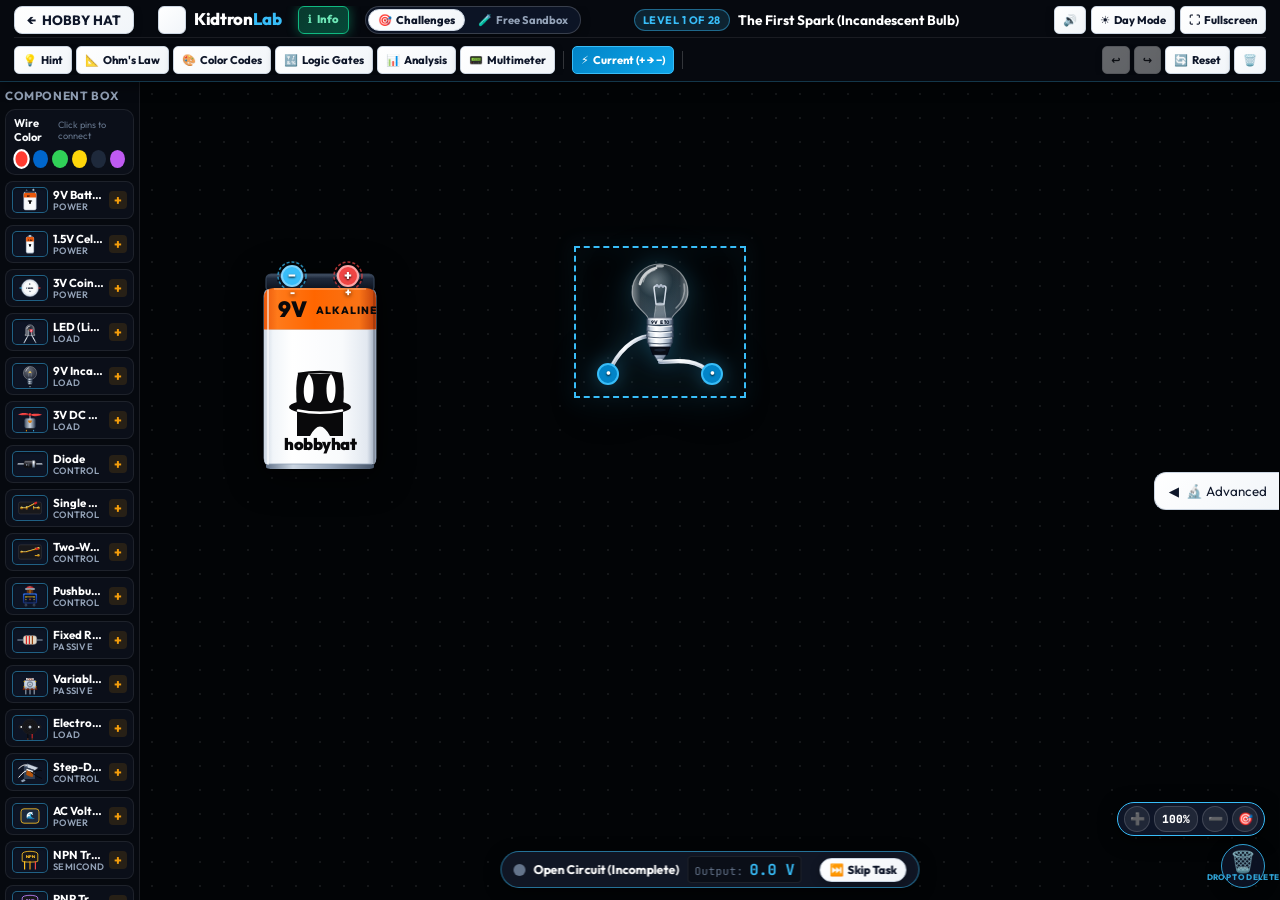
==== kidtron-game/index.html @ a033472a "feat: Add KidtronLab circuit game, responsive play arena, and Google AdSense integration" ====
<!DOCTYPE html>
<html lang="en">
<head>
  <meta charset="UTF-8">
  <meta name="viewport" content="width=device-width, initial-scale=1.0, maximum-scale=1.0, user-scalable=no, viewport-fit=cover">
  <meta name="apple-mobile-web-app-capable" content="yes">
  <meta name="apple-mobile-web-app-status-bar-style" content="black-translucent">
  <meta name="mobile-web-app-capable" content="yes">
  <meta name="theme-color" content="#090d16">
  <meta name="screen-orientation" content="landscape">
  <meta name="x5-orientation" content="landscape">
  <title>KidtronLab: Circuit Lab & Electronic Components Game</title>
  <meta name="description" content="Interactive electronics circuit simulator and game for students to learn cells, connector wires, LEDs, incandescent bulbs, electric motors, and diodes.">
  
  <!-- Modern Typography -->
  <link rel="preconnect" href="https://fonts.googleapis.com">
  <link rel="preconnect" href="https://fonts.gstatic.com" crossorigin>
  <link href="https://fonts.googleapis.com/css2?family=JetBrains+Mono:wght@400;500;700&family=Outfit:wght@400;500;600;700;800&display=swap" rel="stylesheet">
  
  <link rel="stylesheet" href="styles.css">
  <script async src="https://pagead2.googlesyndication.com/pagead/js/adsbygoogle.js?client=ca-pub-2387329460020928"
     crossorigin="anonymous"></script>
</head>
<body class="app-body">
  <!-- Top Navigation Header -->
  <!-- Top Navigation Header (Two Menubars on Mobile Phones) -->
  <header class="app-header">
    <!-- Top Menubar 1 (Upper Row: Studio Navigation, Modes, Level & Top Display Controls) -->
    <div class="header-row header-row-top" id="header-row-top">
      <div class="header-left">
        <a href="../index.html" class="action-btn tool-btn back-to-hobbyhat" style="text-decoration: none; display: inline-flex; align-items: center; gap: 6px; padding: 6px 12px; font-size: 0.84rem; font-weight: 600; border-radius: 8px; background: rgba(255,255,255,0.08); color: #fff; margin-right: 8px; border: 1px solid rgba(255,255,255,0.15);" title="Back to HOBBY HAT Home">
          <span>←</span>
          <span>HOBBY HAT</span>
        </a>
        <div class="brand">
          <div class="brand-icon">⚡</div>
          <div class="brand-text">
            <h1>Kidtron<span>Lab</span></h1>
            <p class="tagline">Interactive Electronics Studio</p>
          </div>
        </div>

        <!-- Top-Left Button: Info / Hide features around components -->
        <button id="btn-student-view" class="topleft-student-btn action-btn tool-btn" title="Toggle component information and simplified student view">
          <span class="icon" id="student-view-icon">ℹ️</span>
          <span class="btn-label" id="student-view-label">Info</span>
        </button>

        <!-- Mode Switcher -->
        <div class="mode-switcher">
          <button id="mode-curriculum-btn" class="mode-tab active" title="Follow guided curriculum levels">
            <span class="icon">🎯</span> <span class="mode-text">Challenges</span>
          </button>
          <button id="mode-sandbox-btn" class="mode-tab" title="Free exploration sandbox">
            <span class="icon">🧪</span> <span class="mode-text">Free Sandbox</span>
          </button>
        </div>
      </div>

      <!-- Active Level Display -->
      <div class="header-center" id="level-nav-container">
        <div class="level-title-row">
          <div class="level-badge" id="level-badge-display">Level 1 of 28</div>
          <div class="level-title-display" id="level-title-display">The First Spark (Simple Bulb)</div>
        </div>
      </div>

      <!-- Studio Quick Controls (Sound, Theme, Fullscreen) -->
      <div class="header-top-controls">
        <button id="btn-sound-toggle" class="action-btn tool-btn" title="Toggle Sound Effects">
          <span class="icon" id="sound-icon">🔊</span>
        </button>
        <button id="btn-theme-toggle" class="action-btn tool-btn theme-toggle-btn" title="Toggle Day Mode / Dark Mode">
          <span class="icon" id="theme-toggle-icon">☀️</span>
          <span id="theme-toggle-label">Day Mode</span>
        </button>
        <button id="btn-fullscreen-toggle" class="action-btn tool-btn fullscreen-btn" title="Toggle Fullscreen Landscape Mode">
          <span class="icon" id="fullscreen-icon">⛶</span>
          <span class="btn-label" id="fullscreen-label">Fullscreen</span>
        </button>
      </div>
    </div>

    <!-- Top Menubar 2 (Lower Row: Circuit Actions & Educational Tools Toolbar) -->
    <div class="header-row header-row-bottom" id="header-row-bottom">
      <div class="header-right">
        <!-- Educational & Diagnostic Tools (Left Side) -->
        <div class="btn-group-row lab-group">
          <button id="btn-hint" class="action-btn hint-btn" title="View educational hints and schematic guidance">
            <span class="icon">💡</span><span class="btn-label">Hint</span>
          </button>
          <button id="btn-ohms-toggle" class="action-btn tool-btn" title="Open Ohm's Law & Power (Watts) Calculator">
            <span class="icon">📐</span><span class="btn-label">Ohm's Law</span>
          </button>
          <button id="btn-resistor-codes" class="action-btn tool-btn" title="Standard Resistor Values & Color Code Chart (10Ω to 10MΩ)">
            <span class="icon">🎨</span><span class="btn-label">Color Codes</span>
          </button>
          <button id="btn-logic-sim-toggle" class="action-btn tool-btn" title="Digital Logic Gate Simulator & Truth Table Lab">
            <span class="icon">🔣</span><span class="btn-label">Logic Gates</span>
          </button>
          <button id="btn-analysis-toggle" class="action-btn tool-btn" title="Detailed Circuit Working Analysis (Volts, Current, Power)">
            <span class="icon">📊</span><span class="btn-label">Analysis</span>
          </button>
          <button id="btn-multimeter-toggle" class="action-btn tool-btn" title="Toggle Digital Multimeter Probes">
            <span class="icon">📟</span><span class="btn-label">Multimeter</span>
          </button>
        </div>

        <span class="toolbar-separator"></span>

        <!-- Simulation Flow Control -->
        <div class="btn-group-row sim-group">
          <button id="btn-xray-toggle" class="action-btn tool-btn active" title="Conventional Current Flow (Positive to Negative) / Electron Flow">
            <span class="icon" id="flow-mode-icon">⚡</span>
            <span class="btn-label" id="flow-mode-label">Current (+ → −)</span>
          </button>
        </div>

        <span class="toolbar-separator"></span>

        <!-- History & Circuit Actions (Right Side) -->
        <div class="btn-group-row history-group">
          <button id="btn-undo" class="action-btn tool-btn" title="Undo Last Action (Ctrl+Z)" disabled>
            <span class="icon">↩️</span><span class="btn-label">Undo</span>
          </button>
          <button id="btn-redo" class="action-btn tool-btn" title="Redo Action (Ctrl+Y)" disabled>
            <span class="icon">↪️</span><span class="btn-label">Redo</span>
          </button>
          <button id="btn-reset-level" class="action-btn secondary" title="Reset current circuit to level starting state">
            <span class="icon">🔄</span><span class="btn-label">Reset</span>
          </button>
          <button id="btn-clear-canvas" class="action-btn danger" title="Clear all components and wires from the board">
            <span class="icon">🗑️</span><span class="btn-label">Clear</span>
          </button>
        </div>
      </div>
    </div>
  </header>

  <!-- Main Game Workspace Layout -->
  <main class="workbench-layout">
    <!-- Left Component Toolbox Drawer -->
    <aside class="toolbox-sidebar" id="toolbox-sidebar">
      <div class="sidebar-section-title">
        <span>Component Box</span>
        <button id="btn-toolbox-close" class="toolbox-close-btn" title="Hide Component Box">✕</button>
      </div>

      <!-- Wire Tool & Color Palette -->
      <div class="wire-palette-card">
        <div class="wire-palette-header">
          <span class="palette-title">Wire Color</span>
          <span class="wire-tip">Click pins to connect</span>
        </div>
        <div class="color-swatches" id="color-swatches">
          <button class="color-swatch active" data-color="#ff3b30" style="background: #ff3b30;" title="Positive / Red Wire"></button>
          <button class="color-swatch" data-color="#0066cc" style="background: #0066cc;" title="Negative / Blue Wire"></button>
          <button class="color-swatch" data-color="#30d158" style="background: #30d158;" title="Ground / Green Wire"></button>
          <button class="color-swatch" data-color="#ffd60a" style="background: #ffd60a;" title="Signal / Yellow Wire"></button>
          <button class="color-swatch" data-color="#334155" style="background: #1e293b;" title="Negative / Black Wire"></button>
          <button class="color-swatch" data-color="#bf5af2" style="background: #bf5af2;" title="Control / Violet Wire"></button>
        </div>
      </div>

      <!-- Components Catalog Grid -->
      <div class="components-grid" id="components-catalog">
        <!-- Dynamically injected components: Battery, Cell, Bulb, LED, Motor, Diode, Switch, Resistor, Buzzer -->
      </div>

      <!-- Quick Tips Box -->
      <div class="guide-card">
        <h4>⚡ Quick Lab Guide</h4>
        <ul>
          <li><strong>Connect:</strong> Click a glowing terminal ring and drag to another pin.</li>
          <li><strong>Delete Wire:</strong> Click on any wire to snip it.</li>
          <li><strong>Move Part:</strong> Click and drag the component body.</li>
          <li><strong>Inspect:</strong> Click an LED to change its color or toggle blinking.</li>
        </ul>
      </div>
    </aside>

    <!-- Center Canvas / Circuit Workbench -->
    <section class="circuit-stage" id="circuit-stage">
      <!-- Scalable & Pannable Gaming Ground / Circuit World -->
      <div class="workbench-world" id="workbench-world">
        <!-- Grid Background Pattern -->
        <div class="workbench-grid" id="workbench-grid"></div>

        <!-- SVG Layer for Wires & Conventional Current Flow Particles (+ to -) -->
        <svg class="wires-svg-layer" id="wires-layer">
          <defs>
            <!-- Neon wire glow filters -->
            <filter id="neon-glow" x="-20%" y="-20%" width="140%" height="140%">
              <feGaussianBlur stdDeviation="3" result="blur" />
              <feMerge>
                <feMergeNode in="blur" />
                <feMergeNode in="SourceGraphic" />
              </feMerge>
            </filter>
            <!-- Coin cell metallic brushed finish gradient -->
            <linearGradient id="coin-metal-grad" x1="0%" y1="0%" x2="100%" y2="100%">
              <stop offset="0%" stop-color="#f1f5f9"/>
              <stop offset="35%" stop-color="#cbd5e1"/>
              <stop offset="70%" stop-color="#94a3b8"/>
              <stop offset="100%" stop-color="#e2e8f0"/>
            </linearGradient>
          </defs>
          <!-- Wires will be rendered here -->
          <g id="wires-group"></g>
          <!-- Temp rubberband wire while dragging -->
          <path id="temp-wire-path" class="temp-wire" d="" style="display: none;"></path>
        </svg>

        <!-- HTML Container for Draggable Electronic Components -->
        <div class="components-container" id="components-container"></div>
      </div>

      <!-- Floating Gaming Ground Zoom HUD Controls -->
      <div class="canvas-zoom-hud" id="canvas-zoom-hud" title="Circuit Stage Zoom Controls">
        <button id="btn-zoom-in" class="zoom-hud-btn" type="button" title="Zoom In (+)">➕</button>
        <button id="btn-zoom-reset" class="zoom-hud-btn zoom-hud-level" type="button" title="Reset Zoom (100%)">100%</button>
        <button id="btn-zoom-out" class="zoom-hud-btn" type="button" title="Zoom Out (−)">➖</button>
        <button id="btn-zoom-fit" class="zoom-hud-btn" type="button" title="Fit Circuit to View">🎯</button>
      </div>

      <!-- Multimeter Floating Rig (draggable or positioned) -->
      <div class="multimeter-overlay" id="multimeter-rig" style="display: none;">
        <!-- Flexible Test Lead Cords -->
        <svg class="multimeter-cords-svg" id="multimeter-cords" width="100%" height="100%" style="position: absolute; top: 0; left: 0; width: 100%; height: 100%; pointer-events: none; z-index: 41;">
          <path id="cord-red-path" stroke="#ef4444" stroke-width="3" fill="none" stroke-linecap="round" opacity="0.8" />
          <path id="cord-black-path" stroke="#334155" stroke-width="3" fill="none" stroke-linecap="round" opacity="0.8" />
        </svg>
        <div class="multimeter-unit" id="multimeter-unit">
          <div class="mm-header">
            <span class="mm-brand">⚡ DIGITAL MULTIMETER</span>
            <button class="mm-close" id="btn-mm-close" title="Close Multimeter">✕</button>
          </div>
          <div class="mm-lcd">
            <div class="mm-lcd-top">
              <span class="mm-lcd-indicator" id="mm-mode-indicator">DC V</span>
              <span class="mm-lcd-sub">AUTO-RANGE</span>
            </div>
            <span class="mm-lcd-value" id="mm-value-display">0.00 V</span>
          </div>
          <div class="mm-status" id="mm-status-display">Diagnostic Engine: Ready</div>

          <!-- Function Mode Selector Buttons (All 6 Standard Diagnostic Functions) -->
          <div class="mm-modes-grid" id="mm-modes-grid">
            <button type="button" class="mm-mode-btn active" data-mode="dcv" id="mm-btn-dcv" title="DC Voltage (⎓V)">DC V</button>
            <button type="button" class="mm-mode-btn" data-mode="acv" id="mm-btn-acv" title="AC Voltage (~V)">AC V</button>
            <button type="button" class="mm-mode-btn" data-mode="dca" id="mm-btn-dca" title="DC Current in Milliamps (mA)">DC mA</button>
            <button type="button" class="mm-mode-btn" data-mode="ohm" id="mm-btn-ohm" title="Resistance in Ohms (Ω)">Ω OHM</button>
            <button type="button" class="mm-mode-btn" data-mode="cont" id="mm-btn-cont" title="Continuity Beeper with Audio (🔊)">🔊 CONT</button>
            <button type="button" class="mm-mode-btn" data-mode="diode" id="mm-btn-diode" title="Diode & LED Forward Drop Test (▶|)">▶| DIODE</button>
          </div>

          <!-- Multimeter Terminal Jacks for Connecting Wires -->
          <div class="mm-terminals-section">
            <div class="mm-terminals-title">CONNECT WIRE TERMINALS</div>
            <div class="mm-terminals-row">
              <div class="mm-jack-wrapper">
                <div class="terminal-pin mm-terminal-pin" id="pin-mm-vin" data-comp-id="multimeter_tool" data-pin-id="vin" data-polarity="pos" title="Connect Wire: V / Ω / mA (+ Input Jack)">
                  <div class="terminal-pin-inner pin-pos"><span class="pin-sign">+</span></div>
                </div>
                <span class="mm-jack-caption">V · Ω · mA</span>
              </div>
              <div class="mm-jack-wrapper">
                <div class="terminal-pin mm-terminal-pin" id="pin-mm-com" data-comp-id="multimeter_tool" data-pin-id="com" data-polarity="neg" title="Connect Wire: COM (- Common Ground Jack)">
                  <div class="terminal-pin-inner pin-neg"><span class="pin-sign">-</span></div>
                </div>
                <span class="mm-jack-caption">COM</span>
              </div>
            </div>
          </div>
          <div class="mm-instructions">Connect wires to terminals OR drag red (+) & black (-) probes onto pins!</div>
        </div>

        <!-- Red Probe -->
        <div class="multimeter-probe red-probe" id="probe-red" title="Positive Probe (+)">
          <div class="probe-tip"></div>
          <div class="probe-body">+ V</div>
          <div class="probe-cord red-cord"></div>
        </div>

        <!-- Black Probe -->
        <div class="multimeter-probe black-probe" id="probe-black" title="Negative Probe (-)">
          <div class="probe-tip"></div>
          <div class="probe-body">- COM</div>
          <div class="probe-cord black-cord"></div>
        </div>
      </div>

      <!-- Short Circuit Vision Hazard Warning Banner in Free Space -->
      <div class="short-circuit-hazard-banner" id="short-hazard-banner" style="display: none;">
        <div class="hazard-icon-pulse">⚡⚠️⚡</div>
        <div class="hazard-banner-content">
          <div class="hazard-banner-title">DANGER: SHORT CIRCUIT DETECTED!</div>
          <div class="hazard-banner-desc">Zero-resistance loop bypassing loads! High current surge is overheating power source!</div>
        </div>
      </div>

      <!-- Ohm's Law & Power (Watts) Draggable Floating Calculator Window -->
      <div class="ohms-calc-window" id="ohms-calc-window" style="display: none;">
        <!-- Draggable Title Bar / Header -->
        <div class="ohms-header" id="ohms-drag-handle" title="Click and drag to move calculator anywhere on canvas">
          <div class="ohms-title">
            <span class="ohms-grip-icon" title="Drag Handle">⠿</span>
            <span>📐 Ohm's Law Calculator</span>
          </div>
          <div class="ohms-header-actions">
            <button class="ohms-close-btn" id="btn-ohms-close" title="Close Calculator">✕</button>
          </div>
        </div>

        <!-- Mode Switcher Tabs -->
        <div class="ohms-mode-tabs">
          <button type="button" class="ohms-tab-btn active" id="tab-ohms-live">
            <span>⚡ Live Circuit</span>
          </button>
          <button type="button" class="ohms-tab-btn" id="tab-ohms-gamer">
            <span>🧮 Gamer Solver</span>
          </button>
          <button type="button" class="ohms-tab-btn" id="tab-ohms-resistor">
            <span>🎨 Color Codes</span>
          </button>
        </div>

        <!-- Panel 1: Live Circuit Telemetry -->
        <div class="ohms-panel" id="panel-ohms-live">
          <div class="ohms-metrics-grid">
            <div class="ohms-metric-box">
              <div class="ohms-metric-label">Voltage (V)</div>
              <div class="ohms-metric-value" id="calc-v">0.00 V</div>
            </div>
            <div class="ohms-metric-box">
              <div class="ohms-metric-label">Current (I)</div>
              <div class="ohms-metric-value" id="calc-i">0.0 mA</div>
            </div>
            <div class="ohms-metric-box">
              <div class="ohms-metric-label">Resistance (R)</div>
              <div class="ohms-metric-value" id="calc-r">0 Ω</div>
            </div>
            <div class="ohms-metric-box">
              <div class="ohms-metric-label">Power (Watts)</div>
              <div class="ohms-metric-value" id="calc-p">0.0 mW</div>
            </div>
          </div>
          <div class="ohms-formula-card" id="calc-formula-ohms">
            <strong>Ohm's Law: V = I × R</strong>
            <span id="calc-sub-ohms">Voltage = Current × Resistance</span>
          </div>
          <div class="ohms-formula-card" id="calc-formula-power" style="border-left-color: #f59e0b;">
            <strong style="color: #fbbf24;">Joule's Power Law: P = V × I</strong>
            <span id="calc-sub-power">Power (Watts) = Voltage × Current</span>
          </div>
          <div class="ohms-tip-text">
            💡 Click any component on canvas to inspect live Ohm's law telemetry!
          </div>
        </div>

        <!-- Panel 2: Gamer Interactive Calculator / Equation Solver -->
        <div class="ohms-panel" id="panel-ohms-gamer" style="display: none;">
          <div class="gamer-calc-subtitle">
            Enter any <strong>two</strong> values to calculate the unknown quantity & power!
          </div>

          <div class="gamer-calc-inputs">
            <!-- 1. Voltage Input -->
            <div class="gamer-input-row">
              <label class="gamer-input-label" for="gamer-calc-v">Voltage (V):</label>
              <div class="gamer-input-wrap">
                <input type="number" step="any" class="gamer-num-input" id="gamer-calc-v" placeholder="e.g. 9">
                <span class="gamer-unit-tag">V</span>
              </div>
            </div>

            <!-- 2. Current Input -->
            <div class="gamer-input-row">
              <label class="gamer-input-label" for="gamer-calc-i">Current (I):</label>
              <div class="gamer-input-wrap">
                <input type="number" step="any" class="gamer-num-input" id="gamer-calc-i" placeholder="e.g. 40">
                <select class="gamer-unit-select" id="gamer-unit-i">
                  <option value="mA" selected>mA</option>
                  <option value="A">A</option>
                </select>
              </div>
            </div>

            <!-- 3. Resistance Input -->
            <div class="gamer-input-row">
              <label class="gamer-input-label" for="gamer-calc-r">Resistance (R):</label>
              <div class="gamer-input-wrap">
                <input type="number" step="any" class="gamer-num-input" id="gamer-calc-r" placeholder="e.g. 220">
                <select class="gamer-unit-select" id="gamer-unit-r">
                  <option value="Ω" selected>Ω</option>
                  <option value="kΩ">kΩ</option>
                  <option value="MΩ">MΩ</option>
                </select>
              </div>
            </div>
          </div>

          <!-- Action Buttons -->
          <div class="gamer-calc-actions">
            <button type="button" class="gamer-btn gamer-btn-calc" id="btn-gamer-solve">⚡ Calculate Unknown</button>
            <button type="button" class="gamer-btn gamer-btn-load" id="btn-gamer-load" title="Load live values from selected component">📥 Copy from Board</button>
            <button type="button" class="gamer-btn gamer-btn-clear" id="btn-gamer-clear" title="Clear all inputs">🔄 Clear</button>
          </div>

          <!-- Step-by-Step Electrical Formula Breakdown -->
          <div class="gamer-calc-result" id="gamer-calc-result" style="display: none;">
            <div class="gamer-res-banner" id="gamer-res-banner">Solved: R = 225 Ω</div>
            <div class="gamer-res-formula" id="gamer-res-steps">Formula breakdown...</div>
            <div class="gamer-res-power" id="gamer-res-power">Power dissipation...</div>
          </div>

          <!-- Quick Scenario Presets -->
          <div class="gamer-presets-row">
            <span class="presets-label">Presets:</span>
            <button type="button" class="preset-chip" data-v="9" data-r="220" data-ru="Ω">9V + 220Ω</button>
            <button type="button" class="preset-chip" data-v="5" data-r="1000" data-ru="Ω">5V + 1kΩ</button>
            <button type="button" class="preset-chip" data-v="12" data-r="80" data-ru="Ω">12V + 80Ω</button>
            <button type="button" class="preset-chip" data-v="3" data-i="20" data-iu="mA">3V + 20mA</button>
          </div>
        </div>

        <!-- Panel 3: Resistor Color Codes Quick Reference & Calculator -->
        <div class="ohms-panel" id="panel-ohms-resistor" style="display: none;">
          <div class="ohms-resistor-quick-preview">
            <div class="ohms-res-badge-row">
              <span class="ohms-res-title" id="ohms-res-cur-val">220 Ω (Fixed Resistor)</span>
              <button type="button" class="ohms-open-full-btn" id="btn-ohms-open-full-resistor" title="Open Complete 54-Value Chart">
                ↗ Full Table
              </button>
            </div>
            <div class="ohms-res-stripes-row" id="ohms-res-stripes-display">
              <!-- Rendered color stripes -->
            </div>
            <div class="ohms-res-code-desc" id="ohms-res-code-desc">
              Red (2) • Red (2) • Brown (×10) • Gold (±5%)
            </div>
          </div>

          <div class="ohms-res-quick-categories">
            <div class="ohms-res-cat-title">Standard Resistance Values:</div>
            <div class="ohms-res-chips-grid" id="ohms-res-chips-grid">
              <!-- Quick standard value buttons -->
            </div>
          </div>
        </div>
      </div>

      <!-- Live Floating Circuit Status Ribbon -->
      <div class="circuit-status-ribbon" id="circuit-status-ribbon">
        <div class="status-indicator-dot open" id="status-dot"></div>
        <div class="status-text-group">
          <span class="status-headline" id="status-headline">Open Circuit</span>
          <span class="status-detail" id="status-detail">Add wires to link positive and negative terminals.</span>
        </div>
        <div class="status-meter" id="status-meter">
          <span class="meter-label">Output:</span>
          <span class="meter-value" id="status-voltage">0.0 V</span>
        </div>
        <button id="btn-skip-task" class="skip-task-btn" title="Skip to the next challenge task" onclick="if(window.app) window.app.skipTask()">
          <span class="skip-icon">⏭️</span> Skip Task
        </button>
      </div>

      <!-- Drag-to-Delete Trash Bin Zone (bottom-right of circuit stage) -->
      <div id="trash-drop-zone" class="trash-drop-zone" title="Drag a component here to delete it">
        <div class="trash-bin-icon">🗑️</div>
        <span class="trash-label">Drop to Delete</span>
      </div>

      <!-- Non-Intrusive Floating Victory Celebration Dock (Preserves complete vision of working circuit!) -->
      <div id="victory-compact-dock" class="victory-compact-dock" style="display: none;">
        <div class="v-dock-icon">🎉</div>
        <div class="v-dock-info">
          <span class="v-dock-title">Task Solved! Circuit Working!</span>
          <span class="v-dock-sub" id="v-dock-level-name">Level 1: The First Spark</span>
        </div>
        <div class="v-dock-actions">
          <button id="btn-dock-table" class="v-dock-btn secondary" title="Inspect detailed voltage, current, and Ohm's law table">📊 View Table</button>
          <button id="btn-dock-next" class="v-dock-btn primary" title="Advance to the next challenge task" onclick="if(window.app) window.app.skipTask()">Next Task ➜</button>
          <button id="btn-dock-close" class="v-dock-btn-close" title="Dismiss celebration">✕</button>
        </div>
      </div>

      <!-- Floating Edge Toggle for Components Drawer (Mobile & Small Screens) -->
      <button id="btn-edge-toolbox-toggle" class="edge-toolbox-toggle" title="Open Component Box">
        <span class="edge-icon">🧰</span>
        <span class="edge-label">Parts</span>
      </button>

      <!-- Floating Edge Toggle for Quick Access to Advanced Info -->
      <button id="btn-edge-advanced-toggle" class="edge-sidebar-toggle" title="Click to show Advanced Information">
        <span class="edge-icon">◀</span>
        <span class="edge-label">🔬 Advanced</span>
      </button>
    </section>

    <!-- Right Inspector / Educational Theory Sidebar (Default Collapsed for Fun Game Only) -->
    <aside class="inspector-sidebar collapsed" id="inspector-sidebar">
      <!-- Sidebar Top Bar with Title and Close Button -->
      <div class="sidebar-top-bar">
        <div class="sidebar-top-title">
          <span class="icon">🔬</span>
          <span>Advanced Info</span>
        </div>
        <button id="btn-sidebar-close" class="sidebar-close-btn" title="Hide Advanced Info (Pure Game Mode)">✕</button>
      </div>
      <!-- Level Objective Card -->
      <div class="sidebar-card objective-card" id="objective-card">
        <div style="display: flex; align-items: center; justify-content: space-between; margin-bottom: 4px;">
          <div class="card-tag" style="margin-bottom: 0;">MISSION OBJECTIVE</div>
          <button id="btn-skip-task-sidebar" class="sidebar-skip-btn" title="Skip to the next challenge task" onclick="if(window.app) window.app.skipTask()">⏭️ Skip</button>
        </div>
        <h3 id="sidebar-level-title">The First Spark</h3>
        <p id="sidebar-level-desc">Complete a closed electric loop to light up the incandescent bulb.</p>
        <div class="task-checklist" id="task-checklist">
          <!-- Dynamically generated goal checks -->
        </div>
      </div>

      <!-- Selected Component Inspector -->
      <div class="sidebar-card inspector-card" id="component-inspector" style="display: none;">
        <div class="card-tag">COMPONENT PROPERTIES</div>
        <div class="inspector-header">
          <div class="comp-icon-preview" id="insp-icon">💡</div>
          <div>
            <h4 id="insp-name">Component Name</h4>
            <span class="comp-type-tag" id="insp-type">Load</span>
          </div>
        </div>
        <p class="insp-desc" id="insp-desc">Component description and physics behavior.</p>

        <!-- Component Engineering Specifications Sidebar Card -->
        <div class="character-story-card tech-specs-sidebar-card" id="insp-character-story-box">
          <div class="char-story-header">
            <span class="char-story-badge" id="insp-char-badge">TECHNICAL SPECIFICATIONS</span>
            <button type="button" class="char-story-speak-btn" id="btn-insp-speak-story" title="View Full Technical Specifications Data Sheet">
              <span>⚙️ Full Specs</span>
            </button>
          </div>
          <div class="char-superpower-box" id="insp-char-superpower">
            <strong>Electrical Function:</strong> <span id="insp-char-superpower-text"></span>
          </div>
          <div class="char-story-text" id="insp-char-story-text">
            Engineering specifications & parameters...
          </div>
          <div class="char-specs-grid">
            <div class="char-spec-item">
              <span class="char-spec-label">⚡ Rated Working Voltage:</span>
              <span class="char-spec-val" id="insp-char-rated"></span>
            </div>
            <div class="char-spec-item">
              <span class="char-spec-label">🔋 Circuit Application:</span>
              <span class="char-spec-val" id="insp-char-ideal"></span>
            </div>
            <div class="char-spec-item">
              <span class="char-spec-label">📐 Governing Formula:</span>
              <span class="char-spec-val" id="insp-char-importance"></span>
            </div>
          </div>
        </div>

        <!-- Dynamic Controls (e.g. LED color, Blinking toggle, Motor direction) -->
        <div class="insp-controls" id="insp-controls">
          <!-- Populated when component is clicked -->
        </div>

        <!-- Replace / Swap Component Controls -->
        <div class="replace-swap-group">
          <label style="font-size: 0.72rem; color: var(--text-muted); font-weight: 600;">Swap with Another Component:</label>
          <select id="insp-replace-select" class="replace-dropdown">
            <option value="battery">9V Battery</option>
            <option value="cell">1.5V Cell</option>
            <option value="cell3v">3V Coin Cell (CR2032)</option>
            <option value="led">LED (Light Emitting Diode)</option>
            <option value="bulb">Incandescent Bulb</option>
            <option value="motor">DC Electric Motor</option>
            <option value="diode">Semiconductor Diode</option>
            <option value="switch">Single Pole Switch (SPST)</option>
            <option value="twowayswitch">Two-Way Switch (SPDT)</option>
            <option value="resistor">Fixed Resistor</option>
            <option value="potentiometer">Variable Resistor (Potentiometer)</option>
            <option value="transformer">Step-Down Transformer</option>
            <option value="ac_source">AC Voltage Supply</option>
            <option value="buzzer">Electronic Buzzer</option>
            <option value="npn">NPN Transistor</option>
            <option value="pnp">PNP Transistor</option>
            <option value="ldr">LDR (Photoresistor)</option>
            <option value="solenoid">Solenoid (Electromagnet)</option>
            <option value="rectifier">Full-Wave Bridge Rectifier</option>
            <option value="inductor">Power Inductor (Choke)</option>
            <option value="ammeter">Ammeter (Current)</option>
            <option value="voltmeter">Voltmeter (Voltage)</option>
            <option value="wattmeter">Wattmeter (Power)</option>
            <option value="power_supply">Regulated DC Power Supply (0-50V, 5A)</option>
            <option value="fuse">Protective Glass Fuse (Adjustable)</option>
            <option value="function_generator">Function Generator (Arbitrary Signal Gen)</option>
            <option value="oscilloscope">Digital Storage Oscilloscope (Dual-Channel DSO)</option>
            <optgroup label="Digital Logic Gates">
              <option value="gate_and">AND Gate</option>
              <option value="gate_or">OR Gate</option>
              <option value="gate_not">NOT Gate</option>
              <option value="gate_nand">NAND Gate</option>
              <option value="gate_nor">NOR Gate</option>
              <option value="gate_xor">XOR Gate</option>
              <option value="gate_xnor">XNOR Gate</option>
            </optgroup>
          </select>
          <button id="btn-replace-selected" class="btn-replace-comp">
            <span>🔄 Replace Component</span>
          </button>
          <button id="btn-repair-selected" class="btn-replace-comp btn-repair-burnt" style="display: none;">
            <span>✨ Repair / Replace Burnt</span>
          </button>
        </div>

        <button id="btn-delete-selected" class="delete-comp-btn" style="margin-top: 10px;">
          <span>🗑️ Remove Component</span>
        </button>
      </div>

      <!-- Charge Conduction & Flow Mode Selector Card -->
      <div class="sidebar-card flow-selector-card" id="flow-selector-card">
        <div class="card-tag">CHARGE FLOW VISUALIZATION</div>
        <div class="flow-pill-selector">
          <button id="pill-flow-conventional" class="flow-pill-btn active" data-flow-mode="conventional" title="Benjamin Franklin convention: Positive (+) to Negative (−)">
            ⚡ Conventional (+ → −)
          </button>
          <button id="pill-flow-electrons" class="flow-pill-btn" data-flow-mode="electrons" title="Physical Electron Drift: Negative (−) to Positive (+)">
            ⚛️ Real Electrons (− → +)
          </button>
          <button id="pill-flow-off" class="flow-pill-btn" data-flow-mode="off" title="Pause flow animation">
            ⏸️ Off
          </button>
        </div>
        <div class="flow-theory-note" id="flow-theory-note">
          <strong>⚡ Conventional Current:</strong> Assumes positive charges flow from (+) out through the load and into (−). Used on all electronic schematics and semiconductor symbols.
        </div>
      </div>

      <!-- Physics & Electronics Theory Card -->
      <div class="sidebar-card theory-card">
        <div class="card-tag">PHYSICS BRIEFING</div>
        <h4 id="theory-title">How Circuits Work</h4>
        <p id="theory-content">
          Electricity is the motion of electrical charge carried by electrons. In a direct current (DC) system, a battery provides an electromotive force (voltage) pushing electrons through conductive wires to do work in loads like bulbs, LEDs, or motors.
        </p>
      </div>
    </aside>
  </main>

  <!-- Burning Countdown Toast Overlay -->
  <div class="burn-countdown-toast" id="burn-countdown-toast" style="display: none;">
    <div class="burn-toast-title">
      <span>🔥</span>
      <span id="burn-toast-component-title">COMPONENT OVERHEATING & BURNING!</span>
    </div>
    <div class="burn-toast-desc" id="burn-toast-desc">
      Excessive voltage or current is flowing through the component! Watch it smoke and burn...
    </div>
    <div class="burn-progress-bar-container">
      <div class="burn-progress-bar" id="burn-progress-bar"></div>
    </div>
  </div>

  <!-- Circuit Failed & Diagnostic Explanation Modal -->
  <div class="modal-backdrop" id="failure-modal" style="display: none;">
    <div class="modal-card circuit-failed-card">
      <div class="modal-close" id="btn-close-failure-modal" title="Close & Inspect">✕</div>
      <div class="circuit-failed-header-row">
        <div class="circuit-failed-header-icon" id="fault-icon">💥</div>
        <div>
          <div class="fault-culprit-pill" id="fault-culprit-pill">FAULT DETECTED</div>
          <h2 id="fault-modal-title">CIRCUIT FAILED!</h2>
          <p class="fault-subtitle" id="fault-subtitle">Component Breakdown & Electrical Engineering Diagnostic</p>
        </div>
      </div>

      <!-- Scrollable Diagnostic Body -->
      <div class="fault-diagnostic-body">
        <!-- 1. The Fault Summary -->
        <div class="diagnostic-box fault-summary-box">
          <div class="diagnostic-label">🔍 IDENTIFIED FAULT</div>
          <div class="diagnostic-value highlight-red" id="fault-reason-text">An overvoltage was applied beyond safe component tolerances.</div>
        </div>

        <!-- 2. Why This Happened (Physics & Electron Drift) -->
        <div class="diagnostic-box fault-why-box">
          <div class="diagnostic-label">⚡ WHY THIS HAPPENED (Physical & Electron Explanation)</div>
          <div class="diagnostic-value" id="fault-why-text">Excessive potential difference forced a destructive avalanche of electrons through the component...</div>
        </div>

        <!-- 3. Recommended Step-by-Step Remedy -->
        <div class="diagnostic-box fault-remedy-box">
          <div class="diagnostic-label">🛠️ RECOMMENDED REMEDY (How to Fix It)</div>
          <div class="diagnostic-value" id="fault-remedy-text">Insert a current-limiting resistor between the battery and component...</div>
        </div>

        <!-- 4. Electrical Engineering Principle & Mathematical Equation -->
        <div class="diagnostic-box fault-principle-box">
          <div class="diagnostic-label">📐 ELECTRICAL ENGINEERING PRINCIPLE</div>
          <div class="fault-principle-title" id="fault-principle-title">Ohm's Law & Joule's Heating Law</div>
          <div class="fault-equation-badge" id="fault-equation-badge">P = I² × R (Excessive Power Dissipation)</div>
        </div>

      </div>

      <!-- Action Footer -->
      <div class="modal-actions failure-modal-actions">
        <button id="btn-replace-failed-comp" class="modal-btn primary">
          🔄 Replace Burnt Component
        </button>
      </div>
    </div>
  </div>

  <!-- Level Completed Victory Celebration & Circuit Working Analysis Modal -->
  <div class="modal-backdrop" id="victory-modal" style="display: none;">
    <div class="modal-card victory-card">
      <div class="modal-close-group" style="position: absolute; top: 14px; right: 16px; display: flex; align-items: center; gap: 8px;">
        <button id="btn-minimize-victory" class="victory-minimize-pill-btn" title="Minimize table and see working circuit">👁️ See Circuit</button>
        <div class="modal-close" id="btn-close-victory" title="Close & Inspect Workbench" style="position: static;">✕</div>
      </div>
      <div class="victory-header-row">
        <div class="victory-header-art">🎉</div>
        <div>
          <div class="stars-row">
            <span class="star">★</span>
            <span class="star">★</span>
            <span class="star">★</span>
          </div>
          <h2 id="victory-main-title">Circuit Connected Correctly!</h2>
          <p class="victory-level-subtitle" id="victory-level-name">Level 1: The First Spark</p>
        </div>
      </div>

      <!-- Appreciation Banner -->
      <div class="victory-appreciation-box" id="victory-appreciation">
        <span class="appreciation-icon">🌟</span>
        <div class="appreciation-text" id="victory-appreciation-text">
          Outstanding engineering! You established a safe, closed loop that delivers power with balanced current and voltage.
        </div>
      </div>

      <!-- Live Circuit Working Telemetry & Analysis Section -->
      <div class="circuit-analysis-container" id="circuit-analysis-container">
        <div class="analysis-section-title">
          <span>⚡ Live Working Circuit Analysis</span>
          <span class="analysis-circuit-type-badge" id="analysis-circuit-type">Series Circuit</span>
        </div>

        <!-- Macro Metrics Grid (Voltage, Current, Power, Resistance) -->
        <div class="analysis-metrics-grid">
          <div class="analysis-metric-card">
            <div class="metric-icon">🔋</div>
            <div class="metric-label">Supply Voltage</div>
            <div class="metric-val" id="analysis-v-total">0.00 V</div>
            <div class="metric-sub">Total Source Potential</div>
          </div>
          <div class="analysis-metric-card">
            <div class="metric-icon">🌊</div>
            <div class="metric-label">Loop Current</div>
            <div class="metric-val" id="analysis-i-total">0.0 mA</div>
            <div class="metric-sub">Electron Flow Rate</div>
          </div>
          <div class="analysis-metric-card">
            <div class="metric-icon">⚡</div>
            <div class="metric-label">Power Consumed</div>
            <div class="metric-val" id="analysis-p-total">0.0 mW</div>
            <div class="metric-sub">P = V × I Dissipated</div>
          </div>
          <div class="analysis-metric-card">
            <div class="metric-icon">📐</div>
            <div class="metric-label">Circuit Resistance</div>
            <div class="metric-val" id="analysis-r-total">0.0 Ω</div>
            <div class="metric-sub">R = V / I Equivalent</div>
          </div>
        </div>

        <!-- Detailed Per-Component Electrical Breakdown -->
        <div class="analysis-section-title" style="margin-top: 14px;">
          <span>🔍 Component-by-Component Working Breakdown</span>
        </div>
        <div class="analysis-components-table" id="analysis-components-list">
          <!-- Dynamically populated by JS -->
        </div>

        <!-- Educational Physics & Working Principle -->
        <div class="victory-explanation" id="victory-theory">
          <strong>Scientific Principle:</strong> You established a closed path with zero breaks. Electrons can flow freely from the battery's chemical potential, heating the filament to produce bright radiant light!
        </div>
      </div>

      <!-- Actions: Next Task, Inspect Workbench, Replay -->
      <div class="modal-actions victory-actions">
        <button id="btn-replay-level" class="modal-btn secondary" title="Replay this level from start">🔄 Replay Task</button>
        <button id="btn-inspect-workbench" class="modal-btn secondary" title="Keep inspecting the live running circuit">🔬 Inspect Workbench</button>
        <button id="btn-next-level" class="modal-btn primary victory-next-btn" title="Advance to the next task" onclick="if(window.app) window.app.skipTask()">
          <span id="next-task-btn-text">Next Task ➜</span>
        </button>
      </div>
    </div>
  </div>

  <!-- Hint Modal Dialog -->
  <div class="modal-backdrop" id="hint-modal" style="display: none;">
    <div class="modal-card hint-card">
      <div class="modal-close" id="btn-close-hint">✕</div>
      <div class="card-tag">CIRCUIT LAB HINT</div>
      <h3 id="hint-modal-title">Level Guidance</h3>
      <div class="hint-body" id="hint-modal-content">
        <!-- Injected guidance -->
      </div>
      <div class="modal-actions">
        <button id="btn-got-it" class="modal-btn primary">Got It!</button>
      </div>
    </div>
  </div>



  <!-- Standard Resistor Values & EIA Color Code Reference Modal -->
  <div class="modal-backdrop" id="resistor-codes-modal" style="display: none;">
    <div class="modal-card resistor-codes-card">
      <div class="modal-close" id="btn-close-resistor-codes" title="Close Guide">✕</div>
      
      <div class="resistor-codes-header-row">
        <div class="resistor-codes-icon">🎨</div>
        <div style="flex: 1;">
          <div class="card-tag">ELECTRONICS REFERENCE GUIDE</div>
          <h3 class="resistor-codes-title">Standard Resistor Values & Color Codes</h3>
          <p class="resistor-codes-subtitle">All 54 standard EIA preferred resistance values (10 Ω to 10 MΩ) with authentic 4-band color code stripes & tolerance.</p>
        </div>
      </div>

      <!-- Quick Interactive Resistor Color Code Tester / Decoder -->
      <div class="resistor-decoder-workbench">
        <div class="decoder-preview-box">
          <div class="decoder-svg-wrapper" id="decoder-resistor-svg">
            <!-- Dynamic SVG Resistor Graphic -->
          </div>
          <div class="decoder-values-display">
            <div class="decoder-main-val" id="decoder-val-text">220 Ω</div>
            <div class="decoder-sub-code" id="decoder-code-text">Red • Red • Brown • Gold (±5%)</div>
            <div class="decoder-tolerance-text" id="decoder-tol-text">Safe Range: 209 Ω – 231 Ω</div>
          </div>
        </div>

        <!-- 4-Band Interactive Pickers -->
        <div class="decoder-selectors-grid">
          <div class="decoder-selector-group">
            <label>1st Digit (Band 1)</label>
            <select id="decoder-band-1" class="decoder-select"></select>
          </div>
          <div class="decoder-selector-group">
            <label>2nd Digit (Band 2)</label>
            <select id="decoder-band-2" class="decoder-select"></select>
          </div>
          <div class="decoder-selector-group">
            <label>Multiplier (Band 3)</label>
            <select id="decoder-band-3" class="decoder-select"></select>
          </div>
          <div class="decoder-selector-group">
            <label>Tolerance (Band 4)</label>
            <select id="decoder-band-4" class="decoder-select" disabled>
              <option value="gold" selected>Gold (±5%)</option>
            </select>
          </div>
        </div>
      </div>

      <!-- Mnemonic Cheat Ribbon for Students -->
      <div class="resistor-mnemonic-bar">
        <div class="mnemonic-title">💡 Color Mnemonic:</div>
        <div class="mnemonic-text"><strong>B</strong>lack(0) <strong>B</strong>rown(1) <strong>R</strong>ed(2) <strong>O</strong>range(3) <strong>Y</strong>ellow(4) <strong>G</strong>reen(5) <strong>B</strong>lue(6) <strong>V</strong>iolet(7) <strong>G</strong>ray(8) <strong>W</strong>hite(9)</div>
      </div>

      <!-- Category Filter Tabs & Search -->
      <div class="resistor-table-toolbar">
        <div class="resistor-category-pills" id="resistor-cat-pills">
          <button type="button" class="res-cat-btn active" data-cat="all">All Values (54)</button>
          <button type="button" class="res-cat-btn" data-cat="ohms">Ohms (10–82Ω)</button>
          <button type="button" class="res-cat-btn" data-cat="hundreds">Hundreds (100–820Ω)</button>
          <button type="button" class="res-cat-btn" data-cat="kilohms">kΩ (1k–8.2kΩ)</button>
          <button type="button" class="res-cat-btn" data-cat="tens_kilohms">Tens of kΩ (10k–82kΩ)</button>
          <button type="button" class="res-cat-btn" data-cat="hundreds_k_megohms">MΩ (100k–10MΩ)</button>
        </div>
        <div class="resistor-search-box">
          <input type="text" id="resistor-search-input" placeholder="🔍 Search resistance (e.g. 470, 4.7k, yellow)..." autocomplete="off">
        </div>
      </div>

      <!-- Resistor Standard Values Cards Grid -->
      <div class="resistor-values-container" id="resistor-values-container">
        <!-- Dynamically rendered standard resistor cards grouped by category -->
      </div>

      <div class="modal-actions" style="margin-top: 18px; justify-content: space-between;">
        <div class="modal-note-left" id="resistor-modal-target-notice">
          💡 Click <strong>"Apply to Resistor"</strong> on any card to update the selected component on your board!
        </div>
        <button id="btn-close-resistor-codes-bottom" class="modal-btn secondary">Close Guide</button>
      </div>
    </div>
  </div>

  <!-- Component Technical Specifications Data Sheet Modal (Triggered by Right-Click) -->
  <div class="modal-backdrop" id="tech-specs-modal" style="display: none;">
    <div class="modal-card tech-specs-card">
      <div class="modal-close" id="btn-close-tech-specs-modal" title="Close Specifications (Esc)">✕</div>
      
      <!-- Header Row: Symbol / Avatar, Component Name, Badges -->
      <div class="tech-specs-header-row">
        <div class="tech-specs-icon-box" id="tech-specs-icon">⚙️</div>
        <div style="flex: 1; min-width: 0;">
          <div style="display: flex; gap: 6px; align-items: center; margin-bottom: 4px; flex-wrap: wrap;">
            <span class="tech-specs-category-pill" id="tech-specs-category-pill">PASSIVE LOAD</span>
            <span class="tech-specs-status-pill" id="tech-specs-status-pill">● ACTIVE / NORMAL</span>
            <span class="tech-specs-iec-pill" id="tech-specs-iec-pill">IEC 60062 / JEDEC</span>
          </div>
          <h2 id="tech-specs-title" style="margin: 0; font-size: 1.25rem; font-weight: 800; color: #f8fafc; letter-spacing: -0.3px;">
            Component Technical Specifications
          </h2>
          <p class="tech-specs-subtitle" id="tech-specs-subtitle" style="margin: 2px 0 0 0; font-size: 0.78rem; color: #94a3b8;">
            Electrical Engineering Data Sheet & Real-Time Circuit Telemetry
          </p>
        </div>
      </div>

      <!-- Scrollable Specifications Body -->
      <div class="tech-specs-modal-body" id="tech-specs-body">
        <!-- Section 1: Absolute Maximum Ratings & Specifications -->
        <div class="tech-specs-section">
          <div class="tech-specs-section-title">
            <span>⚡ ABSOLUTE MAXIMUM RATINGS & ENGINEERING LIMITS</span>
          </div>
          <div class="tech-specs-grid" id="tech-specs-ratings-grid">
            <!-- Dynamically populated: Ratings table -->
          </div>
        </div>

        <!-- Section 2: Real-Time Circuit Telemetry -->
        <div class="tech-specs-section">
          <div class="tech-specs-section-title">
            <span>📊 REAL-TIME CIRCUIT TELEMETRY (LIVE MEASUREMENTS)</span>
          </div>
          <div class="tech-specs-telemetry-grid" id="tech-specs-telemetry-grid">
            <!-- Dynamically populated: Voltage Drop, Branch Current, Power, Temperature, etc. -->
          </div>
        </div>

        <!-- Section 3: Operating Physics, Governing Laws & Formulas -->
        <div class="tech-specs-section">
          <div class="tech-specs-section-title">
            <span>📐 OPERATING PRINCIPLE & GOVERNING FORMULAS</span>
          </div>
          <div class="tech-specs-formula-box" id="tech-specs-formula-box">
            <!-- Dynamic formulas with KaTeX notation & explanation -->
          </div>
        </div>

        <!-- Section 4: Orientation, Size & Pin Terminal Connections -->
        <div class="tech-specs-section">
          <div class="tech-specs-section-title">
            <span>🎛️ COMPONENT GEOMETRY & INTERACTIVE CONTROLS</span>
          </div>
          <div class="tech-specs-geometry-row" id="tech-specs-geometry-row">
            <!-- Rotation controls, Scale/Size controls, and Pin map -->
          </div>
        </div>
      </div>

      <!-- Modal Actions Footer -->
      <div class="modal-actions tech-specs-modal-actions" style="margin-top: 14px; display: flex; justify-content: space-between; align-items: center; border-top: 1px solid rgba(255, 255, 255, 0.08); padding-top: 12px;">
        <div style="font-size: 0.73rem; color: #64748b;" id="tech-specs-footer-tip">
          💡 Right-click any component for specifications • Drag top handle to rotate • Drag corner handle to resize.
        </div>
        <div style="display: flex; gap: 8px;">
          <button id="btn-tech-specs-rotate" class="modal-btn secondary" type="button" title="Rotate +90°">
            ↻ Rotate 90°
          </button>
          <button id="btn-tech-specs-close" class="modal-btn primary" type="button">
            Close Specs
          </button>
        </div>
      </div>
    </div>
  </div>

  <!-- Digital Logic Gate Simulator & Truth Table Lab Modal -->
  <div class="modal-backdrop" id="logic-sim-modal" style="display: none;">
    <div class="modal-card logic-sim-card">
      <div class="modal-close" id="btn-close-logic-sim" title="Close Logic Simulator (Esc)">✕</div>
      
      <div class="logic-sim-header-row">
        <div class="logic-sim-header-icon">🔣</div>
        <div>
          <h2>Digital Logic Gate Simulator & Truth Table Lab</h2>
          <p class="logic-sim-subtitle">Interactive 74HC CMOS / TTL Logic Family Exploration with Live Boolean Verification</p>
        </div>
      </div>

      <!-- Gate Selector Tabs -->
      <div class="logic-gate-tabs" id="logic-gate-tabs">
        <button class="gate-tab-btn active" data-gate="gate_and">AND Gate</button>
        <button class="gate-tab-btn" data-gate="gate_or">OR Gate</button>
        <button class="gate-tab-btn" data-gate="gate_not">NOT Gate</button>
        <button class="gate-tab-btn" data-gate="gate_nand">NAND Gate</button>
        <button class="gate-tab-btn" data-gate="gate_nor">NOR Gate</button>
        <button class="gate-tab-btn" data-gate="gate_xor">XOR Gate</button>
        <button class="gate-tab-btn" data-gate="gate_xnor">XNOR Gate</button>
      </div>

      <!-- Main Interactive Lab Layout -->
      <div class="logic-sim-body">
        <!-- Left Column: Interactive Schematic Canvas & Gate Diagram -->
        <div class="logic-sim-schematic-col">
          <div class="logic-sim-section-title">
            <span>⚡ LIVE INTERACTIVE SCHEMATIC</span>
            <span class="logic-sim-eq-badge" id="logic-sim-eq">X = A · B</span>
          </div>
          <div class="logic-sim-canvas-box" id="logic-sim-canvas-box">
            <!-- Dynamically updated SVG schematic with interactive toggle buttons & animated glow output -->
          </div>
          <div class="logic-sim-description-box" id="logic-sim-desc">
            Output is at logic 1 when, and only when all its inputs are at logic 1, otherwise the output is at logic 0.
          </div>
        </div>

        <!-- Right Column: Live Dynamic Truth Table & 74xx Technical Specifications -->
        <div class="logic-sim-data-col">
          <div class="logic-sim-section-title">
            <span>📋 REAL-TIME TRUTH TABLE</span>
            <span style="font-size: 0.72rem; color: #94a3b8;">Click any row to test</span>
          </div>
          <div class="logic-sim-table-wrap">
            <table class="logic-truth-table" id="logic-truth-table">
              <!-- Dynamic rows with active row highlight -->
            </table>
          </div>

          <div class="logic-sim-section-title" style="margin-top: 14px;">
            <span>🔬 74HC IC TECHNICAL SPECIFICATIONS</span>
          </div>
          <div class="logic-ic-specs-box" id="logic-ic-specs-box">
            <!-- Parametric specs -->
          </div>
        </div>
      </div>

      <!-- Modal Footer Actions -->
      <div class="modal-actions logic-sim-actions" style="margin-top: 16px; display: flex; justify-content: space-between; align-items: center; border-top: 1px solid rgba(255, 255, 255, 0.08); padding-top: 12px;">
        <button id="btn-spawn-logic-gate" class="modal-btn primary" type="button">
          <span>➕ Spawn Gate on Workbench</span>
        </button>
        <button id="btn-close-logic-sim-bottom" class="modal-btn secondary" type="button">
          <span>Close Simulator</span>
        </button>
      </div>
    </div>
  </div>

  <!-- Mobile Landscape Orientation Enforcer & Recommendation Overlay -->
  <div id="rotate-device-overlay" class="rotate-device-overlay" role="dialog" aria-modal="true" aria-label="Rotate Device to Landscape">
    <div class="rotate-card">
      <div class="rotate-device-anim">
        <div class="rotate-phone">
          <div class="rotate-phone-screen">
            <span class="rotate-bolt">⚡</span>
          </div>
        </div>
        <div class="rotate-arrow-badge">↻</div>
      </div>
      <h2>Rotate to Landscape</h2>
      <p>KidtronLab is engineered to run <strong>horizontally in landscape mode</strong> for the best electronic breadboard & circuit simulation experience.</p>
      <div class="rotate-actions">
        <button id="btn-rotate-fullscreen" class="rotate-action-btn primary" type="button">
          <span>⛶</span> Play Fullscreen (Landscape)
        </button>
        <button id="btn-rotate-dismiss" class="rotate-action-btn secondary" type="button">
          Continue in Portrait
        </button>
      </div>
    </div>
  </div>

  <!-- Confetti Canvas overlay for celebrations -->
  <canvas id="confetti-canvas" class="confetti-canvas"></canvas>

  <!-- Load Scripts in logical dependency order -->
  <script src="assets/battery9v_data.js"></script>
  <script src="js/audio.js"></script>
  <script src="js/components.js"></script>
  <script src="js/circuit.js"></script>
  <script src="js/levels.js"></script>
  <script src="js/app.js"></script>
</body>
</html>
---- kidtron-game/styles.css ----
/* ElectroCraft Circuit Simulator - Modern Cyber-Lab Design System */

:root {
  /* Color Palette */
  --bg-dark: #020406;
  --bg-surface: #06090f;
  --bg-surface-elevated: #0b0f19;
  --bg-card: rgba(11, 15, 25, 0.9);
  --bg-card-hover: rgba(18, 24, 38, 0.95);

  --border-subtle: rgba(255, 255, 255, 0.08);
  --border-accent: rgba(56, 189, 248, 0.5);

  --text-main: #f8fafc;
  --text-muted: #94a3b8;
  --text-dim: #64748b;

  --accent-cyan: #38bdf8;
  --accent-blue: #2563eb;
  --accent-amber: #f59e0b;
  --accent-emerald: #f59e0b; /* Golden Orange Accent */
  --accent-rose: #f43f5e;
  --accent-violet: #8b5cf6;

  /* Status Colors */
  --status-good: #f59e0b; /* Golden Orange Status */
  --status-warn: #f59e0b;
  --status-error: #ef4444;

  /* Radii & Shadows */
  --radius-sm: 6px;
  --radius-md: 10px;
  --radius-lg: 16px;
  --radius-full: 9999px;

  --shadow-sm: 0 2px 8px rgba(0, 0, 0, 0.4);
  --shadow-md: 0 4px 20px rgba(0, 0, 0, 0.6);
  --shadow-glow: 0 0 20px rgba(56, 189, 248, 0.3);

  /* Fonts */
  --font-sans: 'Outfit', system-ui, -apple-system, sans-serif;
  --font-mono: 'JetBrains Mono', monospace;
}

/* Reset & Base Styles */
*, *::before, *::after {
  box-sizing: border-box;
  margin: 0;
  padding: 0;
}

/* ==========================================================================
   MINIMAL & SEMI-TRANSPARENT SCROLLBARS (Universal System)
   ========================================================================== */
* {
  scrollbar-width: thin;
  scrollbar-color: rgba(56, 189, 248, 0.45) rgba(6, 9, 15, 0.7);
}

::-webkit-scrollbar {
  width: 6px;
  height: 6px;
}

::-webkit-scrollbar-track {
  background: rgba(6, 9, 15, 0.7);
  border-radius: 9999px;
}

::-webkit-scrollbar-thumb {
  background: rgba(148, 163, 184, 0.28);
  border-radius: 9999px;
  backdrop-filter: blur(4px);
  -webkit-backdrop-filter: blur(4px);
  border: 1px solid rgba(255, 255, 255, 0.06);
  transition: all 0.2s ease;
}

::-webkit-scrollbar-thumb:hover {
  background: rgba(56, 189, 248, 0.7);
  box-shadow: none;
}

::-webkit-scrollbar-thumb:active {
  background: rgba(56, 189, 248, 0.9);
}

::-webkit-scrollbar-corner {
  background: transparent;
}

body {
  font-family: var(--font-sans);
  background-color: var(--bg-dark);
  color: var(--text-main);
  height: 100vh;
  height: 100dvh;
  width: 100vw;
  width: 100dvw;
  overflow: hidden;
  user-select: none;
  -webkit-user-select: none;
  display: flex;
  flex-direction: column;
}

/* Header Navigation Bar */
.app-header {
  height: auto;
  min-height: 78px;
  max-height: none;
  background: var(--bg-surface);
  border-bottom: 1.5px solid rgba(56, 189, 248, 0.25);
  display: flex;
  flex-direction: column;
  justify-content: center;
  padding: 6px 14px;
  z-index: 50;
  box-shadow: 0 4px 14px rgba(0, 0, 0, 0.45);
  gap: 5px;
  flex-shrink: 0;
  box-sizing: border-box;
  overflow: visible;
}

/* Header Two-Menubar Rows Base Architecture Across All Devices */
.header-row {
  display: flex;
  align-items: center;
  width: 100%;
  box-sizing: border-box;
  overflow-y: visible !important;
}

/* Row 1 (Top Bar): Brand, Student View Toggle, Mode Switcher, and Level Status */
.header-row-top {
  height: 32px;
  min-height: 32px;
  max-height: none;
  justify-content: space-between;
  border-bottom: 1px solid rgba(255, 255, 255, 0.08);
  padding-bottom: 4px;
  gap: 10px;
  overflow-x: auto;
  overflow-y: visible !important;
  white-space: nowrap;
  -webkit-overflow-scrolling: touch;
  scrollbar-width: none;
}
.header-row-top::-webkit-scrollbar {
  display: none;
}

/* Row 2 (Bottom Bar): Complete Action & Educational Tools Toolbar */
.header-row-bottom {
  height: 32px;
  min-height: 32px;
  max-height: none;
  justify-content: flex-start;
  padding-top: 2px;
  gap: 6px;
  overflow-x: auto;
  overflow-y: visible !important;
  white-space: nowrap;
  -webkit-overflow-scrolling: touch;
  scrollbar-width: none;
}
.header-row-bottom::-webkit-scrollbar {
  display: none;
}

/* Studio Controls in Top Menubar Row 1 (Sound, Theme, Fullscreen) */
.header-top-controls {
  display: flex;
  align-items: center;
  gap: 5px;
  flex-shrink: 0;
  margin-left: auto;
  height: 28px;
}

/* Toolbar groups and separators in Row 2 */
.header-right {
  display: flex;
  align-items: center;
  justify-content: flex-start;
  width: 100%;
  gap: 5px;
  min-width: 0;
  overflow-x: auto;
  overflow-y: hidden;
  white-space: nowrap;
  -webkit-overflow-scrolling: touch;
  scrollbar-width: none;
}
.header-right::-webkit-scrollbar {
  display: none;
}

.btn-group-row {
  display: flex;
  align-items: center;
  gap: 4px;
  flex-shrink: 0;
}

.history-group {
  margin-left: auto;
}

.toolbar-separator {
  width: 1px;
  height: 18px;
  background: rgba(255, 255, 255, 0.18);
  margin: 0 3px;
  flex-shrink: 0;
}

.header-left {
  display: flex;
  align-items: center;
  gap: 10px;
  flex-shrink: 0;
}

.brand {
  display: flex;
  align-items: center;
  gap: 8px;
  height: 28px;
  flex-shrink: 0;
}

.brand-icon {
  width: 28px;
  height: 28px;
  border-radius: var(--radius-sm, 6px);
  background: linear-gradient(135deg, #ffffff, #f1f5f9);
  border: 1.5px solid #cbd5e1;
  display: flex;
  align-items: center;
  justify-content: center;
  font-size: 15px;
  box-shadow: 0 1px 3px rgba(0, 0, 0, 0.2);
  flex-shrink: 0;
}

.brand-text {
  display: flex;
  align-items: baseline;
  gap: 6px;
}

.brand-text h1 {
  font-size: 1.05rem;
  font-weight: 800;
  letter-spacing: -0.02em;
  color: #ffffff;
  line-height: 1;
  margin: 0;
}

.brand-text h1 span {
  color: #38bdf8;
}

.brand-text .tagline {
  display: none !important;
}

/* Mode Switcher Tabs */
.mode-switcher {
  display: inline-flex;
  align-items: center;
  background: rgba(15, 23, 42, 0.85);
  padding: 2px;
  height: 28px;
  border-radius: var(--radius-full);
  border: 1.5px solid rgba(255, 255, 255, 0.18);
  box-shadow: 0 2px 10px rgba(0, 0, 0, 0.35);
  flex-shrink: 0;
  box-sizing: border-box;
  gap: 3px;
}

.mode-tab {
  background: transparent;
  border: 1.5px solid transparent;
  color: var(--text-muted);
  padding: 0 9px;
  height: 22px;
  font-size: 0.70rem;
  font-weight: 700;
  font-family: var(--font-sans);
  border-radius: var(--radius-full);
  cursor: pointer;
  display: inline-flex;
  align-items: center;
  justify-content: center;
  gap: 4px;
  transition: all 0.2s cubic-bezier(0.16, 1, 0.3, 1);
  white-space: nowrap;
  box-sizing: border-box;
  line-height: 20px;
}

.mode-tab.active {
  background: linear-gradient(135deg, #ffffff, #f1f5f9) !important;
  border-color: #cbd5e1 !important;
  color: #0f172a !important;
  font-weight: 800 !important;
  box-shadow: none !important;
  text-shadow: none !important;
}

.mode-tab:hover:not(.active) {
  color: #38bdf8;
  background: rgba(56, 189, 248, 0.15);
  border-color: rgba(56, 189, 248, 0.4);
}

/* Level Header Display */
.header-center {
  display: flex;
  flex-direction: row;
  align-items: center;
  justify-content: center;
  gap: 8px;
  flex-shrink: 0;
  min-width: 0;
  height: 28px;
  margin: 0 auto;
}

.level-title-row {
  display: flex;
  align-items: center;
  gap: 8px;
  justify-content: center;
  white-space: nowrap;
  max-width: 100%;
  height: 28px;
}

.level-badge {
  font-size: 0.68rem;
  font-weight: 700;
  text-transform: uppercase;
  letter-spacing: 0.05em;
  color: #38bdf8;
  background: rgba(56, 189, 248, 0.15);
  padding: 0 8px;
  height: 22px;
  line-height: 20px;
  border-radius: var(--radius-full);
  border: 1px solid rgba(56, 189, 248, 0.45);
  flex-shrink: 0;
  box-sizing: border-box;
  display: inline-flex;
  align-items: center;
}

.level-title-display {
  font-size: 0.85rem;
  font-weight: 700;
  color: #ffffff;
  white-space: nowrap;
  overflow: hidden;
  text-overflow: ellipsis;
  max-width: 320px;
  line-height: 28px;
  height: 28px;
}

.level-progress-dots {
  display: flex;
  gap: 3.5px;
  align-items: center;
  justify-content: center;
  max-width: 100%;
}

.level-dot {
  width: 6px;
  height: 6px;
  border-radius: 50%;
  background: var(--bg-surface-elevated);
  border: 1px solid var(--border-subtle);
  cursor: pointer;
  transition: all 0.2s;
  flex-shrink: 0;
}

.level-dot.active {
  background: var(--accent-cyan);
  box-shadow: 0 0 6px var(--accent-cyan) !important;
  transform: scale(1.25);
}

.level-dot.completed {
  background: var(--accent-emerald);
}

/* Actions Toolbar */
.header-right {
  display: flex;
  align-items: center;
  gap: 6px;
  flex: 1 1 auto;
  min-width: 0;
  overflow-x: auto;
  overflow-y: visible !important;
  -webkit-overflow-scrolling: touch;
  padding: 2px 0;
  scrollbar-width: none !important;
  -ms-overflow-style: none !important;
}

.header-right::-webkit-scrollbar {
  display: none !important;
  height: 0 !important;
  width: 0 !important;
}

.header-row-bottom .action-btn {
  height: 28px !important;
  min-height: 28px !important;
  max-height: 28px !important;
  padding: 0 8px;
  font-size: 0.70rem;
  border-radius: 5px;
  box-sizing: border-box;
  display: inline-flex;
  align-items: center;
  justify-content: center;
  flex-shrink: 0;
}

.action-btn {
  background: linear-gradient(135deg, #ffffff, #f1f5f9) !important;
  border: 1.5px solid #cbd5e1 !important;
  color: #0f172a !important;
  padding: 0 8px;
  min-height: 28px;
  height: 28px;
  max-height: 28px;
  border-radius: 5px;
  font-size: 0.70rem;
  font-weight: 800;
  font-family: var(--font-sans);
  cursor: pointer;
  display: inline-flex;
  align-items: center;
  justify-content: center;
  gap: 4px;
  white-space: nowrap;
  flex-shrink: 0;
  box-shadow: none !important;
  text-shadow: none;
  box-sizing: border-box !important;
  transition: all 0.2s cubic-bezier(0.16, 1, 0.3, 1);
}

/* Responsive button adjustments so ALL menu buttons are directly visible without cut-off */
@media (max-width: 1200px) {
  .history-group .action-btn .btn-label {
    display: none;
  }
  .history-group .action-btn {
    padding: 0 6px !important;
    min-width: 28px;
  }
  .brand-text .tagline {
    display: none !important;
  }
  .level-title-display {
    max-width: 180px;
  }
}

@media (max-width: 1024px) {
  .mode-text {
    display: none;
  }
  .mode-tab {
    padding: 0 7px !important;
    height: 22px !important;
  }
  .header-top-controls #btn-fullscreen-toggle .btn-label {
    display: none;
  }
  .action-btn {
    padding: 0 6px !important;
    font-size: 0.68rem !important;
    gap: 3px;
  }
  .level-title-display {
    max-width: 150px;
  }
}

@media (max-width: 860px) {
  .header-top-controls #btn-theme-toggle #theme-toggle-label,
  .header-top-controls #btn-fullscreen-toggle .btn-label {
    display: none;
  }
  .header-top-controls .action-btn {
    padding: 0 6px !important;
    min-width: 28px;
  }
  .lab-group .action-btn {
    padding: 0 5px !important;
    font-size: 0.66rem !important;
  }
  .level-title-display {
    display: none;
  }
}

.action-btn:hover:not(:disabled) {
  background: #ffffff !important;
  border-color: #94a3b8 !important;
  color: #020617 !important;
  box-shadow: 0 2px 6px rgba(0, 0, 0, 0.25) !important;
  transform: translateY(-1px);
}

.action-btn:active:not(:disabled),
.action-btn.active {
  background: linear-gradient(135deg, #0284c7, #0ea5e9) !important;
  border-color: #38bdf8 !important;
  color: #ffffff !important;
  text-shadow: none !important;
  box-shadow: none !important;
}

.action-btn:disabled,
.action-btn[disabled] {
  opacity: 0.45 !important;
  filter: grayscale(40%) !important;
  cursor: not-allowed !important;
  pointer-events: none !important;
  box-shadow: none !important;
  transform: none !important;
}

/* ==========================================================================
   ALL BUTTONS: CLEAN WHITE BUTTON SYSTEM (REPLACES GREEN)
   ========================================================================== */

/* Universal crisp white filled button styling for all action buttons */
.tool-btn,
#btn-undo,
#btn-redo,
#btn-reset-level,
#btn-clear-canvas,
#btn-hint,
#btn-advanced-toggle,
#btn-ohms-toggle,
#btn-resistor-codes,
#btn-logic-sim-toggle,
#btn-analysis-toggle,
#btn-thermal-toggle,
#btn-multimeter-toggle,
#btn-xray-toggle,
#btn-sound-toggle,
#btn-theme-toggle {
  background: linear-gradient(135deg, #ffffff, #f1f5f9) !important;
  border: 1.5px solid #cbd5e1 !important;
  color: #0f172a !important;
  font-weight: 750 !important;
  box-shadow: 0 2px 8px rgba(0, 0, 0, 0.25) !important;
  text-shadow: none !important;
}

/* Hover state for all white buttons */
.tool-btn:hover:not(:disabled),
#btn-undo:hover:not(:disabled),
#btn-redo:hover:not(:disabled),
#btn-reset-level:hover:not(:disabled),
#btn-clear-canvas:hover:not(:disabled),
#btn-hint:hover:not(:disabled),
#btn-advanced-toggle:hover:not(:disabled),
#btn-ohms-toggle:hover:not(:disabled),
#btn-resistor-codes:hover:not(:disabled),
#btn-logic-sim-toggle:hover:not(:disabled),
#btn-analysis-toggle:hover:not(:disabled),
#btn-thermal-toggle:hover:not(:disabled),
#btn-multimeter-toggle:hover:not(:disabled),
#btn-xray-toggle:hover:not(:disabled),
#btn-sound-toggle:hover:not(:disabled),
#btn-theme-toggle:hover:not(:disabled) {
  background: #ffffff !important;
  border-color: #94a3b8 !important;
  color: #020617 !important;
  box-shadow: 0 2px 6px rgba(0, 0, 0, 0.25) !important;
  transform: translateY(-1px);
}

/* Active / toggled state for buttons */
#btn-multimeter-toggle.active,
#btn-xray-toggle.active,
#btn-advanced-toggle.active,
#btn-ohms-toggle.active,
#btn-analysis-toggle.active,
#btn-sound-toggle.active,
#btn-thermal-toggle.active {
  background: linear-gradient(135deg, #0284c7, #0ea5e9) !important;
  border-color: #38bdf8 !important;
  color: #ffffff !important;
  text-shadow: none !important;
  box-shadow: none !important;
}

/* Workbench Layout */
.workbench-layout {
  display: flex;
  flex: 1;
  position: relative;
  overflow: hidden;
}

/* Left Sidebar / Toolbox */
.toolbox-sidebar {
  width: 170px;
  max-width: 170px;
  background: var(--bg-surface);
  border-right: 1px solid var(--border-subtle);
  padding: 6px 5px;
  display: flex;
  flex-direction: column;
  gap: 6px;
  overflow-y: auto !important;
  overflow-x: hidden !important;
  box-sizing: border-box;
  box-shadow: none !important;
  z-index: 20;
  scrollbar-width: thin;
  scrollbar-color: rgba(56, 189, 248, 0.45) transparent;
  -webkit-overflow-scrolling: touch;
}

.toolbox-sidebar::-webkit-scrollbar {
  width: 4px;
}

.toolbox-sidebar::-webkit-scrollbar-track {
  background: transparent;
}

.toolbox-sidebar::-webkit-scrollbar-thumb {
  background: rgba(56, 189, 248, 0.4);
  border-radius: 4px;
}

.toolbox-sidebar::-webkit-scrollbar-thumb:hover {
  background: rgba(56, 189, 248, 0.75);
}

.sidebar-section-title {
  display: flex;
  align-items: center;
  justify-content: space-between;
  font-size: 0.74rem;
  font-weight: 700;
  text-transform: uppercase;
  letter-spacing: 0.05em;
  color: var(--text-muted);
}

.badge-count {
  background: rgba(255, 255, 255, 0.08);
  font-size: 0.62rem;
  padding: 1px 5px;
  border-radius: var(--radius-full);
}

/* Wire Palette Card */
.wire-palette-card {
  background: var(--bg-surface-elevated);
  border: 1px solid var(--border-subtle);
  border-radius: var(--radius-md);
  padding: 6px 8px;
}

.wire-palette-header {
  display: flex;
  justify-content: space-between;
  align-items: center;
  margin-bottom: 6px;
}

.palette-title {
  font-size: 0.70rem;
  font-weight: 700;
  color: var(--text-main);
}

.wire-tip {
  font-size: 0.58rem;
  color: var(--text-dim);
}

.color-swatches {
  display: flex;
  gap: 4px;
  justify-content: space-between;
}

.color-swatch {
  width: 18px;
  height: 18px;
  border-radius: 50%;
  border: 2px solid transparent;
  cursor: pointer;
  transition: transform 0.15s, border-color 0.15s;
}

.color-swatch:hover {
  transform: scale(1.15);
}

.color-swatch.active {
  border-color: #ffffff;
  box-shadow: none;
  transform: scale(1.1);
}

/* Components Catalog List */
.components-grid {
  display: flex;
  flex-direction: column;
  gap: 6px;
}

.catalog-item {
  background: var(--bg-surface-elevated);
  border: 1px solid var(--border-subtle);
  border-radius: 8px;
  padding: 6px 7px;
  display: flex;
  align-items: center;
  gap: 7px;
  cursor: grab;
  transition: all 0.18s ease;
  user-select: none;
  -webkit-user-select: none;
}

.catalog-item:hover {
  background: var(--bg-card-hover);
  border-color: rgba(56, 189, 248, 0.6);
  box-shadow: none;
  transform: translateX(2px);
}

.catalog-item:active {
  cursor: grabbing;
}

.catalog-icon {
  width: 36px;
  height: 28px;
  background: rgba(15, 23, 42, 0.7);
  border: 1.2px solid rgba(56, 189, 248, 0.45);
  border-radius: 5px;
  display: flex;
  align-items: center;
  justify-content: center;
  flex-shrink: 0;
  overflow: hidden;
  box-shadow: inset 0 1px 2px rgba(0, 0, 0, 0.4);
  transition: all 0.2s ease;
}

.catalog-item:hover .catalog-icon {
  border-color: #38bdf8;
}

.catalog-thumb-svg {
  width: 100%;
  height: 100%;
  pointer-events: none;
}

.catalog-details {
  flex: 1;
  min-width: 0;
  overflow: hidden;
}

.catalog-name {
  font-size: 0.74rem;
  font-weight: 700;
  color: #ffffff;
  display: block;
  white-space: nowrap;
  overflow: hidden;
  text-overflow: ellipsis;
  line-height: 1.2;
}

.catalog-schematic-badge {
  display: none;
}

.catalog-type {
  font-size: 0.58rem;
  font-weight: 600;
  color: var(--text-muted);
  letter-spacing: 0.03em;
  text-transform: uppercase;
}

.catalog-add-btn {
  font-size: 0.85rem;
  color: #f59e0b;
  font-weight: 800;
  width: 18px;
  height: 18px;
  display: flex;
  align-items: center;
  justify-content: center;
  flex-shrink: 0;
  border-radius: 4px;
  background: rgba(245, 158, 11, 0.12);
  transition: all 0.15s ease;
}

.catalog-item:hover .catalog-add-btn {
  color: #0f172a;
  background: #f59e0b;
  text-shadow: none;
}

/* Guide Card */
.guide-card {
  margin-top: auto;
  background: rgba(15, 23, 42, 0.6);
  border: 1px solid var(--border-subtle);
  border-radius: var(--radius-md);
  padding: 8px 6px;
  font-size: 0.68rem;
}

.guide-card h4 {
  font-size: 0.72rem;
  color: var(--accent-amber);
  margin-bottom: 6px;
}

.guide-card ul {
  padding-left: 14px;
  display: flex;
  flex-direction: column;
  gap: 4px;
}

.guide-card li {
  line-height: 1.25;
  color: var(--text-muted);
}

/* Center Stage (Workbench) */
.circuit-stage {
  flex: 1;
  position: relative;
  background: var(--bg-dark);
  overflow: hidden;
  cursor: default;
  touch-action: none;
}

/* Scalable & Pannable Gaming Ground / Circuit World */
.workbench-world {
  position: absolute;
  top: 0;
  left: 0;
  width: 100%;
  height: 100%;
  transform-origin: 0 0;
  pointer-events: none;
  will-change: transform;
}

/* Floating Gaming Ground Zoom HUD Controls */
.canvas-zoom-hud {
  position: absolute;
  bottom: 64px;
  right: 14px;
  display: flex;
  align-items: center;
  gap: 4px;
  background: rgba(15, 23, 42, 0.94);
  border: 1.5px solid #38bdf8;
  border-radius: 30px;
  padding: 3px 6px;
  z-index: 40;
  box-shadow: 0 4px 18px rgba(0, 0, 0, 0.7);
  user-select: none;
  -webkit-user-select: none;
}

.zoom-hud-btn {
  background: rgba(255, 255, 255, 0.08);
  border: 1px solid rgba(255, 255, 255, 0.15);
  color: #38bdf8;
  width: 26px;
  height: 26px;
  border-radius: 50%;
  font-size: 0.76rem;
  font-weight: 800;
  display: flex;
  align-items: center;
  justify-content: center;
  cursor: pointer;
  transition: all 0.15s ease;
}

.zoom-hud-btn:hover {
  background: #0284c7;
  color: #ffffff;
  border-color: #38bdf8;
}

.zoom-hud-btn.zoom-hud-level {
  width: auto;
  border-radius: 12px;
  padding: 0 7px;
  font-size: 0.70rem;
  font-family: var(--font-mono, monospace);
  color: #ffffff;
}

/* Workbench Tech Grid Background */
.workbench-grid {
  position: absolute;
  top: -6000px;
  left: -6000px;
  width: 18000px;
  height: 18000px;
  background-size: 24px 24px;
  background-image: 
    radial-gradient(circle, rgba(255, 255, 255, 0.08) 1.2px, transparent 1.2px);
  pointer-events: none;
}

/* Wires SVG Layer */
.wires-svg-layer {
  position: absolute;
  top: 0;
  left: 0;
  width: 100%;
  height: 100%;
  pointer-events: none;
  z-index: 10;
  overflow: visible !important;
}

.wire-path {
  pointer-events: stroke;
  cursor: pointer;
  stroke-linecap: round;
  transition: stroke-width 0.15s, stroke 0.15s;
}

/* Wire Hitbox for effortless mouse clicking */
.wire-hit-path {
  pointer-events: stroke;
  cursor: pointer;
  stroke: #ffffff;
  stroke-opacity: 0.001;
  stroke-width: 22;
  fill: none;
}

.wire-group:hover .wire-path,
.wire-hit-path:hover + .wire-path,
.wire-path:hover {
  stroke: #ef4444 !important;
  stroke-width: 6 !important;
  filter: none;
}

/* Wire Midpoint Delete Button */
.wire-delete-btn {
  cursor: pointer;
  pointer-events: all;
  transition: transform 0.18s cubic-bezier(0.34, 1.56, 0.64, 1), opacity 0.18s;
  opacity: 0.85;
}

.wire-group:hover .wire-delete-btn {
  opacity: 1;
  transform: scale(1.25);
}

.wire-delete-btn circle {
  fill: #dc2626;
  stroke: #ffffff;
  stroke-width: 2;
  filter: drop-shadow(0 2px 8px rgba(0, 0, 0, 0.8));
  transition: all 0.15s;
}

.wire-delete-btn text {
  font-family: var(--font-sans);
  font-size: 11px;
  font-weight: 900;
  fill: #ffffff;
  user-select: none;
  pointer-events: none;
}

.wire-delete-btn:hover {
  opacity: 1;
  transform: scale(1.4) !important;
}

.wire-delete-btn:hover circle {
  fill: #ef4444;
  stroke: #fef08a;
  stroke-width: 2.4;
}

/* LDR Resistance Display Badge on Component */
.ldr-res-badge {
  position: absolute;
  bottom: 4px;
  left: 50%;
  transform: translateX(-50%);
  display: flex;
  align-items: center;
  gap: 5px;
  background: rgba(15, 23, 42, 0.95);
  border: 1.2px solid #38bdf8;
  border-radius: var(--radius-full);
  padding: 2px 9px;
  font-family: var(--font-mono);
  font-size: 0.70rem;
  font-weight: 800;
  color: #38bdf8;
  box-shadow: 0 2px 8px rgba(0, 0, 0, 0.7);
  pointer-events: auto;
  user-select: none;
  white-space: nowrap;
  z-index: 25;
}

.ldr-mode-pill {
  font-family: var(--font-sans);
  font-size: 0.62rem;
  font-weight: 900;
  padding: 1px 6px;
  border-radius: 4px;
  background: rgba(56, 189, 248, 0.2);
  color: #e0f2fe;
  border: 1px solid rgba(56, 189, 248, 0.6);
  cursor: pointer;
  transition: all 0.15s;
}

.ldr-mode-pill:hover {
  background: #38bdf8;
  color: #0f172a;
  transform: scale(1.05);
}

.temp-wire {
  pointer-events: none !important;
  stroke: var(--accent-cyan);
  stroke-width: 3.5;
  stroke-dasharray: 6, 6;
  fill: none;
  animation: dash 1s linear infinite;
}

@keyframes dash {
  to { stroke-dashoffset: -24; }
}

/* Conventional Current Flow particle dots flowing in wire (+ to -) */
.electron-particle,
.current-particle {
  fill: #fde047;
  filter: none;
  pointer-events: none;
}

/* Components DOM Container */
.components-container {
  position: absolute;
  top: 0;
  left: 0;
  width: 100%;
  height: 100%;
  pointer-events: none;
  z-index: 20;
  overflow: visible !important;
}

/* Component DOM Node - Clean and borderless, no transparent box effect */
.component-node {
  position: absolute;
  cursor: move;
  padding: 0;
  background: transparent !important;
  border: none !important;
  box-shadow: none !important;
  pointer-events: auto;
  overflow: visible !important;
}

.comp-svg {
  width: 100%;
  height: 100%;
  overflow: visible !important;
  display: block;
}

.component-node:hover {
  border: none !important;
  box-shadow: none !important;
}

.component-node.selected {
  border: none !important;
  box-shadow: none !important;
}

/* Floating Header: Generous distance & safe neat separation above component */
.comp-floating-header {
  position: absolute;
  transform: translate(-50%, -50%) rotate(var(--comp-counter-rot, 0deg));
  transform-origin: center center;
  display: flex;
  flex-direction: column;
  align-items: center;
  gap: 5px; /* Clean spacing between schematic symbol and component name */
  pointer-events: none;
  user-select: none;
  z-index: 22;
  white-space: nowrap;
  transition: transform 0.2s ease, filter 0.18s ease;
}

/* 1. Schematic Symbol (Upper-most, ABOVE Component Name) */
.comp-header-symbol-badge {
  display: flex;
  align-items: center;
  justify-content: center;
  padding: 4px 10px;
  background: rgba(15, 23, 42, 0.95);
  border: 1.5px solid rgba(255, 255, 255, 0.8);
  border-radius: 8px;
  box-shadow: none;
  backdrop-filter: blur(8px);
  transition: all 0.2s ease;
}

.comp-header-symbol-badge .comp-schematic-svg {
  width: 44px;
  height: 28px;
  display: block;
}

/* Enlarged High-Definition Transistor Schematic Symbol Badge */
.comp-header-symbol-badge.symbol-badge-transistor {
  padding: 6px 14px;
  border-color: #38bdf8;
  border-width: 2px;
  border-radius: 14px;
  background: linear-gradient(145deg, rgba(15, 23, 42, 0.98), rgba(2, 6, 23, 0.95));
  box-shadow: none;
}

.comp-header-symbol-badge.symbol-badge-transistor.badge-pnp {
  border-color: #c084fc;
  box-shadow: none;
}

.comp-header-symbol-badge.symbol-badge-transistor .comp-schematic-svg {
  width: 96px;
  height: 60px;
  display: block;
}

/* 2. Component Name Badge (Directly below Schematic Symbol) */
.comp-header-name-badge {
  display: inline-flex;
  align-items: center;
  justify-content: center;
  padding: 3.5px 12px;
  background: rgba(15, 23, 42, 0.94);
  border: 1.2px solid rgba(56, 189, 248, 0.75);
  border-radius: var(--radius-full);
  color: #38bdf8;
  font-family: var(--font-sans);
  font-size: 0.74rem;
  font-weight: 800;
  letter-spacing: 0.05em;
  text-shadow: 0 1px 3px rgba(0, 0, 0, 0.9);
  box-shadow: none;
  backdrop-filter: blur(8px);
  transition: all 0.2s ease;
}

/* Interactive Highlights on hover & selection */
.component-node:hover .comp-floating-header {
  filter: brightness(1.12);
}

.component-node:hover .comp-header-symbol-badge {
  border-color: #ffffff;
  box-shadow: none;
}

.component-node:hover .comp-header-name-badge {
  border-color: #38bdf8;
  color: #bae6fd;
  box-shadow: none;
}

.component-node.selected .comp-header-symbol-badge {
  border-color: #ffffff;
  box-shadow: none;
}

.component-node.selected .comp-header-name-badge {
  border-color: #38bdf8;
  color: #bae6fd;
  box-shadow: none;
}

/* Component Terminals (Pins) with + and - */
.terminal-pin {
  position: absolute;
  width: 32px;
  height: 32px;
  border-radius: 50%;
  transform: translate(-50%, -50%);
  cursor: crosshair;
  z-index: 30;
  display: flex;
  align-items: center;
  justify-content: center;
  touch-action: none;
  pointer-events: auto !important;
}

/* Generous invisible touch & click padding so pins are effortless to click or tap */
.terminal-pin::before {
  content: '';
  position: absolute;
  top: -10px;
  left: -10px;
  right: -10px;
  bottom: -10px;
  border-radius: 50%;
  pointer-events: auto !important;
}

.terminal-pin-inner {
  width: 22px;
  height: 22px;
  border-radius: 50%;
  background: #334155;
  border: 2px solid #ffffff;
  box-shadow: 0 0 10px rgba(0, 0, 0, 0.85);
  transition: all 0.15s;
  display: flex;
  align-items: center;
  justify-content: center;
  font-family: var(--font-sans);
  font-size: 13.5px;
  font-weight: 900;
  line-height: 1;
  color: #ffffff;
}

.terminal-pin-inner.pin-pos,
.terminal-pin[data-polarity="pos"] .terminal-pin-inner {
  background: #ef4444;
  border-color: #fca5a5;
  box-shadow: none !important;
}

.terminal-pin-inner.pin-neg,
.terminal-pin[data-polarity="neg"] .terminal-pin-inner {
  background: #0284c7;
  border-color: #7dd3fc;
  box-shadow: none !important;
}

.terminal-pin-inner.pin-ground,
.terminal-pin[data-polarity="ground"] .terminal-pin-inner {
  background: #0284c7 !important;
  border-color: #38bdf8 !important;
  box-shadow: none !important;
  color: #ffffff !important;
  font-weight: 900;
}

.terminal-pin-inner.pin-fg-sync {
  background: #0284c7 !important;
  border-color: #38bdf8 !important;
  box-shadow: none !important;
  color: #ffffff !important;
  font-weight: 900;
}

.terminal-pin-inner.pin-neutral,
.terminal-pin[data-polarity="neutral"] .terminal-pin-inner {
  background: #0284c7;
  border-color: #38bdf8;
  box-shadow: none !important;
  color: #ffffff;
}

.terminal-pin-inner.pin-trans-base {
  background: #0284c7;
  border-color: #38bdf8;
  color: #ffffff;
  box-shadow: none !important;
}

.terminal-pin-inner.pin-trans-collector {
  background: #0284c7;
  border-color: #7dd3fc;
  color: #ffffff;
  box-shadow: none !important;
}

.terminal-pin-inner.pin-trans-emitter {
  background: #dc2626;
  border-color: #fca5a5;
  color: #ffffff;
  box-shadow: none !important;
}

.terminal-pin:hover .terminal-pin-inner,
.terminal-pin.snap-target .terminal-pin-inner {
  transform: scale(1.4);
  box-shadow: none !important;
}

@keyframes pulse-pin-source {
  0% { transform: scale(1.15); box-shadow: none; }
  50% { transform: scale(1.25); box-shadow: none; }
  100% { transform: scale(1.15); box-shadow: none; }
}

.terminal-pin.active-source .terminal-pin-inner {
  background: #fbbf24 !important;
  border-color: #ffffff !important;
  color: #04131f !important;
  animation: pulse-pin-source 1.1s infinite ease-in-out;
}

.terminal-pin-inner.pin-logic-in {
  background: #0284c7 !important;
  border-color: #38bdf8 !important;
  color: #ffffff !important;
  box-shadow: none !important;
}

.terminal-pin-inner.pin-logic-out {
  background: #d97706 !important;
  border-color: #fbbf24 !important;
  color: #ffffff !important;
  box-shadow: none !important;
}

/* Digital Logic IC (DIP-14) Pin Styling */
.terminal-pin-inner.pin-ic-vcc {
  background: #dc2626 !important;
  border-color: #f87171 !important;
  color: #ffffff !important;
  box-shadow: none !important;
}

.terminal-pin-inner.pin-ic-gnd {
  background: #1e293b !important;
  border-color: #64748b !important;
  color: #cbd5e1 !important;
  box-shadow: none !important;
}

.terminal-pin-inner.pin-ic-in {
  background: #0284c7 !important;
  border-color: #38bdf8 !important;
  color: #ffffff !important;
  box-shadow: none !important;
}

.terminal-pin-inner.pin-ic-out {
  background: #d97706 !important;
  border-color: #fbbf24 !important;
  color: #ffffff !important;
  box-shadow: none !important;
}

.pin-sub-role {
  position: absolute;
  bottom: -13px;
  left: 50%;
  transform: translateX(-50%);
  font-family: 'JetBrains Mono', monospace;
  font-size: 7px;
  font-weight: 900;
  color: #94a3b8;
  background: rgba(15, 23, 42, 0.85);
  padding: 1px 3px;
  border-radius: 3px;
  pointer-events: none;
  white-space: nowrap;
}

@keyframes icTracePulse {
  from {
    stroke-dashoffset: 16;
  }
  to {
    stroke-dashoffset: 0;
  }
}

.ic-trace-anim {
  animation: icTracePulse 0.55s linear infinite;
  pointer-events: none;
}

.pin-sign {
  pointer-events: none;
  user-select: none;
  color: #ffffff !important;
  font-weight: 900;
  text-shadow: 0 1px 2px rgba(0, 0, 0, 0.9);
}

/* Pin Polarity Colors */
.terminal-pin[data-polarity="pos"] .terminal-pin-inner {
  background: #ef4444;
}
.terminal-pin[data-polarity="neg"] .terminal-pin-inner {
  background: #38bdf8;
}

/* Transistor Terminal Pin Styles & Badges (B, C, E) */
.pin-trans-base {
  background: #f59e0b !important;
  border-color: #fef08a !important;
  box-shadow: none !important;
  color: #ffffff !important;
  font-weight: 900 !important;
}

.pin-trans-collector {
  background: #0284c7 !important;
  border-color: #7dd3fc !important;
  box-shadow: none !important;
  color: #ffffff !important;
  font-weight: 900 !important;
}

.pin-trans-emitter {
  background: #dc2626 !important;
  border-color: #fca5a5 !important;
  box-shadow: none !important;
  color: #ffffff !important;
  font-weight: 900 !important;
}

.terminal-pin-leg-badge {
  position: absolute;
  top: calc(100% + 2px);
  left: 50%;
  transform: translateX(-50%);
  padding: 1.5px 5.5px;
  border-radius: 4px;
  font-family: var(--font-sans);
  font-size: 0.60rem;
  font-weight: 900;
  letter-spacing: 0.04em;
  white-space: nowrap;
  pointer-events: none;
  user-select: none;
  background: rgba(15, 23, 42, 0.96);
  box-shadow: 0 2px 6px rgba(0, 0, 0, 0.85);
  border: 1px solid currentColor;
  z-index: 32;
}

.terminal-pin-leg-badge.pin-trans-base {
  color: #fbbf24 !important;
  background: rgba(15, 23, 42, 0.96) !important;
  border-color: #f59e0b !important;
}

.terminal-pin-leg-badge.pin-trans-collector {
  color: #38bdf8 !important;
  background: rgba(15, 23, 42, 0.96) !important;
  border-color: #38bdf8 !important;
}

.terminal-pin-leg-badge.pin-trans-emitter {
  color: #f87171 !important;
  background: rgba(15, 23, 42, 0.96) !important;
  border-color: #ef4444 !important;
}

/* Transistor Leg Badges: Relocated to the TOP SIDE of the vertical legs */
.terminal-pin[data-role] .terminal-pin-leg-badge {
  top: auto;
  bottom: calc(100% + 61px);
  padding: 2.5px 7px;
  font-size: 0.62rem;
  font-weight: 900;
  letter-spacing: 0.05em;
  border-radius: 5px;
  background: rgba(15, 23, 42, 0.96) !important;
  box-shadow: 0 2px 5px rgba(0, 0, 0, 0.6);
  z-index: 35;
}

.terminal-pin-leg-badge.pin-pos {
  color: #fca5a5 !important;
  background: rgba(15, 23, 42, 0.96) !important;
  border-color: #ef4444 !important;
}

.terminal-pin-leg-badge.pin-neg {
  color: #7dd3fc !important;
  background: rgba(15, 23, 42, 0.96) !important;
  border-color: #0284c7 !important;
}

.terminal-pin-leg-badge.pin-ground {
  color: #fde68a !important;
  background: rgba(15, 23, 42, 0.96) !important;
  border-color: #f59e0b !important;
}

.terminal-pin-leg-badge.pin-fg-sync {
  color: #38bdf8 !important;
  background: rgba(15, 23, 42, 0.96) !important;
  border-color: #0284c7 !important;
}

/* AC Live (L) & Neutral (N) Terminal Pins & Badges */
.terminal-pin-inner.pin-ac-live,
.terminal-pin[data-polarity="phase"] .terminal-pin-inner {
  background: #b45309 !important;
  border-color: #fef08a !important;
  box-shadow: none !important;
  color: #ffffff !important;
  font-weight: 900;
}

.terminal-pin-inner.pin-ac-neutral,
.terminal-pin[data-polarity="neutral-ac"] .terminal-pin-inner {
  background: #0284c7 !important;
  border-color: #bae6fd !important;
  box-shadow: none !important;
  color: #ffffff !important;
  font-weight: 900;
}

.terminal-pin-leg-badge.pin-ac-live {
  color: #fef08a !important;
  background: rgba(180, 83, 9, 0.96) !important;
  border-color: #f59e0b !important;
}

.terminal-pin-leg-badge.pin-ac-neutral {
  color: #bae6fd !important;
  background: rgba(2, 132, 199, 0.96) !important;
  border-color: #38bdf8 !important;
}

/* Real-Time Conventional Current Flow Particles (+ to -) & Direction Chevrons (DC vs AC) */
.electron-particle,
.current-particle {
  fill: #fde047;
  filter: none;
  pointer-events: none;
}
.electron-particle.ac-particle,
.current-particle.ac-particle {
  fill: #38bdf8 !important;
  filter: none !important;
}
.current-flow-arrow {
  fill: #fef08a;
  stroke: #b45309;
  stroke-width: 0.6;
  filter: none;
  pointer-events: none;
}
.current-flow-arrow.ac-arrow {
  fill: #38bdf8 !important;
  stroke: #0369a1 !important;
  filter: none !important;
}

/* Real Physical Electron Flow Particles (- to +) & Direction Chevrons */
.electron-particle.electron-flow-particle,
.current-particle.electron-flow-particle {
  fill: #38bdf8 !important;
  filter: none !important;
  pointer-events: none;
}

.current-flow-arrow.electron-flow-arrow {
  fill: #7dd3fc !important;
  stroke: #0369a1 !important;
  stroke-width: 0.6;
  filter: none !important;
  pointer-events: none;
}

/* Flow Mode Pill Selector in Sidebar & Panels */
.flow-selector-card {
  padding: 12px;
  background: var(--bg-card);
  border: 1px solid var(--border-subtle);
  border-radius: var(--radius-md);
  margin-bottom: 12px;
}
.flow-pill-selector {
  display: flex;
  gap: 6px;
  margin: 8px 0;
}
.flow-pill-btn {
  flex: 1;
  padding: 7px 8px;
  font-size: 11px;
  font-weight: 700;
  border-radius: var(--radius-full);
  border: 1px solid var(--border-subtle);
  background: var(--bg-hover);
  color: var(--text-muted);
  cursor: pointer;
  transition: all 0.2s ease;
  white-space: nowrap;
  text-align: center;
}
.flow-pill-btn:hover {
  background: var(--bg-active);
  color: var(--text-primary);
  border-color: var(--border-focus);
}
.flow-pill-btn.active[data-flow-mode="conventional"] {
  background: rgba(245, 158, 11, 0.15);
  border-color: #f59e0b;
  color: #fbbf24;
  box-shadow: none;
}
.flow-pill-btn.active[data-flow-mode="electrons"] {
  background: rgba(56, 189, 248, 0.15);
  border-color: #38bdf8;
  color: #7dd3fc;
  box-shadow: none;
}
.flow-pill-btn.active[data-flow-mode="off"] {
  background: rgba(148, 163, 184, 0.15);
  border-color: #94a3b8;
  color: #e2e8f0;
}
.flow-theory-note {
  font-size: 11.5px;
  line-height: 1.45;
  color: var(--text-secondary);
  background: rgba(15, 23, 42, 0.5);
  padding: 8px 10px;
  border-radius: 6px;
  border-left: 3px solid #38bdf8;
  margin-top: 6px;
}
.circuit-status-ribbon {
  position: absolute;
  bottom: 20px;
  left: 50%;
  transform: translateX(-50%);
  background: rgba(17, 24, 39, 0.9);
  backdrop-filter: blur(12px);
  border: 1px solid var(--border-subtle);
  border-radius: var(--radius-full);
  padding: 8px 20px;
  display: flex;
  align-items: center;
  gap: 16px;
  box-shadow: var(--shadow-md);
  z-index: 30;
  transition: all 0.25s ease;
}

.circuit-status-ribbon.good {
  border-color: rgba(245, 158, 11, 0.6);
  box-shadow: 0 4px 20px rgba(0, 0, 0, 0.5);
}

.circuit-status-ribbon.danger {
  border-color: rgba(239, 68, 68, 0.6);
  box-shadow: 0 4px 20px rgba(0, 0, 0, 0.5);
  animation: shake 0.4s ease;
}

@keyframes shake {
  0%, 100% { transform: translateX(-50%); }
  25% { transform: translateX(calc(-50% - 6px)); }
  75% { transform: translateX(calc(-50% + 6px)); }
}

/* Skip Task button in bottom status ribbon */
.skip-task-btn {
  background: linear-gradient(135deg, #ffffff, #f1f5f9) !important;
  border: 1.5px solid #cbd5e1 !important;
  color: #0f172a !important;
  font-family: var(--font-sans);
  font-size: 0.82rem;
  font-weight: 800;
  padding: 6px 16px;
  border-radius: var(--radius-full);
  cursor: pointer !important;
  pointer-events: auto !important;
  position: relative;
  z-index: 35;
  display: flex;
  align-items: center;
  gap: 6px;
  transition: all 0.18s ease;
  white-space: nowrap;
  margin-left: 10px;
  box-shadow: 0 2px 8px rgba(0, 0, 0, 0.25) !important;
  text-shadow: none;
}

.skip-task-btn * {
  pointer-events: none;
}

.skip-task-btn:hover {
  background: #ffffff !important;
  color: #020617 !important;
  border-color: #ffffff !important;
  transform: scale(1.05);
  box-shadow: none !important;
}

.skip-task-btn:active {
  transform: scale(0.96);
}

.sidebar-skip-btn {
  background: linear-gradient(135deg, #ffffff, #f1f5f9) !important;
  border: 1.5px solid #cbd5e1 !important;
  color: #0f172a !important;
  font-family: var(--font-sans);
  font-size: 0.74rem;
  font-weight: 800;
  padding: 3px 12px;
  border-radius: var(--radius-full);
  cursor: pointer !important;
  pointer-events: auto !important;
  display: flex;
  align-items: center;
  gap: 4px;
  transition: all 0.15s ease;
  box-shadow: 0 2px 8px rgba(0, 0, 0, 0.25) !important;
  text-shadow: none;
}

.sidebar-skip-btn * {
  pointer-events: none;
}

.sidebar-skip-btn:hover {
  background: #ffffff !important;
  color: #020617 !important;
  border-color: #ffffff !important;
  box-shadow: none !important;
}

/* Animated Task Announcement Toast Banner */
.task-announcement-toast {
  position: absolute;
  top: 20px;
  left: 50%;
  transform: translateX(-50%);
  background: linear-gradient(135deg, rgba(15, 23, 42, 0.96), rgba(30, 41, 59, 0.96));
  border: 1.5px solid var(--accent-cyan);
  border-radius: var(--radius-full);
  padding: 8px 24px;
  display: flex;
  align-items: center;
  gap: 12px;
  box-shadow: 0 10px 30px rgba(0, 0, 0, 0.8);
  z-index: 50;
  pointer-events: none;
  animation: taskToastPop 0.35s cubic-bezier(0.34, 1.56, 0.64, 1);
  transition: opacity 0.3s ease, transform 0.3s ease;
}

@keyframes taskToastPop {
  from { opacity: 0; transform: translate(-50%, -18px) scale(0.92); }
  to { opacity: 1; transform: translate(-50%, 0) scale(1); }
}

.task-toast-icon {
  font-size: 1.4rem;
  line-height: 1;
}

.task-toast-content {
  display: flex;
  flex-direction: column;
}

.task-toast-title {
  font-family: var(--font-sans);
  font-size: 0.88rem;
  font-weight: 800;
  color: #fbbf24;
}

.task-toast-desc {
  font-family: var(--font-sans);
  font-size: 0.74rem;
  color: #e2e8f0;
}

.status-indicator-dot {
  width: 12px;
  height: 12px;
  border-radius: 50%;
  background: var(--text-dim);
  transition: all 0.2s;
}

.status-indicator-dot.closed {
  background: var(--status-good);
  box-shadow: none !important;
}

.status-indicator-dot.open {
  background: var(--text-dim);
}

.status-indicator-dot.short {
  background: var(--status-error);
  box-shadow: none !important;
  animation: blink 0.5s infinite alternate;
}

.status-text-group {
  display: flex;
  flex-direction: column;
}

.status-headline {
  font-size: 0.85rem;
  font-weight: 700;
  color: #ffffff;
}

.status-detail {
  font-size: 0.7rem;
  color: var(--text-muted);
}

.status-meter {
  padding-left: 14px;
  border-left: 1px solid var(--border-subtle);
  display: flex;
  align-items: baseline;
  gap: 6px;
  font-family: var(--font-mono);
}

.meter-label {
  font-size: 0.68rem;
  color: var(--text-dim);
}

.meter-value {
  font-size: 0.95rem;
  font-weight: 700;
  color: var(--accent-cyan);
}

/* Digital Multimeter Instrument */
.multimeter-overlay {
  position: absolute;
  top: 0;
  left: 0;
  width: 100%;
  height: 100%;
  z-index: 40;
  pointer-events: none;
  overflow: visible;
}

.multimeter-unit {
  position: absolute;
  top: 20px;
  right: 20px;
  pointer-events: auto;
  width: 250px;
  background: #d97706;
  border: 3px solid #78350f;
  border-radius: var(--radius-lg);
  padding: 12px;
  box-shadow: 0 12px 36px rgba(0, 0, 0, 0.75);
  display: flex;
  flex-direction: column;
  gap: 8px;
}

.mm-header {
  display: flex;
  justify-content: space-between;
  align-items: center;
}

.mm-brand {
  font-size: 0.72rem;
  font-weight: 900;
  color: #451a03;
  letter-spacing: 0.06em;
}

.mm-close {
  background: rgba(69, 26, 3, 0.2);
  border: 1px solid rgba(69, 26, 3, 0.4);
  border-radius: 4px;
  color: #451a03;
  font-weight: 900;
  cursor: pointer;
  padding: 1px 6px;
  transition: all 0.15s;
}

.mm-close:hover {
  background: #ef4444;
  color: #ffffff;
  border-color: #ef4444;
}

.mm-lcd {
  background: #84cc16;
  border: 2px solid #3f6212;
  border-radius: var(--radius-sm);
  padding: 8px 12px;
  font-family: var(--font-mono);
  display: flex;
  flex-direction: column;
  gap: 2px;
  box-shadow: inset 0 2px 5px rgba(0, 0, 0, 0.4);
}

.mm-lcd-top {
  display: flex;
  justify-content: space-between;
  align-items: center;
}

.mm-lcd-indicator {
  font-size: 0.78rem;
  font-weight: 800;
  color: #14532d;
  letter-spacing: 0.05em;
}

.mm-lcd-sub {
  font-size: 0.58rem;
  font-weight: 700;
  color: #166534;
  opacity: 0.8;
  letter-spacing: 0.05em;
}

.mm-lcd-value {
  font-size: 1.45rem;
  font-weight: 900;
  color: #052e16;
  text-align: right;
  line-height: 1.1;
  text-shadow: 0 0 2px rgba(5, 46, 22, 0.2);
}

.mm-status {
  font-size: 0.68rem;
  color: #451a03;
  font-weight: 700;
  text-align: center;
  background: rgba(255, 255, 255, 0.2);
  padding: 3px 6px;
  border-radius: 4px;
}

/* 6 Multimeter Modes Grid */
.mm-modes-grid {
  display: grid;
  grid-template-columns: repeat(3, 1fr);
  gap: 4px;
}

.mm-mode-btn {
  background: #1e293b;
  color: #94a3b8;
  border: 1px solid #334155;
  border-radius: 4px;
  font-family: var(--font-mono);
  font-size: 0.68rem;
  font-weight: 800;
  padding: 5px 2px;
  cursor: pointer;
  text-align: center;
  transition: all 0.15s cubic-bezier(0.34, 1.56, 0.64, 1);
  box-shadow: 0 2px 4px rgba(0, 0, 0, 0.3);
}

.mm-mode-btn:hover {
  background: #334155;
  color: #f8fafc;
  border-color: #64748b;
  transform: translateY(-1px);
}

.mm-mode-btn.active {
  background: linear-gradient(135deg, #ffffff, #f1f5f9) !important;
  color: #0f172a !important;
  border-color: #cbd5e1 !important;
  font-weight: 900;
  box-shadow: none !important;
  transform: scale(1.02);
}

/* Connect Wire Terminals Section on Multimeter */
.mm-terminals-section {
  background: rgba(15, 23, 42, 0.25);
  border: 1px solid rgba(120, 53, 15, 0.4);
  border-radius: var(--radius-sm);
  padding: 6px 8px;
  display: flex;
  flex-direction: column;
  gap: 4px;
}

.mm-terminals-title {
  font-size: 0.58rem;
  font-weight: 900;
  color: #78350f;
  letter-spacing: 0.08em;
  text-align: center;
}

.mm-terminals-row {
  display: flex;
  justify-content: space-around;
  align-items: center;
  height: 42px;
  position: relative;
}

.mm-jack-wrapper {
  display: flex;
  flex-direction: column;
  align-items: center;
  position: relative;
}

.mm-jack-wrapper .mm-terminal-pin {
  position: relative;
  transform: none;
  width: 26px;
  height: 26px;
}

.mm-jack-wrapper .terminal-pin-inner {
  width: 24px;
  height: 24px;
  box-shadow: 0 0 8px rgba(0, 0, 0, 0.7);
}

.mm-jack-caption {
  font-size: 0.65rem;
  font-weight: 900;
  color: #451a03;
  margin-top: 4px;
  letter-spacing: 0.04em;
}

.mm-instructions {
  font-size: 0.62rem;
  color: #78350f;
  line-height: 1.25;
  text-align: center;
}

.multimeter-probe {
  pointer-events: auto;
  position: absolute;
  width: 32px;
  height: 60px;
  cursor: grab;
  display: flex;
  flex-direction: column;
  align-items: center;
  z-index: 45;
}

.multimeter-probe:active {
  cursor: grabbing;
}

.probe-tip {
  width: 3px;
  height: 18px;
  background: #cbd5e1;
  border-radius: 1px;
}

.probe-body {
  width: 24px;
  height: 38px;
  border-radius: var(--radius-sm);
  display: flex;
  align-items: center;
  justify-content: center;
  font-size: 0.65rem;
  font-weight: 800;
  color: #ffffff;
  box-shadow: 0 4px 10px rgba(0, 0, 0, 0.5);
}

.red-probe .probe-body {
  background: #dc2626;
  border: 1px solid #991b1b;
}

.black-probe .probe-body {
  background: #1e293b;
  border: 1px solid #0f172a;
}

/* Right Sidebar / Inspector & Advanced Info */
.inspector-sidebar {
  width: 250px;
  max-width: 250px;
  background: var(--bg-surface);
  border-left: 1px solid var(--border-subtle);
  padding: 8px 8px;
  display: flex;
  flex-direction: column;
  gap: 8px;
  overflow-y: auto !important;
  overflow-x: hidden !important;
  box-sizing: border-box;
  box-shadow: none !important;
  z-index: 25;
  flex-shrink: 0;
  scrollbar-width: thin;
  scrollbar-color: rgba(245, 158, 11, 0.4) transparent;
  -webkit-overflow-scrolling: touch;
  transition: width 0.28s cubic-bezier(0.16, 1, 0.3, 1),
              padding 0.28s cubic-bezier(0.16, 1, 0.3, 1),
              transform 0.28s cubic-bezier(0.16, 1, 0.3, 1),
              opacity 0.2s cubic-bezier(0.16, 1, 0.3, 1);
  transition: width 0.28s cubic-bezier(0.16, 1, 0.3, 1),
              padding 0.28s cubic-bezier(0.16, 1, 0.3, 1),
              opacity 0.2s cubic-bezier(0.16, 1, 0.3, 1),
              border-color 0.28s ease;
  will-change: width, padding, opacity;
}

.inspector-sidebar::-webkit-scrollbar {
  width: 4px;
}

.inspector-sidebar::-webkit-scrollbar-track {
  background: transparent;
}

.inspector-sidebar::-webkit-scrollbar-thumb {
  background: rgba(56, 189, 248, 0.35);
  border-radius: 4px;
}

.inspector-sidebar.collapsed {
  width: 0 !important;
  min-width: 0 !important;
  max-width: 0 !important;
  padding: 0 !important;
  border-left: 1px solid transparent !important;
  overflow: hidden !important;
  opacity: 0 !important;
  pointer-events: none !important;
}

/* Sidebar Top Bar & Close */
.sidebar-top-bar {
  display: flex;
  align-items: center;
  justify-content: space-between;
  padding-bottom: 8px;
  border-bottom: 1px solid var(--border-subtle);
  margin-bottom: 2px;
}

.sidebar-top-title {
  display: flex;
  align-items: center;
  gap: 7px;
  font-size: 0.8rem;
  font-weight: 700;
  letter-spacing: 0.05em;
  text-transform: uppercase;
  color: #fbbf24;
}

.sidebar-close-btn {
  background: rgba(255, 255, 255, 0.06);
  border: 1px solid var(--border-subtle);
  color: var(--text-muted);
  width: 26px;
  height: 26px;
  border-radius: var(--radius-sm);
  display: flex;
  align-items: center;
  justify-content: center;
  font-size: 0.82rem;
  cursor: pointer;
  transition: all 0.2s ease;
}

.sidebar-close-btn:hover {
  background: rgba(239, 68, 68, 0.2);
  border-color: #ef4444;
  color: #f87171;
  transform: scale(1.06);
}

/* Header Advanced Button */
.action-btn.advanced-btn {
  background: linear-gradient(135deg, #ffffff, #f1f5f9) !important;
  border: 1.5px solid #cbd5e1 !important;
  color: #0f172a !important;
  font-weight: 800;
  transition: all 0.2s ease;
}

.action-btn.advanced-btn:hover {
  background: #ffffff !important;
  border-color: #94a3b8 !important;
  color: #020617 !important;
  box-shadow: 0 2px 6px rgba(0, 0, 0, 0.25) !important;
}

.action-btn.advanced-btn.active {
  background: linear-gradient(135deg, #0284c7, #0ea5e9) !important;
  border-color: #38bdf8 !important;
  color: #ffffff !important;
  box-shadow: none !important;
}

/* Floating Edge Sidebar Toggle Tab on Right Canvas Boundary */
.edge-sidebar-toggle {
  position: absolute;
  top: 50%;
  right: 0;
  transform: translateY(-50%);
  background: linear-gradient(135deg, #ffffff, #f1f5f9) !important;
  backdrop-filter: blur(8px);
  -webkit-backdrop-filter: blur(8px);
  border: 1.5px solid #cbd5e1 !important;
  border-right: none !important;
  border-radius: 12px 0 0 12px;
  color: #0f172a !important;
  padding: 10px 12px 10px 14px;
  display: flex;
  align-items: center;
  gap: 7px;
  cursor: pointer;
  z-index: 25;
  box-shadow: none !important;
  text-shadow: none;
  transition: all 0.25s cubic-bezier(0.16, 1, 0.3, 1);
  font-family: var(--font-sans);
}

.edge-sidebar-toggle:hover {
  background: #ffffff !important;
  color: #020617 !important;
  box-shadow: none !important;
}

.edge-sidebar-toggle.hidden {
  opacity: 0;
  pointer-events: none;
  transform: translateY(-50%) translateX(100%);
}

.sidebar-card {
  background: var(--bg-surface-elevated);
  border: 1px solid var(--border-subtle);
  border-radius: 8px;
  padding: 10px 10px;
  box-sizing: border-box;
  width: 100%;
  max-width: 100%;
  overflow-x: hidden !important;
  word-break: break-word;
  overflow-wrap: break-word;
  margin-bottom: 6px;
}

.card-tag {
  font-size: 0.65rem;
  font-weight: 700;
  text-transform: uppercase;
  letter-spacing: 0.06em;
  color: #fbbf24;
  margin-bottom: 6px;
}

.objective-card h3 {
  font-size: 0.80rem;
  word-break: break-word;
  overflow-wrap: break-word;
  color: #ffffff;
  margin-bottom: 6px;
}

.objective-card p {
  font-size: 0.68rem;
  word-break: break-word;
  overflow-wrap: break-word;
  color: var(--text-muted);
  line-height: 1.4;
  margin-bottom: 12px;
}

.task-checklist {
  display: flex;
  flex-direction: column;
  gap: 8px;
}

.checklist-item {
  display: flex;
  align-items: flex-start;
  gap: 6px;
  font-size: 0.70rem;
  color: var(--text-muted);
  word-break: break-word;
  overflow-wrap: break-word;
  line-height: 1.25;
}

.check-box {
  width: 16px;
  height: 16px;
  border-radius: 4px;
  border: 1px solid var(--border-accent);
  display: flex;
  align-items: center;
  justify-content: center;
  font-size: 0.7rem;
  flex-shrink: 0;
}

.checklist-item.done {
  color: #ffffff;
}

.checklist-item.done .check-box {
  background: var(--accent-emerald);
  border-color: var(--accent-emerald);
  color: #04131f;
  font-weight: bold;
}

/* Inspector Controls */
.inspector-header {
  display: flex;
  align-items: center;
  gap: 10px;
  margin-bottom: 10px;
  background: rgba(0, 0, 0, 0.25);
  border: 1px solid rgba(255, 255, 255, 0.08);
  border-radius: 8px;
  padding: 8px;
  max-width: 100%;
  box-sizing: border-box;
}

.comp-icon-preview {
  width: 56px;
  height: 48px;
  min-width: 56px;
  min-height: 48px;
  border-radius: 6px;
  background: rgba(15, 23, 42, 0.9);
  border: 1.5px solid rgba(245, 158, 11, 0.4);
  display: flex;
  align-items: center;
  justify-content: center;
  padding: 3px;
  flex-shrink: 0;
  box-shadow: 0 2px 6px rgba(0, 0, 0, 0.4);
  box-sizing: border-box;
}

.comp-icon-preview svg,
.comp-icon-preview .catalog-thumb-svg {
  width: 100% !important;
  height: 100% !important;
  max-width: 50px !important;
  max-height: 42px !important;
  object-fit: contain;
  pointer-events: none;
}

.comp-type-tag {
  font-size: 0.65rem;
  color: var(--text-muted);
  background: rgba(255, 255, 255, 0.05);
  padding: 1px 6px;
  border-radius: var(--radius-sm);
}

.insp-desc {
  font-size: 0.66rem;
  word-break: break-word;
  overflow-wrap: break-word;
  color: var(--text-muted);
  line-height: 1.35;
  margin-bottom: 12px;
}

.insp-controls {
  display: flex;
  flex-direction: column;
  gap: 10px;
  margin-bottom: 14px;
}

.control-row {
  display: flex;
  justify-content: space-between;
  align-items: center;
  font-size: 0.75rem;
}

.toggle-switch {
  position: relative;
  width: 38px;
  height: 20px;
}

.toggle-switch input {
  opacity: 0;
  width: 0;
  height: 0;
}

.slider-track {
  position: absolute;
  cursor: pointer;
  inset: 0;
  background-color: #334155;
  transition: 0.2s;
  border-radius: 20px;
}

.slider-track:before {
  position: absolute;
  content: "";
  height: 14px;
  width: 14px;
  left: 3px;
  bottom: 3px;
  background-color: white;
  transition: 0.2s;
  border-radius: 50%;
}

input:checked + .slider-track {
  background-color: var(--accent-cyan);
}

input:checked + .slider-track:before {
  transform: translateX(18px);
}

.color-picker-mini {
  display: flex;
  gap: 5px;
}

.color-chip {
  width: 18px;
  height: 18px;
  border-radius: 50%;
  border: 1px solid rgba(255, 255, 255, 0.3);
  cursor: pointer;
}

.color-chip.active {
  border: 2px solid #ffffff;
  transform: scale(1.15);
}

.delete-comp-btn {
  width: 100%;
  background: linear-gradient(135deg, #ffffff, #f1f5f9) !important;
  border: 1.5px solid #cbd5e1 !important;
  color: #ef4444 !important;
  padding: 8px;
  border-radius: var(--radius-md);
  font-size: 0.75rem;
  font-weight: 800;
  cursor: pointer;
  box-shadow: 0 2px 8px rgba(0, 0, 0, 0.25);
  text-shadow: none;
  transition: all 0.15s;
}

.delete-comp-btn:hover {
  background: #ef4444 !important;
  border-color: #f87171 !important;
  color: #ffffff !important;
  box-shadow: 0 4px 16px rgba(0, 0, 0, 0.5);
}

.theory-card h4 {
  font-size: 0.85rem;
  color: #ffffff;
  margin-bottom: 6px;
}

.theory-card p {
  font-size: 0.72rem;
  color: var(--text-muted);
  line-height: 1.45;
}

/* Modals & Popups */
.modal-backdrop {
  position: fixed;
  inset: 0;
  background: rgba(4, 7, 13, 0.85);
  backdrop-filter: blur(8px);
  z-index: 100;
  display: flex;
  align-items: center;
  justify-content: center;
}

.modal-card {
  background: var(--bg-surface-elevated);
  border: 1px solid var(--border-accent);
  border-radius: var(--radius-lg);
  padding: 28px;
  max-width: 480px;
  width: 90%;
  box-shadow: 0 20px 50px rgba(0, 0, 0, 0.8);
  position: relative;
  text-align: center;
  animation: popIn 0.3s cubic-bezier(0.16, 1, 0.3, 1);
}

@keyframes popIn {
  from { opacity: 0; transform: scale(0.92); }
  to { opacity: 1; transform: scale(1); }
}

.modal-close {
  position: absolute;
  top: 14px;
  right: 16px;
  color: var(--text-muted);
  font-size: 1.2rem;
  cursor: pointer;
  transition: color 0.15s;
}

.modal-close:hover {
  color: #ffffff;
}

/* Non-Intrusive Victory Celebration Modal */
#victory-modal.modal-backdrop {
  background: rgba(4, 7, 13, 0.3); /* Translucent soft shade - NEVER blocks or blacks out stage */
  backdrop-filter: none; /* NO BLUR! Circuit remains 100% visible, glowing, and sharp */
  pointer-events: auto;
  align-items: center;
  justify-content: center;
}

.victory-card {
  max-width: 640px;
  width: 92%;
  max-height: 84vh;
  overflow-y: auto;
  text-align: left;
  border: 1.5px solid rgba(56, 189, 248, 0.45);
  background: rgba(15, 23, 42, 0.94);
  backdrop-filter: blur(14px);
  box-shadow: 0 25px 60px rgba(0, 0, 0, 0.85);
  border-radius: var(--radius-lg);
}

.victory-minimize-pill-btn {
  background: rgba(56, 189, 248, 0.15);
  border: 1px solid rgba(56, 189, 248, 0.45);
  color: #38bdf8;
  font-family: var(--font-sans);
  font-size: 0.76rem;
  font-weight: 700;
  padding: 4px 10px;
  border-radius: var(--radius-full);
  cursor: pointer;
  display: flex;
  align-items: center;
  gap: 4px;
  transition: all 0.15s ease;
  white-space: nowrap;
}

.victory-minimize-pill-btn:hover {
  background: #38bdf8;
  color: #04131f;
  transform: scale(1.05);
}

/* Floating Celebratory Victory Dock (Non-intrusive centered bottom dock) */
.victory-compact-dock {
  position: absolute;
  bottom: 20px;
  left: 50%;
  transform: translateX(-50%);
  background: linear-gradient(135deg, rgba(15, 23, 42, 0.98), rgba(69, 26, 3, 0.98));
  border: 1.8px solid #f59e0b;
  border-radius: var(--radius-full);
  padding: 8px 22px;
  display: flex;
  align-items: center;
  gap: 16px;
  box-shadow: 0 10px 30px rgba(0, 0, 0, 0.85);
  z-index: 95;
  animation: dockPopInCenter 0.35s cubic-bezier(0.34, 1.56, 0.64, 1);
  white-space: nowrap;
}

@keyframes dockPopInCenter {
  from { opacity: 0; transform: translate(-50%, 20px) scale(0.92); }
  to { opacity: 1; transform: translate(-50%, 0) scale(1); }
}

.victory-compact-dock .v-dock-icon {
  font-size: 1.8rem;
  line-height: 1;
  animation: pulseBurntBtn 0.8s infinite alternate;
}

.victory-compact-dock .v-dock-info {
  display: flex;
  flex-direction: column;
}

.victory-compact-dock .v-dock-title {
  font-family: var(--font-sans);
  font-size: 0.92rem;
  font-weight: 800;
  color: #fbbf24;
}

.victory-compact-dock .v-dock-sub {
  font-family: var(--font-sans);
  font-size: 0.74rem;
  color: #cbd5e1;
}

.victory-compact-dock .v-dock-actions {
  display: flex;
  align-items: center;
  gap: 8px;
  margin-left: 6px;
}

.v-dock-btn {
  border-radius: var(--radius-full);
  padding: 6px 14px;
  font-family: var(--font-sans);
  font-size: 0.8rem;
  font-weight: 700;
  cursor: pointer !important;
  pointer-events: auto !important;
  display: flex;
  align-items: center;
  gap: 4px;
  transition: all 0.15s ease;
  white-space: nowrap;
}

.v-dock-btn * {
  pointer-events: none;
}

.v-dock-btn.primary,
.v-dock-btn.secondary {
  background: linear-gradient(135deg, #ffffff, #f1f5f9) !important;
  color: #0f172a !important;
  border: 1.5px solid #cbd5e1 !important;
  font-weight: 800 !important;
  box-shadow: 0 2px 8px rgba(0, 0, 0, 0.25) !important;
  text-shadow: none;
}

.v-dock-btn.primary:hover,
.v-dock-btn.secondary:hover {
  background: #ffffff !important;
  color: #020617 !important;
  border-color: #ffffff !important;
  box-shadow: none !important;
}

.v-dock-btn-close {
  background: transparent;
  border: none;
  color: var(--text-muted);
  font-size: 1.1rem;
  cursor: pointer;
  padding: 0 4px;
  line-height: 1;
}

.v-dock-btn-close:hover {
  color: #ef4444;
}

.victory-header-row {
  display: flex;
  align-items: center;
  gap: 16px;
  margin-bottom: 12px;
}

.victory-header-art {
  font-size: 2.8rem;
  line-height: 1;
  animation: pulseBurntBtn 0.8s infinite alternate ease-in-out;
}

.stars-row {
  font-size: 1.5rem;
  color: #fbbf24;
  margin-bottom: 4px;
  display: flex;
  gap: 4px;
}

.victory-card h2 {
  font-size: 1.35rem;
  color: #ffffff;
  margin-bottom: 2px;
}

.victory-level-subtitle {
  font-size: 0.82rem;
  color: #fbbf24;
  margin-bottom: 0;
  font-weight: 600;
}

/* Appreciation Praise Banner */
.victory-appreciation-box {
  background: linear-gradient(135deg, rgba(245, 158, 11, 0.16), rgba(69, 26, 3, 0.3));
  border: 1px solid rgba(245, 158, 11, 0.5);
  border-radius: var(--radius-md);
  padding: 12px 16px;
  display: flex;
  align-items: center;
  gap: 12px;
  margin: 12px 0 16px 0;
  box-shadow: none;
}

.appreciation-icon {
  font-size: 1.8rem;
  flex-shrink: 0;
}

.appreciation-text {
  font-size: 0.86rem;
  color: #fde68a;
  line-height: 1.45;
  font-weight: 500;
}

/* Live Circuit Working Analysis Dashboard */
.circuit-analysis-container {
  background: rgba(15, 23, 42, 0.55);
  border: 1px solid rgba(148, 163, 184, 0.15);
  border-radius: var(--radius-md);
  padding: 14px;
  margin-bottom: 18px;
}

.analysis-section-title {
  display: flex;
  align-items: center;
  justify-content: space-between;
  font-size: 0.8rem;
  font-weight: 700;
  color: #f1f5f9;
  letter-spacing: 0.03em;
  text-transform: uppercase;
  margin-bottom: 10px;
}

.analysis-circuit-type-badge {
  background: rgba(56, 189, 248, 0.18);
  border: 1px solid rgba(56, 189, 248, 0.5);
  color: #38bdf8;
  font-size: 0.72rem;
  padding: 2px 10px;
  border-radius: 12px;
  font-family: var(--font-mono);
  font-weight: 600;
}

.analysis-metrics-grid {
  display: grid;
  grid-template-columns: repeat(4, 1fr);
  gap: 8px;
  margin-bottom: 12px;
}

@media (max-width: 600px) {
  .analysis-metrics-grid {
    grid-template-columns: repeat(2, 1fr);
  }
}

.analysis-metric-card {
  background: rgba(30, 41, 59, 0.7);
  border: 1px solid rgba(148, 163, 184, 0.15);
  border-radius: var(--radius-sm);
  padding: 8px 10px;
  text-align: center;
  transition: transform 0.15s ease, border-color 0.15s ease;
}

.analysis-metric-card:hover {
  transform: translateY(-2px);
  border-color: var(--accent-cyan);
}

.analysis-metric-card .metric-icon {
  font-size: 1.15rem;
  margin-bottom: 2px;
}

.analysis-metric-card .metric-label {
  font-size: 0.65rem;
  color: #94a3b8;
  text-transform: uppercase;
  font-weight: 600;
}

.analysis-metric-card .metric-val {
  font-family: var(--font-mono);
  font-size: 0.98rem;
  font-weight: 800;
  color: #f8fafc;
  margin: 2px 0;
}

.analysis-metric-card:nth-child(1) .metric-val { color: #38bdf8; }
.analysis-metric-card:nth-child(2) .metric-val { color: #fbbf24; }
.analysis-metric-card:nth-child(3) .metric-val { color: #fbbf24; }
.analysis-metric-card:nth-child(4) .metric-val { color: #c084fc; }

.analysis-metric-card .metric-sub {
  font-size: 0.6rem;
  color: #64748b;
}

/* Detailed Per-Component Breakdown Table */
.analysis-components-table {
  display: flex;
  flex-direction: column;
  gap: 6px;
  max-height: 180px;
  overflow-y: auto;
  margin-bottom: 12px;
  padding-right: 4px;
}

.analysis-comp-row {
  background: rgba(30, 41, 59, 0.55);
  border: 1px solid rgba(148, 163, 184, 0.12);
  border-radius: var(--radius-sm);
  padding: 8px 12px;
  display: flex;
  align-items: center;
  justify-content: space-between;
  gap: 12px;
  font-size: 0.78rem;
  transition: background 0.15s ease;
}

.analysis-comp-row:hover {
  background: rgba(30, 41, 59, 0.85);
  border-color: rgba(56, 189, 248, 0.35);
}

.analysis-comp-info {
  display: flex;
  align-items: center;
  gap: 8px;
  min-width: 140px;
}

.analysis-comp-name {
  font-weight: 600;
  color: #f1f5f9;
}

.analysis-comp-telemetry {
  display: flex;
  align-items: center;
  gap: 8px;
  font-family: var(--font-mono);
  font-size: 0.72rem;
}

.telemetry-pill {
  padding: 2px 6px;
  border-radius: 4px;
  background: rgba(15, 23, 42, 0.7);
  border: 1px solid rgba(255, 255, 255, 0.05);
}

.pill-v { color: #38bdf8; }
.pill-i { color: #fbbf24; }
.pill-w { color: #fbbf24; }

.analysis-comp-status {
  font-size: 0.72rem;
  color: #94a3b8;
  text-align: right;
  flex-grow: 1;
}

.victory-explanation {
  background: rgba(15, 23, 42, 0.6);
  border-radius: var(--radius-md);
  padding: 10px 14px;
  font-size: 0.78rem;
  color: var(--text-muted);
  line-height: 1.45;
  text-align: left;
  margin-top: 8px;
  margin-bottom: 0;
  border-left: 3px solid var(--accent-emerald);
}

.victory-explanation strong {
  color: #ffffff;
}

.victory-actions {
  display: flex;
  align-items: center;
  justify-content: flex-end;
  gap: 10px;
}

.modal-btn,
.victory-next-btn {
  background: linear-gradient(135deg, #ffffff, #f1f5f9) !important;
  border: 1.5px solid #cbd5e1 !important;
  color: #0f172a !important;
  box-shadow: 0 3px 12px rgba(0, 0, 0, 0.25) !important;
  font-size: 0.88rem !important;
  font-weight: 800 !important;
  padding: 9px 20px !important;
  border-radius: var(--radius-md) !important;
  text-shadow: none;
  cursor: pointer;
  display: inline-flex;
  align-items: center;
  justify-content: center;
  gap: 6px;
  transition: all 0.2s cubic-bezier(0.16, 1, 0.3, 1);
}

.modal-btn:hover,
.victory-next-btn:hover {
  background: #ffffff !important;
  color: #020617 !important;
  border-color: #ffffff !important;
  transform: translateY(-2px) scale(1.02);
  box-shadow: 0 6px 20px rgba(0, 0, 0, 0.25) !important;
}

.modal-btn.secondary {
  background: linear-gradient(135deg, #f1f5f9, #e2e8f0) !important;
  border: 1.5px solid #cbd5e1 !important;
  color: #334155 !important;
}

.victory-minimize-pill-btn {
  background: linear-gradient(135deg, #ffffff, #f1f5f9) !important;
  border: 1.5px solid #cbd5e1 !important;
  color: #0f172a !important;
  font-weight: 800 !important;
  box-shadow: 0 2px 8px rgba(0, 0, 0, 0.25) !important;
  text-shadow: none;
}

.victory-minimize-pill-btn:hover {
  background: #ffffff !important;
  border-color: #ffffff !important;
  color: #020617 !important;
}

.hint-card {
  text-align: left;
}

.hint-card h3 {
  font-size: 1.15rem;
  color: #ffffff;
  margin-bottom: 12px;
}

.hint-body {
  font-size: 0.85rem;
  color: var(--text-muted);
  line-height: 1.5;
  margin-bottom: 20px;
}

/* Animations for SVG components */
@keyframes spinClockwise {
  from { transform: rotate(0deg); }
  to { transform: rotate(360deg); }
}

@keyframes spinCounterClockwise {
  from { transform: rotate(0deg); }
  to { transform: rotate(-360deg); }
}

.spin-cw {
  animation: spinClockwise 0.12s linear infinite;
  transform-origin: 0 0;
}

.spin-ccw {
  animation: spinCounterClockwise 0.12s linear infinite;
  transform-origin: 0 0;
}

/* DC Electric Motor Enhanced Visuals */
.comp-motor .motor-fan-rotor {
  transform-origin: 0 0;
  will-change: transform;
}

.comp-motor.powered {
  filter: none;
}

.danger-pulse {
  animation: dangerThrob 0.6s infinite alternate;
}

@keyframes dangerThrob {
  from { opacity: 0.7; }
  to { opacity: 1; }
}

/* Blinking LED animation */
.blink-anim .core-glow,
.blink-anim .ambient-glow {
  animation: ledBlink 0.5s infinite alternate ease-in-out;
}

@keyframes ledBlink {
  0%, 40% { opacity: 0.95; }
  60%, 100% { opacity: 0.05; }
}

/* Acoustic sound wave rings */
@keyframes wavePulse {
  0% { r: 30; opacity: 0.8; }
  100% { r: 52; opacity: 0; }
}

.sound-wave {
  animation: wavePulse 0.6s infinite ease-out;
}
.wave-2 {
  animation-delay: 0.3s;
}

/* Fullscreen Confetti Canvas */
.confetti-canvas {
  position: fixed;
  inset: 0;
  width: 100vw;
  height: 100vh;
  pointer-events: none;
  z-index: 120;
}

/* ========================================================
   BURNING, SMOKE, FIRE & COMPONENT FAILURE STYLES
   ======================================================== */

/* Fire & Smoke SVG Keyframes */
@keyframes flameFlicker1 {
  0%, 100% { transform: scale(1) rotate(0deg); opacity: 0.9; }
  50% { transform: scale(1.15) rotate(3deg) translateY(-3px); opacity: 1; }
}

@keyframes flameFlicker2 {
  0%, 100% { transform: scale(1) rotate(0deg); opacity: 0.9; }
  50% { transform: scale(1.2) rotate(-4deg) translateY(-4px); opacity: 1; }
}

@keyframes smokeRise1 {
  0% { transform: translateY(0) scale(0.8); opacity: 0.8; }
  100% { transform: translateY(-28px) scale(1.8); opacity: 0; }
}

@keyframes smokeRise2 {
  0% { transform: translateY(0) scale(0.9); opacity: 0.7; }
  100% { transform: translateY(-34px) scale(2.2); opacity: 0; }
}

@keyframes sparkFly {
  0% { transform: translate(0, 0) scale(1); opacity: 1; }
  100% { transform: translate(12px, -30px) scale(0.2); opacity: 0; }
}

.flame-tongue-1 {
  animation: flameFlicker1 0.2s infinite alternate ease-in-out;
  transform-origin: center bottom;
}

.flame-tongue-2 {
  animation: flameFlicker2 0.25s infinite alternate ease-in-out;
  transform-origin: center bottom;
}

.smoke-puff.puff-1 {
  animation: smokeRise1 1.2s infinite ease-out;
  transform-origin: center;
}

.smoke-puff.puff-2 {
  animation: smokeRise2 1.4s infinite ease-out 0.4s;
  transform-origin: center;
}

.smoke-puff.puff-3 {
  animation: smokeRise1 1.6s infinite ease-out 0.8s;
  transform-origin: center;
}

.spark.spark-1 { animation: sparkFly 0.5s infinite ease-out; }
.spark.spark-2 { animation: sparkFly 0.6s infinite ease-out 0.2s; }
.spark.spark-3 { animation: sparkFly 0.4s infinite ease-out 0.3s; }

/* Burning Component Container Shake */
.component-node.is-burning {
  animation: burnShake 0.15s infinite;
  box-shadow: none !important;
  border-color: #ef4444 !important;
}

@keyframes burnShake {
  0%, 100% { transform: translate(0, 0); }
  25% { transform: translate(-2px, 1px); }
  50% { transform: translate(2px, -1px); }
  75% { transform: translate(-1px, -2px); }
}

/* Quick Replace / Repair Floating Button (Outer corner of component) */
.comp-quick-replace-btn {
  position: absolute;
  width: 24px;
  height: 24px;
  background: rgba(15, 23, 42, 0.95);
  backdrop-filter: blur(4px);
  color: var(--accent-cyan);
  font-size: 0.82rem;
  border-radius: 50%;
  border: 1.5px solid var(--accent-cyan);
  cursor: pointer;
  box-shadow: 0 2px 8px rgba(0, 0, 0, 0.6);
  z-index: 25;
  display: flex;
  align-items: center;
  justify-content: center;
  padding: 0;
  transform: translate(-50%, -50%) rotate(var(--btn-rot, 0deg));
  transform-origin: center center;
  opacity: 0;
  pointer-events: none;
  transition: opacity 0.18s ease, transform 0.15s ease, background 0.15s ease, color 0.15s ease, box-shadow 0.15s ease;
}

.component-node:hover .comp-quick-replace-btn,
.component-node.selected .comp-quick-replace-btn {
  opacity: 1;
  pointer-events: auto;
}

.comp-quick-replace-btn:hover {
  transform: translate(-50%, -50%) rotate(var(--btn-rot, 0deg)) scale(1.22) !important;
  background: var(--accent-cyan);
  color: #04131f;
  box-shadow: none !important;
}

.comp-quick-replace-btn.burnt-fix {
  opacity: 1 !important;
  pointer-events: auto !important;
  background: #ef4444;
  color: #ffffff;
  border-color: #fef08a;
  box-shadow: none;
  animation: pulseBurntBtn 0.7s infinite alternate;
}

@keyframes pulseBurntBtn {
  from { transform: translate(-50%, -50%) rotate(var(--btn-rot, 0deg)) scale(1); }
  to { transform: translate(-50%, -50%) rotate(var(--btn-rot, 0deg)) scale(1.15); }
}

/* Remove Component Floating Button with 'âœ•' symbol */
.comp-remove-btn {
  position: absolute;
  width: 24px;
  height: 24px;
  background: rgba(30, 10, 15, 0.95);
  backdrop-filter: blur(4px);
  color: #f87171;
  font-family: var(--font-sans);
  font-size: 13px;
  font-weight: 900;
  line-height: 1;
  border-radius: 50%;
  border: 1.5px solid #ef4444;
  cursor: pointer;
  box-shadow: none;
  z-index: 26;
  display: flex;
  align-items: center;
  justify-content: center;
  padding: 0;
  transform: translate(-50%, -50%) rotate(var(--btn-rot, 0deg));
  transform-origin: center center;
  opacity: 0;
  pointer-events: none;
  transition: opacity 0.18s ease, transform 0.18s cubic-bezier(0.34, 1.56, 0.64, 1), background 0.18s ease, color 0.18s ease;
  user-select: none;
}

.component-node:hover .comp-remove-btn,
.component-node.selected .comp-remove-btn {
  opacity: 1;
  pointer-events: auto;
}

.comp-remove-btn:hover {
  transform: translate(-50%, -50%) rotate(var(--btn-rot, 0deg)) scale(1.22) !important;
  background: #ef4444;
  color: #ffffff;
  border-color: #fca5a5;
  box-shadow: none;
}

.comp-remove-btn:active {
  transform: translate(-50%, -50%) rotate(var(--btn-rot, 0deg)) scale(0.95) !important;
}

/* Interactive Mouse Rotation Handle & Button (Bottom-left corner of component) */
.comp-rotate-handle,
.comp-rotate-btn {
  position: absolute;
  width: 24px;
  height: 24px;
  background: rgba(15, 23, 42, 0.95);
  backdrop-filter: blur(4px);
  color: #38bdf8;
  font-family: var(--font-sans);
  font-size: 13px;
  font-weight: 900;
  line-height: 1;
  border-radius: 50%;
  border: 1.5px solid #38bdf8;
  cursor: grab;
  box-shadow: none;
  z-index: 28;
  display: flex;
  align-items: center;
  justify-content: center;
  padding: 0;
  transform: translate(-50%, -50%) rotate(var(--btn-rot, 0deg));
  transform-origin: center center;
  opacity: 0;
  pointer-events: none;
  transition: opacity 0.18s ease, transform 0.15s ease, background 0.15s ease, color 0.15s ease, border-color 0.15s ease, box-shadow 0.15s ease;
  user-select: none;
  touch-action: none;
}

.component-node:hover .comp-rotate-handle,
.component-node.selected .comp-rotate-handle,
.component-node:hover .comp-rotate-btn,
.component-node.selected .comp-rotate-btn {
  opacity: 1;
  pointer-events: auto;
}

.comp-rotate-handle:hover,
.comp-rotate-btn:hover {
  transform: translate(-50%, -50%) rotate(var(--btn-rot, 0deg)) scale(1.22) !important;
  background: #0284c7;
  color: #ffffff;
  border-color: #7dd3fc;
  box-shadow: none;
}

.comp-rotate-handle:active,
.comp-rotate-btn:active {
  cursor: grabbing;
  transform: translate(-50%, -50%) rotate(var(--btn-rot, 0deg)) scale(1.05) !important;
  background: #0369a1;
}

/* Resistor User Input Box on Component */
.resistor-input-container {
  position: absolute;
  bottom: 2px;
  left: 50%;
  transform: translateX(-50%);
  display: flex;
  align-items: center;
  gap: 3px;
  background: rgba(15, 23, 42, 0.94);
  border: 1px solid rgba(56, 189, 248, 0.4);
  border-radius: var(--radius-sm);
  padding: 2px 5px;
  z-index: 20;
  pointer-events: auto;
  box-shadow: 0 2px 6px rgba(0, 0, 0, 0.7);
}

.pot-input-container {
  bottom: auto;
  top: 4px;
  background: rgba(15, 23, 42, 0.95);
  border: 1px solid rgba(56, 189, 248, 0.5);
  box-shadow: 0 2px 8px rgba(0, 0, 0, 0.8);
}

.resistor-input {
  width: 44px;
  background: #090d16;
  border: 1px solid rgba(255, 255, 255, 0.15);
  color: #38bdf8;
  font-family: var(--font-mono);
  font-size: 0.72rem;
  font-weight: 700;
  text-align: center;
  padding: 1px 2px;
  border-radius: 3px;
  outline: none;
}

.resistor-input:focus {
  border-color: var(--accent-cyan);
  box-shadow: none !important;
}

.resistor-input::-webkit-outer-spin-button,
.resistor-input::-webkit-inner-spin-button {
  -webkit-appearance: none;
  margin: 0;
}

.resistor-input[type=number] {
  -moz-appearance: textfield;
}

.resistor-unit-label {
  font-size: 0.7rem;
  font-weight: 700;
  color: #94a3b8;
}

/* Real Open-Frame Linear Solenoid Actuator */
.comp-real-solenoid {
  transition: all 0.2s cubic-bezier(0.34, 1.56, 0.64, 1);
}

.comp-real-solenoid.powered {
  filter: none;
}

/* Capacitor Value Stepper Box on Component */
.cap-stepper-container {
  position: absolute;
  bottom: -30px;
  left: 50%;
  transform: translateX(-50%);
  display: flex;
  align-items: center;
  gap: 4px;
  background: rgba(10, 15, 29, 0.96);
  border: 1px solid rgba(56, 189, 248, 0.55);
  border-radius: var(--radius-sm);
  padding: 3px 6px;
  z-index: 25;
  pointer-events: auto;
  box-shadow: 0 4px 10px rgba(0, 0, 0, 0.8);
  white-space: nowrap;
}

.cap-stepper-container.ceramic {
  bottom: -30px;
  border-color: rgba(56, 189, 248, 0.8);
  background: rgba(15, 23, 42, 0.96);
  box-shadow: 0 4px 10px rgba(0, 0, 0, 0.8);
}

.cap-stepper-btn {
  background: #1e293b;
  border: 1px solid rgba(255, 255, 255, 0.25);
  color: #f8fafc;
  width: 20px;
  height: 20px;
  border-radius: 4px;
  display: inline-flex;
  align-items: center;
  justify-content: center;
  font-size: 0.8rem;
  font-weight: 900;
  cursor: pointer;
  transition: all 0.15s ease;
  padding: 0;
  line-height: 1;
}

.cap-stepper-btn:hover {
  background: #38bdf8;
  color: #0f172a;
  border-color: #38bdf8;
  transform: scale(1.1);
}

.cap-stepper-container.ceramic .cap-stepper-btn:hover {
  background: #f59e0b;
  color: #1e1005;
  border-color: #f59e0b;
}

.cap-code-pill {
  background: #070c14;
  border: 1px solid rgba(56, 189, 248, 0.45);
  color: #38bdf8;
  font-family: var(--font-mono);
  font-size: 0.74rem;
  font-weight: 800;
  padding: 2px 7px;
  border-radius: 4px;
  cursor: pointer;
  transition: all 0.15s ease;
  letter-spacing: 0.03em;
  line-height: 1.2;
}

.cap-code-pill:hover {
  background: #0284c7;
  color: #ffffff;
  border-color: #38bdf8;
}

.cap-code-pill.ceramic {
  border-color: rgba(245, 158, 11, 0.7);
  color: #fef08a;
  background: #150d04;
  text-shadow: 0 0 6px rgba(245, 158, 11, 0.4);
}

.cap-code-pill.ceramic:hover {
  background: #d97706;
  color: #ffffff;
}

/* Real Power Choke Inductor */
.comp-real-inductor {
  transition: all 0.25s ease;
}

.comp-real-inductor.powered {
  filter: none;
}

@keyframes magnetic-flux-pulse {
  0% {
    opacity: 0.25;
    stroke-dashoffset: 0;
  }
  50% {
    opacity: 0.90;
  }
  100% {
    opacity: 0.25;
    stroke-dashoffset: -24;
  }
}

.inductor-flux-line {
  stroke-dasharray: 5, 4;
  animation: magnetic-flux-pulse 1.8s infinite linear;
}

.cap-stepper-container.inductor {
  bottom: -32px;
  border-color: rgba(245, 158, 11, 0.8);
  background: rgba(24, 15, 6, 0.96);
  box-shadow: 0 4px 10px rgba(0, 0, 0, 0.8);
}

.cap-code-pill.inductor {
  border-color: rgba(245, 158, 11, 0.7);
  color: #fde68a;
  background: #170d04;
  text-shadow: 0 0 6px rgba(245, 158, 11, 0.4);
}

.cap-code-pill.inductor:hover {
  background: #d97706;
  color: #ffffff;
}

/* Regulated DC Power Supply On-Canvas Controls */
.cap-stepper-container.power_supply {
  bottom: -36px;
  border-color: rgba(56, 189, 248, 0.85);
  background: rgba(10, 15, 29, 0.98);
  box-shadow: 0 4px 12px rgba(0, 0, 0, 0.8);
  gap: 6px;
}

.power-supply-out-btn {
  background: #78350f;
  border: 1px solid #f59e0b;
  color: #fbbf24;
  font-family: var(--font-mono);
  font-size: 0.68rem;
  font-weight: 800;
  padding: 2px 7px;
  border-radius: 4px;
  cursor: pointer;
  transition: all 0.15s ease;
  line-height: 1.2;
}

.power-supply-out-btn:hover {
  background: #f59e0b;
  color: #000000;
}

.power-supply-out-btn.off {
  background: #450a0a;
  border-color: #ef4444;
  color: #fca5a5;
}

.power-supply-out-btn.off:hover {
  background: #ef4444;
  color: #ffffff;
}

.ps-mode-badge {
  font-family: var(--font-mono);
  font-size: 0.65rem;
  font-weight: 900;
  padding: 1px 5px;
  border-radius: 3px;
  text-transform: uppercase;
  letter-spacing: 0.5px;
}

.ps-mode-badge.cv {
  background: #78350f;
  color: #fde68a;
  border: 1px solid #f59e0b;
}

.ps-mode-badge.cc {
  background: #7f1d1d;
  color: #fca5a5;
  border: 1px solid #ef4444;
  animation: pulse-cc 1s infinite alternate;
}

@keyframes pulse-cc {
  from { opacity: 0.8; }
  to { opacity: 1; }
}

/* Protective Glass Fuse On-Canvas Controls */
.cap-stepper-container.fuse {
  bottom: -32px;
  border-color: rgba(245, 158, 11, 0.85);
  background: rgba(15, 23, 42, 0.95);
  box-shadow: 0 4px 12px rgba(0, 0, 0, 0.8);
  gap: 5px;
}

.cap-code-pill.fuse {
  color: #fbbf24;
  border-color: rgba(245, 158, 11, 0.4);
}

.cap-code-pill.fuse:hover {
  background: #d97706;
  color: #ffffff;
}

.cap-code-pill.fuse.blown {
  background: #7f1d1d !important;
  border-color: #ef4444 !important;
  color: #fca5a5 !important;
  animation: pulse-burnt 1.2s infinite;
}

.fuse-replace-btn {
  background: #1e1b4b;
  border: 1px solid #6366f1;
  color: #a5b4fc;
  font-size: 0.68rem;
  font-weight: 800;
  padding: 2px 7px;
  border-radius: 4px;
  cursor: pointer;
  transition: all 0.15s ease;
}

.fuse-replace-btn:hover {
  background: #4f46e5;
  color: #ffffff;
}

/* Precision Ammeter On-Canvas Controls */
.cap-stepper-container.ammeter {
  bottom: -32px;
  border-color: rgba(56, 189, 248, 0.85);
  background: rgba(15, 23, 42, 0.95);
  box-shadow: 0 4px 12px rgba(0, 0, 0, 0.8);
  gap: 5px;
}

.cap-stepper-container.ammeter.ac-active {
  border-color: rgba(245, 158, 11, 0.85);
  box-shadow: 0 4px 12px rgba(0, 0, 0, 0.8);
}

.ammeter-mode-btn {
  cursor: pointer;
  transition: opacity 0.15s ease, filter 0.15s ease;
}

.ammeter-mode-btn:hover {
  opacity: 0.92;
  filter: brightness(1.2);
}

/* Function Generator On-Canvas Controls */
.cap-stepper-container.function_generator {
  bottom: -36px;
  border-color: rgba(56, 189, 248, 0.85);
  background: rgba(10, 15, 29, 0.98);
  box-shadow: 0 4px 12px rgba(0, 0, 0, 0.8);
  gap: 6px;
}

.fg-out-btn {
  background: #78350f;
  border: 1px solid #f59e0b;
  color: #fbbf24;
  font-family: var(--font-mono);
  font-size: 0.68rem;
  font-weight: 800;
  padding: 2px 7px;
  border-radius: 4px;
  cursor: pointer;
  transition: all 0.15s ease;
  line-height: 1.2;
}

.fg-out-btn:hover {
  background: #f59e0b;
  color: #000000;
}

.fg-out-btn.off {
  background: #450a0a;
  border-color: #ef4444;
  color: #fca5a5;
}

.fg-out-btn.off:hover {
  background: #ef4444;
  color: #ffffff;
}

.fg-wave-pill {
  background: #082f49;
  border: 1px solid #0284c7;
  color: #38bdf8;
  font-family: var(--font-mono);
  font-size: 0.72rem;
  font-weight: 800;
  padding: 2px 6px;
  border-radius: 4px;
  cursor: pointer;
  transition: all 0.15s ease;
}

.fg-wave-pill:hover {
  background: #0284c7;
  color: #ffffff;
}

/* Digital Storage Oscilloscope On-Canvas Controls */
.cap-stepper-container.oscilloscope {
  bottom: -38px;
  border-color: rgba(234, 179, 8, 0.85);
  background: rgba(10, 15, 29, 0.98);
  box-shadow: 0 4px 14px rgba(0, 0, 0, 0.85);
  gap: 5px;
}

.dso-run-btn {
  background: #78350f;
  border: 1px solid #f59e0b;
  color: #fbbf24;
  font-family: var(--font-mono);
  font-size: 0.68rem;
  font-weight: 900;
  padding: 2px 7px;
  border-radius: 4px;
  cursor: pointer;
  transition: all 0.15s ease;
  line-height: 1.2;
}

.dso-run-btn:hover {
  background: #f59e0b;
  color: #000000;
}

.dso-run-btn.stop {
  background: #450a0a;
  border-color: #ef4444;
  color: #fca5a5;
}

.dso-run-btn.stop:hover {
  background: #ef4444;
  color: #ffffff;
}

.dso-auto-btn {
  background: #78350f;
  border: 1px solid #f59e0b;
  color: #fbbf24;
  font-family: var(--font-mono);
  font-size: 0.68rem;
  font-weight: 800;
  padding: 2px 6px;
  border-radius: 4px;
  cursor: pointer;
  transition: all 0.15s ease;
}

.dso-auto-btn:hover {
  background: #f59e0b;
  color: #000000;
}

.dso-ch1-btn {
  background: #422006;
  border: 1px solid #eab308;
  color: #fde047;
  font-family: var(--font-mono);
  font-size: 0.68rem;
  font-weight: 800;
  padding: 2px 6px;
  border-radius: 4px;
  cursor: pointer;
  transition: all 0.15s ease;
}

.dso-ch1-btn.off {
  background: #1e293b;
  border-color: #475569;
  color: #94a3b8;
}

.dso-ch2-btn {
  background: #082f49;
  border: 1px solid #06b6d4;
  color: #67e8f9;
  font-family: var(--font-mono);
  font-size: 0.68rem;
  font-weight: 800;
  padding: 2px 6px;
  border-radius: 4px;
  cursor: pointer;
  transition: all 0.15s ease;
}

.dso-ch2-btn.off {
  background: #1e293b;
  border-color: #475569;
  color: #94a3b8;
}

.cap-volt-btn {
  background: #451a03;
  border: 1px solid #f59e0b;
  color: #fbbf24;
  font-family: var(--font-mono);
  font-size: 0.7rem;
  font-weight: 800;
  padding: 2px 6px;
  border-radius: 4px;
  cursor: pointer;
  transition: all 0.15s ease;
  line-height: 1.2;
}

.cap-volt-btn:hover {
  background: #f59e0b;
  color: #000000;
}

/* Quick Standard Capacitance Picker Popover */
.cap-quick-popover {
  position: absolute;
  bottom: 34px;
  left: 50%;
  transform: translateX(-50%);
  background: rgba(10, 15, 29, 0.98);
  border: 1px solid rgba(56, 189, 248, 0.65);
  box-shadow: 0 10px 25px rgba(0, 0, 0, 0.85);
  border-radius: var(--radius-sm);
  padding: 8px 10px;
  z-index: 55;
  display: flex;
  flex-direction: column;
  gap: 6px;
  width: 165px;
  backdrop-filter: blur(10px);
  pointer-events: auto;
  animation: popIn 0.18s ease-out;
}

.cap-popover-title {
  font-size: 0.72rem;
  font-weight: 800;
  color: #38bdf8;
  display: flex;
  justify-content: space-between;
  align-items: center;
  border-bottom: 1px solid rgba(56, 189, 248, 0.25);
  padding-bottom: 4px;
}

.cap-popover-grid {
  display: grid;
  grid-template-columns: repeat(4, 1fr);
  gap: 3px;
}

.cap-popover-val-btn {
  background: #111c30;
  color: #94a3b8;
  border: 1px solid #1e293b;
  border-radius: 4px;
  font-family: var(--font-mono);
  font-size: 0.66rem;
  font-weight: 700;
  padding: 3px 2px;
  cursor: pointer;
  text-align: center;
  transition: all 0.15s ease;
}

.cap-popover-val-btn:hover {
  background: #0284c7;
  color: #ffffff;
  border-color: #38bdf8;
  transform: scale(1.05);
}

.cap-popover-val-btn.active {
  background: #0284c7;
  color: #ffffff;
  border-color: #38bdf8;
  font-weight: 900;
  box-shadow: none;
}

/* Real Radial Capacitor SVG Component Visual Styles */
.comp-real-capacitor {
  cursor: pointer;
  filter: drop-shadow(0 4px 10px rgba(0, 0, 0, 0.6));
  transition: transform 0.2s ease;
}

.comp-real-capacitor:hover {
  filter: none;
}

.comp-real-capacitor.powered .cap-storage-aura {
  animation: capacitorPulse 2.2s infinite alternate ease-in-out;
}

@keyframes capacitorPulse {
  0% {
    opacity: 0.25;
    filter: blur(6px);
  }
  100% {
    opacity: 0.55;
    filter: blur(10px);
  }
}

/* Burning Countdown Toast / Progress Overlay */
.burn-countdown-toast {
  position: absolute;
  top: 75px;
  left: 50%;
  transform: translateX(-50%);
  background: rgba(69, 10, 10, 0.95);
  backdrop-filter: blur(12px);
  border: 2px solid #ef4444;
  border-radius: var(--radius-md);
  padding: 12px 24px;
  box-shadow: 0 10px 30px rgba(0, 0, 0, 0.6);
  z-index: 90;
  display: flex;
  flex-direction: column;
  align-items: center;
  gap: 6px;
  animation: popIn 0.3s ease;
}

.burn-toast-title {
  font-size: 0.95rem;
  font-weight: 800;
  color: #fef08a;
  display: flex;
  align-items: center;
  gap: 8px;
}

.burn-toast-desc {
  font-size: 0.75rem;
  color: #fca5a5;
  text-align: center;
  max-width: 440px;
}

.burn-progress-bar-container {
  width: 100%;
  height: 6px;
  background: #1e1b4b;
  border-radius: 3px;
  overflow: hidden;
  margin-top: 4px;
}

.burn-progress-bar {
  height: 100%;
  width: 100%;
  background: linear-gradient(90deg, #f59e0b, #ef4444);
  transition: width 2.6s linear;
}

/* Circuit Failed & Comprehensive Engineering Diagnostic Modal */
.circuit-failed-card {
  background: radial-gradient(circle at top right, #2a0808 0%, #15090f 50%, #0c0508 100%) !important;
  border: 1.5px solid #ef4444 !important;
  box-shadow: none !important;
  max-width: 680px !important;
  width: 94vw !important;
  max-height: 88vh !important;
  display: flex !important;
  flex-direction: column !important;
  padding: 24px !important;
  border-radius: 16px !important;
  position: relative;
}

.circuit-failed-header-row {
  display: flex;
  align-items: center;
  gap: 16px;
  text-align: left;
  border-bottom: 1px solid rgba(239, 68, 68, 0.25);
  padding-bottom: 14px;
  margin-bottom: 12px;
}

.circuit-failed-header-icon {
  font-size: 3rem;
  line-height: 1;
  filter: none;
  animation: pulseFail 1.5s ease-in-out infinite alternate;
}

@keyframes pulseFail {
  0% { transform: scale(0.95); }
  100% { transform: scale(1.08); }
}

.fault-culprit-pill {
  display: inline-block;
  background: rgba(239, 68, 68, 0.25);
  border: 1px solid #ef4444;
  border-radius: 999px;
  color: #fca5a5;
  font-size: 0.72rem;
  font-weight: 700;
  padding: 2px 10px;
  text-transform: uppercase;
  letter-spacing: 0.05em;
  margin-bottom: 4px;
}

.circuit-failed-card h2 {
  font-size: 1.5rem !important;
  color: #f87171 !important;
  margin: 0 0 2px 0 !important;
  font-weight: 800;
  letter-spacing: -0.02em;
}

.fault-subtitle {
  font-size: 0.82rem;
  color: #cbd5e1;
  margin: 0;
}

/* Scrollable Diagnostic Content Container */
.fault-diagnostic-body {
  overflow-y: auto;
  padding-right: 6px;
  display: flex;
  flex-direction: column;
  gap: 10px;
  margin: 8px 0 16px 0;
  text-align: left;
}

.fault-diagnostic-body::-webkit-scrollbar {
  width: 6px;
}

.fault-diagnostic-body::-webkit-scrollbar-thumb {
  background: rgba(239, 68, 68, 0.4);
  border-radius: 4px;
}

.diagnostic-box {
  background: rgba(15, 23, 42, 0.75);
  border: 1px solid rgba(255, 255, 255, 0.08);
  border-radius: 10px;
  padding: 12px 14px;
  backdrop-filter: blur(8px);
}

.diagnostic-label {
  font-size: 0.72rem;
  font-weight: 750;
  color: #94a3b8;
  letter-spacing: 0.05em;
  margin-bottom: 6px;
  display: flex;
  align-items: center;
  gap: 6px;
}

.diagnostic-value {
  font-size: 0.86rem;
  line-height: 1.55;
  color: #e2e8f0;
}

.diagnostic-value.highlight-red {
  color: #fecaca;
  font-weight: 600;
}

.fault-summary-box {
  border-left: 4px solid #ef4444;
  background: rgba(239, 68, 68, 0.08);
}

.fault-why-box {
  border-left: 4px solid #f59e0b;
  background: rgba(245, 158, 11, 0.07);
}

.fault-remedy-box {
  border-left: 4px solid #f59e0b;
  background: rgba(245, 158, 11, 0.08);
}

.fault-principle-box {
  border-left: 4px solid #38bdf8;
  background: rgba(56, 189, 248, 0.07);
}

.fault-principle-title {
  font-size: 0.95rem;
  font-weight: 700;
  color: #38bdf8;
  margin-bottom: 6px;
}

.fault-equation-badge {
  display: inline-block;
  background: rgba(56, 189, 248, 0.15);
  border: 1px dashed rgba(56, 189, 248, 0.4);
  border-radius: 6px;
  padding: 6px 12px;
  font-family: 'JetBrains Mono', 'Fira Code', monospace;
  font-size: 0.86rem;
  color: #bae6fd;
  font-weight: 600;
}

.replace-swap-group {
  margin-top: 12px;
  padding-top: 12px;
  border-top: 1px solid var(--border-subtle);
  display: flex;
  flex-direction: column;
  gap: 8px;
}

.replace-dropdown {
  background: var(--bg-surface);
  border: 1px solid var(--border-subtle);
  color: #ffffff;
  padding: 8px 10px;
  border-radius: var(--radius-md);
  font-size: 0.78rem;
  font-family: var(--font-sans);
  outline: none;
  cursor: pointer;
}

.btn-replace-comp,
.btn-repair-burnt {
  background: linear-gradient(135deg, #ffffff, #f1f5f9) !important;
  border: 1.5px solid #cbd5e1 !important;
  color: #0f172a !important;
  padding: 8px 12px;
  border-radius: var(--radius-md);
  font-size: 0.78rem;
  font-weight: 800;
  font-family: var(--font-sans);
  cursor: pointer;
  display: flex;
  align-items: center;
  justify-content: center;
  gap: 6px;
  box-shadow: 0 2px 8px rgba(0, 0, 0, 0.25) !important;
  text-shadow: none;
  transition: all 0.15s ease;
}

.btn-replace-comp:hover,
.btn-repair-burnt:hover {
  background: #ffffff !important;
  border-color: #ffffff !important;
  color: #020617 !important;
  box-shadow: 0 4px 16px rgba(0, 0, 0, 0.25);
}

/* ========================================================
   TELEMETRY, SHORT-CIRCUIT BLINK & OHM'S LAW CALCULATIONS
   ======================================================== */

/* Component Live Telemetry Badge (V, mA, Watts) */
.comp-telemetry-badge {
  position: absolute;
  transform: translate(-50%, -50%) rotate(var(--comp-counter-rot, 0deg));
  transform-origin: center center;
  background: rgba(15, 23, 42, 0.95);
  backdrop-filter: blur(4px);
  border: 1.5px solid rgba(56, 189, 248, 0.45);
  border-radius: var(--radius-full);
  padding: 3px 10px;
  font-family: var(--font-mono);
  font-size: 0.78rem;
  font-weight: 700;
  color: #38bdf8;
  white-space: nowrap;
  pointer-events: none;
  z-index: 18;
  box-shadow: 0 3px 10px rgba(0, 0, 0, 0.85);
  display: flex;
  align-items: center;
  justify-content: center;
  text-align: center;
  gap: 6px;
  transition: transform 0.2s ease, all 0.2s ease;
}

.comp-telemetry-badge.active-power {
  border-color: #38bdf8;
  color: #38bdf8;
  box-shadow: 0 0 10px rgba(56, 189, 248, 0.35);
}

.comp-telemetry-badge .telemetry-val {
  color: #ffffff;
}

.badge-rect {
  font-size: 0.65rem;
  padding: 1px 5px;
  border-radius: 4px;
  font-weight: 800;
  letter-spacing: 0.3px;
}

.badge-rect.rect-hw {
  background: rgba(56, 189, 248, 0.2);
  color: #38bdf8;
  border: 1px solid rgba(56, 189, 248, 0.6);
}

.badge-rect.rect-fw {
  background: rgba(56, 189, 248, 0.2);
  color: #38bdf8;
  border: 1px solid rgba(56, 189, 248, 0.6);
}

.badge-rect.rect-ac {
  background: rgba(56, 189, 248, 0.25);
  color: #38bdf8;
  border: 1px solid rgba(56, 189, 248, 0.6);
}

/* Resistor Stepper Up / Down Buttons */
.resistor-stepper-btn {
  background: #1e293b;
  border: 1px solid rgba(255, 255, 255, 0.2);
  color: #f8fafc;
  width: 18px;
  height: 18px;
  border-radius: 3px;
  display: flex;
  align-items: center;
  justify-content: center;
  font-size: 0.75rem;
  font-weight: bold;
  cursor: pointer;
  user-select: none;
  transition: all 0.1s ease;
  line-height: 1;
}

.resistor-stepper-btn:hover {
  background: var(--accent-cyan);
  color: #04131f;
}

.resistor-stepper-btn:active {
  transform: scale(0.9);
}

/* Short Circuit Wire Hazard Blinking */
@keyframes shortWireBlink {
  0%, 100% {
    stroke: #ef4444;
    stroke-width: 6;
    filter: drop-shadow(0 0 8px #ef4444);
  }
  50% {
    stroke: #ffffff;
    stroke-width: 8;
    filter: drop-shadow(0 0 16px #ffffff);
  }
}

.wire-path.short-circuit-blink {
  animation: shortWireBlink 0.25s infinite alternate ease-in-out !important;
  stroke: #ef4444 !important;
}

/* Short Circuit Hazard Warning Banner in Free Space (Docked at top center, never covering components!) */
.short-circuit-hazard-banner {
  position: absolute;
  top: 18px;
  left: 50%;
  transform: translateX(-50%);
  background: linear-gradient(135deg, rgba(220, 38, 38, 0.95), rgba(153, 27, 27, 0.95));
  backdrop-filter: blur(10px);
  color: #ffffff;
  border: 2px solid #fef08a;
  border-radius: var(--radius-md);
  padding: 8px 20px;
  display: flex;
  align-items: center;
  gap: 12px;
  z-index: 60;
  box-shadow: 0 6px 20px rgba(0, 0, 0, 0.7);
  animation: hazardStrobe 0.5s infinite alternate ease-in-out;
  pointer-events: none;
}

@keyframes hazardStrobe {
  0% { transform: translateX(-50%) scale(1); box-shadow: none; }
  100% { transform: translateX(-50%) scale(1.04); box-shadow: none; }
}

.hazard-icon-pulse {
  font-size: 1.5rem;
  letter-spacing: 2px;
  animation: pulseBurntBtn 0.3s infinite alternate;
}

.hazard-banner-title {
  font-family: var(--font-mono);
  font-size: 0.95rem;
  font-weight: 900;
  color: #fef08a;
  letter-spacing: 0.05em;
  text-shadow: none;
}

.hazard-banner-desc {
  font-size: 0.72rem;
  color: #fecaca;
  margin-top: 2px;
}

/* Stage Perimeter Short Circuit Alarm Glow (Vision of Short Circuit) */
.circuit-stage.stage-short-circuit-active {
  animation: stageAlarmStrobe 0.4s infinite alternate ease-in-out !important;
}

@keyframes stageAlarmStrobe {
  0% { box-shadow: none; }
  100% { box-shadow: none; }
}

/* Short Circuit Electric Sparks */
.short-spark-burst {
  fill: #ffffff;
  stroke: #fef08a;
  stroke-width: 1.5;
  /* no drop shadow */
  animation: sparkJitter 0.1s infinite alternate;
  pointer-events: none;
}

@keyframes sparkJitter {
  0% { transform: scale(1) rotate(0deg); opacity: 1; }
  100% { transform: scale(1.4) rotate(15deg); opacity: 0.8; }
}

/* Disabled Action Buttons */
.action-btn:disabled,
.action-btn[disabled] {
  opacity: 0.38 !important;
  cursor: not-allowed !important;
  pointer-events: none !important;
  filter: grayscale(0.85) !important;
}

/* Ohm's Law & Power Calculator Floating Window */
.ohms-calc-window {
  position: absolute;
  top: 48px;
  left: clamp(10px, 18vw, 220px);
  width: 370px;
  max-width: min(390px, calc(100vw - 20px));
  max-height: min(88vh, 560px);
  background: rgba(15, 23, 42, 0.98);
  backdrop-filter: blur(16px);
  border: 1.5px solid rgba(245, 158, 11, 0.45);
  border-radius: var(--radius-lg);
  box-shadow: 0 16px 48px rgba(0, 0, 0, 0.85);
  z-index: 70;
  animation: popIn 0.25s ease;
  overflow-y: auto;
  overflow-x: hidden;
  box-sizing: border-box;
  user-select: none;
  scrollbar-width: thin;
  scrollbar-color: rgba(245, 158, 11, 0.4) transparent;
  -webkit-overflow-scrolling: touch;
}

.ohms-calc-window.is-dragging {
  box-shadow: 0 24px 64px rgba(0, 0, 0, 0.95);
  border-color: rgba(56, 189, 248, 0.8);
}

.ohms-header {
  display: flex;
  justify-content: space-between;
  align-items: center;
  padding: 10px 14px;
  background: rgba(30, 41, 59, 0.92);
  border-bottom: 1px solid var(--border-subtle);
  cursor: grab;
  transition: background 0.15s ease;
}

.ohms-calc-window.is-dragging .ohms-header {
  cursor: grabbing;
  background: rgba(51, 65, 85, 0.95);
}

.ohms-title {
  font-size: 0.82rem;
  font-weight: 800;
  color: #fbbf24;
  display: flex;
  align-items: center;
  gap: 6px;
  pointer-events: none;
}

.ohms-grip-icon {
  font-size: 1.15rem;
  color: #fbbf24;
  opacity: 0.9;
  letter-spacing: -1px;
}

.ohms-close-btn {
  background: none;
  border: none;
  color: var(--text-muted);
  font-size: 1.05rem;
  cursor: pointer;
  padding: 2px 6px;
  border-radius: 4px;
  transition: all 0.15s;
}

.ohms-close-btn:hover {
  color: #ffffff;
  background: rgba(239, 68, 68, 0.25);
}

/* Mode Switcher Tabs */
.ohms-mode-tabs {
  display: flex;
  background: rgba(15, 23, 42, 0.8);
  padding: 5px 8px;
  gap: 6px;
  border-bottom: 1px solid var(--border-subtle);
}

.ohms-tab-btn {
  flex: 1;
  padding: 6px 10px;
  font-size: 0.76rem;
  font-weight: 800;
  border-radius: 6px;
  border: 1px solid transparent;
  background: transparent;
  color: var(--text-muted);
  cursor: pointer;
  transition: all 0.15s ease;
  display: flex;
  align-items: center;
  justify-content: center;
  gap: 4px;
}

.ohms-tab-btn:hover {
  color: #ffffff;
  background: rgba(255, 255, 255, 0.05);
}

.ohms-tab-btn.active {
  background: linear-gradient(135deg, #ffffff, #f1f5f9) !important;
  border-color: #cbd5e1 !important;
  color: #0f172a !important;
  box-shadow: 0 2px 10px rgba(0, 0, 0, 0.25) !important;
  text-shadow: none;
}

.ohms-panel {
  padding: 14px;
  user-select: text;
}

.ohms-metrics-grid {
  display: grid;
  grid-template-columns: 1fr 1fr;
  gap: 8px;
  margin-bottom: 12px;
}

.ohms-metric-box {
  background: rgba(15, 23, 42, 0.8);
  border: 1px solid var(--border-subtle);
  border-radius: var(--radius-sm);
  padding: 8px;
  text-align: center;
}

.ohms-metric-label {
  font-size: 0.65rem;
  color: var(--text-dim);
  text-transform: uppercase;
  font-weight: 700;
}

.ohms-metric-value {
  font-family: var(--font-mono);
  font-size: 1.05rem;
  font-weight: 800;
  color: #ffffff;
  margin-top: 2px;
}

.ohms-formula-card {
  background: rgba(15, 23, 42, 0.6);
  border-left: 3px solid var(--accent-amber);
  border-radius: 4px;
  padding: 8px 10px;
  font-size: 0.72rem;
  color: var(--text-muted);
  line-height: 1.4;
  margin-bottom: 8px;
}

.ohms-formula-card strong {
  color: #fbbf24;
  display: block;
  font-family: var(--font-mono);
  font-size: 0.8rem;
  margin-bottom: 2px;
}

.ohms-tip-text {
  font-size: 0.68rem;
  color: var(--text-dim);
  text-align: center;
  margin-top: 8px;
}

/* ========================================================
   Gamer Manual Calculator / Equation Solver Styles
   ======================================================== */
.gamer-calc-subtitle {
  font-size: 0.72rem;
  color: #cbd5e1;
  margin-bottom: 12px;
  line-height: 1.4;
}

.gamer-calc-inputs {
  display: flex;
  flex-direction: column;
  gap: 8px;
  margin-bottom: 12px;
}

.gamer-input-row {
  display: flex;
  align-items: center;
  justify-content: space-between;
  gap: 8px;
}

.gamer-input-label {
  font-size: 0.75rem;
  font-weight: 700;
  color: #94a3b8;
  width: 105px;
  flex-shrink: 0;
}

.gamer-input-wrap {
  display: flex;
  align-items: center;
  flex: 1;
  background: rgba(15, 23, 42, 0.9);
  border: 1px solid var(--border-subtle);
  border-radius: 6px;
  overflow: hidden;
  transition: border-color 0.15s;
}

.gamer-input-wrap:focus-within {
  border-color: #38bdf8;
  box-shadow: 0 0 0 2px rgba(56, 189, 248, 0.25);
}

.gamer-num-input {
  flex: 1;
  background: transparent;
  border: none;
  padding: 6px 10px;
  color: #ffffff;
  font-family: var(--font-mono);
  font-size: 0.85rem;
  font-weight: 700;
  width: 100%;
}

.gamer-num-input:focus {
  outline: none;
}

.gamer-unit-tag {
  padding: 6px 10px;
  background: rgba(30, 41, 59, 0.8);
  color: #94a3b8;
  font-size: 0.75rem;
  font-weight: 800;
  font-family: var(--font-mono);
  border-left: 1px solid var(--border-subtle);
}

.gamer-unit-select {
  background: rgba(30, 41, 59, 0.95);
  border: none;
  border-left: 1px solid var(--border-subtle);
  color: #38bdf8;
  font-size: 0.75rem;
  font-weight: 800;
  font-family: var(--font-mono);
  padding: 6px 8px;
  cursor: pointer;
  outline: none;
}

.gamer-calc-actions {
  display: flex;
  gap: 6px;
  margin-bottom: 12px;
}

.gamer-btn {
  padding: 7px 10px;
  font-size: 0.73rem;
  font-weight: 800;
  border-radius: 6px;
  cursor: pointer;
  transition: all 0.15s ease;
  background: linear-gradient(135deg, #ffffff, #f1f5f9) !important;
  border: 1.5px solid #cbd5e1 !important;
  color: #0f172a !important;
  box-shadow: 0 2px 8px rgba(0, 0, 0, 0.25) !important;
  text-shadow: none;
}

.gamer-btn:hover {
  background: #ffffff !important;
  border-color: #ffffff !important;
  color: #020617 !important;
  box-shadow: 0 2px 6px rgba(0, 0, 0, 0.25) !important;
}

.gamer-btn-calc {
  flex: 2;
}

.gamer-btn-load {
  flex: 1.4;
}

.gamer-btn-clear {
  padding: 7px 8px;
}

/* Solved Result Card */
.gamer-calc-result {
  background: rgba(15, 23, 42, 0.85);
  border: 1.5px solid #f59e0b;
  border-radius: 6px;
  padding: 10px 12px;
  margin-bottom: 12px;
  animation: popIn 0.2s ease;
}

.gamer-res-banner {
  font-size: 0.9rem;
  font-weight: 900;
  color: #fbbf24;
  margin-bottom: 4px;
  font-family: var(--font-mono);
}

.gamer-res-formula {
  font-size: 0.74rem;
  color: #cbd5e1;
  line-height: 1.4;
  margin-bottom: 3px;
  font-family: var(--font-mono);
}

.gamer-res-power {
  font-size: 0.72rem;
  color: #fbbf24;
  font-family: var(--font-mono);
}

/* Scenario Preset Chips */
.gamer-presets-row {
  display: flex;
  align-items: center;
  gap: 4px;
  flex-wrap: wrap;
}

.presets-label {
  font-size: 0.65rem;
  color: #64748b;
  font-weight: 800;
  text-transform: uppercase;
}

.preset-chip {
  background: rgba(30, 41, 59, 0.7);
  border: 1px solid var(--border-subtle);
  color: #94a3b8;
  border-radius: 12px;
  padding: 3px 8px;
  font-size: 0.65rem;
  font-weight: 700;
  font-family: var(--font-mono);
  cursor: pointer;
  transition: all 0.15s ease;
}

.preset-chip:hover {
  background: rgba(245, 158, 11, 0.2);
  border-color: rgba(245, 158, 11, 0.5);
  color: #fbbf24;
}

/* ========================================================
   WIRE JUNCTIONS, ENDPOINT HANDLES & CURRENT DIRECTION ARROWS
   ======================================================== */

/* Solder Joint / Wire Junction Node (Wire-to-Wire Connection) */
.wire-junction-node {
  fill: #38bdf8;
  stroke: #ffffff;
  stroke-width: 2;
  filter: none;
  transition: r 0.15s ease;
  pointer-events: auto;
  cursor: grab;
}

.wire-junction-node:hover {
  r: 8;
  fill: #fbbf24;
  stroke: #ffffff;
  filter: none;
}

.wire-junction-preview {
  fill: #fbbf24;
  stroke: #ffffff;
  stroke-width: 2.5;
  filter: none;
  animation: pulseBurntBtn 0.4s infinite alternate;
  pointer-events: none;
}

/* Wire Endpoint Grab Handle (Click & Drag to Reconnect or Remove) */
.wire-endpoint-handle {
  fill: rgba(15, 23, 42, 0.9);
  stroke: #38bdf8;
  stroke-width: 2;
  cursor: grab;
  pointer-events: auto;
  transition: transform 0.15s ease, fill 0.15s ease;
}

.wire-endpoint-handle:hover {
  fill: #38bdf8;
  stroke: #ffffff;
  transform: scale(1.4);
  filter: none;
}

.wire-endpoint-handle:active {
  cursor: grabbing;
  fill: #fbbf24;
  stroke: #ffffff;
}

/* Current Flow Directional Arrows (+ to -) */
.current-flow-arrow {
  fill: #fef08a;
  filter: none;
  pointer-events: none;
  opacity: 0.95;
}

/* Schematic Symbol Badge on Canvas Component Body */
.comp-schematic-badge {
  opacity: 0.85;
  transition: opacity 0.2s ease, transform 0.2s ease;
  pointer-events: none;
  filter: drop-shadow(0 2px 4px rgba(0, 0, 0, 0.6));
}

.component-node:hover .comp-schematic-badge {
  opacity: 1;
}

/* AC / Transformer Component Control Box & Buttons */
.transformer-input-container,
.ac-input-container {
  position: absolute;
  bottom: 2px;
  left: 50%;
  transform: translateX(-50%);
  display: flex;
  align-items: center;
  gap: 3px;
  background: rgba(15, 23, 42, 0.94);
  border: 1px solid rgba(56, 189, 248, 0.4);
  border-radius: var(--radius-sm);
  padding: 2px 5px;
  z-index: 20;
  pointer-events: auto;
  box-shadow: 0 2px 6px rgba(0, 0, 0, 0.7);
}

/* ============================================================
   ELECTROCRAFT CHARACTER STYLES, TEARS, SHAKE & SPEECH BUBBLE
   ============================================================ */

/* Component Character Animations */
.comp-character {
  transition: transform 0.2s cubic-bezier(0.34, 1.56, 0.64, 1);
}

.component-node:hover .comp-character {
  transform: scale(1.02);
}

.component-node.selected .comp-character {
  filter: none;
}

/* Photorealistic 9V Alkaline Battery Real Component Styles */
.comp-real-battery {
  image-rendering: auto;
  filter: drop-shadow(0 8px 16px rgba(0, 0, 0, 0.65));
  transition: filter 0.2s ease, transform 0.2s ease;
}

.comp-real-battery image {
  border-radius: 8px;
}

.component-node:hover .comp-real-battery {
  filter: drop-shadow(0 12px 24px rgba(0, 0, 0, 0.85));
}

.component-node.selected .comp-real-battery {
  filter: drop-shadow(0 14px 28px rgba(0, 0, 0, 0.9));
}

.battery-terminal-snap {
  transition: transform 0.15s ease;
  pointer-events: none;
}

.component-node:hover .battery-terminal-snap.pos-snap circle {
  stroke: #ff453a;
  stroke-width: 2.2;
}

.component-node:hover .battery-terminal-snap.neg-snap circle {
  stroke: #64d2ff;
  stroke-width: 2.2;
}

/* Photorealistic 1.5V AA Alkaline Cell Real Component Styles */
.comp-real-cell {
  image-rendering: auto;
  filter: drop-shadow(0 8px 16px rgba(0, 0, 0, 0.6));
  transition: filter 0.2s ease, transform 0.2s ease;
}

.component-node:hover .comp-real-cell {
  filter: drop-shadow(0 12px 24px rgba(0, 0, 0, 0.82));
}

.component-node.selected .comp-real-cell {
  filter: drop-shadow(0 14px 28px rgba(0, 0, 0, 0.9));
}

/* Photorealistic 3V CR2032 Lithium Coin Cell Real Component Styles */
.comp-real-coin {
  filter: drop-shadow(0 8px 16px rgba(0, 0, 0, 0.55));
  transition: filter 0.2s ease, transform 0.2s ease;
}

.component-node:hover .comp-real-coin {
  filter: drop-shadow(0 12px 24px rgba(0, 0, 0, 0.8));
}

.component-node.selected .comp-real-coin {
  filter: drop-shadow(0 14px 28px rgba(0, 0, 0, 0.9));
}

/* Photorealistic 5mm Clear Epoxy LED Real Component Styles */
.comp-real-led {
  filter: drop-shadow(0 6px 14px rgba(0, 0, 0, 0.45));
  transition: filter 0.25s ease, transform 0.2s ease;
}

.comp-real-led.powered {
  filter: drop-shadow(0 8px 18px rgba(0, 0, 0, 0.65));
}

.component-node:hover .comp-real-led {
  filter: drop-shadow(0 10px 20px rgba(0, 0, 0, 0.75));
}

.component-node.selected .comp-real-led {
  filter: drop-shadow(0 12px 24px rgba(0, 0, 0, 0.85));
}

.led-specular-arc {
  pointer-events: none;
}

@keyframes ledPhotonicPulse {
  0%, 100% {
    opacity: 0.95;
    transform: scale(1);
  }
  50% {
    opacity: 0.22;
    transform: scale(0.97);
  }
}

.comp-real-led.blink-anim .led-chroma-glow,
.comp-real-led.blink-anim .led-ambient-halo,
.comp-real-led.blink-anim .led-die-core {
  animation: ledPhotonicPulse 0.9s cubic-bezier(0.4, 0, 0.6, 1) infinite;
  transform-origin: 80px 40px;
}

/* Photorealistic 9V E10 Miniature Incandescent Lamp Real Component Styles */
.comp-real-bulb {
  filter: drop-shadow(0 6px 14px rgba(0, 0, 0, 0.45));
  transition: filter 0.25s ease, transform 0.2s ease;
}

.comp-real-bulb.powered {
  filter: drop-shadow(0 8px 20px rgba(0, 0, 0, 0.65));
}

.component-node:hover .comp-real-bulb {
  filter: drop-shadow(0 10px 22px rgba(0, 0, 0, 0.75));
}

.component-node.selected .comp-real-bulb {
  filter: drop-shadow(0 12px 24px rgba(0, 0, 0, 0.85));
}

.bulb-specular-arc {
  pointer-events: none;
}

/* Photorealistic 3V DC 130 Hobby Motor with Red Propeller Styles */
.comp-real-motor {
  filter: drop-shadow(0 8px 16px rgba(0, 0, 0, 0.55));
  transition: filter 0.25s ease, transform 0.2s ease;
}

.comp-real-motor.powered {
  filter: drop-shadow(0 10px 22px rgba(0, 0, 0, 0.75));
}

.component-node:hover .comp-real-motor {
  filter: drop-shadow(0 12px 24px rgba(0, 0, 0, 0.85));
}

.component-node.selected .comp-real-motor {
  filter: drop-shadow(0 14px 28px rgba(0, 0, 0, 0.95));
}

/* Photorealistic 1N4007 DO-41 Diode */
.comp-real-diode {
  filter: drop-shadow(0 6px 14px rgba(0, 0, 0, 0.55));
  transition: filter 0.25s ease;
}

.comp-real-diode.conducting {
  filter: drop-shadow(0 8px 18px rgba(0, 0, 0, 0.65));
}

.comp-real-diode.blocked {
  filter: drop-shadow(0 8px 18px rgba(0, 0, 0, 0.65));
}

.component-node:hover .comp-real-diode {
  filter: drop-shadow(0 10px 20px rgba(0, 0, 0, 0.75));
}

.component-node.selected .comp-real-diode {
  filter: drop-shadow(0 12px 24px rgba(0, 0, 0, 0.85));
}

/* Photorealistic Knife Switches & Industrial Pushbutton */
.comp-real-switch,
.comp-real-twowayswitch,
.comp-real-pushbutton {
  filter: drop-shadow(0 6px 14px rgba(0, 0, 0, 0.55));
  transition: filter 0.2s ease, transform 0.15s ease;
}

.component-node:hover .comp-real-switch,
.component-node:hover .comp-real-twowayswitch,
.component-node:hover .comp-real-pushbutton {
  filter: drop-shadow(0 8px 18px rgba(0, 0, 0, 0.75));
}

.component-node.selected .comp-real-switch,
.component-node.selected .comp-real-twowayswitch,
.component-node.selected .comp-real-pushbutton {
  filter: drop-shadow(0 10px 22px rgba(0, 0, 0, 0.85));
}

.comp-real-switch.switch-closed {
  filter: drop-shadow(0 6px 14px rgba(0, 0, 0, 0.55));
}

.comp-real-pushbutton.pb-pressed {
  filter: drop-shadow(0 4px 10px rgba(0, 0, 0, 0.6));
}

/* Sectional Pushbutton Motion Arrow & Spark Animations */
.comp-real-pushbutton .pb-motion-arrow {
  animation: pbArrowBounce 1.5s ease-in-out infinite;
  transform-origin: 75px 84px;
}

@keyframes pbArrowBounce {
  0%, 100% {
    transform: translateY(0);
    opacity: 0.9;
  }
  50% {
    transform: translateY(3.5px);
    opacity: 1;
  }
}

.comp-real-pushbutton .pb-contact-spark {
  animation: pbSparkPulse 0.9s ease-in-out infinite alternate;
}

@keyframes pbSparkPulse {
  0% {
    opacity: 0.65;
    filter: none;
  }
  100% {
    opacity: 1;
    filter: none;
  }
}

.motor-fan-rotor {
  transform-origin: 0px 0px;
  will-change: transform;
}

/* Violent Shiver / Panic Shake when Overvolted or Crying */
@keyframes characterPanicShake {
  0% { transform: translate(0, 0) rotate(0deg); }
  15% { transform: translate(-3px, -2px) rotate(-3deg); }
  30% { transform: translate(3px, 1px) rotate(2deg); }
  45% { transform: translate(-4px, 2px) rotate(-2deg); }
  60% { transform: translate(3px, -2px) rotate(3deg); }
  75% { transform: translate(-2px, -1px) rotate(-1deg); }
  90% { transform: translate(2px, 2px) rotate(2deg); }
  100% { transform: translate(0, 0) rotate(0deg); }
}

.character-crying-shake {
  animation: characterPanicShake 0.18s infinite;
  filter: none !important;
}

/* Gushing Animated Streaming Blue Tears */
@keyframes tearStreamFlow {
  0% {
    stroke-dashoffset: 40;
    opacity: 0.3;
  }
  50% {
    opacity: 1;
  }
  100% {
    stroke-dashoffset: 0;
    opacity: 0.85;
  }
}

@keyframes tearDropBounce {
  0%, 100% {
    transform: translateY(0) scale(1);
  }
  50% {
    transform: translateY(3px) scale(1.25);
  }
}

.tear-stream-anim {
  stroke-dasharray: 8, 4;
  animation: tearStreamFlow 0.35s linear infinite;
}

.tear-drop-bounce {
  animation: tearDropBounce 0.4s ease-in-out infinite;
  transform-origin: center;
}

/* Floating Interactive Character Speech Bubble on Canvas Stage */
.character-speech-bubble {
  position: absolute;
  z-index: 100;
  max-width: 360px;
  min-width: 240px;
  background: rgba(15, 23, 42, 0.95);
  backdrop-filter: blur(14px);
  border: 2px solid rgba(56, 189, 248, 0.7);
  border-radius: 16px;
  padding: 12px 16px;
  box-shadow: 0 12px 36px rgba(0, 0, 0, 0.7);
  transform: translate(-50%, -100%) translateY(-68px);
  pointer-events: auto;
  transition: opacity 0.2s ease, transform 0.25s cubic-bezier(0.34, 1.56, 0.64, 1);
  animation: bubblePopIn 0.3s cubic-bezier(0.34, 1.56, 0.64, 1);
}

@keyframes bubblePopIn {
  0% {
    opacity: 0;
    transform: translate(-50%, -80%) translateY(-68px) scale(0.85);
  }
  100% {
    opacity: 1;
    transform: translate(-50%, -100%) translateY(-68px) scale(1);
  }
}

/* Speech Bubble Tail pointing down to component */
.character-speech-bubble::after {
  content: '';
  position: absolute;
  bottom: -10px;
  left: 50%;
  transform: translateX(-50%);
  width: 0;
  height: 0;
  border-left: 10px solid transparent;
  border-right: 10px solid transparent;
  border-top: 10px solid rgba(15, 23, 42, 0.95);
}

.character-speech-bubble::before {
  content: '';
  position: absolute;
  bottom: -13px;
  left: 50%;
  transform: translateX(-50%);
  width: 0;
  height: 0;
  border-left: 12px solid transparent;
  border-right: 12px solid transparent;
  border-top: 12px solid rgba(56, 189, 248, 0.7);
}

/* Header inside Speech Bubble */
.speech-bubble-header {
  display: flex;
  align-items: center;
  justify-content: space-between;
  gap: 8px;
  margin-bottom: 7px;
  border-bottom: 1px solid rgba(255, 255, 255, 0.12);
  padding-bottom: 5px;
}

.speech-char-title {
  display: flex;
  align-items: center;
  gap: 7px;
  font-family: var(--font-sans);
  font-size: 0.95rem;
  font-weight: 800;
  color: #fbbf24;
}

.speech-char-avatar {
  font-size: 1.25rem;
  line-height: 1;
}

.speech-actions {
  display: flex;
  align-items: center;
  gap: 5px;
}

.speech-action-btn {
  background: rgba(255, 255, 255, 0.1);
  border: 1px solid rgba(255, 255, 255, 0.2);
  color: #e2e8f0;
  border-radius: 6px;
  padding: 3px 8px;
  display: flex;
  align-items: center;
  gap: 3px;
  cursor: pointer;
  font-size: 0.76rem;
  font-weight: 600;
  transition: all 0.15s;
}

.speech-action-btn:hover {
  background: rgba(56, 189, 248, 0.25);
  border-color: #38bdf8;
  color: #ffffff;
}

.speech-btn-close {
  width: 22px;
  height: 22px;
  padding: 0;
  justify-content: center;
}

/* Speech Text Body */
.speech-bubble-text {
  font-family: var(--font-sans);
  font-size: 0.92rem;
  line-height: 1.5;
  color: #f1f5f9;
  font-weight: 500;
}

/* Mood Variants for Speech Bubble */
/* Crying / Panic Warning Bubble */
.character-speech-bubble.bubble-crying {
  background: rgba(30, 10, 15, 0.97);
  border-color: #ef4444;
  box-shadow: 0 12px 36px rgba(0, 0, 0, 0.7);
  animation: bubblePopIn 0.3s cubic-bezier(0.34, 1.56, 0.64, 1), bubblePanicShake 0.22s infinite;
}

@keyframes bubblePanicShake {
  0% { transform: translate(-50%, -100%) translateY(-68px) rotate(0deg); }
  25% { transform: translate(-50%, -100%) translateY(-70px) rotate(-1.5deg); }
  75% { transform: translate(-50%, -100%) translateY(-66px) rotate(1.5deg); }
  100% { transform: translate(-50%, -100%) translateY(-68px) rotate(0deg); }
}

.character-speech-bubble.bubble-crying::after {
  border-top-color: rgba(30, 10, 15, 0.97);
}

.character-speech-bubble.bubble-crying::before {
  border-top-color: #ef4444;
}

.character-speech-bubble.bubble-crying .speech-char-title {
  color: #fca5a5;
}

.character-speech-bubble.bubble-crying .speech-bubble-text {
  color: #fee2e2;
  font-weight: 700;
}

/* Happy / Safe Powered Bubble */
.character-speech-bubble.bubble-happy {
  border-color: #fbbf24;
  box-shadow: 0 12px 36px rgba(0, 0, 0, 0.7);
}

.character-speech-bubble.bubble-happy .speech-char-title {
  color: #fbbf24;
}

/* Burnt Out / Dead Bubble */
.character-speech-bubble.bubble-burnt {
  background: rgba(18, 18, 22, 0.96);
  border-color: #71717a;
  box-shadow: 0 8px 24px rgba(0, 0, 0, 0.8);
}

.character-speech-bubble.bubble-burnt .speech-char-title {
  color: #a1a1aa;
}

/* Inspector Character Story & Profile Card */
.character-story-card {
  margin-top: 10px;
  background: rgba(6, 10, 18, 0.85);
  border: 1px solid rgba(245, 158, 11, 0.28);
  border-radius: var(--radius-md);
  padding: 10px;
}

.char-story-header {
  display: flex;
  align-items: center;
  justify-content: space-between;
  margin-bottom: 8px;
}

.char-story-badge {
  font-size: 0.68rem;
  font-weight: 800;
  text-transform: uppercase;
  color: #fbbf24;
  letter-spacing: 0.5px;
}

.char-story-speak-btn {
  background: rgba(245, 158, 11, 0.15);
  border: 1px solid rgba(245, 158, 11, 0.4);
  color: #fbbf24;
  font-size: 0.72rem;
  font-weight: 700;
  border-radius: 6px;
  padding: 3px 8px;
  cursor: pointer;
  display: flex;
  align-items: center;
  gap: 4px;
  transition: all 0.15s;
}

.char-story-speak-btn:hover {
  background: rgba(245, 158, 11, 0.4);
  color: #ffffff;
}

.char-superpower-box {
  background: rgba(251, 191, 36, 0.08);
  border-left: 3px solid #fbbf24;
  border-radius: 4px;
  padding: 6px 8px;
  font-size: 0.78rem;
  color: #fef08a;
  margin-bottom: 8px;
  line-height: 1.4;
}

.char-story-text {
  font-size: 0.78rem;
  line-height: 1.5;
  color: #cbd5e1;
  margin-bottom: 8px;
  font-style: italic;
  background: rgba(2, 6, 23, 0.45);
  padding: 8px;
  border-radius: 6px;
  border: 1px solid rgba(255, 255, 255, 0.06);
}

.char-specs-grid {
  display: grid;
  grid-template-columns: 1fr;
  gap: 5px;
  margin-top: 6px;
}

.char-spec-item {
  background: rgba(15, 23, 42, 0.75);
  border: 1px solid rgba(255, 255, 255, 0.08);
  border-radius: 5px;
  padding: 5px 8px;
  font-size: 0.72rem;
}

.char-spec-label {
  color: #94a3b8;
  font-weight: 700;
  display: block;
  margin-bottom: 2px;
}

.char-spec-val {
  color: #ffffff;
  font-weight: 600;
}

.wb-banner-icon {
  font-size: 1.6rem;
  flex-shrink: 0;
}

.wb-banner-content {
  flex: 1;
}

.wb-banner-title {
  font-size: 0.88rem;
  font-weight: 800;
  color: #fbbf24;
  margin-bottom: 2px;
}

.wb-banner-hint {
  font-size: 0.78rem;
  color: #cbd5e1;
  line-height: 1.35;
}

.wb-banner-close {
  background: transparent;
  border: none;
  color: #94a3b8;
  font-size: 1.1rem;
  cursor: pointer;
  padding: 4px;
  line-height: 1;
  border-radius: 4px;
}

.wb-banner-close:hover {
  color: #ffffff;
  background: rgba(255, 255, 255, 0.1);
}

/* ==========================================================================
   RESPONSIVE DESIGN SYSTEM & ADAPTIVE VIEWPORTS
   Prevents crowded, buggy, or clipped elements across all screen sizes
   ========================================================================== */

/* 1. Large Displays & Standard Laptops (max-width: 1440px) */
@media (max-width: 1440px) {
  .header-left {
    gap: 16px;
  }
  
  .header-right {
    gap: 5px;
  }
  
  /* Compact secondary tool buttons to save space */
  #btn-undo span:not(.icon),
  #btn-redo span:not(.icon),
  #btn-clear-canvas span:not(.icon) {
    display: none;
  }
  
  #btn-undo, #btn-redo, #btn-clear-canvas, #btn-sound-toggle {
    padding: 6px 8px;
  }
}

/* 2. Medium Laptops & Desktops (max-width: 1200px) */
@media (max-width: 1200px) {
  .app-header {
    padding: 6px 14px;
    gap: 10px;
  }
  
  .header-left .tagline {
    display: none;
  }
  
  .brand-text h1 {
    font-size: 1.05rem;
  }
  
  .level-title-display {
    max-width: 260px;
    font-size: 0.86rem;
    overflow: hidden;
    text-overflow: ellipsis;
    white-space: nowrap;
  }
  
  .level-progress-dots {
    gap: 3px;
  }
  
  .action-btn {
    padding: 5px 8px;
    font-size: 0.74rem;
    gap: 4px;
  }
  
  /* Shrink left toolbox to keep canvas spacious */
  .toolbox-sidebar {
    width: 165px;
    padding: 12px 10px;
    gap: 10px;
  }
  
  .catalog-item {
    padding: 7px 9px;
    gap: 8px;
  }
  
  .catalog-icon {
    width: 44px;
    height: 32px;
  }
  
  .catalog-name {
    font-size: 0.76rem;
  }
  
  .guide-card {
    padding: 10px 8px;
    font-size: 0.68rem;
  }
}

/* 3. Tablets Landscape & Compact Screens (max-width: 1024px) */
@media (max-width: 1024px) {
  /* Float the right inspector as a smooth overlay drawer so canvas is never crushed */
  .inspector-sidebar:not(.collapsed) {
    position: absolute;
    right: 0;
    top: 0;
    bottom: 0;
    width: min(160px, 80vw);
    z-index: 45;
    background: rgba(15, 23, 42, 0.98);
    backdrop-filter: blur(20px);
    -webkit-backdrop-filter: blur(20px);
    border-left: 1.5px solid rgba(56, 189, 248, 0.4);
    box-shadow: -12px 0 40px rgba(0, 0, 0, 0.85);
  }
  
  .toolbox-sidebar {
    width: 160px;
    padding: 10px 8px;
  }
  
  .catalog-schematic-badge {
    display: none;
  }
  
  .catalog-details {
    min-width: 0;
  }
  
  /* Responsive modals & windows */
  .modal-card {
    max-width: 92vw;
    padding: 20px 16px;
  }
  
  .victory-card {
    max-width: 94vw;
    padding: 20px 16px;
  }
  
  .analysis-metrics-grid {
    grid-template-columns: repeat(2, 1fr);
    gap: 8px;
  }
  
  .ohms-calc-window {
    left: 12px !important;
    max-width: min(340px, calc(100vw - 24px));
  }
}

/* 4. Tablets Portrait & Mobile Devices (max-width: 920px) */
@media (max-width: 920px) {
  .app-header {
    padding: 3px 8px !important;
    min-height: 66px !important;
    height: auto !important;
    max-height: none !important;
    display: flex !important;
    flex-direction: column !important;
    justify-content: center !important;
    gap: 3px !important;
    box-sizing: border-box !important;
    overflow: visible !important;
    background: var(--bg-surface) !important;
  }

  .header-row {
    display: flex !important;
    align-items: center !important;
    justify-content: space-between !important;
    width: 100% !important;
    height: 31px !important;
    min-height: 31px !important;
    max-height: 31px !important;
    gap: 6px !important;
    overflow-x: auto !important;
    overflow-y: hidden !important;
    white-space: nowrap !important;
    -webkit-overflow-scrolling: touch !important;
    scrollbar-width: none !important;
  }
  .header-row::-webkit-scrollbar {
    display: none !important;
  }

  /* Upper Menubar (Row 1): Brand, Hide Features button, Mode Switcher, Level info */
  .header-row-top {
    border-bottom: 1px solid rgba(255, 255, 255, 0.08) !important;
    padding-bottom: 2px !important;
  }

  /* Lower Menubar (Row 2): Lifted Inspector Badge, Actions toolbar */
  .header-row-bottom {
    padding-top: 1px !important;
  }

  .header-row-top .header-left {
    display: flex !important;
    align-items: center !important;
    gap: 6px !important;
    flex-shrink: 0 !important;
  }

  .header-row-top .brand {
    gap: 5px !important;
    flex-shrink: 0 !important;
  }

  .header-row-top .brand-icon {
    width: 24px !important;
    height: 24px !important;
    font-size: 13px !important;
    border-radius: 4px !important;
  }

  .header-row-top .brand-text h1 {
    font-size: 0.88rem !important;
    line-height: 1 !important;
  }

  .header-row-top .brand-text .tagline {
    display: none !important;
  }

  /* Student View Hide Features Button on Mobile */
  .header-row-top .topleft-student-btn {
    display: inline-flex !important;
    align-items: center !important;
    justify-content: center !important;
    gap: 4px !important;
    height: 26px !important;
    padding: 2px 7px !important;
    font-size: 0.68rem !important;
    font-weight: 700 !important;
    border-radius: 6px !important;
    flex-shrink: 0 !important;
    background: rgba(56, 189, 248, 0.12) !important;
    border: 1.2px solid #38bdf8 !important;
    color: #e0f2fe !important;
    cursor: pointer !important;
    touch-action: manipulation !important;
  }

  .header-row-top .topleft-student-btn:hover {
    background: rgba(56, 189, 248, 0.25) !important;
    border-color: #7dd3fc !important;
  }

  body.student-view-active .header-row-top .topleft-student-btn {
    background: linear-gradient(135deg, rgba(16, 185, 129, 0.3), rgba(5, 150, 105, 0.5)) !important;
    border-color: #10b981 !important;
    color: #a7f3d0 !important;
    box-shadow: 0 0 8px rgba(16, 185, 129, 0.4) !important;
  }

  .header-row-top .mode-switcher {
    padding: 1px !important;
    gap: 2px !important;
    flex-shrink: 0 !important;
    height: 26px !important;
  }

  .header-row-top .mode-tab {
    padding: 2px 6px !important;
    font-size: 0.66rem !important;
    height: 22px !important;
    gap: 3px !important;
  }

  .header-row-top .header-center {
    display: flex !important;
    align-items: center !important;
    gap: 5px !important;
    margin-left: auto !important;
    flex-shrink: 0 !important;
    padding: 0 !important;
    border: none !important;
    width: auto !important;
  }

  .header-row-top .level-title-row {
    display: flex !important;
    align-items: center !important;
    gap: 4px !important;
  }

  .header-row-top .level-progress-dots {
    display: none !important;
  }

  .header-top-controls {
    display: flex !important;
    align-items: center !important;
    gap: 3px !important;
    flex-shrink: 0 !important;
    margin-left: auto !important;
  }

  .header-top-controls .action-btn {
    padding: 2px 5px !important;
    font-size: 0.65rem !important;
    min-height: 24px !important;
    height: 24px !important;
    gap: 2px !important;
    flex-shrink: 0 !important;
  }

  .header-row-top .level-title-display {
    font-size: 0.74rem !important;
    max-width: 140px !important;
    overflow: hidden !important;
    text-overflow: ellipsis !important;
    white-space: nowrap !important;
  }

  .header-row-top .level-badge {
    font-size: 0.64rem !important;
    padding: 1px 6px !important;
    height: 20px !important;
    line-height: 18px !important;
  }

  /* Horizontally scrolling toolbar row — buttons never wrap or overflow the screen */
  .header-row-bottom .header-right {
    display: flex !important;
    align-items: center !important;
    gap: 4px !important;
    flex: 1 1 auto !important;
    min-width: 0 !important;
    justify-content: flex-start !important;
    overflow-x: auto !important;
    overflow-y: hidden !important;
    white-space: nowrap !important;
    -webkit-overflow-scrolling: touch !important;
    scrollbar-width: none !important;
    padding: 0 !important;
    margin: 0 !important;
    touch-action: pan-x !important;
  }

  .header-row-bottom .header-right::-webkit-scrollbar {
    display: none !important;
  }

  .header-row-bottom .header-right .action-btn {
    flex-shrink: 0 !important;
    min-height: 26px !important;
    height: 26px !important;
    font-size: 0.68rem !important;
    padding: 2px 6px !important;
    gap: 3px !important;
  }
  
  .toolbox-sidebar {
    width: 155px;
    padding: 8px 6px;
    gap: 8px;
  }
  
  .wire-palette-card {
    padding: 8px 6px;
  }
  
  .color-swatches {
    gap: 4px;
  }
  
  .color-swatch {
    width: 20px;
    height: 20px;
  }
  
  .circuit-status-ribbon {
    bottom: 12px;
    padding: 6px 14px;
    gap: 10px;
    max-width: calc(100% - 20px);
    font-size: 0.78rem;
  }
  
  .circuit-status-ribbon .status-detail {
    display: none;
  }
  
  .status-headline {
    font-size: 0.78rem;
  }
  
  .status-meter {
    font-size: 0.78rem;
  }
  
  .skip-task-btn {
    padding: 4px 10px;
    font-size: 0.74rem;
  }
  
  .edge-sidebar-toggle {
    padding: 8px 10px;
    font-size: 0.74rem;
  }
  
  .victory-compact-dock {
    max-width: calc(100% - 24px);
    padding: 8px 12px;
    gap: 8px;
  }
  
  .v-dock-btn {
    padding: 4px 10px;
    font-size: 0.75rem;
  }
}

/* 5. Mobile Phones & Narrow Viewports (max-width: 600px) */
@media (max-width: 600px) {
  .brand-icon {
    width: 24px;
    height: 24px;
    font-size: 13px;
  }
  
  .brand-text h1 {
    font-size: 0.90rem;
    line-height: 1;
  }
  
  .mode-tab {
    padding: 0 6px;
    font-size: 0.68rem;
    height: 22px;
    gap: 3px;
  }
  
  .toolbox-sidebar {
    width: 155px;
    padding: 6px 4px;
    gap: 6px;
  }
  
  .catalog-item {
    padding: 6px 5px;
    gap: 6px;
  }
  
  .catalog-icon {
    width: 36px;
    height: 28px;
  }
  
  .catalog-name {
    font-size: 0.70rem;
  }
  
  .catalog-type,
  .catalog-add-btn,
  .guide-card {
    display: none;
  }
  
  .multimeter-unit {
    width: 230px;
    padding: 8px;
    gap: 6px;
  }
  
  .mm-lcd-value {
    font-size: 1.25rem;
  }
  
  .victory-header-art {
    font-size: 2.2rem;
  }
  
  .victory-card h2 {
    font-size: 1.15rem;
  }
  
  .analysis-section-title {
    font-size: 0.74rem;
  }
}

/* 6. Short Viewports (max-height: 720px - Laptops / Chromebooks) */
@media (max-height: 720px) {
  .guide-card {
    display: none;
  }
  
  .modal-card {
    max-height: 86vh;
    padding: 16px;
    overflow-y: auto;
  }
  
  .ohms-calc-window {
    max-height: 82vh;
    overflow-y: auto;
  }
  
  .victory-card {
    max-height: 88vh;
    overflow-y: auto;
  }
}

/* ==========================================================================
   ELECTRICAL ENGINEERING ENFORCEMENT & VISUAL ENHANCEMENTS
   - Joule's Heating & Thermal Camera (FLIR Ironbow Mode)
   - KCL Current Splitting & Junction Badges
   - Wire Current Beam Glow & Electron Drift Velocity
   - Thermal Smoke & Overload Particles
   ========================================================================== */

/* 1. Thermal Camera (FLIR Ironbow Heat Map Mode) */
.circuit-stage.thermal-camera-mode {
  background: radial-gradient(circle at center, #0f0c1b 0%, #06040d 100%) !important;
  box-shadow: none;
}

.circuit-stage.thermal-camera-mode .workbench-grid {
  background-image: radial-gradient(circle, rgba(168, 85, 247, 0.15) 1.2px, transparent 1.2px) !important;
}

/* Thermal Legend Dock (FLIR Temperature Palette) */
.thermal-legend-dock {
  position: absolute;
  bottom: 16px;
  right: 20px;
  background: rgba(10, 10, 20, 0.88);
  border: 1px solid rgba(239, 68, 68, 0.5);
  border-radius: var(--radius-md);
  padding: 8px 14px;
  display: flex;
  flex-direction: column;
  gap: 5px;
  z-index: 35;
  box-shadow: 0 4px 18px rgba(0, 0, 0, 0.7);
  backdrop-filter: blur(8px);
  pointer-events: none;
  animation: fadeIn 0.25s ease;
}

.thermal-legend-title {
  font-size: 0.68rem;
  font-weight: 900;
  color: #f87171;
  display: flex;
  align-items: center;
  justify-content: space-between;
  letter-spacing: 0.05em;
}

.thermal-gradient-bar {
  width: 155px;
  height: 10px;
  border-radius: 5px;
  background: linear-gradient(to right, #3b82f6, #06b6d4, #10b981, #eab308, #f97316, #ef4444, #ffffff);
  border: 1px solid rgba(255, 255, 255, 0.3);
  box-shadow: none;
}

.thermal-scale-labels {
  display: flex;
  justify-content: space-between;
  font-family: var(--font-mono);
  font-size: 0.62rem;
  font-weight: 700;
  color: #cbd5e1;
}

/* Component Thermal Overlay & Temperature Badge */
.comp-thermal-badge {
  position: absolute;
  top: -26px;
  left: 50%;
  transform: translateX(-50%);
  background: rgba(15, 23, 42, 0.95);
  border-radius: var(--radius-full);
  padding: 2px 8px;
  font-family: var(--font-mono);
  font-size: 0.68rem;
  font-weight: 800;
  white-space: nowrap;
  display: none;
  align-items: center;
  gap: 5px;
  box-shadow: 0 2px 10px rgba(0, 0, 0, 0.8);
  pointer-events: none;
  z-index: 28;
  border: 1.5px solid #3b82f6;
  color: #60a5fa;
  transition: all 0.2s ease;
}

.circuit-stage.thermal-camera-mode .comp-thermal-badge {
  display: flex;
}

.comp-thermal-badge.temp-cool {
  border-color: #3b82f6;
  color: #93c5fd;
  box-shadow: none !important;
}

.comp-thermal-badge.temp-warm {
  border-color: #f59e0b;
  color: #fde047;
  box-shadow: none !important;
}

.comp-thermal-badge.temp-hot {
  border-color: #ef4444;
  color: #fca5a5;
  box-shadow: none !important;
  animation: pulseHeat 1s ease-in-out infinite alternate;
}

.comp-thermal-badge.temp-incandescent {
  border-color: #fbbf24;
  background: rgba(180, 83, 9, 0.9);
  color: #fef08a;
  box-shadow: none !important;
}

.comp-thermal-badge.temp-overheat {
  border-color: #ffffff;
  background: #dc2626;
  color: #ffffff;
  box-shadow: none !important;
  animation: shakeBurn 0.15s ease infinite alternate;
}

@keyframes pulseHeat {
  0% { transform: translateX(-50%) scale(1); filter: none; }
  100% { transform: translateX(-50%) scale(1.08); filter: none; }
}

/* Component Thermal Heat Glow in Thermal Camera Mode */
.circuit-stage.thermal-camera-mode .component-node {
  filter: none;
  transition: filter 0.3s ease;
}

/* 2. Thermal Smoke & Heat Shimmer Particles */
.thermal-smoke-particle {
  position: absolute;
  width: 14px;
  height: 14px;
  border-radius: 50%;
  background: radial-gradient(circle, rgba(254, 215, 170, 0.8) 0%, rgba(239, 68, 68, 0.4) 40%, rgba(100, 116, 139, 0) 70%);
  pointer-events: none;
  z-index: 27;
  animation: thermalSmokeRise 1.6s cubic-bezier(0.2, 0.8, 0.3, 1) forwards;
}

@keyframes thermalSmokeRise {
  0% {
    opacity: 0.85;
    transform: translate(-50%, -50%) scale(0.6) rotate(0deg);
  }
  50% {
    opacity: 0.6;
    transform: translate(calc(-50% + 10px), calc(-50% - 25px)) scale(1.5) rotate(45deg);
  }
  100% {
    opacity: 0;
    transform: translate(calc(-50% - 15px), calc(-50% - 55px)) scale(2.4) rotate(90deg);
  }
}

/* 3. KCL Junction Splitting Badges */
.wire-kcl-badge {
  pointer-events: none;
  font-family: var(--font-mono);
  font-size: 10px;
  font-weight: 900;
  text-anchor: middle;
  dominant-baseline: central;
  user-select: none;
  filter: drop-shadow(0 2px 6px rgba(0, 0, 0, 0.9));
}

.wire-kcl-badge-bg {
  fill: rgba(15, 23, 42, 0.94);
  stroke: #38bdf8;
  stroke-width: 1.5;
  rx: 6;
  filter: drop-shadow(0 2px 8px rgba(0, 0, 0, 0.8));
}

.wire-kcl-badge-text {
  fill: #38bdf8;
  font-family: var(--font-mono);
  font-size: 10px;
  font-weight: 800;
}

/* 4. Wire Current Beam Glow (Ohm's Law & KCL visual representation) */
.wire-path.wire-high-current {
  stroke-width: 5 !important;
  filter: none !important;
}

.wire-path.wire-medium-current {
  stroke-width: 4 !important;
  filter: none !important;
}

.wire-path.wire-low-current {
  stroke-width: 3 !important;
}

/* Solder Junction Node */
.wire-junction-node {
  fill: #38bdf8;
  stroke: #ffffff;
  stroke-width: 2;
  filter: none;
  transition: r 0.2s ease;
}

.wire-junction-node:hover {
  r: 7.5;
  filter: none;
}

/* ==========================================================================
   DIGITAL STORAGE OSCILLOSCOPE (DSO) LAB STYLES
   ========================================================================== */
.cap-stepper-container.oscilloscope {
  background: rgba(15, 23, 42, 0.95);
  border: 1px solid #0284c7;
  border-radius: 6px;
  box-shadow: 0 4px 16px rgba(0, 0, 0, 0.6);
  padding: 3px 6px;
  display: flex;
  align-items: center;
  gap: 5px;
}

.dso-run-btn {
  background: #78350f;
  color: #fde68a;
  border: 1px solid #f59e0b;
  border-radius: 4px;
  padding: 2px 7px;
  font-family: var(--font-mono);
  font-size: 11px;
  font-weight: 800;
  cursor: pointer;
  transition: all 0.15s ease;
}

.dso-run-btn:hover {
  background: #047857;
  color: #fff;
}

.dso-run-btn.stop {
  background: #7f1d1d;
  color: #fca5a5;
  border-color: #ef4444;
}

.dso-run-btn.stop:hover {
  background: #991b1b;
  color: #fff;
}

.dso-auto-btn {
  background: #0369a1;
  color: #ffffff;
  border: 1px solid #38bdf8;
  border-radius: 4px;
  padding: 2px 7px;
  font-family: var(--font-mono);
  font-size: 11px;
  font-weight: 800;
  cursor: pointer;
  box-shadow: none;
  transition: all 0.15s ease;
}

.dso-auto-btn:hover {
  background: #0284c7;
  box-shadow: none;
}

.dso-ch1-btn {
  background: #eab308;
  color: #000;
  border: 1px solid #fde047;
  border-radius: 4px;
  padding: 2px 6px;
  font-family: var(--font-mono);
  font-size: 11px;
  font-weight: 800;
  cursor: pointer;
}

.dso-ch2-btn {
  background: #06b6d4;
  color: #000;
  border: 1px solid #67e8f9;
  border-radius: 4px;
  padding: 2px 6px;
  font-family: var(--font-mono);
  font-size: 11px;
  font-weight: 800;
  cursor: pointer;
}

.pill-dso-tb {
  font-family: var(--font-mono);
  font-size: 11px;
  font-weight: 800;
  color: #38bdf8;
}

.dso-single-btn {
  background: #1e293b;
  color: #94a3b8;
  border: 1px solid #475569;
  border-radius: 4px;
  padding: 2px 7px;
  font-family: var(--font-mono);
  font-size: 11px;
  font-weight: 800;
  cursor: pointer;
  transition: all 0.15s ease;
}

.dso-single-btn:hover, .dso-single-btn.active {
  background: #854d0e;
  color: #fef08a;
  border-color: #f59e0b;
  box-shadow: none;
}

.dso-math-btn {
  background: #1e293b;
  color: #94a3b8;
  border: 1px solid #475569;
  border-radius: 4px;
  padding: 2px 6px;
  font-family: var(--font-mono);
  font-size: 11px;
  font-weight: 800;
  cursor: pointer;
  transition: all 0.15s ease;
}

.dso-math-btn:hover, .dso-math-btn.active {
  background: #701a75;
  color: #f5d0fe;
  border-color: #e879f9;
  box-shadow: none;
}

.dso-decode-btn {
  background: #1e293b;
  color: #94a3b8;
  border: 1px solid #475569;
  border-radius: 4px;
  padding: 2px 6px;
  font-family: var(--font-mono);
  font-size: 11px;
  font-weight: 800;
  cursor: pointer;
  transition: all 0.15s ease;
}

.dso-decode-btn:hover, .dso-decode-btn.active {
  background: #78350f;
  color: #fde68a;
  border-color: #f59e0b;
  box-shadow: none;
}

.dso-math-trace {
  filter: none;
}

.dso-math-fft-trace {
  filter: none;
}

.dso-bus-ribbon {
  pointer-events: none;
}

/* ==========================================================================
   RESISTOR COLOR CODES & STANDARD VALUES (E12/E24) DESIGN SYSTEM
   ========================================================================== */

/* 1. Resistor Codes Modal Dialog */
.resistor-codes-card {
  max-width: 860px !important;
  width: 95% !important;
  max-height: 90vh;
  display: flex;
  flex-direction: column;
  background: linear-gradient(180deg, #0f172a 0%, #06090f 100%) !important;
  border: 1px solid rgba(245, 158, 11, 0.4) !important;
  box-shadow: 0 25px 60px rgba(0, 0, 0, 0.9) !important;
  padding: 24px 28px !important;
  text-align: left !important;
  overflow: hidden;
}

.resistor-codes-header-row {
  display: flex;
  align-items: center;
  gap: 16px;
  margin-bottom: 16px;
  border-bottom: 1px solid rgba(255, 255, 255, 0.08);
  padding-bottom: 14px;
}

.resistor-codes-icon {
  font-size: 2.2rem;
  width: 52px;
  height: 52px;
  display: flex;
  align-items: center;
  justify-content: center;
  background: rgba(245, 158, 11, 0.15);
  border: 1px solid rgba(245, 158, 11, 0.4);
  border-radius: var(--radius-md);
  box-shadow: none;
}

.resistor-codes-title {
  font-size: 1.35rem;
  font-weight: 800;
  color: #f8fafc;
  margin-bottom: 4px;
  letter-spacing: -0.01em;
}

.resistor-codes-subtitle {
  font-size: 0.85rem;
  color: #94a3b8;
  line-height: 1.45;
}

/* 2. Interactive Resistor Decoder Workbench */
.resistor-decoder-workbench {
  background: rgba(15, 23, 42, 0.75);
  border: 1px solid rgba(56, 189, 248, 0.25);
  border-radius: var(--radius-md);
  padding: 16px;
  margin-bottom: 14px;
  display: grid;
  grid-template-columns: 1fr 1fr;
  gap: 16px;
  align-items: center;
}

@media (max-width: 768px) {
  .resistor-decoder-workbench {
    grid-template-columns: 1fr;
  }
}

.decoder-preview-box {
  display: flex;
  flex-direction: column;
  align-items: center;
  justify-content: center;
  background: rgba(2, 6, 23, 0.85);
  border: 1px solid rgba(255, 255, 255, 0.06);
  border-radius: var(--radius-sm);
  padding: 12px;
  position: relative;
}

.decoder-svg-wrapper {
  width: 100%;
  max-width: 240px;
  height: 64px;
  display: flex;
  align-items: center;
  justify-content: center;
}

.decoder-values-display {
  text-align: center;
  margin-top: 8px;
}

.decoder-main-val {
  font-family: var(--font-mono);
  font-size: 1.45rem;
  font-weight: 900;
  color: #fbbf24;
  text-shadow: 0 0 12px rgba(251, 191, 36, 0.4);
}

.decoder-sub-code {
  font-size: 0.82rem;
  font-weight: 700;
  color: #e2e8f0;
  margin-top: 2px;
}

.decoder-tolerance-text {
  font-family: var(--font-mono);
  font-size: 0.72rem;
  color: #94a3b8;
  margin-top: 2px;
}

.decoder-selectors-grid {
  display: grid;
  grid-template-columns: 1fr 1fr;
  gap: 10px;
}

.decoder-selector-group {
  display: flex;
  flex-direction: column;
  gap: 4px;
}

.decoder-selector-group label {
  font-size: 0.72rem;
  font-weight: 700;
  color: #94a3b8;
  text-transform: uppercase;
  letter-spacing: 0.04em;
}

.decoder-select {
  background: #0f172a;
  border: 1px solid rgba(255, 255, 255, 0.15);
  color: #f8fafc;
  font-family: var(--font-sans);
  font-size: 0.82rem;
  font-weight: 700;
  padding: 6px 10px;
  border-radius: var(--radius-sm);
  outline: none;
  cursor: pointer;
  transition: all 0.15s ease;
}

.decoder-select:focus {
  border-color: #38bdf8;
  box-shadow: none;
}

/* 3. Mnemonic Cheat Ribbon */
.resistor-mnemonic-bar {
  display: flex;
  align-items: center;
  gap: 10px;
  background: rgba(30, 41, 59, 0.6);
  border-left: 3px solid #38bdf8;
  border-radius: 4px;
  padding: 6px 12px;
  margin-bottom: 14px;
  font-size: 0.78rem;
}

.mnemonic-title {
  font-weight: 800;
  color: #38bdf8;
  white-space: nowrap;
}

.mnemonic-text {
  color: #cbd5e1;
  font-family: var(--font-mono);
  font-size: 0.74rem;
  overflow-x: auto;
  white-space: nowrap;
}

/* 4. Toolbar: Category Pills & Search */
.resistor-table-toolbar {
  display: flex;
  align-items: center;
  justify-content: space-between;
  gap: 12px;
  margin-bottom: 12px;
  flex-wrap: wrap;
}

.resistor-category-pills {
  display: flex;
  gap: 6px;
  overflow-x: auto;
  padding-bottom: 4px;
  flex: 1;
}

.res-cat-btn {
  background: rgba(15, 23, 42, 0.8);
  border: 1px solid rgba(255, 255, 255, 0.1);
  color: #94a3b8;
  font-size: 0.76rem;
  font-weight: 700;
  padding: 5px 12px;
  border-radius: 9999px;
  cursor: pointer;
  white-space: nowrap;
  transition: all 0.15s ease;
}

.res-cat-btn:hover {
  background: rgba(30, 41, 59, 0.9);
  color: #f8fafc;
  border-color: rgba(255, 255, 255, 0.25);
}

.res-cat-btn.active {
  background: #f59e0b;
  color: #000000;
  border-color: #fbbf24;
  box-shadow: none;
}

.resistor-search-box {
  width: 240px;
}

.resistor-search-box input {
  width: 100%;
  background: #090d16;
  border: 1px solid rgba(255, 255, 255, 0.15);
  color: #f8fafc;
  font-family: var(--font-sans);
  font-size: 0.8rem;
  padding: 6px 12px;
  border-radius: var(--radius-sm);
  outline: none;
  transition: all 0.15s ease;
}

.resistor-search-box input:focus {
  border-color: #f59e0b;
  box-shadow: none;
}

/* 5. Resistor Cards Container (Scrollable) */
.resistor-values-container {
  flex: 1;
  overflow-y: auto;
  padding-right: 6px;
  display: flex;
  flex-direction: column;
  gap: 16px;
  max-height: 420px;
}

.resistor-values-container::-webkit-scrollbar {
  width: 6px;
}
.resistor-values-container::-webkit-scrollbar-track {
  background: rgba(0, 0, 0, 0.3);
  border-radius: 3px;
}
.resistor-values-container::-webkit-scrollbar-thumb {
  background: rgba(245, 158, 11, 0.4);
  border-radius: 3px;
}

.res-category-block {
  display: flex;
  flex-direction: column;
  gap: 8px;
}

.res-cat-heading {
  display: flex;
  align-items: center;
  justify-content: space-between;
  padding: 4px 8px;
  background: rgba(255, 255, 255, 0.03);
  border-left: 3px solid #f59e0b;
  border-radius: 2px;
}

.res-cat-heading-title {
  font-size: 0.82rem;
  font-weight: 800;
  color: #fbbf24;
  text-transform: uppercase;
  letter-spacing: 0.05em;
}

.res-cat-heading-desc {
  font-size: 0.72rem;
  color: #94a3b8;
}

.res-cards-grid {
  display: grid;
  grid-template-columns: repeat(auto-fill, minmax(240px, 1fr));
  gap: 8px;
}

.resistor-item-card {
  background: rgba(15, 23, 42, 0.85);
  border: 1px solid rgba(255, 255, 255, 0.08);
  border-radius: var(--radius-sm);
  padding: 10px 12px;
  display: flex;
  flex-direction: column;
  gap: 6px;
  transition: all 0.15s cubic-bezier(0.16, 1, 0.3, 1);
  cursor: pointer;
  position: relative;
}

.resistor-item-card:hover {
  background: rgba(30, 41, 59, 0.95);
  border-color: #f59e0b;
  transform: translateY(-2px);
  box-shadow: 0 4px 14px rgba(0, 0, 0, 0.6);
}

.resistor-item-card.is-active-card {
  border-color: #38bdf8 !important;
  background: rgba(14, 165, 233, 0.12) !important;
  box-shadow: none !important;
}

.res-card-top-row {
  display: flex;
  align-items: center;
  justify-content: space-between;
}

.res-card-value {
  font-family: var(--font-mono);
  font-size: 0.98rem;
  font-weight: 900;
  color: #f8fafc;
}

.res-card-raw-ohms {
  font-family: var(--font-mono);
  font-size: 0.72rem;
  color: #94a3b8;
}

/* Authentic Mini Resistor Body Graphic with Stripes */
.res-card-graphic-wrapper {
  display: flex;
  align-items: center;
  justify-content: center;
  padding: 4px 0;
}

.mini-resistor-graphic {
  position: relative;
  width: 90px;
  height: 18px;
  background: #d4b996;
  border: 1.5px solid #a89078;
  border-radius: 9px;
  display: flex;
  align-items: center;
  box-shadow: inset 0 2px 2px rgba(255, 255, 255, 0.4), inset 0 -2px 2px rgba(0, 0, 0, 0.3);
}

.mini-resistor-graphic::before {
  content: '';
  position: absolute;
  left: -20px;
  width: 20px;
  height: 3px;
  background: #94a3b8;
  border-radius: 2px 0 0 2px;
}

.mini-resistor-graphic::after {
  content: '';
  position: absolute;
  right: -20px;
  width: 20px;
  height: 3px;
  background: #94a3b8;
  border-radius: 0 2px 2px 0;
}

.mini-resistor-stripe {
  position: absolute;
  top: 0;
  bottom: 0;
  width: 5px;
  box-shadow: 0 0 2px rgba(0, 0, 0, 0.4);
}

.mini-resistor-stripe.s1 { left: 16px; }
.mini-resistor-stripe.s2 { left: 30px; }
.mini-resistor-stripe.s3 { left: 44px; }
.mini-resistor-stripe.s4 { left: 66px; width: 6px; }

/* Card Stripe Text Row */
.res-card-stripes-text {
  font-size: 0.70rem;
  font-weight: 700;
  color: #cbd5e1;
  text-align: center;
  white-space: nowrap;
  overflow: hidden;
  text-overflow: ellipsis;
}

.res-card-apply-btn {
  background: rgba(245, 158, 11, 0.15);
  border: 1px solid rgba(245, 158, 11, 0.35);
  color: #fbbf24;
  font-size: 0.70rem;
  font-weight: 800;
  padding: 3px 6px;
  border-radius: 4px;
  text-align: center;
  cursor: pointer;
  transition: all 0.12s ease;
  margin-top: 2px;
}

.res-card-apply-btn:hover {
  background: #f59e0b;
  color: #000000;
  border-color: #fbbf24;
}

/* 6. Inspector Resistor Color Code Card */
.resistor-color-code-card {
  background: rgba(15, 23, 42, 0.9);
  border: 1px solid rgba(245, 158, 11, 0.35);
  border-radius: var(--radius-sm);
  padding: 10px 12px;
  margin-top: 8px;
  display: flex;
  flex-direction: column;
  gap: 8px;
  box-shadow: 0 4px 12px rgba(0, 0, 0, 0.5);
}

.resistor-color-code-header {
  display: flex;
  align-items: center;
  justify-content: space-between;
  font-size: 0.72rem;
  font-weight: 800;
  color: #fbbf24;
  text-transform: uppercase;
  letter-spacing: 0.04em;
}

.resistor-code-summary {
  font-size: 0.70rem;
  color: #cbd5e1;
  font-weight: 700;
}

.resistor-stripes-display {
  display: flex;
  flex-direction: column;
  align-items: center;
  gap: 6px;
  padding: 4px 0;
}

.resistor-stripes-labels {
  display: flex;
  flex-wrap: wrap;
  gap: 4px;
  justify-content: center;
}

.stripe-pill {
  display: inline-flex;
  align-items: center;
  gap: 4px;
  background: #090d16;
  border: 1px solid;
  padding: 2px 6px;
  border-radius: 4px;
  font-size: 0.65rem;
  font-weight: 700;
  color: #e2e8f0;
}

.stripe-pill i {
  display: inline-block;
  width: 8px;
  height: 8px;
  border-radius: 50%;
  border: 1px solid rgba(255, 255, 255, 0.3);
}

.btn-open-resistor-guide {
  width: 100%;
  background: rgba(56, 189, 248, 0.15);
  border: 1px solid rgba(56, 189, 248, 0.35);
  color: #38bdf8;
  font-family: var(--font-sans);
  font-size: 0.74rem;
  font-weight: 800;
  padding: 6px 10px;
  border-radius: var(--radius-sm);
  cursor: pointer;
  display: flex;
  align-items: center;
  justify-content: center;
  gap: 6px;
  transition: all 0.15s ease;
}

.btn-open-resistor-guide:hover {
  background: #38bdf8;
  color: #000000;
  border-color: #7dd3fc;
  box-shadow: none;
}

/* 7. Quick Resistor Tab inside Ohm's Law Calculator */
.ohms-resistor-quick-preview {
  background: rgba(2, 6, 23, 0.7);
  border: 1px solid rgba(255, 255, 255, 0.08);
  border-radius: var(--radius-sm);
  padding: 10px;
  display: flex;
  flex-direction: column;
  gap: 6px;
  margin-bottom: 10px;
}

.ohms-res-badge-row {
  display: flex;
  align-items: center;
  justify-content: space-between;
}

.ohms-res-title {
  font-family: var(--font-mono);
  font-size: 0.85rem;
  font-weight: 900;
  color: #fbbf24;
}

.ohms-open-full-btn {
  background: rgba(245, 158, 11, 0.2);
  border: 1px solid #f59e0b;
  color: #fbbf24;
  font-size: 0.68rem;
  font-weight: 800;
  padding: 2px 6px;
  border-radius: 4px;
  cursor: pointer;
}

.ohms-res-stripes-row {
  display: flex;
  justify-content: center;
  padding: 4px 0;
}

.ohms-res-code-desc {
  font-size: 0.72rem;
  color: #cbd5e1;
  text-align: center;
  font-weight: 700;
}

.ohms-res-quick-categories {
  display: flex;
  flex-direction: column;
  gap: 6px;
}

.ohms-res-cat-title {
  font-size: 0.70rem;
  font-weight: 800;
  color: #94a3b8;
  text-transform: uppercase;
}

.ohms-res-chips-grid {
  display: flex;
  flex-wrap: wrap;
  gap: 4px;
  max-height: 180px;
  overflow-y: auto;
}

.ohms-res-chip {
  background: #0f172a;
  border: 1px solid rgba(255, 255, 255, 0.12);
  color: #f8fafc;
  font-family: var(--font-mono);
  font-size: 0.70rem;
  font-weight: 700;
  padding: 3px 7px;
  border-radius: 4px;
  cursor: pointer;
  transition: all 0.12s ease;
}

.ohms-res-chip:hover {
  background: #f59e0b;
  color: #000;
  border-color: #fbbf24;
}

.ohms-res-chip.active {
  background: #38bdf8;
  color: #000;
  border-color: #7dd3fc;
}

/* CR2032 Lithium Coin Cell Inspector & Telemetry Styles */
.cr2032-inspector-container {
  box-shadow: 0 4px 18px rgba(0, 0, 0, 0.45);
  transition: all 0.2s ease;
}

.cr2032-inspector-container:hover {
  border-color: rgba(56, 189, 248, 0.5) !important;
}

.cr2032-inspector-container table tr:hover {
  background: rgba(255, 255, 255, 0.04);
}

/* ============================================================
   COMPONENT TECHNICAL SPECIFICATIONS MODAL & DATA SHEET
   ============================================================ */
#tech-specs-modal.modal-backdrop {
  background: rgba(4, 7, 13, 0.78);
  backdrop-filter: blur(6px);
  z-index: 120;
}

.tech-specs-card {
  max-width: 680px !important;
  width: 94vw !important;
  max-height: 88vh !important;
  display: flex !important;
  flex-direction: column !important;
  padding: 24px !important;
  border-radius: 16px !important;
  position: relative;
  background: rgba(15, 23, 42, 0.96) !important;
  border: 1.5px solid rgba(56, 189, 248, 0.4) !important;
  box-shadow: 0 16px 48px rgba(0, 0, 0, 0.8) !important;
  text-align: left;
}

.tech-specs-header-row {
  display: flex;
  align-items: center;
  gap: 14px;
  border-bottom: 1px solid rgba(255, 255, 255, 0.08);
  padding-bottom: 12px;
  margin-bottom: 12px;
}

.tech-specs-icon-box {
  width: 54px;
  height: 54px;
  border-radius: 12px;
  background: rgba(2, 6, 23, 0.85);
  border: 1.5px solid rgba(56, 189, 248, 0.5);
  display: flex;
  align-items: center;
  justify-content: center;
  font-size: 1.8rem;
  box-shadow: 0 4px 14px rgba(0, 0, 0, 0.6);
  flex-shrink: 0;
}

.tech-specs-category-pill {
  font-size: 0.65rem;
  font-weight: 800;
  text-transform: uppercase;
  padding: 2px 8px;
  border-radius: 4px;
  background: rgba(56, 189, 248, 0.15);
  color: #38bdf8;
  border: 1px solid rgba(56, 189, 248, 0.35);
  letter-spacing: 0.5px;
}

.tech-specs-status-pill {
  font-size: 0.65rem;
  font-weight: 800;
  text-transform: uppercase;
  padding: 2px 8px;
  border-radius: 4px;
  background: rgba(245, 158, 11, 0.18);
  color: #fbbf24;
  border: 1px solid rgba(245, 158, 11, 0.4);
}

.tech-specs-status-pill.burnt {
  background: rgba(239, 68, 68, 0.22);
  color: #f87171;
  border-color: rgba(239, 68, 68, 0.45);
}

.tech-specs-status-pill.overheated {
  background: rgba(245, 158, 11, 0.22);
  color: #fbbf24;
  border-color: rgba(245, 158, 11, 0.45);
}

.tech-specs-status-pill.unpowered {
  background: rgba(148, 163, 184, 0.15);
  color: #94a3b8;
  border-color: rgba(148, 163, 184, 0.25);
}

.tech-specs-iec-pill {
  font-size: 0.62rem;
  font-family: var(--font-mono, monospace);
  font-weight: 700;
  padding: 2px 6px;
  border-radius: 4px;
  background: rgba(255, 255, 255, 0.05);
  color: #cbd5e1;
  border: 1px solid rgba(255, 255, 255, 0.1);
}

.tech-specs-modal-body {
  overflow-y: auto;
  padding-right: 6px;
  display: flex;
  flex-direction: column;
  gap: 14px;
  flex: 1;
}

.tech-specs-modal-body::-webkit-scrollbar {
  width: 6px;
}
.tech-specs-modal-body::-webkit-scrollbar-thumb {
  background: rgba(56, 189, 248, 0.3);
  border-radius: 3px;
}

.tech-specs-section {
  background: rgba(2, 6, 23, 0.6);
  border: 1px solid rgba(255, 255, 255, 0.07);
  border-radius: 10px;
  padding: 12px 14px;
  display: flex;
  flex-direction: column;
  gap: 8px;
}

.tech-specs-section-title {
  font-size: 0.72rem;
  font-weight: 800;
  color: #38bdf8;
  text-transform: uppercase;
  letter-spacing: 0.6px;
  display: flex;
  align-items: center;
  justify-content: space-between;
  border-bottom: 1px solid rgba(56, 189, 248, 0.18);
  padding-bottom: 6px;
}

.tech-specs-table {
  width: 100%;
  border-collapse: collapse;
  font-size: 0.75rem;
}

.tech-specs-table tr {
  border-bottom: 1px solid rgba(255, 255, 255, 0.05);
}

.tech-specs-table tr:last-child {
  border-bottom: none;
}

.tech-specs-table td {
  padding: 4px 6px;
}

.tech-specs-table td.label-col {
  color: #94a3b8;
  width: 48%;
}

.tech-specs-table td.val-col {
  color: #f8fafc;
  font-weight: 700;
  font-family: var(--font-mono, monospace);
  text-align: right;
}

.tech-specs-telemetry-grid {
  display: grid;
  grid-template-columns: repeat(4, 1fr);
  gap: 8px;
}

@media (max-width: 600px) {
  .tech-specs-telemetry-grid {
    grid-template-columns: repeat(2, 1fr);
  }
}

.tech-telemetry-tile {
  background: rgba(15, 23, 42, 0.8);
  border: 1px solid rgba(255, 255, 255, 0.08);
  border-radius: 8px;
  padding: 8px 6px;
  text-align: center;
  display: flex;
  flex-direction: column;
  gap: 2px;
}

.tech-telemetry-label {
  font-size: 0.62rem;
  font-weight: 700;
  color: #94a3b8;
  text-transform: uppercase;
}

.tech-telemetry-val {
  font-size: 0.95rem;
  font-weight: 900;
  font-family: var(--font-mono, monospace);
}

.tech-telemetry-sub {
  font-size: 0.60rem;
  color: #64748b;
}

.tech-specs-formula-box {
  background: rgba(15, 23, 42, 0.7);
  border-left: 3px solid #38bdf8;
  padding: 8px 12px;
  border-radius: 0 8px 8px 0;
  display: flex;
  flex-direction: column;
  gap: 4px;
}

.tech-formula-highlight {
  font-size: 0.88rem;
  font-family: var(--font-mono, monospace);
  font-weight: 800;
  color: #fde047;
}

.tech-formula-desc {
  font-size: 0.72rem;
  color: #cbd5e1;
  line-height: 1.4;
}

.tech-specs-geometry-row {
  display: flex;
  align-items: center;
  justify-content: space-between;
  gap: 12px;
  flex-wrap: wrap;
}

.tech-geo-group {
  display: flex;
  align-items: center;
  gap: 6px;
  background: rgba(15, 23, 42, 0.75);
  padding: 5px 10px;
  border-radius: 6px;
  border: 1px solid rgba(255, 255, 255, 0.08);
}

.tech-geo-label {
  font-size: 0.72rem;
  color: #94a3b8;
  font-weight: 700;
}

.tech-geo-val {
  font-size: 0.80rem;
  font-weight: 900;
  font-family: var(--font-mono, monospace);
  color: #38bdf8;
  min-width: 44px;
  text-align: center;
}

.tech-geo-btn {
  background: #1e293b;
  color: #f8fafc;
  border: 1px solid #334155;
  border-radius: 4px;
  font-weight: 800;
  font-size: 0.75rem;
  padding: 3px 8px;
  cursor: pointer;
  transition: all 0.15s ease;
}

.tech-geo-btn:hover {
  background: #0284c7;
  border-color: #38bdf8;
}

/* ============================================================
   MOUSE ROTATION & RESIZE HANDLERS ON COMPONENTS
   ============================================================ */



/* 2. Mouse Resize Handle (Corner drag at bottom-right) */
.comp-resize-handle {
  position: absolute;
  width: 22px;
  height: 22px;
  border-radius: 5px;
  background: rgba(15, 23, 42, 0.95);
  border: 1.5px solid #0284c7;
  color: #38bdf8;
  display: flex;
  align-items: center;
  justify-content: center;
  font-size: 13px;
  font-weight: 900;
  cursor: nwse-resize;
  z-index: 28;
  opacity: 0;
  pointer-events: none;
  transform: translate(-50%, -50%) rotate(var(--btn-rot, 0deg));
  transform-origin: center center;
  transition: opacity 0.18s ease, transform 0.15s ease, background 0.15s ease, color 0.15s ease, border-color 0.15s ease;
  box-shadow: none;
  user-select: none;
  touch-action: none;
}

.component-node:hover .comp-resize-handle,
.component-node.selected .comp-resize-handle {
  opacity: 1;
  pointer-events: auto;
}

.comp-resize-handle:hover {
  transform: translate(-50%, -50%) rotate(var(--btn-rot, 0deg)) scale(1.25) !important;
  background: #0284c7;
  color: #ffffff;
  border-color: #38bdf8;
  box-shadow: none;
}

.comp-resize-handle:active {
  transform: translate(-50%, -50%) rotate(var(--btn-rot, 0deg)) scale(1.05) !important;
  background: #047857;
}

/* 3. Floating Transform Feedback Tooltip HUD */
.comp-transform-pill {
  position: absolute;
  top: -46px;
  left: 50%;
  transform: translateX(-50%);
  background: rgba(2, 6, 23, 0.92);
  border: 1.5px solid #38bdf8;
  color: #f8fafc;
  padding: 3px 10px;
  border-radius: 20px;
  font-size: 0.75rem;
  font-weight: 900;
  font-family: var(--font-mono, monospace);
  white-space: nowrap;
  pointer-events: none;
  z-index: 45;
  box-shadow: 0 4px 14px rgba(0, 0, 0, 0.8);
  letter-spacing: 0.4px;
}

/* Inspector Orientation & Scale Controls */
.comp-rot-controls,
.comp-scale-controls {
  display: flex;
  align-items: center;
  gap: 4px;
}

.comp-rot-val,
.comp-scale-val {
  font-size: 0.72rem;
  font-weight: 800;
  font-family: var(--font-mono, monospace);
  color: #38bdf8;
  min-width: 38px;
  text-align: center;
}

.comp-rot-controls button,
.comp-scale-controls button {
  background: #1e293b;
  color: #f8fafc;
  border: 1px solid #334155;
  border-radius: 4px;
  font-size: 0.68rem;
  font-weight: 700;
  padding: 2px 6px;
  cursor: pointer;
  transition: all 0.15s ease;
}

.comp-rot-controls button:hover,
.comp-scale-controls button:hover {
  background: #0284c7;
  border-color: #38bdf8;
}

/* =========================================================================
   Digital Logic Gate Simulator & Truth Table Lab Modal Styles
   ========================================================================= */
.logic-sim-card {
  max-width: 920px;
  width: 95vw;
  max-height: 90vh;
  background: #0f172a;
  border: 1px solid rgba(56, 189, 248, 0.35);
  box-shadow: 0 20px 48px rgba(0, 0, 0, 0.7);
  border-radius: 14px;
  display: flex;
  flex-direction: column;
  overflow-y: auto;
  padding: 24px;
  color: #f8fafc;
}

.logic-sim-header-row {
  display: flex;
  align-items: center;
  gap: 14px;
  margin-bottom: 18px;
}

.logic-sim-header-icon {
  font-size: 2.2rem;
  background: rgba(56, 189, 248, 0.12);
  border: 1px solid rgba(56, 189, 248, 0.4);
  border-radius: 12px;
  width: 52px;
  height: 52px;
  display: flex;
  align-items: center;
  justify-content: center;
}

.logic-sim-subtitle {
  font-size: 0.85rem;
  color: #94a3b8;
  margin-top: 3px;
}

.logic-gate-tabs {
  display: flex;
  gap: 8px;
  flex-wrap: wrap;
  margin-bottom: 20px;
  border-bottom: 1px solid rgba(255, 255, 255, 0.08);
  padding-bottom: 14px;
}

.gate-tab-btn {
  background: #1e293b;
  border: 1px solid #334155;
  color: #cbd5e1;
  font-family: var(--font-mono, monospace);
  font-size: 0.82rem;
  font-weight: 700;
  padding: 7px 14px;
  border-radius: 8px;
  cursor: pointer;
  transition: all 0.2s ease;
}

.gate-tab-btn:hover {
  background: #334155;
  border-color: #64748b;
  color: #ffffff;
}

.gate-tab-btn.active {
  background: #0284c7;
  border-color: #38bdf8;
  color: #ffffff;
  box-shadow: none;
}

.logic-sim-body {
  display: grid;
  grid-template-columns: 1.15fr 0.85fr;
  gap: 20px;
}

@media (max-width: 820px) {
  .logic-sim-body {
    grid-template-columns: 1fr;
  }
}

.logic-sim-schematic-col,
.logic-sim-data-col {
  display: flex;
  flex-direction: column;
}

.logic-sim-section-title {
  display: flex;
  justify-content: space-between;
  align-items: center;
  font-size: 0.76rem;
  font-weight: 800;
  letter-spacing: 0.5px;
  color: #94a3b8;
  margin-bottom: 8px;
}

.logic-sim-eq-badge {
  background: rgba(56, 189, 248, 0.15);
  border: 1px solid rgba(56, 189, 248, 0.4);
  color: #38bdf8;
  font-family: var(--font-mono, monospace);
  font-size: 0.82rem;
  font-weight: 900;
  padding: 3px 8px;
  border-radius: 5px;
}

.logic-sim-canvas-box {
  background: #0b1329;
  border: 1px solid rgba(255, 255, 255, 0.08);
  border-radius: 10px;
  overflow: hidden;
  box-shadow: inset 0 0 20px rgba(0, 0, 0, 0.5);
}

.logic-sim-svg {
  width: 100%;
  height: auto;
  display: block;
}

.logic-sim-description-box {
  margin-top: 12px;
  padding: 12px 14px;
  background: rgba(30, 41, 59, 0.6);
  border-left: 3px solid #38bdf8;
  border-radius: 6px;
  font-size: 0.84rem;
  line-height: 1.45;
  color: #cbd5e1;
}

.logic-sim-table-wrap {
  background: #1e293b;
  border: 1px solid rgba(255, 255, 255, 0.08);
  border-radius: 8px;
  overflow: hidden;
}

.logic-truth-table {
  width: 100%;
  border-collapse: collapse;
  font-size: 0.82rem;
}

.logic-truth-table th {
  background: #0f172a;
  color: #94a3b8;
  padding: 8px 10px;
  font-size: 0.72rem;
  text-transform: uppercase;
  letter-spacing: 0.5px;
  border-bottom: 1px solid #334155;
  text-align: center;
}

.logic-truth-table td {
  padding: 9px 10px;
  border-bottom: 1px solid rgba(255, 255, 255, 0.04);
  font-family: var(--font-mono, monospace);
  text-align: center;
  transition: all 0.15s ease;
}

.logic-truth-table tr:hover td {
  background: rgba(56, 189, 248, 0.1);
}

.logic-table-row-active td {
  background: rgba(245, 158, 11, 0.18) !important;
  color: #ffffff;
  border-top: 1px solid rgba(245, 158, 11, 0.5);
  border-bottom: 1px solid rgba(245, 158, 11, 0.5);
}

.logic-table-row-active strong {
  color: #fbbf24 !important;
  font-size: 0.95rem;
}

.logic-badge-high {
  background: rgba(245, 158, 11, 0.2);
  color: #fbbf24;
  border: 1px solid rgba(245, 158, 11, 0.5);
  padding: 2px 7px;
  border-radius: 4px;
  font-size: 0.72rem;
  font-weight: 800;
}

.logic-badge-low {
  background: rgba(148, 163, 184, 0.12);
  color: #94a3b8;
  border: 1px solid rgba(148, 163, 184, 0.3);
  padding: 2px 7px;
  border-radius: 4px;
  font-size: 0.72rem;
  font-weight: 800;
}

.logic-ic-specs-box {
  background: #1e293b;
  border: 1px solid rgba(255, 255, 255, 0.08);
  border-radius: 8px;
  padding: 10px;
}

.logic-specs-table {
  width: 100%;
  border-collapse: collapse;
  font-size: 0.78rem;
}

.logic-specs-table td {
  padding: 5px 8px;
  border-bottom: 1px solid rgba(255, 255, 255, 0.04);
}

.logic-specs-table tr:last-child td {
  border-bottom: none;
}

.spec-label {
  color: #94a3b8;
  font-weight: 600;
}

.spec-val {
  color: #e2e8f0;
  text-align: right;
  font-family: var(--font-mono, monospace);
  font-size: 0.76rem;
}

.gate-input-toggle:hover rect {
  filter: brightness(1.25);
}



/* ==========================================================================
   DAY MODE & THEME SYSTEM (body.day-mode)
   ========================================================================== */

body.day-mode {
  --bg-primary: #f8fafc;
  --bg-secondary: #ffffff;
  --bg-card: #f1f5f9;
  --bg-sidebar: #ffffff;
  --text-primary: #0f172a;
  --text-secondary: #334155;
  --text-muted: #64748b;
  --text-dim: #94a3b8;
  --border-subtle: #e2e8f0;
  --border-focus: #38bdf8;
  
  background-color: #f8fafc !important;
  color: #0f172a !important;
}

body.day-mode .app-header {
  background: #ffffff !important;
  border-bottom: 1.5px solid #cbd5e1 !important;
  box-shadow: 0 2px 10px rgba(0, 0, 0, 0.05) !important;
}

body.day-mode .brand-text h1 {
  color: #0f172a !important;
}

body.day-mode .brand-text h1 span {
  color: #0284c7 !important;
}

body.day-mode .brand-text .tagline {
  color: #64748b !important;
}

body.day-mode .brand-icon {
  background: linear-gradient(135deg, #ffffff, #f1f5f9) !important;
  border-color: #cbd5e1 !important;
  box-shadow: 0 2px 8px rgba(0, 0, 0, 0.08) !important;
}

body.day-mode .level-badge {
  background: #e0f2fe !important;
  color: #0369a1 !important;
  border: 1px solid #bae6fd !important;
}

body.day-mode .level-title-display {
  color: #0f172a !important;
}

body.day-mode .mode-switcher {
  background: #f1f5f9 !important;
  border: 1.5px solid #cbd5e1 !important;
}

body.day-mode .mode-tab {
  color: #475569 !important;
}

body.day-mode .mode-tab.active {
  background: #ffffff !important;
  color: #0f172a !important;
  border-color: #cbd5e1 !important;
  box-shadow: 0 2px 8px rgba(0, 0, 0, 0.1) !important;
}

body.day-mode .mode-tab:hover:not(.active) {
  color: #0284c7 !important;
  background: rgba(2, 132, 199, 0.08) !important;
}

/* Action buttons in day mode */
body.day-mode .action-btn,
body.day-mode .tool-btn {
  background: #ffffff !important;
  border: 1.5px solid #cbd5e1 !important;
  color: #0f172a !important;
  box-shadow: 0 2px 6px rgba(0, 0, 0, 0.07) !important;
}

body.day-mode .action-btn:hover:not(:disabled),
body.day-mode .tool-btn:hover:not(:disabled) {
  background: #f8fafc !important;
  border-color: #94a3b8 !important;
  color: #000000 !important;
  box-shadow: 0 4px 12px rgba(0, 0, 0, 0.12) !important;
}

body.day-mode .action-btn.active,
body.day-mode .tool-btn.active {
  background: linear-gradient(135deg, #0284c7, #0ea5e9) !important;
  border-color: #0369a1 !important;
  color: #ffffff !important;
  box-shadow: none !important;
}

/* Toolbox Sidebar in Day Mode */
body.day-mode .toolbox-sidebar {
  background: #ffffff !important;
  border-right: 1.5px solid #cbd5e1 !important;
  box-shadow: none !important;
}

body.day-mode .inspector-sidebar {
  background: #ffffff !important;
  border-left: 1.5px solid #cbd5e1 !important;
  box-shadow: none !important;
}
  background: #ffffff !important;
  border-right: 1.5px solid #cbd5e1 !important;
}

body.day-mode .sidebar-header {
  border-bottom: 1px solid #e2e8f0 !important;
}

body.day-mode .sidebar-header h2 {
  color: #0f172a !important;
}

body.day-mode .sidebar-search {
  background: #f8fafc !important;
  border: 1.5px solid #cbd5e1 !important;
  color: #0f172a !important;
}

body.day-mode .sidebar-category-header {
  background: #f1f5f9 !important;
  color: #1e293b !important;
  border-color: #e2e8f0 !important;
}

body.day-mode .component-card {
  background: #ffffff !important;
  border: 1.5px solid #e2e8f0 !important;
  box-shadow: 0 2px 6px rgba(0, 0, 0, 0.04) !important;
}

body.day-mode .component-card:hover {
  background: #f8fafc !important;
  border-color: #38bdf8 !important;
  box-shadow: 0 4px 14px rgba(0, 0, 0, 0.08) !important;
}

body.day-mode .component-name {
  color: #0f172a !important;
}

body.day-mode .component-desc {
  color: #64748b !important;
}

body.day-mode .component-pin-badge {
  background: #f1f5f9 !important;
  color: #475569 !important;
  border-color: #cbd5e1 !important;
}

/* Canvas Container in Day Mode */
body.day-mode .canvas-container {
  background-color: #f8fafc !important;
}

body.day-mode #grid-pattern path {
  stroke: rgba(148, 163, 184, 0.25) !important;
}

body.day-mode #grid-pattern-dots circle {
  fill: rgba(148, 163, 184, 0.45) !important;
}

body.day-mode .comp-drag-handle {
  background: rgba(255, 255, 255, 0.95) !important;
  border-color: #cbd5e1 !important;
}

body.day-mode .comp-label-text {
  fill: #0f172a !important;
}

/* Bottom Status Ribbon in Day Mode */
body.day-mode .circuit-status-ribbon {
  background: #ffffff !important;
  border-top: 1.5px solid #cbd5e1 !important;
  color: #0f172a !important;
  box-shadow: 0 -2px 10px rgba(0, 0, 0, 0.05) !important;
}

body.day-mode .status-headline {
  color: #0f172a !important;
}

body.day-mode .status-detail {
  color: #64748b !important;
}

body.day-mode .skip-task-btn,
body.day-mode .sidebar-skip-btn {
  background: #ffffff !important;
  border-color: #cbd5e1 !important;
  color: #0f172a !important;
  box-shadow: 0 2px 6px rgba(0, 0, 0, 0.08) !important;
}

body.day-mode .skip-task-btn:hover,
body.day-mode .sidebar-skip-btn:hover {
  background: #f8fafc !important;
  border-color: #94a3b8 !important;
  color: #000000 !important;
}

/* Details Sidebar / Inspector in Day Mode */
body.day-mode .details-sidebar {
  background: #ffffff !important;
  border-left: 1.5px solid #cbd5e1 !important;
  color: #0f172a !important;
}

body.day-mode .inspector-panel {
  background: #f8fafc !important;
  border-color: #e2e8f0 !important;
}

body.day-mode .inspector-title {
  color: #0f172a !important;
}

body.day-mode .inspector-desc {
  color: #475569 !important;
}

body.day-mode .objective-card {
  background: #ffffff !important;
  border-color: #e2e8f0 !important;
  color: #0f172a !important;
}

body.day-mode .edge-sidebar-toggle {
  background: #ffffff !important;
  border-color: #cbd5e1 !important;
  border-right: none !important;
  color: #0f172a !important;
  box-shadow: -4px 4px 12px rgba(0, 0, 0, 0.08) !important;
}

/* Modals in Day Mode */
body.day-mode .modal-card {
  background: #ffffff !important;
  border: 1.5px solid #cbd5e1 !important;
  color: #0f172a !important;
  box-shadow: 0 25px 60px rgba(0, 0, 0, 0.18) !important;
}

body.day-mode .modal-card h2,
body.day-mode .modal-card h3,
body.day-mode .modal-card h4 {
  color: #0f172a !important;
}

body.day-mode .modal-card p,
body.day-mode .modal-card span {
  color: #334155;
}

body.day-mode .diagnostic-box {
  background: #f8fafc !important;
  border: 1px solid #e2e8f0 !important;
  color: #0f172a !important;
}

body.day-mode .diagnostic-label {
  color: #64748b !important;
}

body.day-mode .ohms-calc-window {
  background: #ffffff !important;
  border: 1.5px solid #cbd5e1 !important;
  color: #0f172a !important;
  box-shadow: 0 15px 40px rgba(0, 0, 0, 0.15) !important;
}

body.day-mode .ohms-calc-display {
  background: #f1f5f9 !important;
  border: 1px solid #cbd5e1 !important;
}

body.day-mode .ohms-calc-display * {
  color: #0f172a !important;
}

body.day-mode .ohms-input-field {
  background: #ffffff !important;
  border: 1px solid #cbd5e1 !important;
  color: #0f172a !important;
}

body.day-mode .analysis-metric-card {
  background: #f8fafc !important;
  border: 1px solid #e2e8f0 !important;
}

body.day-mode .analysis-metric-value {
  color: #0284c7 !important;
}

body.day-mode .analysis-metric-label {
  color: #64748b !important;
}

/* ==========================================================================
   MOBILE, TOUCHSCREEN & LANDSCAPE OPTIMIZATIONS (READY FOR WEB HOSTING)
   ========================================================================== */

/* Prevent default browser pull-to-refresh, double-tap zoom, and canvas bouncing */
html, body {
  margin: 0;
  padding: 0;
  width: 100%;
  height: 100%;
  overflow: hidden;
  overscroll-behavior: none;
  -webkit-overflow-scrolling: touch;
  -webkit-text-size-adjust: 100%;
}

/* Touch action on workbench canvas and components: direct manipulation without page scroll */
.workbench-layout,
.workbench-canvas,
.circuit-stage,
.wires-svg-layer,
.components-container,
.component-node {
  touch-action: none;
  -webkit-touch-callout: none;
  user-select: none;
  -webkit-user-select: none;
}

/* Terminal pins: must never trigger scroll, always wire-draw */
.terminal-pin {
  touch-action: none !important;
}

/* Wire endpoint handles in SVG */
.wire-endpoint-handle {
  touch-action: none !important;
}

/* Ensure toolboxes and modals can scroll smoothly with touch */
.components-grid,
.modal-body,
.inspector-body,
.task-checklist,
.resistor-code-table-container,
.logic-sim-modal,
.ohms-calc-body {
  touch-action: pan-y;
  -webkit-overflow-scrolling: touch;
}

/* Fullscreen Toggle Button */
#btn-fullscreen-toggle {
  cursor: pointer;
}

#btn-fullscreen-toggle.active {
  background: linear-gradient(135deg, #0284c7, #0ea5e9) !important;
  border-color: #38bdf8 !important;
  color: #ffffff !important;
}

/* Floating Edge Toolbox Drawer Toggle (Left Canvas Edge for Mobile & Small Screens) */
.edge-toolbox-toggle {
  position: absolute;
  top: 50%;
  left: 0;
  transform: translateY(-50%);
  z-index: 45;
  background: rgba(15, 23, 42, 0.96);
  border: 1.5px solid #38bdf8;
  border-left: none;
  border-radius: 0 10px 10px 0;
  padding: 10px 7px 10px 5px;
  color: #38bdf8;
  font-family: var(--font-sans);
  font-size: 0.72rem;
  font-weight: 800;
  display: none;
  flex-direction: column;
  align-items: center;
  gap: 3px;
  cursor: pointer;
  box-shadow: 2px 4px 14px rgba(0, 0, 0, 0.6);
  transition: all 0.2s ease;
  user-select: none;
  -webkit-user-select: none;
}

.edge-toolbox-toggle:hover {
  background: #0284c7;
  color: #ffffff;
  border-color: #7dd3fc;
}

.toolbox-close-btn {
  display: none;
  background: rgba(255, 255, 255, 0.1);
  border: 1px solid rgba(255, 255, 255, 0.2);
  color: #cbd5e1;
  width: 24px;
  height: 24px;
  border-radius: 6px;
  font-size: 13px;
  font-weight: 800;
  cursor: pointer;
  align-items: center;
  justify-content: center;
  margin-left: auto;
  transition: all 0.15s ease;
}

.toolbox-close-btn:hover {
  background: #ef4444;
  color: #ffffff;
  border-color: #f87171;
}

/* Toolbox transition for smooth drawer opening / closing */
.toolbox-sidebar {
  transition: transform 0.26s cubic-bezier(0.16, 1, 0.3, 1), width 0.26s ease, padding 0.26s ease, opacity 0.26s ease;
}

/* Mobile Landscape Orientation Enforcer & Recommendation Overlay */
.rotate-device-overlay {
  position: fixed;
  top: 0;
  left: 0;
  width: 100vw;
  height: 100vh;
  background: radial-gradient(circle at center, rgba(15, 23, 42, 0.98), rgba(2, 6, 23, 0.99));
  z-index: 999999;
  display: none;
  align-items: center;
  justify-content: center;
  padding: 20px;
  backdrop-filter: blur(14px);
  -webkit-backdrop-filter: blur(14px);
  box-sizing: border-box;
}

@media screen and (max-width: 950px) and (orientation: portrait) {
  .rotate-device-overlay:not(.dismissed) {
    display: flex !important;
  }
}

@media screen and (orientation: landscape) {
  .rotate-device-overlay {
    display: none !important;
  }
}

.rotate-card {
  background: linear-gradient(145deg, rgba(30, 41, 59, 0.98), rgba(15, 23, 42, 0.98));
  border: 1.8px solid #f59e0b;
  border-radius: 20px;
  padding: 28px 22px;
  max-width: 360px;
  width: 100%;
  text-align: center;
  display: flex;
  flex-direction: column;
  align-items: center;
  box-shadow: 0 20px 50px rgba(0, 0, 0, 0.9);
}

.rotate-device-anim {
  position: relative;
  width: 80px;
  height: 80px;
  margin-bottom: 16px;
  display: flex;
  align-items: center;
  justify-content: center;
}

.rotate-phone {
  width: 38px;
  height: 62px;
  border: 2.5px solid #38bdf8;
  border-radius: 9px;
  background: #090d16;
  display: flex;
  align-items: center;
  justify-content: center;
  animation: phoneRotateAnim 2.8s ease-in-out infinite;
  transform-origin: center center;
}

@keyframes phoneRotateAnim {
  0%, 15% {
    transform: rotate(0deg);
  }
  45%, 75% {
    transform: rotate(90deg);
  }
  90%, 100% {
    transform: rotate(0deg);
  }
}

.rotate-phone-screen {
  width: 28px;
  height: 50px;
  background: rgba(56, 189, 248, 0.12);
  border-radius: 5px;
  display: flex;
  align-items: center;
  justify-content: center;
}

.rotate-bolt {
  font-size: 16px;
  animation: pulseBolt 1.4s infinite alternate;
}

@keyframes pulseBolt {
  0% { transform: scale(0.9); opacity: 0.7; }
  100% { transform: scale(1.2); opacity: 1; }
}

.rotate-arrow-badge {
  position: absolute;
  top: -4px;
  right: -4px;
  width: 26px;
  height: 26px;
  background: #f59e0b;
  color: #020617;
  border-radius: 50%;
  font-size: 15px;
  font-weight: 900;
  display: flex;
  align-items: center;
  justify-content: center;
  animation: spinArrow 2.8s linear infinite;
}

@keyframes spinArrow {
  0% { transform: rotate(0deg); }
  100% { transform: rotate(360deg); }
}

.rotate-card h2 {
  font-family: var(--font-sans);
  font-size: 1.25rem;
  font-weight: 800;
  color: #ffffff;
  margin-bottom: 8px;
}

.rotate-card p {
  font-size: 0.85rem;
  color: #94a3b8;
  line-height: 1.45;
  margin-bottom: 20px;
}

.rotate-card p strong {
  color: #fbbf24;
}

.rotate-actions {
  display: flex;
  flex-direction: column;
  gap: 10px;
  width: 100%;
}

.rotate-action-btn {
  width: 100%;
  padding: 11px 16px;
  border-radius: 10px;
  font-family: var(--font-sans);
  font-size: 0.88rem;
  font-weight: 750;
  cursor: pointer;
  display: flex;
  align-items: center;
  justify-content: center;
  gap: 8px;
  transition: all 0.2s ease;
}

.rotate-action-btn.primary {
  background: linear-gradient(135deg, #0284c7, #0ea5e9);
  border: 1.5px solid #38bdf8;
  color: #ffffff;
}

.rotate-action-btn.primary:active {
  transform: scale(0.98);
}

.rotate-action-btn.secondary {
  background: transparent;
  border: 1.5px solid rgba(255, 255, 255, 0.2);
  color: #94a3b8;
}

.rotate-action-btn.secondary:hover {
  color: #ffffff;
  border-color: rgba(255, 255, 255, 0.4);
}

/* ==========================================================================
   LANDSCAPE ON MOBILE PHONES & COMPACT SCREENS (Max Height 520px OR Max Width 950px Landscape)
   ========================================================================== */
@media screen and (max-height: 520px) and (orientation: landscape), screen and (max-width: 950px) and (orientation: landscape) {
  /* Two compact menubars on mobile phone landscape */
  .app-header {
    height: auto !important;
    min-height: 60px !important;
    max-height: none !important;
    padding: 2px 8px !important;
    padding-left: max(8px, env(safe-area-inset-left)) !important;
    padding-right: max(8px, env(safe-area-inset-right)) !important;
    display: flex !important;
    flex-direction: column !important;
    justify-content: center !important;
    gap: 2px !important;
    background: var(--bg-surface) !important;
    overflow: visible !important;
  }

  .header-row {
    display: flex !important;
    align-items: center !important;
    justify-content: space-between !important;
    width: 100% !important;
    height: 28px !important;
    min-height: 28px !important;
    max-height: 28px !important;
    gap: 5px !important;
    overflow-x: auto !important;
    overflow-y: visible !important;
    white-space: nowrap !important;
    -webkit-overflow-scrolling: touch !important;
    scrollbar-width: none !important;
  }
  .header-row::-webkit-scrollbar {
    display: none !important;
  }

  /* Row 1: Brand, Hide Features, Mode, Level */
  .header-row-top {
    border-bottom: 1px solid rgba(255, 255, 255, 0.08) !important;
    padding-bottom: 1px !important;
  }

  /* Row 2: Lifted Inspector Badge, Action Buttons */
  .header-row-bottom {
    padding-top: 1px !important;
  }

  .header-row-top .brand {
    gap: 5px !important;
    flex-shrink: 0;
  }

  .header-row-top .brand-icon {
    width: 22px !important;
    height: 22px !important;
    font-size: 12px !important;
  }

  .header-row-top .brand-text h1 {
    font-size: 0.85rem !important;
  }

  .header-row-top .brand-text .tagline {
    display: none !important;
  }

  .header-row-top .topleft-student-btn {
    display: inline-flex !important;
    align-items: center !important;
    height: 24px !important;
    padding: 2px 6px !important;
    font-size: 0.65rem !important;
    gap: 3px !important;
    flex-shrink: 0 !important;
  }

  .header-row-top .mode-switcher {
    padding: 1px !important;
    gap: 2px !important;
    flex-shrink: 0;
    height: 24px !important;
  }

  .header-row-top .mode-tab {
    padding: 2px 5px !important;
    font-size: 0.64rem !important;
    gap: 3px !important;
    height: 20px !important;
  }

  .header-row-top .header-center {
    order: unset !important;
    width: auto !important;
    padding: 0 !important;
    border: none !important;
    flex-shrink: 0 !important;
    display: flex !important;
    align-items: center !important;
    gap: 5px !important;
    margin-left: auto !important;
  }

  .header-row-top .level-title-row {
    display: flex !important;
    align-items: center !important;
    gap: 4px !important;
  }

  .header-row-top .level-badge {
    font-size: 0.62rem !important;
    padding: 1px 5px !important;
    height: 18px !important;
    line-height: 16px !important;
    white-space: nowrap;
  }

  .header-row-top .level-title-display {
    font-size: 0.70rem !important;
    max-width: 130px !important;
    overflow: hidden;
    text-overflow: ellipsis;
    white-space: nowrap;
  }

  .header-row-top .level-progress-dots {
    display: none !important;
  }

  .header-top-controls {
    display: flex !important;
    align-items: center !important;
    gap: 3px !important;
    flex-shrink: 0 !important;
    margin-left: auto !important;
  }

  .header-top-controls .action-btn {
    padding: 2px 5px !important;
    font-size: 0.65rem !important;
    min-height: 24px !important;
    height: 24px !important;
    gap: 2px !important;
    flex-shrink: 0 !important;
  }

  .header-row-bottom .header-right {
    display: flex !important;
    align-items: center !important;
    order: unset !important;
    flex-wrap: nowrap !important;
    overflow-x: auto !important;
    overflow-y: hidden !important;
    white-space: nowrap !important;
    -webkit-overflow-scrolling: touch !important;
    scrollbar-width: none !important;
    gap: 3px !important;
    padding: 0 !important;
    margin: 0 !important;
    flex: 1 1 auto !important;
    justify-content: flex-start !important;
  }

  .header-row-bottom .header-right::-webkit-scrollbar {
    display: none !important;
  }

  .header-row-bottom .header-right .action-btn {
    padding: 2px 5px !important;
    font-size: 0.65rem !important;
    min-height: 24px !important;
    height: 24px !important;
    gap: 2px !important;
    flex-shrink: 0 !important;
  }

  /* Floating drawer for toolbox on compact landscape screens */
  .toolbox-sidebar {
    position: absolute !important;
    top: 0 !important;
    left: 0 !important;
    bottom: 0 !important;
    height: 100% !important;
    width: 150px !important;
    z-index: 50 !important;
    background: rgba(10, 15, 29, 0.98) !important;
    backdrop-filter: blur(12px) !important;
    -webkit-backdrop-filter: blur(12px) !important;
    border-right: 1.5px solid rgba(255, 255, 255, 0.12) !important;
    box-shadow: 4px 0 25px rgba(0, 0, 0, 0.8) !important;
  }

  .toolbox-sidebar.collapsed {
    transform: translateX(-100%) !important;
    pointer-events: none !important;
  }

  .toolbox-close-btn {
    display: flex !important;
  }

  .edge-toolbox-toggle {
    display: flex !important;
  }

  /* Workbench Canvas expands to full viewport width */
  .circuit-stage {
    width: 100% !important;
    height: 100% !important;
    padding-left: max(6px, env(safe-area-inset-left)) !important;
    padding-right: max(6px, env(safe-area-inset-right)) !important;
    padding-bottom: max(6px, env(safe-area-inset-bottom)) !important;
  }

  /* Compact Victory Dock & Status Ribbon at bottom */
  .victory-compact-dock {
    bottom: max(8px, env(safe-area-inset-bottom)) !important;
    padding: 5px 14px !important;
    gap: 8px !important;
    font-size: 0.75rem !important;
    max-width: calc(100% - 16px) !important;
  }

  .v-dock-icon {
    font-size: 1.1rem !important;
  }

  .v-dock-title {
    font-size: 0.78rem !important;
  }

  .v-dock-sub {
    font-size: 0.65rem !important;
  }

  .v-dock-btn {
    padding: 3px 8px !important;
    font-size: 0.70rem !important;
  }

  .circuit-status-ribbon {
    bottom: max(8px, env(safe-area-inset-bottom)) !important;
    padding: 4px 10px !important;
    font-size: 0.72rem !important;
  }

  /* Modals in Landscape: Compact max-height with touch scrolling */
  .ohms-calc-window,
  .resistor-code-modal,
  .logic-sim-modal,
  .level-modal-content,
  .tech-specs-modal-card {
    max-height: 88vh !important;
    max-width: min(94vw, 560px) !important;
    overflow-y: auto !important;
    -webkit-overflow-scrolling: touch !important;
  }

  .multimeter-unit {
    width: 220px !important;
    padding: 6px !important;
  }
}

/* Finger-friendly touch hitboxes on component handles */
.comp-resize-handle,
.comp-rotate-handle,
.comp-remove-btn,
.comp-quick-replace-btn {
  pointer-events: auto !important;
}

.comp-resize-handle::before,
.comp-rotate-handle::before,
.comp-remove-btn::before {
  content: '';
  position: absolute;
  top: -8px;
  left: -8px;
  right: -8px;
  bottom: -8px;
  border-radius: 50%;
  pointer-events: auto !important;
}
.toolbox-sidebar::-webkit-scrollbar:horizontal,
.inspector-sidebar::-webkit-scrollbar:horizontal {
  display: none !important;
  height: 0 !important;
  width: 0 !important;
}

/* ==========================================================================
   ADAPTIVE SIZING & RESPONSIVE WINDOW SYSTEM (ALL TOP MENUBAR FUNCTIONS)
   ========================================================================== */

/* Universal Modal Backdrop & Card Container */
.modal-backdrop {
  padding: clamp(8px, 2.5vw, 24px) !important;
  box-sizing: border-box !important;
  overflow-y: auto !important;
  -webkit-overflow-scrolling: touch !important;
}

.modal-card {
  max-height: min(90vh, 880px) !important;
  overflow-y: auto !important;
  overflow-x: hidden !important;
  -webkit-overflow-scrolling: touch !important;
  box-sizing: border-box !important;
  scrollbar-width: thin;
}

/* 1. Ohm's Law Calculator Window Responsiveness */
.gamer-calc-inputs {
  display: flex;
  flex-direction: column;
  gap: 8px;
}

.gamer-input-row {
  display: flex;
  align-items: center;
  justify-content: space-between;
  gap: 8px;
  flex-wrap: wrap;
}

.gamer-calc-actions {
  display: flex;
  gap: 6px;
  flex-wrap: wrap;
  margin-top: 8px;
}

.gamer-btn {
  flex: 1 1 auto;
  min-width: 90px;
}

.gamer-presets-row {
  display: flex;
  align-items: center;
  gap: 5px;
  flex-wrap: wrap;
  margin-top: 8px;
}

/* 2. Resistor Color Codes Modal Responsiveness */
.resistor-codes-card {
  max-width: 860px !important;
  width: min(860px, 95vw) !important;
  max-height: min(90vh, 880px) !important;
  overflow-y: auto !important;
  overflow-x: hidden !important;
  padding: clamp(14px, 2.5vw, 24px) !important;
  border-radius: 14px !important;
}

.resistor-category-pills {
  display: flex !important;
  flex-wrap: nowrap !important;
  overflow-x: auto !important;
  gap: 6px !important;
  padding-bottom: 6px !important;
  -webkit-overflow-scrolling: touch !important;
  scrollbar-width: none;
}

.resistor-category-pills::-webkit-scrollbar {
  display: none;
}

.res-cat-btn {
  white-space: nowrap !important;
  flex-shrink: 0 !important;
}

.decoder-selectors-grid {
  display: grid !important;
  grid-template-columns: repeat(auto-fit, minmax(130px, 1fr)) !important;
  gap: 8px !important;
}

.resistor-values-container {
  max-height: min(48vh, 400px) !important;
  overflow-y: auto !important;
  -webkit-overflow-scrolling: touch !important;
}

/* 3. Logic Gate Simulator Modal Responsiveness */
.logic-sim-card {
  max-width: 880px !important;
  width: min(880px, 95vw) !important;
  max-height: min(90vh, 880px) !important;
  overflow-y: auto !important;
  overflow-x: hidden !important;
  padding: clamp(14px, 2.5vw, 24px) !important;
  border-radius: 14px !important;
}

.logic-gate-tabs {
  display: flex !important;
  flex-wrap: nowrap !important;
  overflow-x: auto !important;
  gap: 6px !important;
  padding-bottom: 6px !important;
  -webkit-overflow-scrolling: touch !important;
  scrollbar-width: none;
}

.logic-gate-tabs::-webkit-scrollbar {
  display: none;
}

.gate-tab-btn {
  white-space: nowrap !important;
  flex-shrink: 0 !important;
}

.logic-sim-canvas-box svg {
  max-width: 100% !important;
  height: auto !important;
}

/* 4. Victory & Circuit Working Analysis Modal Responsiveness */
.victory-card {
  max-width: 640px !important;
  width: min(640px, 94vw) !important;
  max-height: min(90vh, 860px) !important;
  overflow-y: auto !important;
  overflow-x: hidden !important;
  padding: clamp(14px, 2.8vw, 24px) !important;
  border-radius: 14px !important;
}

.live-metrics-grid {
  display: grid !important;
  grid-template-columns: repeat(auto-fit, minmax(115px, 1fr)) !important;
  gap: 8px !important;
}

.victory-actions {
  display: flex !important;
  flex-wrap: wrap !important;
  gap: 8px !important;
  justify-content: flex-end !important;
}

/* 5. Component Technical Specifications Modal */
.tech-specs-card {
  max-width: 680px !important;
  width: min(680px, 94vw) !important;
  max-height: min(90vh, 860px) !important;
  overflow-y: auto !important;
  overflow-x: hidden !important;
  padding: clamp(14px, 2.5vw, 24px) !important;
  border-radius: 14px !important;
}

/* 6. Circuit Failed & Diagnostic Modal */
.circuit-failed-card {
  max-width: 640px !important;
  width: min(640px, 94vw) !important;
  max-height: min(90vh, 860px) !important;
  overflow-y: auto !important;
  overflow-x: hidden !important;
  padding: clamp(14px, 2.5vw, 24px) !important;
  border-radius: 14px !important;
}

/* 7. Hint Modal */
.hint-card {
  max-width: 500px !important;
  width: min(500px, 92vw) !important;
  max-height: min(86vh, 480px) !important;
  overflow-y: auto !important;
  overflow-x: hidden !important;
  padding: clamp(14px, 3vw, 24px) !important;
  border-radius: 14px !important;
}

/* 8. Digital Multimeter Unit */
.multimeter-unit {
  max-width: min(250px, 85vw) !important;
  max-height: min(88vh, 500px) !important;
  overflow-y: auto !important;
  box-sizing: border-box !important;
}

/* ==========================================================================
   DEVICE-SPECIFIC BREAKPOINTS FOR WINDOWS & ADVANCED INFO SIDEBAR
   ========================================================================== */

/* Tablets & Medium Screens (max-width: 1024px) */
@media (max-width: 1024px) {
  /* Floating drawer overlay for Advanced Info so it never crushes the circuit stage */
  .inspector-sidebar:not(.collapsed) {
    position: absolute !important;
    right: 0 !important;
    top: 0 !important;
    bottom: 0 !important;
    width: min(280px, 85vw) !important;
    max-width: 85vw !important;
    z-index: 55 !important;
    background: rgba(15, 23, 42, 0.98) !important;
    backdrop-filter: blur(20px) !important;
    -webkit-backdrop-filter: blur(20px) !important;
    border-left: 1.5px solid rgba(245, 158, 11, 0.4) !important;
    box-shadow: -10px 0 35px rgba(0, 0, 0, 0.85) !important;
  }
}

/* Mobile Phones & Tablets Portrait (max-width: 820px) */
@media (max-width: 820px) {
  /* Center Ohm's Law Calculator on mobile viewports */
  .ohms-calc-window {
    position: fixed !important;
    top: 50% !important;
    left: 50% !important;
    transform: translate(-50%, -50%) !important;
    width: min(360px, 94vw) !important;
    max-width: 94vw !important;
    max-height: 88vh !important;
    border-radius: 12px !important;
  }

  .logic-sim-body {
    grid-template-columns: 1fr !important;
    gap: 12px !important;
  }

  .decoder-workbench {
    flex-direction: column !important;
  }

  .multimeter-unit {
    width: min(230px, 75vw) !important;
    padding: 8px !important;
  }
}

/* Mobile Landscape & Compact Screens (max-height: 520px, landscape) */
@media screen and (max-height: 520px) and (orientation: landscape), screen and (max-width: 950px) and (orientation: landscape) {
  /* Ultra-compact modal card heights and headers for landscape smartphones */
  .modal-card,
  .ohms-calc-window,
  .resistor-codes-card,
  .logic-sim-card,
  .victory-card,
  .tech-specs-card,
  .circuit-failed-card,
  .hint-card {
    max-height: 94vh !important;
    padding: 10px 14px !important;
    border-radius: 10px !important;
  }

  .ohms-calc-window {
    position: fixed !important;
    top: 50% !important;
    left: 50% !important;
    transform: translate(-50%, -50%) !important;
    width: min(440px, 94vw) !important;
  }

  .logic-sim-header-row,
  .resistor-codes-header-row,
  .tech-specs-header-row,
  .circuit-failed-header-row {
    margin-bottom: 8px !important;
    padding-bottom: 8px !important;
    gap: 10px !important;
  }

  .logic-sim-header-icon,
  .resistor-codes-icon,
  .tech-specs-icon-box {
    width: 36px !important;
    height: 36px !important;
    font-size: 1.4rem !important;
  }

  .logic-sim-body {
    grid-template-columns: 1fr 1fr !important;
    gap: 10px !important;
  }

  .multimeter-unit {
    top: 6px !important;
    right: 8px !important;
    width: 215px !important;
    padding: 6px !important;
    max-height: calc(100vh - 12px) !important;
  }

  .inspector-sidebar:not(.collapsed) {
    position: absolute !important;
    right: 0 !important;
    top: 0 !important;
    bottom: 0 !important;
    width: min(260px, 60vw) !important;
    z-index: 55 !important;
    padding: 6px !important;
  }
}


/* ==========================================================================
   TOUCH INTERACTION IMPROVEMENTS — MOBILE WIRE DRAWING & COMPONENT CONTROL
   ========================================================================== */

/* Larger touch hit targets for terminal pins on mobile */
@media (hover: none) and (pointer: coarse) {
  .terminal-pin {
    touch-action: none !important;
    cursor: crosshair !important;
  }
  .terminal-pin::before {
    top: -14px !important;
    left: -14px !important;
    right: -14px !important;
    bottom: -14px !important;
  }

  .terminal-pin-inner {
    pointer-events: none;
  }

  /* Wire endpoint handles: larger for fingers */
  .wire-endpoint-handle {
    r: 10 !important;
    touch-action: none !important;
  }

  /* Component nodes: ensure no scroll interference */
  .component-node {
    touch-action: none !important;
  }

  /* Header toolbar horizontal scroll on touch phones */
  .header-right {
    flex-wrap: nowrap !important;
    overflow-x: auto !important;
    overflow-y: hidden !important;
    -webkit-overflow-scrolling: touch !important;
    scrollbar-width: none !important;
    touch-action: pan-x !important;
  }

  .header-right::-webkit-scrollbar {
    display: none !important;
  }

  .header-right .action-btn {
    flex-shrink: 0 !important;
  }
}


/* ==========================================================================
   DRAG-TO-DELETE TRASH BIN ZONE & BOTTOM BAR RESPONSIVENESS
   ========================================================================== */

/* Compact Sidebars to give MAXIMUM play space on all screens */
.toolbox-sidebar {
  width: 140px !important;
  max-width: 140px !important;
}

.catalog-item {
  padding: 5px 6px !important;
  gap: 5px !important;
}

.catalog-icon {
  width: 36px !important;
  height: 26px !important;
}

.catalog-name {
  font-size: 0.72rem !important;
}

.inspector-sidebar {
  width: 215px !important;
  max-width: 215px !important;
}

/* Floating Trash Bin in bottom-right corner */
.trash-drop-zone {
  position: absolute;
  bottom: 12px;
  right: 14px;
  width: 44px;
  height: 44px;
  border-radius: 50%;
  background: rgba(15, 23, 42, 0.94);
  border: 1.8px solid #38bdf8;
  display: flex;
  flex-direction: column;
  align-items: center;
  justify-content: center;
  gap: 1px;
  z-index: 45;
  cursor: pointer;
  transition: all 0.2s cubic-bezier(0.16, 1, 0.3, 1);
  opacity: 0.85;
  pointer-events: auto;
  backdrop-filter: blur(8px);
  -webkit-backdrop-filter: blur(8px);
  box-shadow: 0 4px 16px rgba(0, 0, 0, 0.6);
  user-select: none;
  -webkit-user-select: none;
}

.trash-drop-zone .trash-bin-icon {
  font-size: 1.3rem;
  line-height: 1;
  transition: transform 0.2s ease;
}

.trash-drop-zone .trash-label {
  font-size: 0.50rem;
  font-family: var(--font-sans);
  font-weight: 800;
  color: #38bdf8;
  letter-spacing: 0.04em;
  text-transform: uppercase;
  white-space: nowrap;
  line-height: 1;
}

.trash-drop-zone:hover {
  opacity: 1;
  border-color: #ef4444;
  transform: scale(1.08);
}

/* When component dragging is active */
.trash-drop-zone.drag-active {
  opacity: 1;
  border-color: #ef4444;
  border-width: 2px;
  box-shadow: 0 0 0 4px rgba(239, 68, 68, 0.25), 0 4px 20px rgba(0, 0, 0, 0.7);
  animation: pulseTrashGlow 1.2s infinite alternate;
}

@keyframes pulseTrashGlow {
  0%   { transform: scale(1); border-color: #38bdf8; }
  100% { transform: scale(1.08); border-color: #ef4444; }
}

/* Hovering component over trash */
.trash-drop-zone.drag-over {
  background: rgba(185, 28, 28, 0.95) !important;
  border-color: #ffffff !important;
  border-width: 2.5px !important;
  transform: scale(1.22) !important;
  box-shadow: 0 0 0 8px rgba(239, 68, 68, 0.4), 0 8px 25px rgba(0, 0, 0, 0.9) !important;
}

.trash-drop-zone.drag-over .trash-bin-icon {
  transform: scale(1.28) rotate(-10deg);
}

@keyframes trashShake {
  0%, 100% { transform: scale(1) rotate(0deg); }
  20%       { transform: scale(1.2) rotate(-10deg); }
  40%       { transform: scale(1.1) rotate(8deg); }
  60%       { transform: scale(1.15) rotate(-6deg); }
  80%       { transform: scale(1.05) rotate(4deg); }
}

.trash-drop-zone.trash-shake {
  animation: trashShake 0.4s ease;
}

/* ==========================================================================
   COMPACT & RESPONSIVE BOTTOM BAR (Status Ribbon + Victory Dock)
   ========================================================================== */

.circuit-status-ribbon {
  position: absolute;
  bottom: 12px;
  left: 50%;
  transform: translateX(-50%);
  background: rgba(17, 24, 39, 0.94);
  backdrop-filter: blur(12px);
  -webkit-backdrop-filter: blur(12px);
  border: 1.5px solid rgba(56, 189, 248, 0.55);
  border-radius: var(--radius-full);
  padding: 4px 12px;
  display: flex;
  align-items: center;
  gap: 8px;
  box-shadow: 0 4px 16px rgba(0, 0, 0, 0.5);
  z-index: 30;
  transition: all 0.25s ease;
  width: auto;
  max-width: min(440px, calc(100vw - 120px));
  box-sizing: border-box;
  white-space: nowrap;
}

.circuit-status-ribbon.good {
  border-color: #38bdf8;
}

.circuit-status-ribbon.danger {
  border-color: #ef4444;
  animation: shake 0.4s ease;
}

.circuit-status-ribbon .status-headline {
  font-size: 0.78rem;
  font-weight: 700;
  color: #ffffff;
}

.circuit-status-ribbon .status-detail {
  display: none !important;
}

.circuit-status-ribbon .status-meter {
  font-size: 0.76rem;
  background: rgba(0, 0, 0, 0.35);
  padding: 2px 6px;
  border-radius: 4px;
  border: 1px solid rgba(255, 255, 255, 0.08);
  color: #38bdf8;
}

.skip-task-btn {
  background: linear-gradient(135deg, #ffffff, #f1f5f9) !important;
  border: 1.5px solid #cbd5e1 !important;
  color: #0f172a !important;
  font-family: var(--font-sans);
  font-size: 0.72rem;
  font-weight: 800;
  padding: 3px 9px;
  height: 24px;
  min-height: 24px;
  border-radius: var(--radius-full);
  cursor: pointer !important;
  display: inline-flex;
  align-items: center;
  gap: 4px;
}

.victory-compact-dock {
  position: absolute;
  bottom: 12px;
  left: 50%;
  transform: translateX(-50%);
  background: linear-gradient(135deg, rgba(15, 23, 42, 0.98), rgba(69, 26, 3, 0.98));
  border: 1.8px solid #f59e0b;
  border-radius: var(--radius-full);
  padding: 4px 12px;
  display: flex;
  align-items: center;
  gap: 8px;
  box-shadow: 0 8px 24px rgba(0, 0, 0, 0.75);
  z-index: 95;
  white-space: nowrap;
  width: auto;
  max-width: min(460px, calc(100vw - 120px));
  box-sizing: border-box;
}

.victory-compact-dock .v-dock-icon {
  font-size: 1.2rem;
  line-height: 1;
}

.victory-compact-dock .v-dock-title {
  font-size: 0.78rem;
  font-weight: 800;
  color: #fbbf24;
}

.victory-compact-dock .v-dock-sub {
  font-size: 0.68rem;
  color: #cbd5e1;
  max-width: 140px;
  overflow: hidden;
  text-overflow: ellipsis;
  white-space: nowrap;
}

.victory-compact-dock .v-dock-actions {
  display: flex;
  align-items: center;
  gap: 4px;
}

.victory-compact-dock .v-dock-btn {
  padding: 3px 8px;
  font-size: 0.70rem;
  height: 24px;
  min-height: 24px;
  border-radius: var(--radius-full);
}

/* Smartphone Portrait Viewports (max-width: 600px) */
@media (max-width: 600px) {
  .canvas-zoom-hud {
    bottom: 54px !important;
    right: 8px !important;
    padding: 2px 4px !important;
    gap: 3px !important;
  }
  .zoom-hud-btn {
    width: 22px !important;
    height: 22px !important;
    font-size: 0.68rem !important;
  }
  .zoom-hud-btn.zoom-hud-level {
    font-size: 0.60rem !important;
    padding: 0 4px !important;
  }
  .trash-drop-zone {
    width: 38px !important;
    height: 38px !important;
    bottom: 8px !important;
    right: 8px !important;
  }
  .trash-drop-zone .trash-bin-icon {
    font-size: 1.15rem !important;
  }
  .trash-drop-zone .trash-label {
    display: none !important;
  }
  .circuit-status-ribbon {
    padding: 3px 8px !important;
    gap: 6px !important;
    bottom: 8px !important;
    max-width: calc(100vw - 110px) !important;
  }
  .circuit-status-ribbon .status-headline {
    font-size: 0.72rem !important;
  }
  .circuit-status-ribbon .status-meter {
    font-size: 0.70rem !important;
    padding: 1px 4px !important;
  }
  .skip-task-btn {
    padding: 2px 6px !important;
    font-size: 0.68rem !important;
    height: 22px !important;
    min-height: 22px !important;
  }
  .victory-compact-dock {
    padding: 3px 8px !important;
    gap: 6px !important;
    bottom: 8px !important;
    max-width: calc(100vw - 20px) !important;
  }
  .victory-compact-dock .v-dock-icon {
    font-size: 1.1rem !important;
  }
  .victory-compact-dock .v-dock-title {
    font-size: 0.74rem !important;
  }
  .victory-compact-dock .v-dock-sub {
    display: none !important;
  }
}

/* Smartphone Landscape Viewports (max-height: 520px) */
@media screen and (max-height: 520px) and (orientation: landscape),
       screen and (max-width: 950px) and (orientation: landscape) {
  .canvas-zoom-hud {
    bottom: 48px !important;
    right: 8px !important;
    padding: 2px 4px !important;
    gap: 2px !important;
  }
  .zoom-hud-btn {
    width: 22px !important;
    height: 22px !important;
    font-size: 0.68rem !important;
  }
  .trash-drop-zone {
    width: 36px !important;
    height: 36px !important;
    bottom: 6px !important;
    right: 8px !important;
  }
  .trash-drop-zone .trash-bin-icon {
    font-size: 1.1rem !important;
  }
  .trash-drop-zone .trash-label {
    display: none !important;
  }
  .circuit-status-ribbon {
    padding: 3px 8px !important;
    gap: 6px !important;
    bottom: 6px !important;
    max-width: calc(100vw - 120px) !important;
  }
  .circuit-status-ribbon .status-headline {
    font-size: 0.72rem !important;
  }
  .skip-task-btn {
    padding: 2px 6px !important;
    font-size: 0.68rem !important;
    height: 22px !important;
    min-height: 22px !important;
  }
  .victory-compact-dock {
    padding: 3px 10px !important;
    gap: 6px !important;
    bottom: 6px !important;
    max-width: calc(100vw - 24px) !important;
  }
  .toolbox-sidebar {
    width: 135px !important;
  }
  .inspector-sidebar:not(.collapsed) {
    width: min(210px, 60vw) !important;
  }
}

/* ============================================================
   STUDENT VIEW & LIFTED TOPBAR COMPONENT INSPECTOR
   ============================================================ */

/* 1. Lifted Component Inspector Badge in Top Menubar */
.topbar-comp-pill {
  display: flex;
  align-items: center;
  gap: 8px;
  padding: 3px 10px;
  background: linear-gradient(135deg, rgba(15, 23, 42, 0.96), rgba(30, 41, 59, 0.92));
  border: 1.5px solid rgba(56, 189, 248, 0.35);
  border-radius: var(--radius-md, 8px);
  color: #f8fafc;
  font-family: var(--font-sans);
  font-size: 0.76rem;
  box-shadow: 0 2px 8px rgba(0, 0, 0, 0.4);
  max-width: 380px;
  min-width: 190px;
  height: 36px;
  box-sizing: border-box;
  flex-shrink: 0;
  cursor: pointer;
  user-select: none;
  transition: border-color 0.2s ease, box-shadow 0.2s ease, background 0.2s ease;
}

.topbar-comp-pill:hover,
.topbar-comp-pill.has-target {
  border-color: rgba(56, 189, 248, 0.7);
  box-shadow: 0 2px 12px rgba(56, 189, 248, 0.25);
}

body.student-view-active .topbar-comp-pill {
  border-color: #38bdf8;
  background: linear-gradient(135deg, rgba(12, 74, 110, 0.55), rgba(15, 23, 42, 0.96));
  box-shadow: 0 0 12px rgba(56, 189, 248, 0.35);
}

.topbar-comp-sym-box {
  width: 38px;
  height: 26px;
  background: rgba(2, 6, 23, 0.85);
  border: 1px solid rgba(255, 255, 255, 0.22);
  border-radius: 5px;
  display: flex;
  align-items: center;
  justify-content: center;
  padding: 2px;
  box-sizing: border-box;
  flex-shrink: 0;
}

.topbar-comp-sym-box .comp-schematic-svg {
  width: 100%;
  height: 100%;
  max-width: 34px;
  max-height: 22px;
  display: block;
}

.topbar-comp-details {
  display: flex;
  flex-direction: column;
  justify-content: center;
  overflow: hidden;
  line-height: 1.15;
}

.topbar-comp-name-row {
  display: flex;
  align-items: center;
  gap: 5px;
  overflow: hidden;
}

.topbar-comp-name {
  font-weight: 800;
  font-size: 0.74rem;
  color: #38bdf8;
  letter-spacing: 0.02em;
  white-space: nowrap;
  overflow: hidden;
  text-overflow: ellipsis;
}

.topbar-comp-badge-type {
  font-size: 0.58rem;
  font-weight: 800;
  padding: 0 4px;
  background: rgba(56, 189, 248, 0.2);
  color: #38bdf8;
  border-radius: 3px;
  border: 1px solid rgba(56, 189, 248, 0.4);
  text-transform: uppercase;
  flex-shrink: 0;
}

.topbar-comp-metrics {
  font-family: var(--font-mono, monospace);
  font-size: 0.67rem;
  color: #cbd5e1;
  white-space: nowrap;
  overflow: hidden;
  text-overflow: ellipsis;
}

.topbar-comp-metrics .topbar-v {
  color: #38bdf8;
  font-weight: 700;
}

.topbar-comp-metrics .topbar-i {
  color: #34d399;
  font-weight: 700;
}

.topbar-comp-metrics .topbar-p {
  color: #f59e0b;
  font-weight: 700;
}

.topbar-comp-metrics .topbar-param {
  color: #e2e8f0;
}

/* Day Mode styling for topbar inspector */
body.day-mode .topbar-comp-pill {
  background: linear-gradient(135deg, #ffffff, #f1f5f9);
  border-color: #cbd5e1;
  color: #0f172a;
  box-shadow: 0 1px 4px rgba(0, 0, 0, 0.1);
}

body.day-mode .topbar-comp-sym-box {
  background: #f8fafc;
  border-color: #cbd5e1;
}

body.day-mode .topbar-comp-sym-box .comp-schematic-svg line,
body.day-mode .topbar-comp-sym-box .comp-schematic-svg circle,
body.day-mode .topbar-comp-sym-box .comp-schematic-svg path {
  stroke: #0284c7;
}

body.day-mode .topbar-comp-sym-box .comp-schematic-svg polygon {
  fill: #0284c7;
}

body.day-mode .topbar-comp-name {
  color: #b45309;
}

body.day-mode .topbar-comp-metrics {
  color: #334155;
}

/* 2. Top-Left Button: Hide Features Around Components */
#btn-student-view,
.topleft-student-btn {
  background: rgba(15, 23, 42, 0.90) !important;
  border: 1.5px solid rgba(56, 189, 248, 0.45) !important;
  color: #f1f5f9 !important;
  padding: 0 9px !important;
  height: 28px !important;
  min-height: 28px !important;
  max-height: 28px !important;
  font-size: 0.70rem !important;
  font-weight: 800 !important;
  border-radius: var(--radius-sm, 6px) !important;
  cursor: pointer;
  display: inline-flex !important;
  align-items: center;
  justify-content: center;
  gap: 5px;
  flex-shrink: 0;
  box-sizing: border-box !important;
  line-height: 1 !important;
  transition: all 0.2s ease;
  white-space: nowrap;
}

#btn-student-view:hover,
.topleft-student-btn:hover {
  border-color: #38bdf8 !important;
  color: #38bdf8 !important;
  background: rgba(14, 165, 233, 0.18) !important;
  box-shadow: 0 0 10px rgba(56, 189, 248, 0.35) !important;
}

body.student-view-active #btn-student-view,
body.student-view-active .topleft-student-btn,
#btn-student-view.active,
.topleft-student-btn.active {
  background: linear-gradient(135deg, rgba(16, 185, 129, 0.28), rgba(5, 150, 105, 0.45)) !important;
  border-color: #10b981 !important;
  color: #6ee7b7 !important;
  box-shadow: 0 0 12px rgba(16, 185, 129, 0.45) !important;
}

body.day-mode #btn-student-view,
body.day-mode .topleft-student-btn {
  background: #ffffff !important;
  border-color: #cbd5e1 !important;
  color: #0f172a !important;
}

body.day-mode body.student-view-active #btn-student-view,
body.day-mode body.student-view-active .topleft-student-btn,
body.day-mode #btn-student-view.active,
body.day-mode .topleft-student-btn.active {
  background: #d1fae5 !important;
  border-color: #059669 !important;
  color: #065f46 !important;
}

/* 3. Hide Cluttering Handles & Badges Around Components in Student View */
body.student-view-active .comp-remove-btn,
body.student-view-active .comp-rotate-handle,
body.student-view-active .comp-rotate-btn,
body.student-view-active .comp-quick-replace-btn:not(.burnt-fix),
body.student-view-active .comp-resize-handle,
body.student-view-active .wire-delete-btn,
body.student-view-active .comp-floating-header,
body.student-view-active .comp-telemetry-badge {
  display: none !important;
  opacity: 0 !important;
  pointer-events: none !important;
}

/* Crisp Clean Component Focus Outline in Student View */
body.student-view-active .component-node.selected {
  outline: 2px dashed #38bdf8 !important;
  outline-offset: 4px !important;
  filter: drop-shadow(0 0 10px rgba(56, 189, 248, 0.45));
}

body.student-view-active .component-node:hover {
  outline: 1.5px solid rgba(56, 189, 248, 0.85);
  outline-offset: 3px;
  cursor: pointer;
}

/* 4. Responsive Rules for Mobile / Tablet */
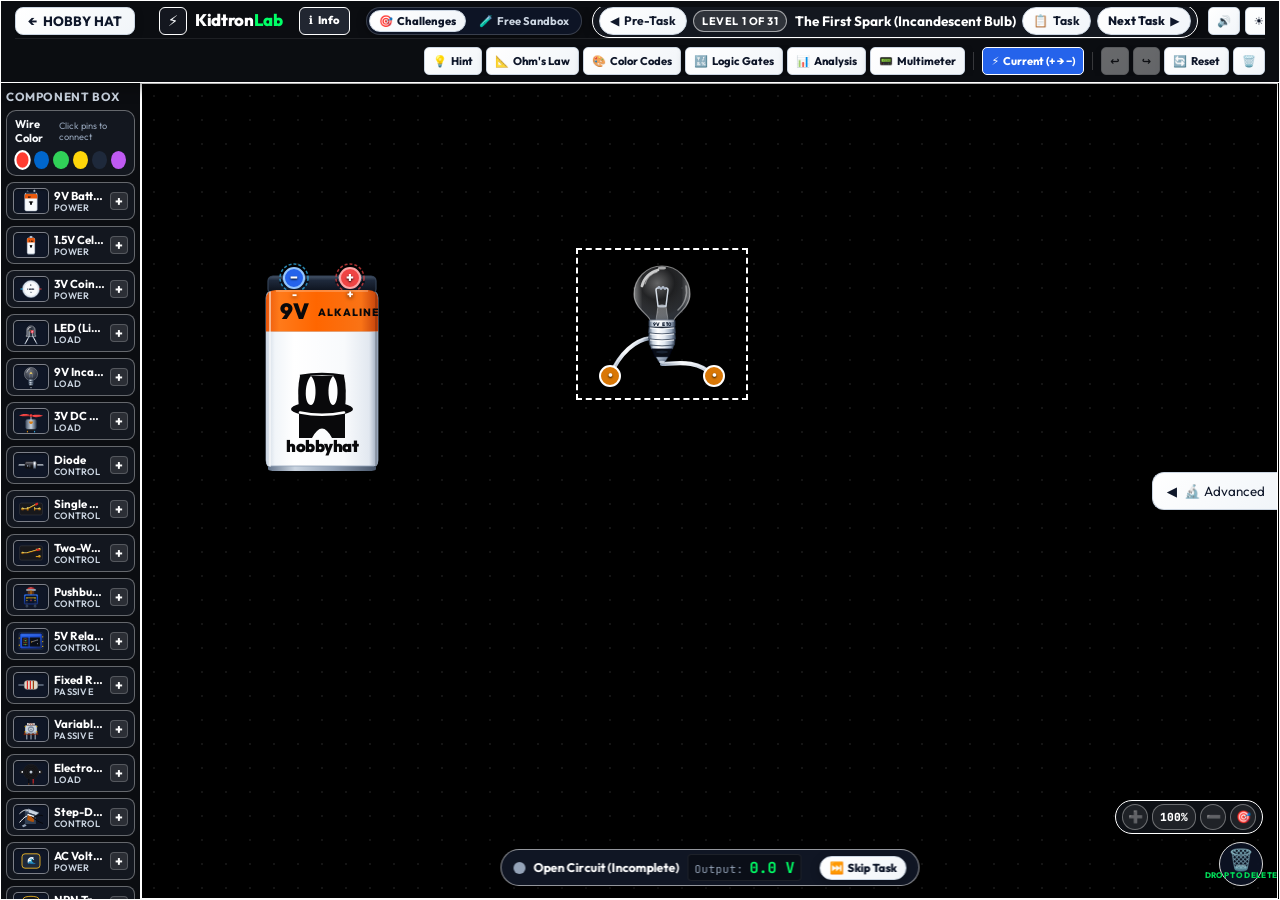
==== commit 58f0719c: "feat: Update KidtronLab game with new levels, circuit simulations, and audio engine" ====
--- a/kidtron-game/index.html
+++ b/kidtron-game/index.html
@@ -1,6 +1,13 @@
 <!DOCTYPE html>
 <html lang="en">
 <head>
+  <!-- Google tag (gtm.js) -->
+  <script async src="https://www.googletagmanager.com/gtm.js?id=GTM-NL523JTV"></script>
+  <script>
+    window.dataLayer = window.dataLayer || [];
+    function gtag(){dataLayer.push(arguments);}
+    gtag('js', new Date());
+  </script>
   <meta charset="UTF-8">
   <meta name="viewport" content="width=device-width, initial-scale=1.0, maximum-scale=1.0, user-scalable=no, viewport-fit=cover">
   <meta name="apple-mobile-web-app-capable" content="yes">
@@ -57,11 +64,25 @@
         </div>
       </div>
 
-      <!-- Active Level Display -->
+      <!-- Active Level Display & Navigation -->
       <div class="header-center" id="level-nav-container">
-        <div class="level-title-row">
-          <div class="level-badge" id="level-badge-display">Level 1 of 28</div>
-          <div class="level-title-display" id="level-title-display">The First Spark (Simple Bulb)</div>
+        <div class="level-nav-group">
+          <button id="btn-pretask" class="action-btn nav-btn pretask-btn" title="Return to Previous Task (Level)">
+            <span class="nav-btn-icon">◀</span>
+            <span class="nav-btn-text">Pre-Task</span>
+          </button>
+          <div class="level-title-row">
+            <div class="level-badge" id="level-badge-display">Level 1</div>
+            <div class="level-title-display" id="level-title-display">The First Spark (Simple Bulb)</div>
+          </div>
+          <button id="btn-task-menu" class="action-btn nav-btn task-btn" title="View Current Task Details & Interactive Checklist">
+            <span class="nav-btn-icon">📋</span>
+            <span class="nav-btn-text">Task</span>
+          </button>
+          <button id="btn-nexttask-top" class="action-btn nav-btn nexttask-btn" title="Skip or Advance to Next Task" onclick="if(window.app) window.app.skipTask()">
+            <span class="nav-btn-text">Next Task</span>
+            <span class="nav-btn-icon">▶</span>
+          </button>
         </div>
       </div>
 
@@ -591,6 +612,7 @@
             <option value="pnp">PNP Transistor</option>
             <option value="ldr">LDR (Photoresistor)</option>
             <option value="solenoid">Solenoid (Electromagnet)</option>
+            <option value="relay">5V Relay (SPDT 5-Pin)</option>
             <option value="rectifier">Full-Wave Bridge Rectifier</option>
             <option value="inductor">Power Inductor (Choke)</option>
             <option value="ammeter">Ammeter (Current)</option>
@@ -823,6 +845,37 @@
 
 
 
+  <!-- Current Task & Mission Briefing Modal -->
+  <div class="modal-backdrop" id="task-detail-modal" style="display: none;">
+    <div class="modal-card task-detail-card">
+      <div class="modal-close" id="btn-close-task-modal" title="Close Task (Esc)">✕</div>
+      <div class="task-modal-header">
+        <div class="task-modal-badge" id="task-modal-badge">MISSION BRIEFING</div>
+        <h2 id="task-modal-title">Level 1: The First Spark</h2>
+        <div class="task-modal-subtitle" id="task-modal-subtitle">Direct Current Series Loop</div>
+      </div>
+      <div class="task-modal-body">
+        <div class="task-modal-section">
+          <div class="task-modal-section-title">🎯 MISSION OBJECTIVE</div>
+          <p id="task-modal-instructions" class="task-modal-text"></p>
+        </div>
+        <div class="task-modal-section">
+          <div class="task-modal-section-title">📋 INTERACTIVE TASK CHECKLIST</div>
+          <div id="task-modal-checklist" class="task-modal-checklist-container"></div>
+        </div>
+        <div class="task-modal-section" id="task-modal-theory-section">
+          <div class="task-modal-section-title">💡 ELECTRONICS BRIEFING & THEORY</div>
+          <p id="task-modal-theory" class="task-modal-text"></p>
+        </div>
+      </div>
+      <div class="modal-actions task-modal-actions">
+        <button id="btn-modal-pretask" class="modal-btn secondary" type="button">◀ Pre-Task</button>
+        <button id="btn-close-task-modal-btn" class="modal-btn primary" type="button">Build Circuit ➜</button>
+        <button id="btn-modal-nexttask" class="modal-btn secondary" type="button">Next Task ▶</button>
+      </div>
+    </div>
+  </div>
+
   <!-- Standard Resistor Values & EIA Color Code Reference Modal -->
   <div class="modal-backdrop" id="resistor-codes-modal" style="display: none;">
     <div class="modal-card resistor-codes-card">
--- a/kidtron-game/styles.css
+++ b/kidtron-game/styles.css
@@ -1,30 +1,50 @@
 /* ElectroCraft Circuit Simulator - Modern Cyber-Lab Design System */
 
 :root {
+  /* Cyber Circuit Green Design System */
+  --circuit-green: #00ff66;
+  --circuit-green-bright: #39ff14;
+  --circuit-green-glow: none;
+  --circuit-green-subtle: rgba(0, 255, 102, 0.15);
+  --circuit-green-border: #ffffff;
+
+  --circuit-red: #ef4444;
+  --circuit-red-bright: #ff3b30;
+  --circuit-red-glow: none;
+  --circuit-red-subtle: rgba(239, 68, 68, 0.18);
+  --circuit-red-border: #ef4444;
+
+  /* Active Theme Variables: Sharp White borders normally, Sharp Red on danger */
+  --border-theme: #ffffff;
+  --border-theme-glow: none;
+  --accent-theme: var(--circuit-green);
+  --accent-theme-glow: none;
+
   /* Color Palette */
-  --bg-dark: #020406;
-  --bg-surface: #06090f;
-  --bg-surface-elevated: #0b0f19;
-  --bg-card: rgba(11, 15, 25, 0.9);
-  --bg-card-hover: rgba(18, 24, 38, 0.95);
-
-  --border-subtle: rgba(255, 255, 255, 0.08);
-  --border-accent: rgba(56, 189, 248, 0.5);
+  --bg-dark: #000000;
+  --bg-surface: #0b0d11;
+  --bg-surface-elevated: #13171f;
+  --bg-card: rgba(19, 23, 31, 0.96);
+  --bg-card-hover: rgba(27, 33, 44, 0.98);
+
+  --border-subtle: rgba(255, 255, 255, 0.35);
+  --border-accent: #ffffff;
+  --border-titanium: rgba(255, 255, 255, 0.65);
 
   --text-main: #f8fafc;
-  --text-muted: #94a3b8;
-  --text-dim: #64748b;
-
-  --accent-cyan: #38bdf8;
-  --accent-blue: #2563eb;
-  --accent-amber: #f59e0b;
-  --accent-emerald: #f59e0b; /* Golden Orange Accent */
+  --text-muted: #cbd5e1;
+  --text-dim: #94a3b8;
+
+  --accent-cyan: #00ff66;
+  --accent-blue: #3b82f6;
+  --accent-amber: #00ff66;
+  --accent-emerald: #00ff66;
   --accent-rose: #f43f5e;
   --accent-violet: #8b5cf6;
 
   /* Status Colors */
-  --status-good: #f59e0b; /* Golden Orange Status */
-  --status-warn: #f59e0b;
+  --status-good: #00ff66;
+  --status-warn: #fbbf24;
   --status-error: #ef4444;
 
   /* Radii & Shadows */
@@ -33,9 +53,9 @@
   --radius-lg: 16px;
   --radius-full: 9999px;
 
-  --shadow-sm: 0 2px 8px rgba(0, 0, 0, 0.4);
-  --shadow-md: 0 4px 20px rgba(0, 0, 0, 0.6);
-  --shadow-glow: 0 0 20px rgba(56, 189, 248, 0.3);
+  --shadow-sm: 0 2px 8px rgba(0, 0, 0, 0.5);
+  --shadow-md: 0 4px 20px rgba(0, 0, 0, 0.7);
+  --shadow-glow: none;
 
   /* Fonts */
   --font-sans: 'Outfit', system-ui, -apple-system, sans-serif;
@@ -54,7 +74,7 @@
    ========================================================================== */
 * {
   scrollbar-width: thin;
-  scrollbar-color: rgba(56, 189, 248, 0.45) rgba(6, 9, 15, 0.7);
+  scrollbar-color: rgba(255, 255, 255, 0.25) transparent;
 }
 
 ::-webkit-scrollbar {
@@ -63,26 +83,26 @@
 }
 
 ::-webkit-scrollbar-track {
-  background: rgba(6, 9, 15, 0.7);
+  background: transparent;
   border-radius: 9999px;
 }
 
 ::-webkit-scrollbar-thumb {
-  background: rgba(148, 163, 184, 0.28);
+  background: rgba(255, 255, 255, 0.25);
   border-radius: 9999px;
   backdrop-filter: blur(4px);
   -webkit-backdrop-filter: blur(4px);
-  border: 1px solid rgba(255, 255, 255, 0.06);
+  border: 1px solid rgba(255, 255, 255, 0.15);
   transition: all 0.2s ease;
 }
 
 ::-webkit-scrollbar-thumb:hover {
-  background: rgba(56, 189, 248, 0.7);
-  box-shadow: none;
+  background: rgba(255, 255, 255, 0.5);
+  box-shadow: none !important;
 }
 
 ::-webkit-scrollbar-thumb:active {
-  background: rgba(56, 189, 248, 0.9);
+  background: rgba(255, 255, 255, 0.7);
 }
 
 ::-webkit-scrollbar-corner {
@@ -102,6 +122,9 @@
   -webkit-user-select: none;
   display: flex;
   flex-direction: column;
+  border: 1.5px solid var(--border-theme);
+  box-shadow: none !important;
+  transition: border-color 0.2s ease;
 }
 
 /* Header Navigation Bar */
@@ -110,7 +133,7 @@
   min-height: 78px;
   max-height: none;
   background: var(--bg-surface);
-  border-bottom: 1.5px solid rgba(56, 189, 248, 0.25);
+  border-bottom: 1.5px solid var(--border-theme);
   display: flex;
   flex-direction: column;
   justify-content: center;
@@ -121,6 +144,7 @@
   flex-shrink: 0;
   box-sizing: border-box;
   overflow: visible;
+  transition: border-color 0.25s ease, box-shadow 0.25s ease;
 }
 
 /* Header Two-Menubar Rows Base Architecture Across All Devices */
@@ -156,7 +180,7 @@
   height: 32px;
   min-height: 32px;
   max-height: none;
-  justify-content: flex-start;
+  justify-content: flex-end;
   padding-top: 2px;
   gap: 6px;
   overflow-x: auto;
@@ -183,8 +207,8 @@
 .header-right {
   display: flex;
   align-items: center;
-  justify-content: flex-start;
-  width: 100%;
+  justify-content: flex-end;
+  margin-left: auto;
   gap: 5px;
   min-width: 0;
   overflow-x: auto;
@@ -205,7 +229,7 @@
 }
 
 .history-group {
-  margin-left: auto;
+  margin-left: 0;
 }
 
 .toolbar-separator {
@@ -235,13 +259,13 @@
   width: 28px;
   height: 28px;
   border-radius: var(--radius-sm, 6px);
-  background: linear-gradient(135deg, #ffffff, #f1f5f9);
-  border: 1.5px solid #cbd5e1;
+  background: #14171f;
+  border: 1.5px solid #ffffff;
   display: flex;
   align-items: center;
   justify-content: center;
   font-size: 15px;
-  box-shadow: 0 1px 3px rgba(0, 0, 0, 0.2);
+  box-shadow: none !important;
   flex-shrink: 0;
 }
 
@@ -261,7 +285,7 @@
 }
 
 .brand-text h1 span {
-  color: #38bdf8;
+  color: #00ff66;
 }
 
 .brand-text .tagline {
@@ -314,9 +338,9 @@
 }
 
 .mode-tab:hover:not(.active) {
-  color: #38bdf8;
-  background: rgba(56, 189, 248, 0.15);
-  border-color: rgba(56, 189, 248, 0.4);
+  color: #ffffff;
+  background: rgba(255, 255, 255, 0.12);
+  border-color: rgba(255, 255, 255, 0.35);
 }
 
 /* Level Header Display */
@@ -328,8 +352,78 @@
   gap: 8px;
   flex-shrink: 0;
   min-width: 0;
-  height: 28px;
+  height: 32px;
   margin: 0 auto;
+}
+
+.level-nav-group {
+  display: inline-flex;
+  align-items: center;
+  gap: 6px;
+  background: #13171f;
+  border: 1.2px solid var(--border-theme);
+  border-radius: 9999px;
+  padding: 2px 6px;
+  box-shadow: 0 2px 10px rgba(0, 0, 0, 0.45);
+}
+
+.level-nav-group .nav-btn {
+  height: 26px;
+  padding: 0 10px;
+  font-size: 0.76rem;
+  font-weight: 700;
+  border-radius: 9999px;
+  display: inline-flex;
+  align-items: center;
+  gap: 5px;
+  border: 1px solid rgba(255, 255, 255, 0.25);
+  background: #1c222d;
+  color: #f1f5f9;
+  cursor: pointer;
+  transition: all 0.18s cubic-bezier(0.16, 1, 0.3, 1);
+  white-space: nowrap;
+}
+
+.level-nav-group .nav-btn:hover {
+  background: #2a3344;
+  border-color: #ffffff;
+  color: #ffffff;
+  box-shadow: none;
+  transform: translateY(-1px);
+}
+
+.level-nav-group .pretask-btn {
+  background: rgba(30, 41, 59, 0.9);
+  color: #cbd5e1;
+}
+
+.level-nav-group .task-btn {
+  background: rgba(255, 255, 255, 0.12);
+  border: 1px solid rgba(255, 255, 255, 0.7);
+  color: #ffffff;
+  box-shadow: none !important;
+}
+
+.level-nav-group .task-btn:hover {
+  background: rgba(255, 255, 255, 0.22);
+  border-color: #ffffff;
+  color: #ffffff;
+  box-shadow: none !important;
+}
+
+.level-nav-group .nexttask-btn {
+  background: #ffffff;
+  border: 1px solid #ffffff;
+  color: #000000;
+  font-weight: 800;
+  box-shadow: none !important;
+}
+
+.level-nav-group .nexttask-btn:hover {
+  background: #f1f5f9;
+  border-color: #ffffff;
+  color: #000000;
+  box-shadow: none !important;
 }
 
 .level-title-row {
@@ -347,13 +441,13 @@
   font-weight: 700;
   text-transform: uppercase;
   letter-spacing: 0.05em;
-  color: #38bdf8;
-  background: rgba(56, 189, 248, 0.15);
+  color: #ffffff;
+  background: rgba(255, 255, 255, 0.12);
   padding: 0 8px;
   height: 22px;
   line-height: 20px;
   border-radius: var(--radius-full);
-  border: 1px solid rgba(56, 189, 248, 0.45);
+  border: 1px solid rgba(255, 255, 255, 0.55);
   flex-shrink: 0;
   box-sizing: border-box;
   display: inline-flex;
@@ -393,7 +487,8 @@
 
 .level-dot.active {
   background: var(--accent-cyan);
-  box-shadow: 0 0 6px var(--accent-cyan) !important;
+  box-shadow: none !important;
+  border: 1.5px solid #ffffff;
   transform: scale(1.25);
 }
 
@@ -405,8 +500,9 @@
 .header-right {
   display: flex;
   align-items: center;
+  justify-content: flex-end;
   gap: 6px;
-  flex: 1 1 auto;
+  margin-left: auto;
   min-width: 0;
   overflow-x: auto;
   overflow-y: visible !important;
@@ -527,8 +623,8 @@
 
 .action-btn:active:not(:disabled),
 .action-btn.active {
-  background: linear-gradient(135deg, #0284c7, #0ea5e9) !important;
-  border-color: #38bdf8 !important;
+  background: rgba(255, 255, 255, 0.2) !important;
+  border: 1.5px solid #ffffff !important;
   color: #ffffff !important;
   text-shadow: none !important;
   box-shadow: none !important;
@@ -605,8 +701,8 @@
 #btn-analysis-toggle.active,
 #btn-sound-toggle.active,
 #btn-thermal-toggle.active {
-  background: linear-gradient(135deg, #0284c7, #0ea5e9) !important;
-  border-color: #38bdf8 !important;
+  background: #2563eb !important;
+  border: 1.5px solid #ffffff !important;
   color: #ffffff !important;
   text-shadow: none !important;
   box-shadow: none !important;
@@ -625,7 +721,7 @@
   width: 170px;
   max-width: 170px;
   background: var(--bg-surface);
-  border-right: 1px solid var(--border-subtle);
+  border-right: 1.5px solid var(--border-theme);
   padding: 6px 5px;
   display: flex;
   flex-direction: column;
@@ -636,8 +732,9 @@
   box-shadow: none !important;
   z-index: 20;
   scrollbar-width: thin;
-  scrollbar-color: rgba(56, 189, 248, 0.45) transparent;
+  scrollbar-color: rgba(255, 255, 255, 0.25) transparent;
   -webkit-overflow-scrolling: touch;
+  transition: border-color 0.25s ease, box-shadow 0.25s ease;
 }
 
 .toolbox-sidebar::-webkit-scrollbar {
@@ -649,12 +746,12 @@
 }
 
 .toolbox-sidebar::-webkit-scrollbar-thumb {
-  background: rgba(56, 189, 248, 0.4);
+  background: rgba(255, 255, 255, 0.25);
   border-radius: 4px;
 }
 
 .toolbox-sidebar::-webkit-scrollbar-thumb:hover {
-  background: rgba(56, 189, 248, 0.75);
+  background: rgba(255, 255, 255, 0.5);
 }
 
 .sidebar-section-title {
@@ -749,7 +846,7 @@
 
 .catalog-item:hover {
   background: var(--bg-card-hover);
-  border-color: rgba(56, 189, 248, 0.6);
+  border-color: rgba(255, 255, 255, 0.6);
   box-shadow: none;
   transform: translateX(2px);
 }
@@ -762,7 +859,7 @@
   width: 36px;
   height: 28px;
   background: rgba(15, 23, 42, 0.7);
-  border: 1.2px solid rgba(56, 189, 248, 0.45);
+  border: 1.2px solid rgba(255, 255, 255, 0.45);
   border-radius: 5px;
   display: flex;
   align-items: center;
@@ -774,7 +871,7 @@
 }
 
 .catalog-item:hover .catalog-icon {
-  border-color: #38bdf8;
+  border-color: #ffffff;
 }
 
 .catalog-thumb-svg {
@@ -814,7 +911,7 @@
 
 .catalog-add-btn {
   font-size: 0.85rem;
-  color: #f59e0b;
+  color: #ffffff;
   font-weight: 800;
   width: 18px;
   height: 18px;
@@ -823,14 +920,18 @@
   justify-content: center;
   flex-shrink: 0;
   border-radius: 4px;
-  background: rgba(245, 158, 11, 0.12);
+  background: rgba(255, 255, 255, 0.1);
+  border: 1px solid rgba(255, 255, 255, 0.2);
+  box-shadow: none !important;
+  text-shadow: none !important;
   transition: all 0.15s ease;
 }
 
 .catalog-item:hover .catalog-add-btn {
-  color: #0f172a;
-  background: #f59e0b;
-  text-shadow: none;
+  color: #000000;
+  background: #ffffff;
+  border-color: #ffffff;
+  box-shadow: none !important;
 }
 
 /* Guide Card */
@@ -866,9 +967,12 @@
   flex: 1;
   position: relative;
   background: var(--bg-dark);
+  border: 1.5px solid var(--border-theme);
+  box-shadow: none !important;
   overflow: hidden;
   cursor: default;
   touch-action: none;
+  transition: border-color 0.2s ease;
 }
 
 /* Scalable & Pannable Gaming Ground / Circuit World */
@@ -891,8 +995,8 @@
   display: flex;
   align-items: center;
   gap: 4px;
-  background: rgba(15, 23, 42, 0.94);
-  border: 1.5px solid #38bdf8;
+  background: rgba(14, 17, 23, 0.94);
+  border: 1.5px solid var(--border-theme);
   border-radius: 30px;
   padding: 3px 6px;
   z-index: 40;
@@ -903,8 +1007,8 @@
 
 .zoom-hud-btn {
   background: rgba(255, 255, 255, 0.08);
-  border: 1px solid rgba(255, 255, 255, 0.15);
-  color: #38bdf8;
+  border: 1px solid rgba(255, 255, 255, 0.35);
+  color: #ffffff;
   width: 26px;
   height: 26px;
   border-radius: 50%;
@@ -918,9 +1022,9 @@
 }
 
 .zoom-hud-btn:hover {
-  background: #0284c7;
-  color: #ffffff;
-  border-color: #38bdf8;
+  background: #ffffff;
+  color: #000000;
+  border-color: #ffffff;
 }
 
 .zoom-hud-btn.zoom-hud-level {
@@ -1032,14 +1136,14 @@
   display: flex;
   align-items: center;
   gap: 5px;
-  background: rgba(15, 23, 42, 0.95);
-  border: 1.2px solid #38bdf8;
+  background: rgba(14, 17, 23, 0.95);
+  border: 1.2px solid var(--border-theme);
   border-radius: var(--radius-full);
   padding: 2px 9px;
   font-family: var(--font-mono);
   font-size: 0.70rem;
   font-weight: 800;
-  color: #38bdf8;
+  color: #00ff66;
   box-shadow: 0 2px 8px rgba(0, 0, 0, 0.7);
   pointer-events: auto;
   user-select: none;
@@ -1053,16 +1157,16 @@
   font-weight: 900;
   padding: 1px 6px;
   border-radius: 4px;
-  background: rgba(56, 189, 248, 0.2);
+  background: rgba(255, 255, 255, 0.15);
   color: #e0f2fe;
-  border: 1px solid rgba(56, 189, 248, 0.6);
+  border: 1px solid rgba(0, 255, 102, 0.45);
   cursor: pointer;
   transition: all 0.15s;
 }
 
 .ldr-mode-pill:hover {
-  background: #38bdf8;
-  color: #0f172a;
+  background: #00ff66;
+  color: #04140b;
   transform: scale(1.05);
 }
 
@@ -1167,7 +1271,7 @@
 /* Enlarged High-Definition Transistor Schematic Symbol Badge */
 .comp-header-symbol-badge.symbol-badge-transistor {
   padding: 6px 14px;
-  border-color: #38bdf8;
+  border-color: #ffffff;
   border-width: 2px;
   border-radius: 14px;
   background: linear-gradient(145deg, rgba(15, 23, 42, 0.98), rgba(2, 6, 23, 0.95));
@@ -1191,10 +1295,10 @@
   align-items: center;
   justify-content: center;
   padding: 3.5px 12px;
-  background: rgba(15, 23, 42, 0.94);
-  border: 1.2px solid rgba(56, 189, 248, 0.75);
+  background: rgba(14, 17, 23, 0.94);
+  border: 1.2px solid var(--border-theme);
   border-radius: var(--radius-full);
-  color: #38bdf8;
+  color: #00ff66;
   font-family: var(--font-sans);
   font-size: 0.74rem;
   font-weight: 800;
@@ -1216,7 +1320,7 @@
 }
 
 .component-node:hover .comp-header-name-badge {
-  border-color: #38bdf8;
+  border-color: #ffffff;
   color: #bae6fd;
   box-shadow: none;
 }
@@ -1227,7 +1331,7 @@
 }
 
 .component-node.selected .comp-header-name-badge {
-  border-color: #38bdf8;
+  border-color: #ffffff;
   color: #bae6fd;
   box-shadow: none;
 }
@@ -1248,14 +1352,14 @@
   pointer-events: auto !important;
 }
 
-/* Generous invisible touch & click padding so pins are effortless to click or tap */
+/* Generous invisible touch & click padding so pins are effortless to click or tap without overlapping neighbors */
 .terminal-pin::before {
   content: '';
   position: absolute;
-  top: -10px;
-  left: -10px;
-  right: -10px;
-  bottom: -10px;
+  top: -6px;
+  left: -6px;
+  right: -6px;
+  bottom: -6px;
   border-radius: 50%;
   pointer-events: auto !important;
 }
@@ -1287,23 +1391,24 @@
 
 .terminal-pin-inner.pin-neg,
 .terminal-pin[data-polarity="neg"] .terminal-pin-inner {
-  background: #0284c7;
-  border-color: #7dd3fc;
+  background: #2563eb !important;
+  border-color: #93c5fd !important;
+  color: #ffffff !important;
   box-shadow: none !important;
 }
 
 .terminal-pin-inner.pin-ground,
 .terminal-pin[data-polarity="ground"] .terminal-pin-inner {
-  background: #0284c7 !important;
-  border-color: #38bdf8 !important;
+  background: #1d4ed8 !important;
+  border-color: #93c5fd !important;
   box-shadow: none !important;
   color: #ffffff !important;
   font-weight: 900;
 }
 
 .terminal-pin-inner.pin-fg-sync {
-  background: #0284c7 !important;
-  border-color: #38bdf8 !important;
+  background: #d97706 !important;
+  border-color: #ffffff !important;
   box-shadow: none !important;
   color: #ffffff !important;
   font-weight: 900;
@@ -1311,21 +1416,21 @@
 
 .terminal-pin-inner.pin-neutral,
 .terminal-pin[data-polarity="neutral"] .terminal-pin-inner {
-  background: #0284c7;
-  border-color: #38bdf8;
+  background: #d97706;
+  border-color: #ffffff;
   box-shadow: none !important;
   color: #ffffff;
 }
 
 .terminal-pin-inner.pin-trans-base {
-  background: #0284c7;
-  border-color: #38bdf8;
+  background: #d97706;
+  border-color: #ffffff;
   color: #ffffff;
   box-shadow: none !important;
 }
 
 .terminal-pin-inner.pin-trans-collector {
-  background: #0284c7;
+  background: #d97706;
   border-color: #7dd3fc;
   color: #ffffff;
   box-shadow: none !important;
@@ -1351,23 +1456,23 @@
 }
 
 .terminal-pin.active-source .terminal-pin-inner {
-  background: #fbbf24 !important;
+  background: #00ff66 !important;
   border-color: #ffffff !important;
   color: #04131f !important;
   animation: pulse-pin-source 1.1s infinite ease-in-out;
 }
 
 .terminal-pin-inner.pin-logic-in {
-  background: #0284c7 !important;
-  border-color: #38bdf8 !important;
-  color: #ffffff !important;
+  background: #00ff66 !important;
+  border-color: #ffffff !important;
+  color: #04140b !important;
   box-shadow: none !important;
 }
 
 .terminal-pin-inner.pin-logic-out {
-  background: #d97706 !important;
-  border-color: #fbbf24 !important;
-  color: #ffffff !important;
+  background: #00ff66 !important;
+  border-color: #ffffff !important;
+  color: #04140b !important;
   box-shadow: none !important;
 }
 
@@ -1387,15 +1492,15 @@
 }
 
 .terminal-pin-inner.pin-ic-in {
-  background: #0284c7 !important;
-  border-color: #38bdf8 !important;
+  background: #d97706 !important;
+  border-color: #ffffff !important;
   color: #ffffff !important;
   box-shadow: none !important;
 }
 
 .terminal-pin-inner.pin-ic-out {
   background: #d97706 !important;
-  border-color: #fbbf24 !important;
+  border-color: #ffffff !important;
   color: #ffffff !important;
   box-shadow: none !important;
 }
@@ -1443,7 +1548,7 @@
   background: #ef4444;
 }
 .terminal-pin[data-polarity="neg"] .terminal-pin-inner {
-  background: #38bdf8;
+  background: #f59e0b;
 }
 
 /* Transistor Terminal Pin Styles & Badges (B, C, E) */
@@ -1456,7 +1561,7 @@
 }
 
 .pin-trans-collector {
-  background: #0284c7 !important;
+  background: #d97706 !important;
   border-color: #7dd3fc !important;
   box-shadow: none !important;
   color: #ffffff !important;
@@ -1494,13 +1599,13 @@
 .terminal-pin-leg-badge.pin-trans-base {
   color: #fbbf24 !important;
   background: rgba(15, 23, 42, 0.96) !important;
-  border-color: #f59e0b !important;
+  border-color: #ffffff !important;
 }
 
 .terminal-pin-leg-badge.pin-trans-collector {
-  color: #38bdf8 !important;
+  color: #f59e0b !important;
   background: rgba(15, 23, 42, 0.96) !important;
-  border-color: #38bdf8 !important;
+  border-color: #ffffff !important;
 }
 
 .terminal-pin-leg-badge.pin-trans-emitter {
@@ -1532,19 +1637,19 @@
 .terminal-pin-leg-badge.pin-neg {
   color: #7dd3fc !important;
   background: rgba(15, 23, 42, 0.96) !important;
-  border-color: #0284c7 !important;
+  border-color: rgba(255, 255, 255, 0.65) !important;
 }
 
 .terminal-pin-leg-badge.pin-ground {
   color: #fde68a !important;
   background: rgba(15, 23, 42, 0.96) !important;
-  border-color: #f59e0b !important;
+  border-color: #ffffff !important;
 }
 
 .terminal-pin-leg-badge.pin-fg-sync {
-  color: #38bdf8 !important;
+  color: #f59e0b !important;
   background: rgba(15, 23, 42, 0.96) !important;
-  border-color: #0284c7 !important;
+  border-color: rgba(255, 255, 255, 0.65) !important;
 }
 
 /* AC Live (L) & Neutral (N) Terminal Pins & Badges */
@@ -1560,7 +1665,7 @@
 .terminal-pin-inner.pin-ac-neutral,
 .terminal-pin[data-polarity="neutral-ac"] .terminal-pin-inner {
   background: #0284c7 !important;
-  border-color: #bae6fd !important;
+  border-color: #93c5fd !important;
   box-shadow: none !important;
   color: #ffffff !important;
   font-weight: 900;
@@ -1569,13 +1674,13 @@
 .terminal-pin-leg-badge.pin-ac-live {
   color: #fef08a !important;
   background: rgba(180, 83, 9, 0.96) !important;
-  border-color: #f59e0b !important;
+  border-color: #ffffff !important;
 }
 
 .terminal-pin-leg-badge.pin-ac-neutral {
   color: #bae6fd !important;
   background: rgba(2, 132, 199, 0.96) !important;
-  border-color: #38bdf8 !important;
+  border-color: #ffffff !important;
 }
 
 /* Real-Time Conventional Current Flow Particles (+ to -) & Direction Chevrons (DC vs AC) */
@@ -1587,7 +1692,7 @@
 }
 .electron-particle.ac-particle,
 .current-particle.ac-particle {
-  fill: #38bdf8 !important;
+  fill: #f59e0b !important;
   filter: none !important;
 }
 .current-flow-arrow {
@@ -1598,7 +1703,7 @@
   pointer-events: none;
 }
 .current-flow-arrow.ac-arrow {
-  fill: #38bdf8 !important;
+  fill: #f59e0b !important;
   stroke: #0369a1 !important;
   filter: none !important;
 }
@@ -1606,7 +1711,7 @@
 /* Real Physical Electron Flow Particles (- to +) & Direction Chevrons */
 .electron-particle.electron-flow-particle,
 .current-particle.electron-flow-particle {
-  fill: #38bdf8 !important;
+  fill: #f59e0b !important;
   filter: none !important;
   pointer-events: none;
 }
@@ -1652,14 +1757,14 @@
   border-color: var(--border-focus);
 }
 .flow-pill-btn.active[data-flow-mode="conventional"] {
-  background: rgba(245, 158, 11, 0.15);
-  border-color: #f59e0b;
-  color: #fbbf24;
+  background: rgba(0, 255, 102, 0.15);
+  border-color: #00ff66;
+  color: #00ff66;
   box-shadow: none;
 }
 .flow-pill-btn.active[data-flow-mode="electrons"] {
-  background: rgba(56, 189, 248, 0.15);
-  border-color: #38bdf8;
+  background: rgba(0, 255, 102, 0.15);
+  border-color: #00ff66;
   color: #7dd3fc;
   box-shadow: none;
 }
@@ -1675,7 +1780,7 @@
   background: rgba(15, 23, 42, 0.5);
   padding: 8px 10px;
   border-radius: 6px;
-  border-left: 3px solid #38bdf8;
+  border-left: 3px solid #ffffff;
   margin-top: 6px;
 }
 .circuit-status-ribbon {
@@ -1697,7 +1802,7 @@
 }
 
 .circuit-status-ribbon.good {
-  border-color: rgba(245, 158, 11, 0.6);
+  border-color: rgba(255, 255, 255, 0.6);
   box-shadow: 0 4px 20px rgba(0, 0, 0, 0.5);
 }
 
@@ -2151,7 +2256,7 @@
   width: 250px;
   max-width: 250px;
   background: var(--bg-surface);
-  border-left: 1px solid var(--border-subtle);
+  border-left: 1.5px solid var(--border-theme);
   padding: 8px 8px;
   display: flex;
   flex-direction: column;
@@ -2163,16 +2268,13 @@
   z-index: 25;
   flex-shrink: 0;
   scrollbar-width: thin;
-  scrollbar-color: rgba(245, 158, 11, 0.4) transparent;
+  scrollbar-color: rgba(255, 255, 255, 0.25) transparent;
   -webkit-overflow-scrolling: touch;
   transition: width 0.28s cubic-bezier(0.16, 1, 0.3, 1),
               padding 0.28s cubic-bezier(0.16, 1, 0.3, 1),
               transform 0.28s cubic-bezier(0.16, 1, 0.3, 1),
-              opacity 0.2s cubic-bezier(0.16, 1, 0.3, 1);
-  transition: width 0.28s cubic-bezier(0.16, 1, 0.3, 1),
-              padding 0.28s cubic-bezier(0.16, 1, 0.3, 1),
-              opacity 0.2s cubic-bezier(0.16, 1, 0.3, 1),
-              border-color 0.28s ease;
+              border-color 0.25s ease,
+              box-shadow 0.25s ease;
   will-change: width, padding, opacity;
 }
 
@@ -2185,7 +2287,7 @@
 }
 
 .inspector-sidebar::-webkit-scrollbar-thumb {
-  background: rgba(56, 189, 248, 0.35);
+  background: rgba(255, 255, 255, 0.25);
   border-radius: 4px;
 }
 
@@ -2218,7 +2320,7 @@
   font-weight: 700;
   letter-spacing: 0.05em;
   text-transform: uppercase;
-  color: #fbbf24;
+  color: #00ff66;
 }
 
 .sidebar-close-btn {
@@ -2260,8 +2362,8 @@
 }
 
 .action-btn.advanced-btn.active {
-  background: linear-gradient(135deg, #0284c7, #0ea5e9) !important;
-  border-color: #38bdf8 !important;
+  background: #2563eb !important;
+  border-color: #ffffff !important;
   color: #ffffff !important;
   box-shadow: none !important;
 }
@@ -2404,7 +2506,7 @@
   min-height: 48px;
   border-radius: 6px;
   background: rgba(15, 23, 42, 0.9);
-  border: 1.5px solid rgba(245, 158, 11, 0.4);
+  border: 1.5px solid rgba(255, 255, 255, 0.4);
   display: flex;
   align-items: center;
   justify-content: center;
@@ -2607,17 +2709,17 @@
   max-height: 84vh;
   overflow-y: auto;
   text-align: left;
-  border: 1.5px solid rgba(56, 189, 248, 0.45);
-  background: rgba(15, 23, 42, 0.94);
+  border: 1.5px solid var(--border-theme);
+  background: rgba(14, 17, 23, 0.96);
   backdrop-filter: blur(14px);
   box-shadow: 0 25px 60px rgba(0, 0, 0, 0.85);
   border-radius: var(--radius-lg);
 }
 
 .victory-minimize-pill-btn {
-  background: rgba(56, 189, 248, 0.15);
-  border: 1px solid rgba(56, 189, 248, 0.45);
-  color: #38bdf8;
+  background: rgba(255, 255, 255, 0.1);
+  border: 1px solid var(--border-theme);
+  color: #ffffff;
   font-family: var(--font-sans);
   font-size: 0.76rem;
   font-weight: 700;
@@ -2632,8 +2734,8 @@
 }
 
 .victory-minimize-pill-btn:hover {
-  background: #38bdf8;
-  color: #04131f;
+  background: #00ff66;
+  color: #04140b;
   transform: scale(1.05);
 }
 
@@ -2643,8 +2745,8 @@
   bottom: 20px;
   left: 50%;
   transform: translateX(-50%);
-  background: linear-gradient(135deg, rgba(15, 23, 42, 0.98), rgba(69, 26, 3, 0.98));
-  border: 1.8px solid #f59e0b;
+  background: linear-gradient(135deg, rgba(14, 17, 23, 0.98), rgba(20, 24, 33, 0.98));
+  border: 1.8px solid var(--border-theme);
   border-radius: var(--radius-full);
   padding: 8px 22px;
   display: flex;
@@ -2758,7 +2860,7 @@
 
 .stars-row {
   font-size: 1.5rem;
-  color: #fbbf24;
+  color: #00ff66;
   margin-bottom: 4px;
   display: flex;
   gap: 4px;
@@ -2772,15 +2874,15 @@
 
 .victory-level-subtitle {
   font-size: 0.82rem;
-  color: #fbbf24;
+  color: #00ff66;
   margin-bottom: 0;
   font-weight: 600;
 }
 
 /* Appreciation Praise Banner */
 .victory-appreciation-box {
-  background: linear-gradient(135deg, rgba(245, 158, 11, 0.16), rgba(69, 26, 3, 0.3));
-  border: 1px solid rgba(245, 158, 11, 0.5);
+  background: linear-gradient(135deg, rgba(255, 255, 255, 0.08), rgba(14, 17, 23, 0.45));
+  border: 1px solid var(--border-theme);
   border-radius: var(--radius-md);
   padding: 12px 16px;
   display: flex;
@@ -2797,7 +2899,7 @@
 
 .appreciation-text {
   font-size: 0.86rem;
-  color: #fde68a;
+  color: #86efac;
   line-height: 1.45;
   font-weight: 500;
 }
@@ -2824,9 +2926,9 @@
 }
 
 .analysis-circuit-type-badge {
-  background: rgba(56, 189, 248, 0.18);
-  border: 1px solid rgba(56, 189, 248, 0.5);
-  color: #38bdf8;
+  background: rgba(0, 255, 102, 0.18);
+  border: 1px solid var(--border-theme);
+  color: #00ff66;
   font-size: 0.72rem;
   padding: 2px 10px;
   border-radius: 12px;
@@ -2881,9 +2983,9 @@
   margin: 2px 0;
 }
 
-.analysis-metric-card:nth-child(1) .metric-val { color: #38bdf8; }
-.analysis-metric-card:nth-child(2) .metric-val { color: #fbbf24; }
-.analysis-metric-card:nth-child(3) .metric-val { color: #fbbf24; }
+.analysis-metric-card:nth-child(1) .metric-val { color: #00ff66; }
+.analysis-metric-card:nth-child(2) .metric-val { color: #39ff14; }
+.analysis-metric-card:nth-child(3) .metric-val { color: #00ff66; }
 .analysis-metric-card:nth-child(4) .metric-val { color: #c084fc; }
 
 .analysis-metric-card .metric-sub {
@@ -2917,7 +3019,7 @@
 
 .analysis-comp-row:hover {
   background: rgba(30, 41, 59, 0.85);
-  border-color: rgba(56, 189, 248, 0.35);
+  border-color: rgba(255, 255, 255, 0.35);
 }
 
 .analysis-comp-info {
@@ -2947,9 +3049,9 @@
   border: 1px solid rgba(255, 255, 255, 0.05);
 }
 
-.pill-v { color: #38bdf8; }
-.pill-i { color: #fbbf24; }
-.pill-w { color: #fbbf24; }
+.pill-v { color: #00ff66; }
+.pill-i { color: #39ff14; }
+.pill-w { color: #00ff66; }
 
 .analysis-comp-status {
   font-size: 0.72rem;
@@ -3248,7 +3350,7 @@
   to { transform: translate(-50%, -50%) rotate(var(--btn-rot, 0deg)) scale(1.15); }
 }
 
-/* Remove Component Floating Button with 'âœ•' symbol */
+/* Remove Component Floating Button with 'Ã¢Å“â€¢' symbol */
 .comp-remove-btn {
   position: absolute;
   width: 24px;
@@ -3301,15 +3403,15 @@
   position: absolute;
   width: 24px;
   height: 24px;
-  background: rgba(15, 23, 42, 0.95);
+  background: rgba(14, 17, 23, 0.95);
   backdrop-filter: blur(4px);
-  color: #38bdf8;
+  color: #00ff66;
   font-family: var(--font-sans);
   font-size: 13px;
   font-weight: 900;
   line-height: 1;
   border-radius: 50%;
-  border: 1.5px solid #38bdf8;
+  border: 1.5px solid var(--border-theme);
   cursor: grab;
   box-shadow: none;
   z-index: 28;
@@ -3337,9 +3439,9 @@
 .comp-rotate-handle:hover,
 .comp-rotate-btn:hover {
   transform: translate(-50%, -50%) rotate(var(--btn-rot, 0deg)) scale(1.22) !important;
-  background: #0284c7;
-  color: #ffffff;
-  border-color: #7dd3fc;
+  background: #00ff66;
+  color: #04140b;
+  border-color: #00ff66;
   box-shadow: none;
 }
 
@@ -3347,7 +3449,7 @@
 .comp-rotate-btn:active {
   cursor: grabbing;
   transform: translate(-50%, -50%) rotate(var(--btn-rot, 0deg)) scale(1.05) !important;
-  background: #0369a1;
+  background: #059669;
 }
 
 /* Resistor User Input Box on Component */
@@ -3359,8 +3461,8 @@
   display: flex;
   align-items: center;
   gap: 3px;
-  background: rgba(15, 23, 42, 0.94);
-  border: 1px solid rgba(56, 189, 248, 0.4);
+  background: rgba(14, 17, 23, 0.94);
+  border: 1px solid var(--border-theme);
   border-radius: var(--radius-sm);
   padding: 2px 5px;
   z-index: 20;
@@ -3371,16 +3473,16 @@
 .pot-input-container {
   bottom: auto;
   top: 4px;
-  background: rgba(15, 23, 42, 0.95);
-  border: 1px solid rgba(56, 189, 248, 0.5);
+  background: rgba(14, 17, 23, 0.95);
+  border: 1px solid var(--border-theme);
   box-shadow: 0 2px 8px rgba(0, 0, 0, 0.8);
 }
 
 .resistor-input {
   width: 44px;
-  background: #090d16;
-  border: 1px solid rgba(255, 255, 255, 0.15);
-  color: #38bdf8;
+  background: #000000;
+  border: 1px solid rgba(255, 255, 255, 0.4);
+  color: #ffffff;
   font-family: var(--font-mono);
   font-size: 0.72rem;
   font-weight: 700;
@@ -3430,7 +3532,7 @@
   align-items: center;
   gap: 4px;
   background: rgba(10, 15, 29, 0.96);
-  border: 1px solid rgba(56, 189, 248, 0.55);
+  border: 1px solid rgba(255, 255, 255, 0.55);
   border-radius: var(--radius-sm);
   padding: 3px 6px;
   z-index: 25;
@@ -3441,7 +3543,7 @@
 
 .cap-stepper-container.ceramic {
   bottom: -30px;
-  border-color: rgba(56, 189, 248, 0.8);
+  border-color: rgba(255, 255, 255, 0.8);
   background: rgba(15, 23, 42, 0.96);
   box-shadow: 0 4px 10px rgba(0, 0, 0, 0.8);
 }
@@ -3465,22 +3567,22 @@
 }
 
 .cap-stepper-btn:hover {
-  background: #38bdf8;
-  color: #0f172a;
-  border-color: #38bdf8;
+  background: #00ff66;
+  color: #04140b;
+  border-color: #00ff66;
   transform: scale(1.1);
 }
 
 .cap-stepper-container.ceramic .cap-stepper-btn:hover {
-  background: #f59e0b;
-  color: #1e1005;
-  border-color: #f59e0b;
+  background: #00ff66;
+  color: #04140b;
+  border-color: #00ff66;
 }
 
 .cap-code-pill {
-  background: #070c14;
-  border: 1px solid rgba(56, 189, 248, 0.45);
-  color: #38bdf8;
+  background: #051009;
+  border: 1px solid var(--border-theme);
+  color: #00ff66;
   font-family: var(--font-mono);
   font-size: 0.74rem;
   font-weight: 800;
@@ -3493,13 +3595,13 @@
 }
 
 .cap-code-pill:hover {
-  background: #0284c7;
+  background: #d97706;
   color: #ffffff;
-  border-color: #38bdf8;
+  border-color: #ffffff;
 }
 
 .cap-code-pill.ceramic {
-  border-color: rgba(245, 158, 11, 0.7);
+  border-color: rgba(255, 255, 255, 0.7);
   color: #fef08a;
   background: #150d04;
   text-shadow: 0 0 6px rgba(245, 158, 11, 0.4);
@@ -3540,13 +3642,13 @@
 
 .cap-stepper-container.inductor {
   bottom: -32px;
-  border-color: rgba(245, 158, 11, 0.8);
+  border-color: rgba(255, 255, 255, 0.8);
   background: rgba(24, 15, 6, 0.96);
   box-shadow: 0 4px 10px rgba(0, 0, 0, 0.8);
 }
 
 .cap-code-pill.inductor {
-  border-color: rgba(245, 158, 11, 0.7);
+  border-color: rgba(255, 255, 255, 0.7);
   color: #fde68a;
   background: #170d04;
   text-shadow: 0 0 6px rgba(245, 158, 11, 0.4);
@@ -3560,16 +3662,16 @@
 /* Regulated DC Power Supply On-Canvas Controls */
 .cap-stepper-container.power_supply {
   bottom: -36px;
-  border-color: rgba(56, 189, 248, 0.85);
+  border-color: rgba(255, 255, 255, 0.85);
   background: rgba(10, 15, 29, 0.98);
   box-shadow: 0 4px 12px rgba(0, 0, 0, 0.8);
   gap: 6px;
 }
 
 .power-supply-out-btn {
-  background: #78350f;
-  border: 1px solid #f59e0b;
-  color: #fbbf24;
+  background: #064e3b;
+  border: 1px solid var(--border-theme);
+  color: #00ff66;
   font-family: var(--font-mono);
   font-size: 0.68rem;
   font-weight: 800;
@@ -3581,8 +3683,9 @@
 }
 
 .power-supply-out-btn:hover {
-  background: #f59e0b;
-  color: #000000;
+  background: #00ff66;
+  color: #04140b;
+  border-color: #00ff66;
 }
 
 .power-supply-out-btn.off {
@@ -3609,7 +3712,7 @@
 .ps-mode-badge.cv {
   background: #78350f;
   color: #fde68a;
-  border: 1px solid #f59e0b;
+  border: 1px solid #ffffff;
 }
 
 .ps-mode-badge.cc {
@@ -3627,7 +3730,7 @@
 /* Protective Glass Fuse On-Canvas Controls */
 .cap-stepper-container.fuse {
   bottom: -32px;
-  border-color: rgba(245, 158, 11, 0.85);
+  border-color: rgba(255, 255, 255, 0.85);
   background: rgba(15, 23, 42, 0.95);
   box-shadow: 0 4px 12px rgba(0, 0, 0, 0.8);
   gap: 5px;
@@ -3635,7 +3738,7 @@
 
 .cap-code-pill.fuse {
   color: #fbbf24;
-  border-color: rgba(245, 158, 11, 0.4);
+  border-color: rgba(255, 255, 255, 0.4);
 }
 
 .cap-code-pill.fuse:hover {
@@ -3670,14 +3773,14 @@
 /* Precision Ammeter On-Canvas Controls */
 .cap-stepper-container.ammeter {
   bottom: -32px;
-  border-color: rgba(56, 189, 248, 0.85);
+  border-color: rgba(255, 255, 255, 0.85);
   background: rgba(15, 23, 42, 0.95);
   box-shadow: 0 4px 12px rgba(0, 0, 0, 0.8);
   gap: 5px;
 }
 
 .cap-stepper-container.ammeter.ac-active {
-  border-color: rgba(245, 158, 11, 0.85);
+  border-color: rgba(255, 255, 255, 0.85);
   box-shadow: 0 4px 12px rgba(0, 0, 0, 0.8);
 }
 
@@ -3694,7 +3797,7 @@
 /* Function Generator On-Canvas Controls */
 .cap-stepper-container.function_generator {
   bottom: -36px;
-  border-color: rgba(56, 189, 248, 0.85);
+  border-color: rgba(255, 255, 255, 0.85);
   background: rgba(10, 15, 29, 0.98);
   box-shadow: 0 4px 12px rgba(0, 0, 0, 0.8);
   gap: 6px;
@@ -3702,7 +3805,7 @@
 
 .fg-out-btn {
   background: #78350f;
-  border: 1px solid #f59e0b;
+  border: 1px solid #ffffff;
   color: #fbbf24;
   font-family: var(--font-mono);
   font-size: 0.68rem;
@@ -3732,8 +3835,8 @@
 
 .fg-wave-pill {
   background: #082f49;
-  border: 1px solid #0284c7;
-  color: #38bdf8;
+  border: 1px solid rgba(255, 255, 255, 0.65);
+  color: #f59e0b;
   font-family: var(--font-mono);
   font-size: 0.72rem;
   font-weight: 800;
@@ -3744,23 +3847,23 @@
 }
 
 .fg-wave-pill:hover {
-  background: #0284c7;
+  background: #d97706;
   color: #ffffff;
 }
 
 /* Digital Storage Oscilloscope On-Canvas Controls */
 .cap-stepper-container.oscilloscope {
   bottom: -38px;
-  border-color: rgba(234, 179, 8, 0.85);
+  border-color: rgba(255, 255, 255, 0.35);
   background: rgba(10, 15, 29, 0.98);
   box-shadow: 0 4px 14px rgba(0, 0, 0, 0.85);
   gap: 5px;
 }
 
 .dso-run-btn {
-  background: #78350f;
-  border: 1px solid #f59e0b;
-  color: #fbbf24;
+  background: #1e293b;
+  border: 1px solid #ffffff;
+  color: #38bdf8;
   font-family: var(--font-mono);
   font-size: 0.68rem;
   font-weight: 900;
@@ -3772,8 +3875,8 @@
 }
 
 .dso-run-btn:hover {
-  background: #f59e0b;
-  color: #000000;
+  background: #334155;
+  color: #ffffff;
 }
 
 .dso-run-btn.stop {
@@ -3788,9 +3891,9 @@
 }
 
 .dso-auto-btn {
-  background: #78350f;
-  border: 1px solid #f59e0b;
-  color: #fbbf24;
+  background: #1e293b;
+  border: 1px solid #ffffff;
+  color: #38bdf8;
   font-family: var(--font-mono);
   font-size: 0.68rem;
   font-weight: 800;
@@ -3801,14 +3904,14 @@
 }
 
 .dso-auto-btn:hover {
-  background: #f59e0b;
-  color: #000000;
+  background: #334155;
+  color: #ffffff;
 }
 
 .dso-ch1-btn {
-  background: #422006;
-  border: 1px solid #eab308;
-  color: #fde047;
+  background: #1e293b;
+  border: 1px solid #ffffff;
+  color: #38bdf8;
   font-family: var(--font-mono);
   font-size: 0.68rem;
   font-weight: 800;
@@ -3845,7 +3948,7 @@
 
 .cap-volt-btn {
   background: #451a03;
-  border: 1px solid #f59e0b;
+  border: 1px solid #ffffff;
   color: #fbbf24;
   font-family: var(--font-mono);
   font-size: 0.7rem;
@@ -3869,7 +3972,7 @@
   left: 50%;
   transform: translateX(-50%);
   background: rgba(10, 15, 29, 0.98);
-  border: 1px solid rgba(56, 189, 248, 0.65);
+  border: 1px solid rgba(255, 255, 255, 0.65);
   box-shadow: 0 10px 25px rgba(0, 0, 0, 0.85);
   border-radius: var(--radius-sm);
   padding: 8px 10px;
@@ -3886,11 +3989,11 @@
 .cap-popover-title {
   font-size: 0.72rem;
   font-weight: 800;
-  color: #38bdf8;
+  color: #f59e0b;
   display: flex;
   justify-content: space-between;
   align-items: center;
-  border-bottom: 1px solid rgba(56, 189, 248, 0.25);
+  border-bottom: 1px solid rgba(255, 255, 255, 0.25);
   padding-bottom: 4px;
 }
 
@@ -3915,16 +4018,16 @@
 }
 
 .cap-popover-val-btn:hover {
-  background: #0284c7;
+  background: #d97706;
   color: #ffffff;
-  border-color: #38bdf8;
+  border-color: #ffffff;
   transform: scale(1.05);
 }
 
 .cap-popover-val-btn.active {
-  background: #0284c7;
+  background: #d97706;
   color: #ffffff;
-  border-color: #38bdf8;
+  border-color: #ffffff;
   font-weight: 900;
   box-shadow: none;
 }
@@ -4128,31 +4231,31 @@
 }
 
 .fault-why-box {
-  border-left: 4px solid #f59e0b;
+  border-left: 4px solid #ffffff;
   background: rgba(245, 158, 11, 0.07);
 }
 
 .fault-remedy-box {
-  border-left: 4px solid #f59e0b;
+  border-left: 4px solid #ffffff;
   background: rgba(245, 158, 11, 0.08);
 }
 
 .fault-principle-box {
-  border-left: 4px solid #38bdf8;
-  background: rgba(56, 189, 248, 0.07);
+  border-left: 4px solid #ffffff;
+  background: rgba(245, 158, 11, 0.07);
 }
 
 .fault-principle-title {
   font-size: 0.95rem;
   font-weight: 700;
-  color: #38bdf8;
+  color: #f59e0b;
   margin-bottom: 6px;
 }
 
 .fault-equation-badge {
   display: inline-block;
-  background: rgba(56, 189, 248, 0.15);
-  border: 1px dashed rgba(56, 189, 248, 0.4);
+  background: rgba(245, 158, 11, 0.15);
+  border: 1px dashed rgba(255, 255, 255, 0.4);
   border-radius: 6px;
   padding: 6px 12px;
   font-family: 'JetBrains Mono', 'Fira Code', monospace;
@@ -4221,13 +4324,13 @@
   transform-origin: center center;
   background: rgba(15, 23, 42, 0.95);
   backdrop-filter: blur(4px);
-  border: 1.5px solid rgba(56, 189, 248, 0.45);
+  border: 1.5px solid rgba(255, 255, 255, 0.45);
   border-radius: var(--radius-full);
   padding: 3px 10px;
   font-family: var(--font-mono);
   font-size: 0.78rem;
   font-weight: 700;
-  color: #38bdf8;
+  color: #f59e0b;
   white-space: nowrap;
   pointer-events: none;
   z-index: 18;
@@ -4241,9 +4344,9 @@
 }
 
 .comp-telemetry-badge.active-power {
-  border-color: #38bdf8;
-  color: #38bdf8;
-  box-shadow: 0 0 10px rgba(56, 189, 248, 0.35);
+  border-color: #ffffff;
+  color: #f59e0b;
+  box-shadow: 0 0 10px rgba(245, 158, 11, 0.35);
 }
 
 .comp-telemetry-badge .telemetry-val {
@@ -4259,21 +4362,21 @@
 }
 
 .badge-rect.rect-hw {
-  background: rgba(56, 189, 248, 0.2);
-  color: #38bdf8;
-  border: 1px solid rgba(56, 189, 248, 0.6);
+  background: rgba(255, 255, 255, 0.15);
+  color: #f59e0b;
+  border: 1px solid rgba(255, 255, 255, 0.6);
 }
 
 .badge-rect.rect-fw {
-  background: rgba(56, 189, 248, 0.2);
-  color: #38bdf8;
-  border: 1px solid rgba(56, 189, 248, 0.6);
+  background: rgba(255, 255, 255, 0.15);
+  color: #f59e0b;
+  border: 1px solid rgba(255, 255, 255, 0.6);
 }
 
 .badge-rect.rect-ac {
-  background: rgba(56, 189, 248, 0.25);
-  color: #38bdf8;
-  border: 1px solid rgba(56, 189, 248, 0.6);
+  background: rgba(255, 255, 255, 0.15);
+  color: #f59e0b;
+  border: 1px solid rgba(255, 255, 255, 0.6);
 }
 
 /* Resistor Stepper Up / Down Buttons */
@@ -4414,7 +4517,7 @@
   max-height: min(88vh, 560px);
   background: rgba(15, 23, 42, 0.98);
   backdrop-filter: blur(16px);
-  border: 1.5px solid rgba(245, 158, 11, 0.45);
+  border: 1.5px solid rgba(255, 255, 255, 0.45);
   border-radius: var(--radius-lg);
   box-shadow: 0 16px 48px rgba(0, 0, 0, 0.85);
   z-index: 70;
@@ -4424,13 +4527,13 @@
   box-sizing: border-box;
   user-select: none;
   scrollbar-width: thin;
-  scrollbar-color: rgba(245, 158, 11, 0.4) transparent;
+  scrollbar-color: rgba(255, 255, 255, 0.25) transparent;
   -webkit-overflow-scrolling: touch;
 }
 
 .ohms-calc-window.is-dragging {
   box-shadow: 0 24px 64px rgba(0, 0, 0, 0.95);
-  border-color: rgba(56, 189, 248, 0.8);
+  border-color: #ffffff;
 }
 
 .ohms-header {
@@ -4438,7 +4541,7 @@
   justify-content: space-between;
   align-items: center;
   padding: 10px 14px;
-  background: rgba(30, 41, 59, 0.92);
+  background: rgba(14, 17, 23, 0.94);
   border-bottom: 1px solid var(--border-subtle);
   cursor: grab;
   transition: background 0.15s ease;
@@ -4446,13 +4549,13 @@
 
 .ohms-calc-window.is-dragging .ohms-header {
   cursor: grabbing;
-  background: rgba(51, 65, 85, 0.95);
+  background: rgba(22, 27, 36, 0.95);
 }
 
 .ohms-title {
   font-size: 0.82rem;
   font-weight: 800;
-  color: #fbbf24;
+  color: #00ff66;
   display: flex;
   align-items: center;
   gap: 6px;
@@ -4461,7 +4564,7 @@
 
 .ohms-grip-icon {
   font-size: 1.15rem;
-  color: #fbbf24;
+  color: #00ff66;
   opacity: 0.9;
   letter-spacing: -1px;
 }
@@ -4568,7 +4671,7 @@
 }
 
 .ohms-formula-card strong {
-  color: #fbbf24;
+  color: #00ff66;
   display: block;
   font-family: var(--font-mono);
   font-size: 0.8rem;
@@ -4626,8 +4729,8 @@
 }
 
 .gamer-input-wrap:focus-within {
-  border-color: #38bdf8;
-  box-shadow: 0 0 0 2px rgba(56, 189, 248, 0.25);
+  border-color: #ffffff;
+  box-shadow: 0 0 0 2px rgba(255, 255, 255, 0.15);
 }
 
 .gamer-num-input {
@@ -4660,7 +4763,7 @@
   background: rgba(30, 41, 59, 0.95);
   border: none;
   border-left: 1px solid var(--border-subtle);
-  color: #38bdf8;
+  color: #00ff66;
   font-size: 0.75rem;
   font-weight: 800;
   font-family: var(--font-mono);
@@ -4711,7 +4814,7 @@
 /* Solved Result Card */
 .gamer-calc-result {
   background: rgba(15, 23, 42, 0.85);
-  border: 1.5px solid #f59e0b;
+  border: 1.5px solid #ffffff;
   border-radius: 6px;
   padding: 10px 12px;
   margin-bottom: 12px;
@@ -4769,9 +4872,9 @@
 }
 
 .preset-chip:hover {
-  background: rgba(245, 158, 11, 0.2);
-  border-color: rgba(245, 158, 11, 0.5);
-  color: #fbbf24;
+  background: rgba(0, 255, 102, 0.15);
+  border-color: var(--border-theme);
+  color: #00ff66;
 }
 
 /* ========================================================
@@ -4780,7 +4883,7 @@
 
 /* Solder Joint / Wire Junction Node (Wire-to-Wire Connection) */
 .wire-junction-node {
-  fill: #38bdf8;
+  fill: #00ff66;
   stroke: #ffffff;
   stroke-width: 2;
   filter: none;
@@ -4791,13 +4894,13 @@
 
 .wire-junction-node:hover {
   r: 8;
-  fill: #fbbf24;
+  fill: #39ff14;
   stroke: #ffffff;
   filter: none;
 }
 
 .wire-junction-preview {
-  fill: #fbbf24;
+  fill: #00ff66;
   stroke: #ffffff;
   stroke-width: 2.5;
   filter: none;
@@ -4807,8 +4910,8 @@
 
 /* Wire Endpoint Grab Handle (Click & Drag to Reconnect or Remove) */
 .wire-endpoint-handle {
-  fill: rgba(15, 23, 42, 0.9);
-  stroke: #38bdf8;
+  fill: rgba(14, 17, 23, 0.95);
+  stroke: #00ff66;
   stroke-width: 2;
   cursor: grab;
   pointer-events: auto;
@@ -4816,7 +4919,7 @@
 }
 
 .wire-endpoint-handle:hover {
-  fill: #38bdf8;
+  fill: #00ff66;
   stroke: #ffffff;
   transform: scale(1.4);
   filter: none;
@@ -4824,7 +4927,7 @@
 
 .wire-endpoint-handle:active {
   cursor: grabbing;
-  fill: #fbbf24;
+  fill: #39ff14;
   stroke: #ffffff;
 }
 
@@ -4859,7 +4962,7 @@
   align-items: center;
   gap: 3px;
   background: rgba(15, 23, 42, 0.94);
-  border: 1px solid rgba(56, 189, 248, 0.4);
+  border: 1px solid rgba(255, 255, 255, 0.4);
   border-radius: var(--radius-sm);
   padding: 2px 5px;
   z-index: 20;
@@ -5173,7 +5276,7 @@
   min-width: 240px;
   background: rgba(15, 23, 42, 0.95);
   backdrop-filter: blur(14px);
-  border: 2px solid rgba(56, 189, 248, 0.7);
+  border: 2px solid rgba(255, 255, 255, 0.7);
   border-radius: 16px;
   padding: 12px 16px;
   box-shadow: 0 12px 36px rgba(0, 0, 0, 0.7);
@@ -5218,7 +5321,7 @@
   height: 0;
   border-left: 12px solid transparent;
   border-right: 12px solid transparent;
-  border-top: 12px solid rgba(56, 189, 248, 0.7);
+  border-top: 12px solid rgba(255, 255, 255, 0.7);
 }
 
 /* Header inside Speech Bubble */
@@ -5239,7 +5342,7 @@
   font-family: var(--font-sans);
   font-size: 0.95rem;
   font-weight: 800;
-  color: #fbbf24;
+  color: #00ff66;
 }
 
 .speech-char-avatar {
@@ -5269,8 +5372,8 @@
 }
 
 .speech-action-btn:hover {
-  background: rgba(56, 189, 248, 0.25);
-  border-color: #38bdf8;
+  background: rgba(255, 255, 255, 0.15);
+  border-color: #ffffff;
   color: #ffffff;
 }
 
@@ -5325,12 +5428,12 @@
 
 /* Happy / Safe Powered Bubble */
 .character-speech-bubble.bubble-happy {
-  border-color: #fbbf24;
+  border-color: #ffffff;
   box-shadow: 0 12px 36px rgba(0, 0, 0, 0.7);
 }
 
 .character-speech-bubble.bubble-happy .speech-char-title {
-  color: #fbbf24;
+  color: #00ff66;
 }
 
 /* Burnt Out / Dead Bubble */
@@ -5348,7 +5451,7 @@
 .character-story-card {
   margin-top: 10px;
   background: rgba(6, 10, 18, 0.85);
-  border: 1px solid rgba(245, 158, 11, 0.28);
+  border: 1px solid rgba(255, 255, 255, 0.28);
   border-radius: var(--radius-md);
   padding: 10px;
 }
@@ -5364,14 +5467,14 @@
   font-size: 0.68rem;
   font-weight: 800;
   text-transform: uppercase;
-  color: #fbbf24;
+  color: #00ff66;
   letter-spacing: 0.5px;
 }
 
 .char-story-speak-btn {
-  background: rgba(245, 158, 11, 0.15);
-  border: 1px solid rgba(245, 158, 11, 0.4);
-  color: #fbbf24;
+  background: rgba(0, 255, 102, 0.15);
+  border: 1px solid var(--border-theme);
+  color: #00ff66;
   font-size: 0.72rem;
   font-weight: 700;
   border-radius: 6px;
@@ -5384,13 +5487,13 @@
 }
 
 .char-story-speak-btn:hover {
-  background: rgba(245, 158, 11, 0.4);
+  background: rgba(0, 255, 102, 0.4);
   color: #ffffff;
 }
 
 .char-superpower-box {
   background: rgba(251, 191, 36, 0.08);
-  border-left: 3px solid #fbbf24;
+  border-left: 3px solid #ffffff;
   border-radius: 4px;
   padding: 6px 8px;
   font-size: 0.78rem;
@@ -5450,7 +5553,7 @@
 .wb-banner-title {
   font-size: 0.88rem;
   font-weight: 800;
-  color: #fbbf24;
+  color: #00ff66;
   margin-bottom: 2px;
 }
 
@@ -5576,7 +5679,7 @@
     background: rgba(15, 23, 42, 0.98);
     backdrop-filter: blur(20px);
     -webkit-backdrop-filter: blur(20px);
-    border-left: 1.5px solid rgba(56, 189, 248, 0.4);
+    border-left: 1.5px solid rgba(255, 255, 255, 0.4);
     box-shadow: -12px 0 40px rgba(0, 0, 0, 0.85);
   }
   
@@ -5701,23 +5804,23 @@
     font-weight: 700 !important;
     border-radius: 6px !important;
     flex-shrink: 0 !important;
-    background: rgba(56, 189, 248, 0.12) !important;
-    border: 1.2px solid #38bdf8 !important;
+    background: rgba(245, 158, 11, 0.12) !important;
+    border: 1.2px solid #ffffff !important;
     color: #e0f2fe !important;
     cursor: pointer !important;
     touch-action: manipulation !important;
   }
 
   .header-row-top .topleft-student-btn:hover {
-    background: rgba(56, 189, 248, 0.25) !important;
+    background: rgba(255, 255, 255, 0.15) !important;
     border-color: #7dd3fc !important;
   }
 
   body.student-view-active .header-row-top .topleft-student-btn {
-    background: linear-gradient(135deg, rgba(16, 185, 129, 0.3), rgba(5, 150, 105, 0.5)) !important;
-    border-color: #10b981 !important;
-    color: #a7f3d0 !important;
-    box-shadow: 0 0 8px rgba(16, 185, 129, 0.4) !important;
+    background: #212631 !important;
+    border-color: #ffffff !important;
+    color: #ffffff !important;
+    box-shadow: none !important;
   }
 
   .header-row-top .mode-switcher {
@@ -5787,7 +5890,7 @@
     line-height: 18px !important;
   }
 
-  /* Horizontally scrolling toolbar row — buttons never wrap or overflow the screen */
+  /* Horizontally scrolling toolbar row â€” buttons never wrap or overflow the screen */
   .header-row-bottom .header-right {
     display: flex !important;
     align-items: center !important;
@@ -6071,7 +6174,7 @@
 }
 
 .comp-thermal-badge.temp-warm {
-  border-color: #f59e0b;
+  border-color: #ffffff;
   color: #fde047;
   box-shadow: none !important;
 }
@@ -6084,7 +6187,7 @@
 }
 
 .comp-thermal-badge.temp-incandescent {
-  border-color: #fbbf24;
+  border-color: #ffffff;
   background: rgba(180, 83, 9, 0.9);
   color: #fef08a;
   box-shadow: none !important;
@@ -6149,15 +6252,15 @@
 }
 
 .wire-kcl-badge-bg {
-  fill: rgba(15, 23, 42, 0.94);
-  stroke: #38bdf8;
+  fill: rgba(14, 17, 23, 0.94);
+  stroke: #00ff66;
   stroke-width: 1.5;
   rx: 6;
   filter: drop-shadow(0 2px 8px rgba(0, 0, 0, 0.8));
 }
 
 .wire-kcl-badge-text {
-  fill: #38bdf8;
+  fill: #00ff66;
   font-family: var(--font-mono);
   font-size: 10px;
   font-weight: 800;
@@ -6180,7 +6283,7 @@
 
 /* Solder Junction Node */
 .wire-junction-node {
-  fill: #38bdf8;
+  fill: #00ff66;
   stroke: #ffffff;
   stroke-width: 2;
   filter: none;
@@ -6197,7 +6300,7 @@
    ========================================================================== */
 .cap-stepper-container.oscilloscope {
   background: rgba(15, 23, 42, 0.95);
-  border: 1px solid #0284c7;
+  border: 1px solid rgba(255, 255, 255, 0.65);
   border-radius: 6px;
   box-shadow: 0 4px 16px rgba(0, 0, 0, 0.6);
   padding: 3px 6px;
@@ -6209,7 +6312,7 @@
 .dso-run-btn {
   background: #78350f;
   color: #fde68a;
-  border: 1px solid #f59e0b;
+  border: 1px solid #ffffff;
   border-radius: 4px;
   padding: 2px 7px;
   font-family: var(--font-mono);
@@ -6238,7 +6341,7 @@
 .dso-auto-btn {
   background: #0369a1;
   color: #ffffff;
-  border: 1px solid #38bdf8;
+  border: 1px solid #ffffff;
   border-radius: 4px;
   padding: 2px 7px;
   font-family: var(--font-mono);
@@ -6250,7 +6353,7 @@
 }
 
 .dso-auto-btn:hover {
-  background: #0284c7;
+  background: #d97706;
   box-shadow: none;
 }
 
@@ -6282,7 +6385,7 @@
   font-family: var(--font-mono);
   font-size: 11px;
   font-weight: 800;
-  color: #38bdf8;
+  color: #00ff66;
 }
 
 .dso-single-btn {
@@ -6301,7 +6404,7 @@
 .dso-single-btn:hover, .dso-single-btn.active {
   background: #854d0e;
   color: #fef08a;
-  border-color: #f59e0b;
+  border-color: #ffffff;
   box-shadow: none;
 }
 
@@ -6341,7 +6444,7 @@
 .dso-decode-btn:hover, .dso-decode-btn.active {
   background: #78350f;
   color: #fde68a;
-  border-color: #f59e0b;
+  border-color: #ffffff;
   box-shadow: none;
 }
 
@@ -6369,7 +6472,7 @@
   display: flex;
   flex-direction: column;
   background: linear-gradient(180deg, #0f172a 0%, #06090f 100%) !important;
-  border: 1px solid rgba(245, 158, 11, 0.4) !important;
+  border: 1px solid rgba(255, 255, 255, 0.4) !important;
   box-shadow: 0 25px 60px rgba(0, 0, 0, 0.9) !important;
   padding: 24px 28px !important;
   text-align: left !important;
@@ -6392,8 +6495,8 @@
   display: flex;
   align-items: center;
   justify-content: center;
-  background: rgba(245, 158, 11, 0.15);
-  border: 1px solid rgba(245, 158, 11, 0.4);
+  background: rgba(0, 255, 102, 0.15);
+  border: 1px solid var(--border-theme);
   border-radius: var(--radius-md);
   box-shadow: none;
 }
@@ -6415,7 +6518,7 @@
 /* 2. Interactive Resistor Decoder Workbench */
 .resistor-decoder-workbench {
   background: rgba(15, 23, 42, 0.75);
-  border: 1px solid rgba(56, 189, 248, 0.25);
+  border: 1px solid rgba(255, 255, 255, 0.25);
   border-radius: var(--radius-md);
   padding: 16px;
   margin-bottom: 14px;
@@ -6461,8 +6564,8 @@
   font-family: var(--font-mono);
   font-size: 1.45rem;
   font-weight: 900;
-  color: #fbbf24;
-  text-shadow: 0 0 12px rgba(251, 191, 36, 0.4);
+  color: #00ff66;
+  text-shadow: none;
 }
 
 .decoder-sub-code {
@@ -6514,7 +6617,7 @@
 }
 
 .decoder-select:focus {
-  border-color: #38bdf8;
+  border-color: #ffffff;
   box-shadow: none;
 }
 
@@ -6524,7 +6627,7 @@
   align-items: center;
   gap: 10px;
   background: rgba(30, 41, 59, 0.6);
-  border-left: 3px solid #38bdf8;
+  border-left: 3px solid #ffffff;
   border-radius: 4px;
   padding: 6px 12px;
   margin-bottom: 14px;
@@ -6533,7 +6636,7 @@
 
 .mnemonic-title {
   font-weight: 800;
-  color: #38bdf8;
+  color: #00ff66;
   white-space: nowrap;
 }
 
@@ -6583,9 +6686,9 @@
 }
 
 .res-cat-btn.active {
-  background: #f59e0b;
-  color: #000000;
-  border-color: #fbbf24;
+  background: #00ff66;
+  color: #04140b;
+  border-color: #00ff66;
   box-shadow: none;
 }
 
@@ -6607,7 +6710,7 @@
 }
 
 .resistor-search-box input:focus {
-  border-color: #f59e0b;
+  border-color: #ffffff;
   box-shadow: none;
 }
 
@@ -6646,14 +6749,14 @@
   justify-content: space-between;
   padding: 4px 8px;
   background: rgba(255, 255, 255, 0.03);
-  border-left: 3px solid #f59e0b;
+  border-left: 3px solid #ffffff;
   border-radius: 2px;
 }
 
 .res-cat-heading-title {
   font-size: 0.82rem;
   font-weight: 800;
-  color: #fbbf24;
+  color: #00ff66;
   text-transform: uppercase;
   letter-spacing: 0.05em;
 }
@@ -6684,13 +6787,13 @@
 
 .resistor-item-card:hover {
   background: rgba(30, 41, 59, 0.95);
-  border-color: #f59e0b;
+  border-color: #ffffff;
   transform: translateY(-2px);
   box-shadow: 0 4px 14px rgba(0, 0, 0, 0.6);
 }
 
 .resistor-item-card.is-active-card {
-  border-color: #38bdf8 !important;
+  border-color: #ffffff !important;
   background: rgba(14, 165, 233, 0.12) !important;
   box-shadow: none !important;
 }
@@ -6779,9 +6882,9 @@
 }
 
 .res-card-apply-btn {
-  background: rgba(245, 158, 11, 0.15);
-  border: 1px solid rgba(245, 158, 11, 0.35);
-  color: #fbbf24;
+  background: rgba(0, 255, 102, 0.15);
+  border: 1px solid var(--border-theme);
+  color: #00ff66;
   font-size: 0.70rem;
   font-weight: 800;
   padding: 3px 6px;
@@ -6793,15 +6896,15 @@
 }
 
 .res-card-apply-btn:hover {
-  background: #f59e0b;
-  color: #000000;
-  border-color: #fbbf24;
+  background: #00ff66;
+  color: #04140b;
+  border-color: #00ff66;
 }
 
 /* 6. Inspector Resistor Color Code Card */
 .resistor-color-code-card {
-  background: rgba(15, 23, 42, 0.9);
-  border: 1px solid rgba(245, 158, 11, 0.35);
+  background: rgba(14, 17, 23, 0.9);
+  border: 1px solid var(--border-theme);
   border-radius: var(--radius-sm);
   padding: 10px 12px;
   margin-top: 8px;
@@ -6817,7 +6920,7 @@
   justify-content: space-between;
   font-size: 0.72rem;
   font-weight: 800;
-  color: #fbbf24;
+  color: #00ff66;
   text-transform: uppercase;
   letter-spacing: 0.04em;
 }
@@ -6866,9 +6969,9 @@
 
 .btn-open-resistor-guide {
   width: 100%;
-  background: rgba(56, 189, 248, 0.15);
-  border: 1px solid rgba(56, 189, 248, 0.35);
-  color: #38bdf8;
+  background: rgba(0, 255, 102, 0.15);
+  border: 1px solid var(--border-theme);
+  color: #00ff66;
   font-family: var(--font-sans);
   font-size: 0.74rem;
   font-weight: 800;
@@ -6883,9 +6986,9 @@
 }
 
 .btn-open-resistor-guide:hover {
-  background: #38bdf8;
-  color: #000000;
-  border-color: #7dd3fc;
+  background: #00ff66;
+  color: #04140b;
+  border-color: #00ff66;
   box-shadow: none;
 }
 
@@ -6911,13 +7014,13 @@
   font-family: var(--font-mono);
   font-size: 0.85rem;
   font-weight: 900;
-  color: #fbbf24;
+  color: #00ff66;
 }
 
 .ohms-open-full-btn {
-  background: rgba(245, 158, 11, 0.2);
-  border: 1px solid #f59e0b;
-  color: #fbbf24;
+  background: rgba(255, 255, 255, 0.15);
+  border: 1px solid var(--border-theme);
+  color: #00ff66;
   font-size: 0.68rem;
   font-weight: 800;
   padding: 2px 6px;
@@ -6973,15 +7076,15 @@
 }
 
 .ohms-res-chip:hover {
-  background: #f59e0b;
-  color: #000;
-  border-color: #fbbf24;
+  background: #00ff66;
+  color: #04140b;
+  border-color: #00ff66;
 }
 
 .ohms-res-chip.active {
-  background: #38bdf8;
-  color: #000;
-  border-color: #7dd3fc;
+  background: #00ff66;
+  color: #04140b;
+  border-color: #00ff66;
 }
 
 /* CR2032 Lithium Coin Cell Inspector & Telemetry Styles */
@@ -6991,7 +7094,7 @@
 }
 
 .cr2032-inspector-container:hover {
-  border-color: rgba(56, 189, 248, 0.5) !important;
+  border-color: rgba(255, 255, 255, 0.5) !important;
 }
 
 .cr2032-inspector-container table tr:hover {
@@ -7017,7 +7120,7 @@
   border-radius: 16px !important;
   position: relative;
   background: rgba(15, 23, 42, 0.96) !important;
-  border: 1.5px solid rgba(56, 189, 248, 0.4) !important;
+  border: 1.5px solid rgba(255, 255, 255, 0.4) !important;
   box-shadow: 0 16px 48px rgba(0, 0, 0, 0.8) !important;
   text-align: left;
 }
@@ -7036,7 +7139,7 @@
   height: 54px;
   border-radius: 12px;
   background: rgba(2, 6, 23, 0.85);
-  border: 1.5px solid rgba(56, 189, 248, 0.5);
+  border: 1.5px solid rgba(255, 255, 255, 0.5);
   display: flex;
   align-items: center;
   justify-content: center;
@@ -7051,9 +7154,9 @@
   text-transform: uppercase;
   padding: 2px 8px;
   border-radius: 4px;
-  background: rgba(56, 189, 248, 0.15);
-  color: #38bdf8;
-  border: 1px solid rgba(56, 189, 248, 0.35);
+  background: rgba(0, 255, 102, 0.15);
+  color: #00ff66;
+  border: 1px solid var(--border-theme);
   letter-spacing: 0.5px;
 }
 
@@ -7063,9 +7166,9 @@
   text-transform: uppercase;
   padding: 2px 8px;
   border-radius: 4px;
-  background: rgba(245, 158, 11, 0.18);
-  color: #fbbf24;
-  border: 1px solid rgba(245, 158, 11, 0.4);
+  background: rgba(0, 255, 102, 0.18);
+  color: #00ff66;
+  border: 1px solid var(--border-theme);
 }
 
 .tech-specs-status-pill.burnt {
@@ -7075,9 +7178,9 @@
 }
 
 .tech-specs-status-pill.overheated {
-  background: rgba(245, 158, 11, 0.22);
-  color: #fbbf24;
-  border-color: rgba(245, 158, 11, 0.45);
+  background: rgba(239, 68, 68, 0.18);
+  color: #f87171;
+  border-color: rgba(239, 68, 68, 0.45);
 }
 
 .tech-specs-status-pill.unpowered {
@@ -7110,7 +7213,7 @@
   width: 6px;
 }
 .tech-specs-modal-body::-webkit-scrollbar-thumb {
-  background: rgba(56, 189, 248, 0.3);
+  background: rgba(255, 255, 255, 0.25);
   border-radius: 3px;
 }
 
@@ -7127,13 +7230,13 @@
 .tech-specs-section-title {
   font-size: 0.72rem;
   font-weight: 800;
-  color: #38bdf8;
+  color: #00ff66;
   text-transform: uppercase;
   letter-spacing: 0.6px;
   display: flex;
   align-items: center;
   justify-content: space-between;
-  border-bottom: 1px solid rgba(56, 189, 248, 0.18);
+  border-bottom: 1px solid rgba(255, 255, 255, 0.18);
   padding-bottom: 6px;
 }
 
@@ -7210,7 +7313,7 @@
 
 .tech-specs-formula-box {
   background: rgba(15, 23, 42, 0.7);
-  border-left: 3px solid #38bdf8;
+  border-left: 3px solid #ffffff;
   padding: 8px 12px;
   border-radius: 0 8px 8px 0;
   display: flex;
@@ -7259,7 +7362,7 @@
   font-size: 0.80rem;
   font-weight: 900;
   font-family: var(--font-mono, monospace);
-  color: #38bdf8;
+  color: #00ff66;
   min-width: 44px;
   text-align: center;
 }
@@ -7277,8 +7380,9 @@
 }
 
 .tech-geo-btn:hover {
-  background: #0284c7;
-  border-color: #38bdf8;
+  background: #00ff66;
+  color: #04140b;
+  border-color: #00ff66;
 }
 
 /* ============================================================
@@ -7293,9 +7397,9 @@
   width: 22px;
   height: 22px;
   border-radius: 5px;
-  background: rgba(15, 23, 42, 0.95);
-  border: 1.5px solid #0284c7;
-  color: #38bdf8;
+  background: rgba(14, 17, 23, 0.95);
+  border: 1.5px solid var(--border-theme);
+  color: #00ff66;
   display: flex;
   align-items: center;
   justify-content: center;
@@ -7321,9 +7425,9 @@
 
 .comp-resize-handle:hover {
   transform: translate(-50%, -50%) rotate(var(--btn-rot, 0deg)) scale(1.25) !important;
-  background: #0284c7;
+  background: #d97706;
   color: #ffffff;
-  border-color: #38bdf8;
+  border-color: #ffffff;
   box-shadow: none;
 }
 
@@ -7339,7 +7443,7 @@
   left: 50%;
   transform: translateX(-50%);
   background: rgba(2, 6, 23, 0.92);
-  border: 1.5px solid #38bdf8;
+  border: 1.5px solid #ffffff;
   color: #f8fafc;
   padding: 3px 10px;
   border-radius: 20px;
@@ -7366,7 +7470,7 @@
   font-size: 0.72rem;
   font-weight: 800;
   font-family: var(--font-mono, monospace);
-  color: #38bdf8;
+  color: #00ff66;
   min-width: 38px;
   text-align: center;
 }
@@ -7386,8 +7490,8 @@
 
 .comp-rot-controls button:hover,
 .comp-scale-controls button:hover {
-  background: #0284c7;
-  border-color: #38bdf8;
+  background: #d97706;
+  border-color: #ffffff;
 }
 
 /* =========================================================================
@@ -7398,7 +7502,7 @@
   width: 95vw;
   max-height: 90vh;
   background: #0f172a;
-  border: 1px solid rgba(56, 189, 248, 0.35);
+  border: 1px solid rgba(255, 255, 255, 0.35);
   box-shadow: 0 20px 48px rgba(0, 0, 0, 0.7);
   border-radius: 14px;
   display: flex;
@@ -7417,8 +7521,8 @@
 
 .logic-sim-header-icon {
   font-size: 2.2rem;
-  background: rgba(56, 189, 248, 0.12);
-  border: 1px solid rgba(56, 189, 248, 0.4);
+  background: rgba(0, 255, 102, 0.15);
+  border: 1px solid var(--border-theme);
   border-radius: 12px;
   width: 52px;
   height: 52px;
@@ -7462,8 +7566,8 @@
 }
 
 .gate-tab-btn.active {
-  background: #0284c7;
-  border-color: #38bdf8;
+  background: #d97706;
+  border-color: #ffffff;
   color: #ffffff;
   box-shadow: none;
 }
@@ -7498,9 +7602,9 @@
 }
 
 .logic-sim-eq-badge {
-  background: rgba(56, 189, 248, 0.15);
-  border: 1px solid rgba(56, 189, 248, 0.4);
-  color: #38bdf8;
+  background: rgba(0, 255, 102, 0.15);
+  border: 1px solid var(--border-theme);
+  color: #00ff66;
   font-family: var(--font-mono, monospace);
   font-size: 0.82rem;
   font-weight: 900;
@@ -7526,7 +7630,7 @@
   margin-top: 12px;
   padding: 12px 14px;
   background: rgba(30, 41, 59, 0.6);
-  border-left: 3px solid #38bdf8;
+  border-left: 3px solid #ffffff;
   border-radius: 6px;
   font-size: 0.84rem;
   line-height: 1.45;
@@ -7566,25 +7670,25 @@
 }
 
 .logic-truth-table tr:hover td {
-  background: rgba(56, 189, 248, 0.1);
+  background: rgba(0, 255, 102, 0.1);
 }
 
 .logic-table-row-active td {
-  background: rgba(245, 158, 11, 0.18) !important;
+  background: rgba(0, 255, 102, 0.18) !important;
   color: #ffffff;
-  border-top: 1px solid rgba(245, 158, 11, 0.5);
-  border-bottom: 1px solid rgba(245, 158, 11, 0.5);
+  border-top: 1px solid var(--border-theme);
+  border-bottom: 1px solid var(--border-theme);
 }
 
 .logic-table-row-active strong {
-  color: #fbbf24 !important;
+  color: #00ff66 !important;
   font-size: 0.95rem;
 }
 
 .logic-badge-high {
-  background: rgba(245, 158, 11, 0.2);
-  color: #fbbf24;
-  border: 1px solid rgba(245, 158, 11, 0.5);
+  background: rgba(0, 255, 102, 0.15);
+  color: #00ff66;
+  border: 1px solid var(--border-theme);
   padding: 2px 7px;
   border-radius: 4px;
   font-size: 0.72rem;
@@ -7655,7 +7759,7 @@
   --text-muted: #64748b;
   --text-dim: #94a3b8;
   --border-subtle: #e2e8f0;
-  --border-focus: #38bdf8;
+  --border-focus: #ffffff;
   
   background-color: #f8fafc !important;
   color: #0f172a !important;
@@ -7672,7 +7776,7 @@
 }
 
 body.day-mode .brand-text h1 span {
-  color: #0284c7 !important;
+  color: #d97706 !important;
 }
 
 body.day-mode .brand-text .tagline {
@@ -7712,7 +7816,7 @@
 }
 
 body.day-mode .mode-tab:hover:not(.active) {
-  color: #0284c7 !important;
+  color: #d97706 !important;
   background: rgba(2, 132, 199, 0.08) !important;
 }
 
@@ -7735,8 +7839,8 @@
 
 body.day-mode .action-btn.active,
 body.day-mode .tool-btn.active {
-  background: linear-gradient(135deg, #0284c7, #0ea5e9) !important;
-  border-color: #0369a1 !important;
+  background: #2563eb !important;
+  border-color: #ffffff !important;
   color: #ffffff !important;
   box-shadow: none !important;
 }
@@ -7753,9 +7857,6 @@
   border-left: 1.5px solid #cbd5e1 !important;
   box-shadow: none !important;
 }
-  background: #ffffff !important;
-  border-right: 1.5px solid #cbd5e1 !important;
-}
 
 body.day-mode .sidebar-header {
   border-bottom: 1px solid #e2e8f0 !important;
@@ -7785,7 +7886,7 @@
 
 body.day-mode .component-card:hover {
   background: #f8fafc !important;
-  border-color: #38bdf8 !important;
+  border-color: #ffffff !important;
   box-shadow: 0 4px 14px rgba(0, 0, 0, 0.08) !important;
 }
 
@@ -7947,7 +8048,7 @@
 }
 
 body.day-mode .analysis-metric-value {
-  color: #0284c7 !important;
+  color: #d97706 !important;
 }
 
 body.day-mode .analysis-metric-label {
@@ -8011,8 +8112,8 @@
 }
 
 #btn-fullscreen-toggle.active {
-  background: linear-gradient(135deg, #0284c7, #0ea5e9) !important;
-  border-color: #38bdf8 !important;
+  background: #2563eb !important;
+  border-color: #ffffff !important;
   color: #ffffff !important;
 }
 
@@ -8024,11 +8125,11 @@
   transform: translateY(-50%);
   z-index: 45;
   background: rgba(15, 23, 42, 0.96);
-  border: 1.5px solid #38bdf8;
+  border: 1.5px solid #ffffff;
   border-left: none;
   border-radius: 0 10px 10px 0;
   padding: 10px 7px 10px 5px;
-  color: #38bdf8;
+  color: #ffffff;
   font-family: var(--font-sans);
   font-size: 0.72rem;
   font-weight: 800;
@@ -8044,9 +8145,9 @@
 }
 
 .edge-toolbox-toggle:hover {
-  background: #0284c7;
+  background: #2563eb;
   color: #ffffff;
-  border-color: #7dd3fc;
+  border-color: #ffffff;
 }
 
 .toolbox-close-btn {
@@ -8109,7 +8210,7 @@
 
 .rotate-card {
   background: linear-gradient(145deg, rgba(30, 41, 59, 0.98), rgba(15, 23, 42, 0.98));
-  border: 1.8px solid #f59e0b;
+  border: 1.8px solid #ffffff;
   border-radius: 20px;
   padding: 28px 22px;
   max-width: 360px;
@@ -8134,7 +8235,7 @@
 .rotate-phone {
   width: 38px;
   height: 62px;
-  border: 2.5px solid #38bdf8;
+  border: 2.5px solid #ffffff;
   border-radius: 9px;
   background: #090d16;
   display: flex;
@@ -8159,7 +8260,7 @@
 .rotate-phone-screen {
   width: 28px;
   height: 50px;
-  background: rgba(56, 189, 248, 0.12);
+  background: rgba(0, 255, 102, 0.12);
   border-radius: 5px;
   display: flex;
   align-items: center;
@@ -8182,8 +8283,8 @@
   right: -4px;
   width: 26px;
   height: 26px;
-  background: #f59e0b;
-  color: #020617;
+  background: #00ff66;
+  color: #04140b;
   border-radius: 50%;
   font-size: 15px;
   font-weight: 900;
@@ -8214,7 +8315,7 @@
 }
 
 .rotate-card p strong {
-  color: #fbbf24;
+  color: #00ff66;
 }
 
 .rotate-actions {
@@ -8240,9 +8341,10 @@
 }
 
 .rotate-action-btn.primary {
-  background: linear-gradient(135deg, #0284c7, #0ea5e9);
-  border: 1.5px solid #38bdf8;
-  color: #ffffff;
+  background: linear-gradient(135deg, #059669, #00ff66);
+  border: 1.5px solid #00ff66;
+  color: #04140b;
+  font-weight: 800;
 }
 
 .rotate-action-btn.primary:active {
@@ -8769,7 +8871,7 @@
     background: rgba(15, 23, 42, 0.98) !important;
     backdrop-filter: blur(20px) !important;
     -webkit-backdrop-filter: blur(20px) !important;
-    border-left: 1.5px solid rgba(245, 158, 11, 0.4) !important;
+    border-left: 1.5px solid rgba(255, 255, 255, 0.4) !important;
     box-shadow: -10px 0 35px rgba(0, 0, 0, 0.85) !important;
   }
 }
@@ -8870,7 +8972,7 @@
 
 
 /* ==========================================================================
-   TOUCH INTERACTION IMPROVEMENTS — MOBILE WIRE DRAWING & COMPONENT CONTROL
+   TOUCH INTERACTION IMPROVEMENTS â€” MOBILE WIRE DRAWING & COMPONENT CONTROL
    ========================================================================== */
 
 /* Larger touch hit targets for terminal pins on mobile */
@@ -8880,10 +8982,10 @@
     cursor: crosshair !important;
   }
   .terminal-pin::before {
-    top: -14px !important;
-    left: -14px !important;
-    right: -14px !important;
-    bottom: -14px !important;
+    top: -7px !important;
+    left: -7px !important;
+    right: -7px !important;
+    bottom: -7px !important;
   }
 
   .terminal-pin-inner {
@@ -8959,7 +9061,7 @@
   height: 44px;
   border-radius: 50%;
   background: rgba(15, 23, 42, 0.94);
-  border: 1.8px solid #38bdf8;
+  border: 1.8px solid #ffffff;
   display: flex;
   flex-direction: column;
   align-items: center;
@@ -8987,7 +9089,7 @@
   font-size: 0.50rem;
   font-family: var(--font-sans);
   font-weight: 800;
-  color: #38bdf8;
+  color: #00ff66;
   letter-spacing: 0.04em;
   text-transform: uppercase;
   white-space: nowrap;
@@ -9010,7 +9112,7 @@
 }
 
 @keyframes pulseTrashGlow {
-  0%   { transform: scale(1); border-color: #38bdf8; }
+  0%   { transform: scale(1); border-color: #ffffff; }
   100% { transform: scale(1.08); border-color: #ef4444; }
 }
 
@@ -9051,7 +9153,7 @@
   background: rgba(17, 24, 39, 0.94);
   backdrop-filter: blur(12px);
   -webkit-backdrop-filter: blur(12px);
-  border: 1.5px solid rgba(56, 189, 248, 0.55);
+  border: 1.5px solid rgba(255, 255, 255, 0.55);
   border-radius: var(--radius-full);
   padding: 4px 12px;
   display: flex;
@@ -9067,7 +9169,7 @@
 }
 
 .circuit-status-ribbon.good {
-  border-color: #38bdf8;
+  border-color: #ffffff;
 }
 
 .circuit-status-ribbon.danger {
@@ -9091,7 +9193,7 @@
   padding: 2px 6px;
   border-radius: 4px;
   border: 1px solid rgba(255, 255, 255, 0.08);
-  color: #38bdf8;
+  color: #f59e0b;
 }
 
 .skip-task-btn {
@@ -9117,7 +9219,7 @@
   left: 50%;
   transform: translateX(-50%);
   background: linear-gradient(135deg, rgba(15, 23, 42, 0.98), rgba(69, 26, 3, 0.98));
-  border: 1.8px solid #f59e0b;
+  border: 1.8px solid #ffffff;
   border-radius: var(--radius-full);
   padding: 4px 12px;
   display: flex;
@@ -9296,7 +9398,7 @@
   gap: 8px;
   padding: 3px 10px;
   background: linear-gradient(135deg, rgba(15, 23, 42, 0.96), rgba(30, 41, 59, 0.92));
-  border: 1.5px solid rgba(56, 189, 248, 0.35);
+  border: 1.5px solid rgba(255, 255, 255, 0.35);
   border-radius: var(--radius-md, 8px);
   color: #f8fafc;
   font-family: var(--font-sans);
@@ -9314,14 +9416,14 @@
 
 .topbar-comp-pill:hover,
 .topbar-comp-pill.has-target {
-  border-color: rgba(56, 189, 248, 0.7);
-  box-shadow: 0 2px 12px rgba(56, 189, 248, 0.25);
+  border-color: rgba(255, 255, 255, 0.7);
+  box-shadow: 0 2px 12px rgba(255, 255, 255, 0.15);
 }
 
 body.student-view-active .topbar-comp-pill {
-  border-color: #38bdf8;
+  border-color: #ffffff;
   background: linear-gradient(135deg, rgba(12, 74, 110, 0.55), rgba(15, 23, 42, 0.96));
-  box-shadow: 0 0 12px rgba(56, 189, 248, 0.35);
+  box-shadow: none !important;
 }
 
 .topbar-comp-sym-box {
@@ -9364,7 +9466,7 @@
 .topbar-comp-name {
   font-weight: 800;
   font-size: 0.74rem;
-  color: #38bdf8;
+  color: #00ff66;
   letter-spacing: 0.02em;
   white-space: nowrap;
   overflow: hidden;
@@ -9375,10 +9477,10 @@
   font-size: 0.58rem;
   font-weight: 800;
   padding: 0 4px;
-  background: rgba(56, 189, 248, 0.2);
-  color: #38bdf8;
+  background: rgba(0, 255, 102, 0.15);
+  color: #00ff66;
   border-radius: 3px;
-  border: 1px solid rgba(56, 189, 248, 0.4);
+  border: 1px solid var(--border-theme);
   text-transform: uppercase;
   flex-shrink: 0;
 }
@@ -9393,17 +9495,17 @@
 }
 
 .topbar-comp-metrics .topbar-v {
-  color: #38bdf8;
+  color: #00ff66;
   font-weight: 700;
 }
 
 .topbar-comp-metrics .topbar-i {
-  color: #34d399;
+  color: #39ff14;
   font-weight: 700;
 }
 
 .topbar-comp-metrics .topbar-p {
-  color: #f59e0b;
+  color: #00ff66;
   font-weight: 700;
 }
 
@@ -9427,11 +9529,11 @@
 body.day-mode .topbar-comp-sym-box .comp-schematic-svg line,
 body.day-mode .topbar-comp-sym-box .comp-schematic-svg circle,
 body.day-mode .topbar-comp-sym-box .comp-schematic-svg path {
-  stroke: #0284c7;
+  stroke: #d97706;
 }
 
 body.day-mode .topbar-comp-sym-box .comp-schematic-svg polygon {
-  fill: #0284c7;
+  fill: #d97706;
 }
 
 body.day-mode .topbar-comp-name {
@@ -9445,9 +9547,9 @@
 /* 2. Top-Left Button: Hide Features Around Components */
 #btn-student-view,
 .topleft-student-btn {
-  background: rgba(15, 23, 42, 0.90) !important;
-  border: 1.5px solid rgba(56, 189, 248, 0.45) !important;
-  color: #f1f5f9 !important;
+  background: #14171f !important;
+  border: 1.5px solid #ffffff !important;
+  color: #ffffff !important;
   padding: 0 9px !important;
   height: 28px !important;
   min-height: 28px !important;
@@ -9463,26 +9565,29 @@
   flex-shrink: 0;
   box-sizing: border-box !important;
   line-height: 1 !important;
+  box-shadow: none !important;
+  text-shadow: none !important;
   transition: all 0.2s ease;
   white-space: nowrap;
 }
 
 #btn-student-view:hover,
 .topleft-student-btn:hover {
-  border-color: #38bdf8 !important;
-  color: #38bdf8 !important;
-  background: rgba(14, 165, 233, 0.18) !important;
-  box-shadow: 0 0 10px rgba(56, 189, 248, 0.35) !important;
+  border-color: #ffffff !important;
+  color: #ffffff !important;
+  background: #212631 !important;
+  box-shadow: none !important;
 }
 
 body.student-view-active #btn-student-view,
 body.student-view-active .topleft-student-btn,
 #btn-student-view.active,
 .topleft-student-btn.active {
-  background: linear-gradient(135deg, rgba(16, 185, 129, 0.28), rgba(5, 150, 105, 0.45)) !important;
-  border-color: #10b981 !important;
-  color: #6ee7b7 !important;
-  box-shadow: 0 0 12px rgba(16, 185, 129, 0.45) !important;
+  background: #212631 !important;
+  border: 1.5px solid #ffffff !important;
+  color: #ffffff !important;
+  box-shadow: none !important;
+  text-shadow: none !important;
 }
 
 body.day-mode #btn-student-view,
@@ -9517,16 +9622,239 @@
 
 /* Crisp Clean Component Focus Outline in Student View */
 body.student-view-active .component-node.selected {
-  outline: 2px dashed #38bdf8 !important;
+  outline: 2px dashed #ffffff !important;
   outline-offset: 4px !important;
-  filter: drop-shadow(0 0 10px rgba(56, 189, 248, 0.45));
+  filter: none !important;
 }
 
 body.student-view-active .component-node:hover {
-  outline: 1.5px solid rgba(56, 189, 248, 0.85);
+  outline: 1.5px solid rgba(255, 255, 255, 0.85);
   outline-offset: 3px;
   cursor: pointer;
 }
 
 /* 4. Responsive Rules for Mobile / Tablet */
 
+/* ==========================================================================
+   TASK & MISSION BRIEFING MODAL (TITANIUM / GRAPHITE / PRECISION AMBER)
+   ========================================================================== */
+.task-detail-card {
+  max-width: 620px;
+  width: 92vw;
+  background: linear-gradient(165deg, #0e1522 0%, #080c14 100%) !important;
+  border: 1.5px solid #ffffff !important;
+  border-radius: 16px !important;
+  box-shadow: 0 20px 60px rgba(0, 0, 0, 0.85), 0 0 20px rgba(255, 255, 255, 0.1) !important;
+  padding: 24px;
+  position: relative;
+  color: #f8fafc;
+  font-family: var(--font-sans);
+  animation: modalPopIn 0.25s cubic-bezier(0.16, 1, 0.3, 1) forwards;
+}
+
+.task-modal-header {
+  border-bottom: 1px solid rgba(148, 163, 184, 0.15);
+  padding-bottom: 14px;
+  margin-bottom: 16px;
+}
+
+.task-modal-badge {
+  display: inline-block;
+  font-size: 0.68rem;
+  font-weight: 800;
+  letter-spacing: 0.12em;
+  text-transform: uppercase;
+  color: #ffffff;
+  background: rgba(255, 255, 255, 0.12);
+  border: 1px solid rgba(255, 255, 255, 0.6);
+  padding: 3px 10px;
+  border-radius: 9999px;
+  margin-bottom: 8px;
+}
+
+#task-modal-title {
+  font-size: 1.35rem;
+  font-weight: 800;
+  color: #ffffff;
+  margin-bottom: 4px;
+  letter-spacing: -0.02em;
+}
+
+.task-modal-subtitle {
+  font-size: 0.88rem;
+  color: #94a3b8;
+  font-weight: 500;
+}
+
+.task-modal-body {
+  max-height: 55vh;
+  overflow-y: auto;
+  display: flex;
+  flex-direction: column;
+  gap: 16px;
+  padding-right: 6px;
+}
+
+.task-modal-section-title {
+  font-size: 0.72rem;
+  font-weight: 800;
+  text-transform: uppercase;
+  letter-spacing: 0.08em;
+  color: #ffffff;
+  margin-bottom: 8px;
+}
+
+.task-modal-text {
+  font-size: 0.88rem;
+  line-height: 1.55;
+  color: #cbd5e1;
+  background: rgba(15, 23, 42, 0.55);
+  padding: 12px 14px;
+  border-radius: 10px;
+  border: 1px solid rgba(148, 163, 184, 0.12);
+}
+
+.task-modal-checklist-container {
+  display: flex;
+  flex-direction: column;
+  gap: 8px;
+}
+
+.task-modal-checklist-item {
+  display: flex;
+  align-items: center;
+  gap: 12px;
+  background: rgba(15, 23, 42, 0.7);
+  border: 1px solid rgba(148, 163, 184, 0.18);
+  padding: 10px 14px;
+  border-radius: 10px;
+  font-size: 0.88rem;
+  font-weight: 600;
+  color: #e2e8f0;
+  transition: all 0.2s ease;
+}
+
+.task-modal-checklist-item.is-complete {
+  background: rgba(16, 185, 129, 0.12);
+  border-color: rgba(16, 185, 129, 0.45);
+  color: #6ee7b7;
+}
+
+.task-modal-checklist-item.is-pending {
+  background: rgba(30, 41, 59, 0.55);
+  border-color: rgba(148, 163, 184, 0.2);
+  color: #94a3b8;
+}
+
+.task-modal-check-icon {
+  font-size: 1.05rem;
+  flex-shrink: 0;
+}
+
+.task-modal-actions {
+  display: flex;
+  justify-content: space-between;
+  align-items: center;
+  gap: 10px;
+  margin-top: 18px;
+  padding-top: 14px;
+  border-top: 1px solid rgba(148, 163, 184, 0.15);
+}
+
+/* Day Mode Overrides for Level Nav & Task Modal */
+body.day-mode .level-nav-group {
+  background: #f1f5f9 !important;
+  border-color: #cbd5e1 !important;
+  box-shadow: 0 2px 8px rgba(0, 0, 0, 0.08) !important;
+}
+
+body.day-mode .level-nav-group .nav-btn {
+  background: #e2e8f0 !important;
+  border-color: #cbd5e1 !important;
+  color: #1e293b !important;
+}
+
+body.day-mode .level-nav-group .task-btn {
+  background: #fef3c7 !important;
+  border-color: #ffffff !important;
+  color: #b45309 !important;
+}
+
+body.day-mode .level-nav-group .nexttask-btn {
+  background: #d1fae5 !important;
+  border-color: #10b981 !important;
+  color: #065f46 !important;
+}
+
+body.day-mode .task-detail-card {
+  background: #ffffff !important;
+  border-color: #cbd5e1 !important;
+  color: #0f172a !important;
+  box-shadow: 0 20px 60px rgba(0, 0, 0, 0.15) !important;
+}
+
+body.day-mode #task-modal-title {
+  color: #0f172a !important;
+}
+
+body.day-mode .task-modal-subtitle {
+  color: #64748b !important;
+}
+
+body.day-mode .task-modal-text {
+  background: #f8fafc !important;
+  color: #334155 !important;
+  border-color: #e2e8f0 !important;
+}
+
+body.day-mode .task-modal-checklist-item.is-pending {
+  background: #f1f5f9 !important;
+  border-color: #cbd5e1 !important;
+  color: #64748b !important;
+}
+
+body.day-mode .task-modal-checklist-item.is-complete {
+  background: #ecfdf5 !important;
+  border-color: #a7f3d0 !important;
+  color: #065f46 !important;
+}
+
+/* ==========================================================================
+   DYNAMIC CIRCUIT DANGER & BLASTING COMPONENT SHARP RED BORDER ALERT
+   ========================================================================== */
+body.circuit-danger-active {
+  --border-theme: #ef4444 !important;
+  --accent-theme: #ef4444 !important;
+  border-color: #ef4444 !important;
+  box-shadow: none !important;
+}
+
+body.circuit-danger-active .app-header {
+  border-bottom-color: #ef4444 !important;
+}
+
+body.circuit-danger-active .toolbox-sidebar {
+  border-right-color: #ef4444 !important;
+  box-shadow: none !important;
+}
+
+body.circuit-danger-active .inspector-sidebar {
+  border-left-color: #ef4444 !important;
+  box-shadow: none !important;
+}
+
+body.circuit-danger-active .circuit-stage {
+  border-color: #ef4444 !important;
+  box-shadow: none !important;
+}
+
+body.circuit-danger-active .level-nav-group {
+  border-color: #ef4444 !important;
+}
+
+body.circuit-danger-active .brand-icon {
+  border-color: #ef4444 !important;
+  box-shadow: none !important;
+}
+
+
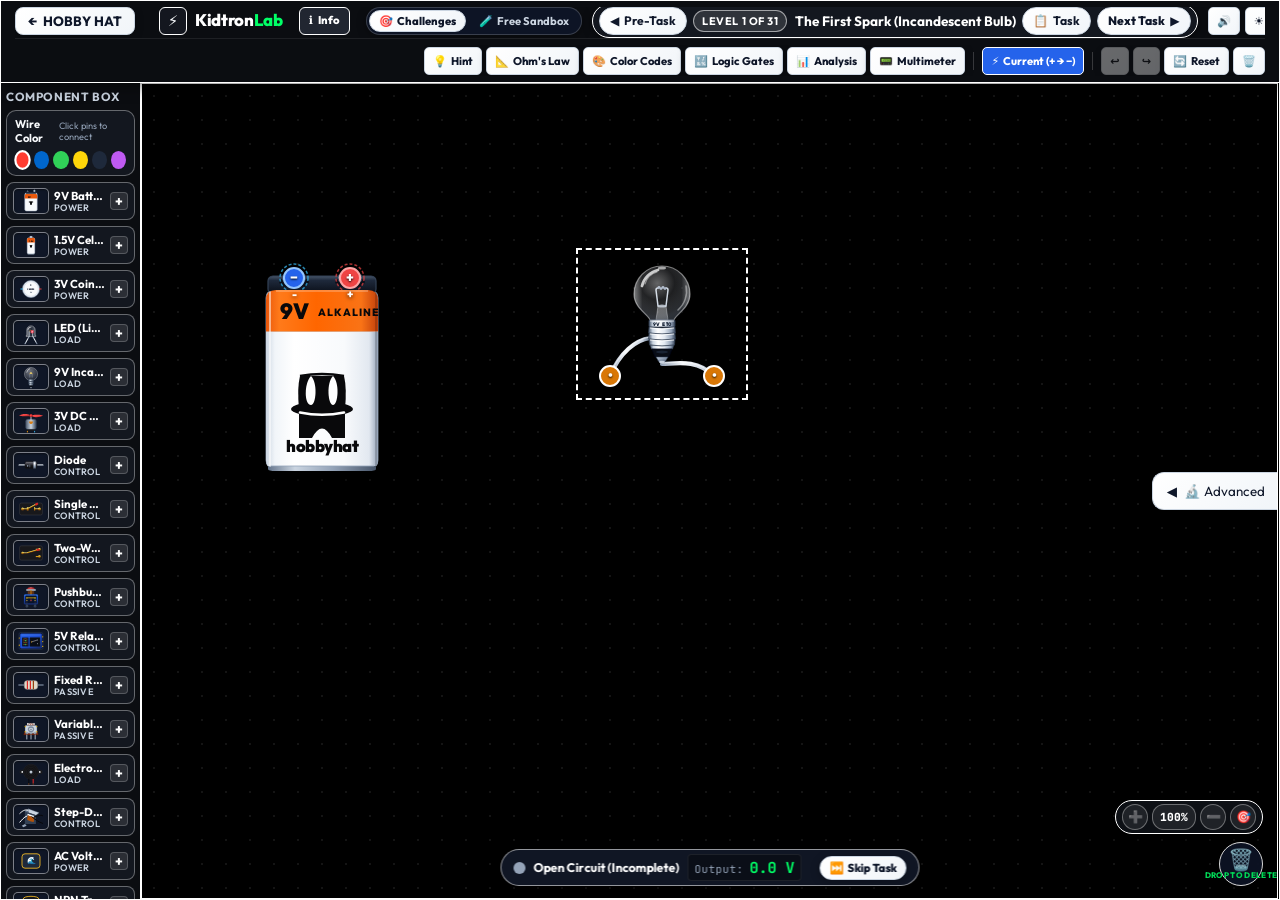
==== commit ff92afdd: "feat: Add sitemap, robots.txt, Google ranking schema, and complete site security headers" ====
--- a/kidtron-game/index.html
+++ b/kidtron-game/index.html
@@ -10,14 +10,17 @@
   </script>
   <meta charset="UTF-8">
   <meta name="viewport" content="width=device-width, initial-scale=1.0, maximum-scale=1.0, user-scalable=no, viewport-fit=cover">
+  <meta http-equiv="X-Content-Type-Options" content="nosniff">
+  <meta name="referrer" content="strict-origin-when-cross-origin">
   <meta name="apple-mobile-web-app-capable" content="yes">
   <meta name="apple-mobile-web-app-status-bar-style" content="black-translucent">
   <meta name="mobile-web-app-capable" content="yes">
   <meta name="theme-color" content="#090d16">
   <meta name="screen-orientation" content="landscape">
   <meta name="x5-orientation" content="landscape">
-  <title>KidtronLab: Circuit Lab & Electronic Components Game</title>
+  <title>KidtronLab (Kidtron Lab) — Circuit Lab & Electronic Components Game</title>
   <meta name="description" content="Interactive electronics circuit simulator and game for students to learn cells, connector wires, LEDs, incandescent bulbs, electric motors, and diodes.">
+  <link rel="canonical" href="https://rithin-hobbyhat.github.io/hobbyhat/kidtron-game/index.html">
   
   <!-- Modern Typography -->
   <link rel="preconnect" href="https://fonts.googleapis.com">
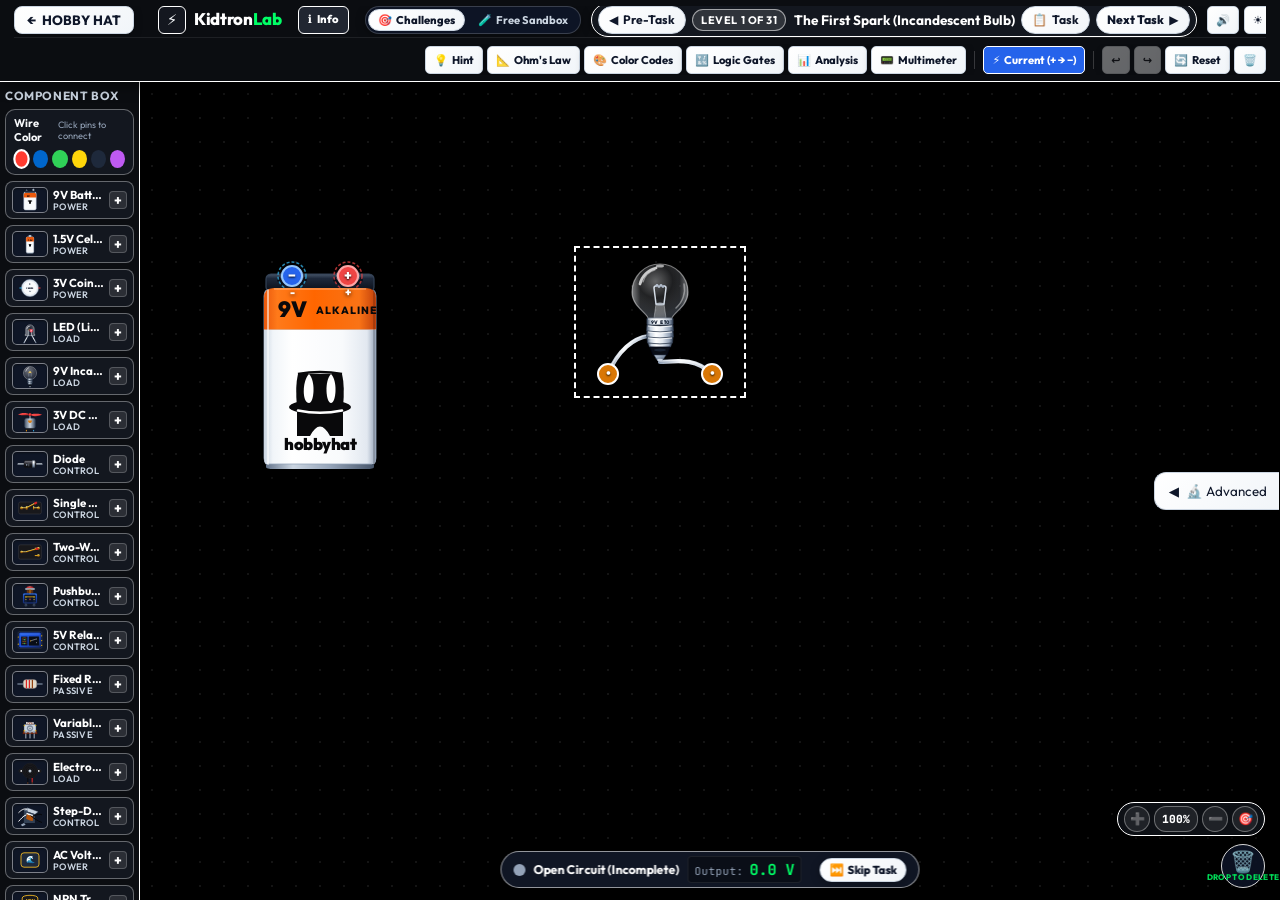
==== commit 3f038820: "feat: Deploy debugged KidtronLab game update and enhance SEO for hobbyhat, hobbyhatgame, and kidtron" ====
--- a/kidtron-game/index.html
+++ b/kidtron-game/index.html
@@ -18,9 +18,27 @@
   <meta name="theme-color" content="#090d16">
   <meta name="screen-orientation" content="landscape">
   <meta name="x5-orientation" content="landscape">
-  <title>KidtronLab (Kidtron Lab) — Circuit Lab & Electronic Components Game</title>
-  <meta name="description" content="Interactive electronics circuit simulator and game for students to learn cells, connector wires, LEDs, incandescent bulbs, electric motors, and diodes.">
+  <title>KidtronLab (Kidtron Lab) — HOBBY HAT Game (hobbyhatgame) | Circuit Simulator</title>
+  <meta name="description" content="Play KidtronLab (Kidtron Lab) by HOBBY HAT (hobbyhatgame): Interactive electronics circuit simulator and STEM game. Wire cells, LEDs, incandescent bulbs, electric motors, switches, and diodes.">
+  <meta name="keywords" content="kidtronlab, kidtron lab, hobbyhat, hobbyhatgame, hobby hat, hobby hat game, circuit simulator, electronics game, breadboard game, stem circuit game">
   <link rel="canonical" href="https://rithin-hobbyhat.github.io/hobbyhat/kidtron-game/index.html">
+  <script type="application/ld+json">
+  {
+    "@context": "https://schema.org",
+    "@type": "WebApplication",
+    "name": "KidtronLab",
+    "alternateName": ["Kidtron Lab", "hobbyhatgame", "Hobby Hat Game", "KidtronLab Circuit Simulator"],
+    "url": "https://rithin-hobbyhat.github.io/hobbyhat/kidtron-game/index.html",
+    "applicationCategory": "EducationalGame",
+    "operatingSystem": "All modern web browsers",
+    "keywords": "kidtronlab, kidtron lab, hobbyhat, hobbyhatgame, hobby hat game, circuit simulator",
+    "author": {
+      "@type": "Organization",
+      "name": "HOBBY HAT",
+      "url": "https://rithin-hobbyhat.github.io/hobbyhat/"
+    }
+  }
+  </script>
   
   <!-- Modern Typography -->
   <link rel="preconnect" href="https://fonts.googleapis.com">
--- a/kidtron-game/styles.css
+++ b/kidtron-game/styles.css
@@ -122,7 +122,7 @@
   -webkit-user-select: none;
   display: flex;
   flex-direction: column;
-  border: 1.5px solid var(--border-theme);
+  border: none;
   box-shadow: none !important;
   transition: border-color 0.2s ease;
 }
@@ -967,7 +967,7 @@
   flex: 1;
   position: relative;
   background: var(--bg-dark);
-  border: 1.5px solid var(--border-theme);
+  border: none;
   box-shadow: none !important;
   overflow: hidden;
   cursor: default;
@@ -9825,7 +9825,7 @@
 body.circuit-danger-active {
   --border-theme: #ef4444 !important;
   --accent-theme: #ef4444 !important;
-  border-color: #ef4444 !important;
+  border: none !important;
   box-shadow: none !important;
 }
 
